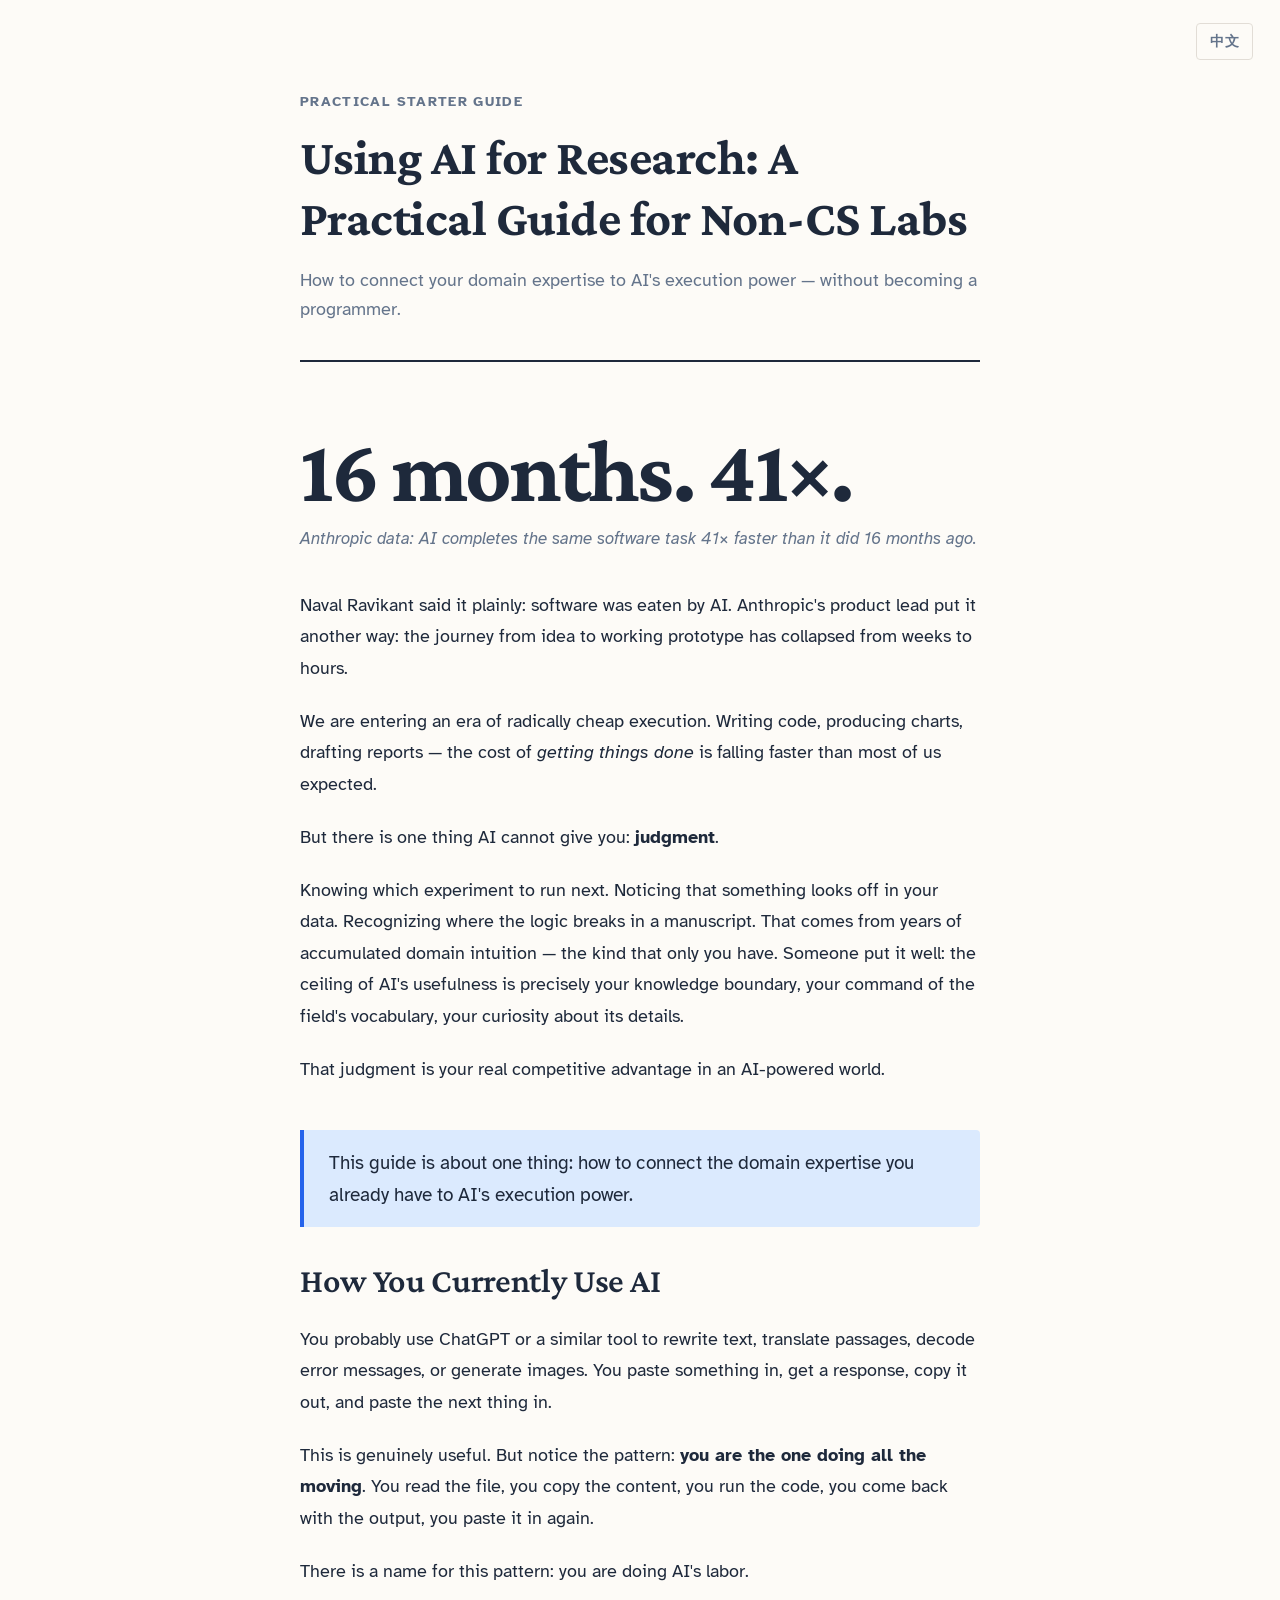
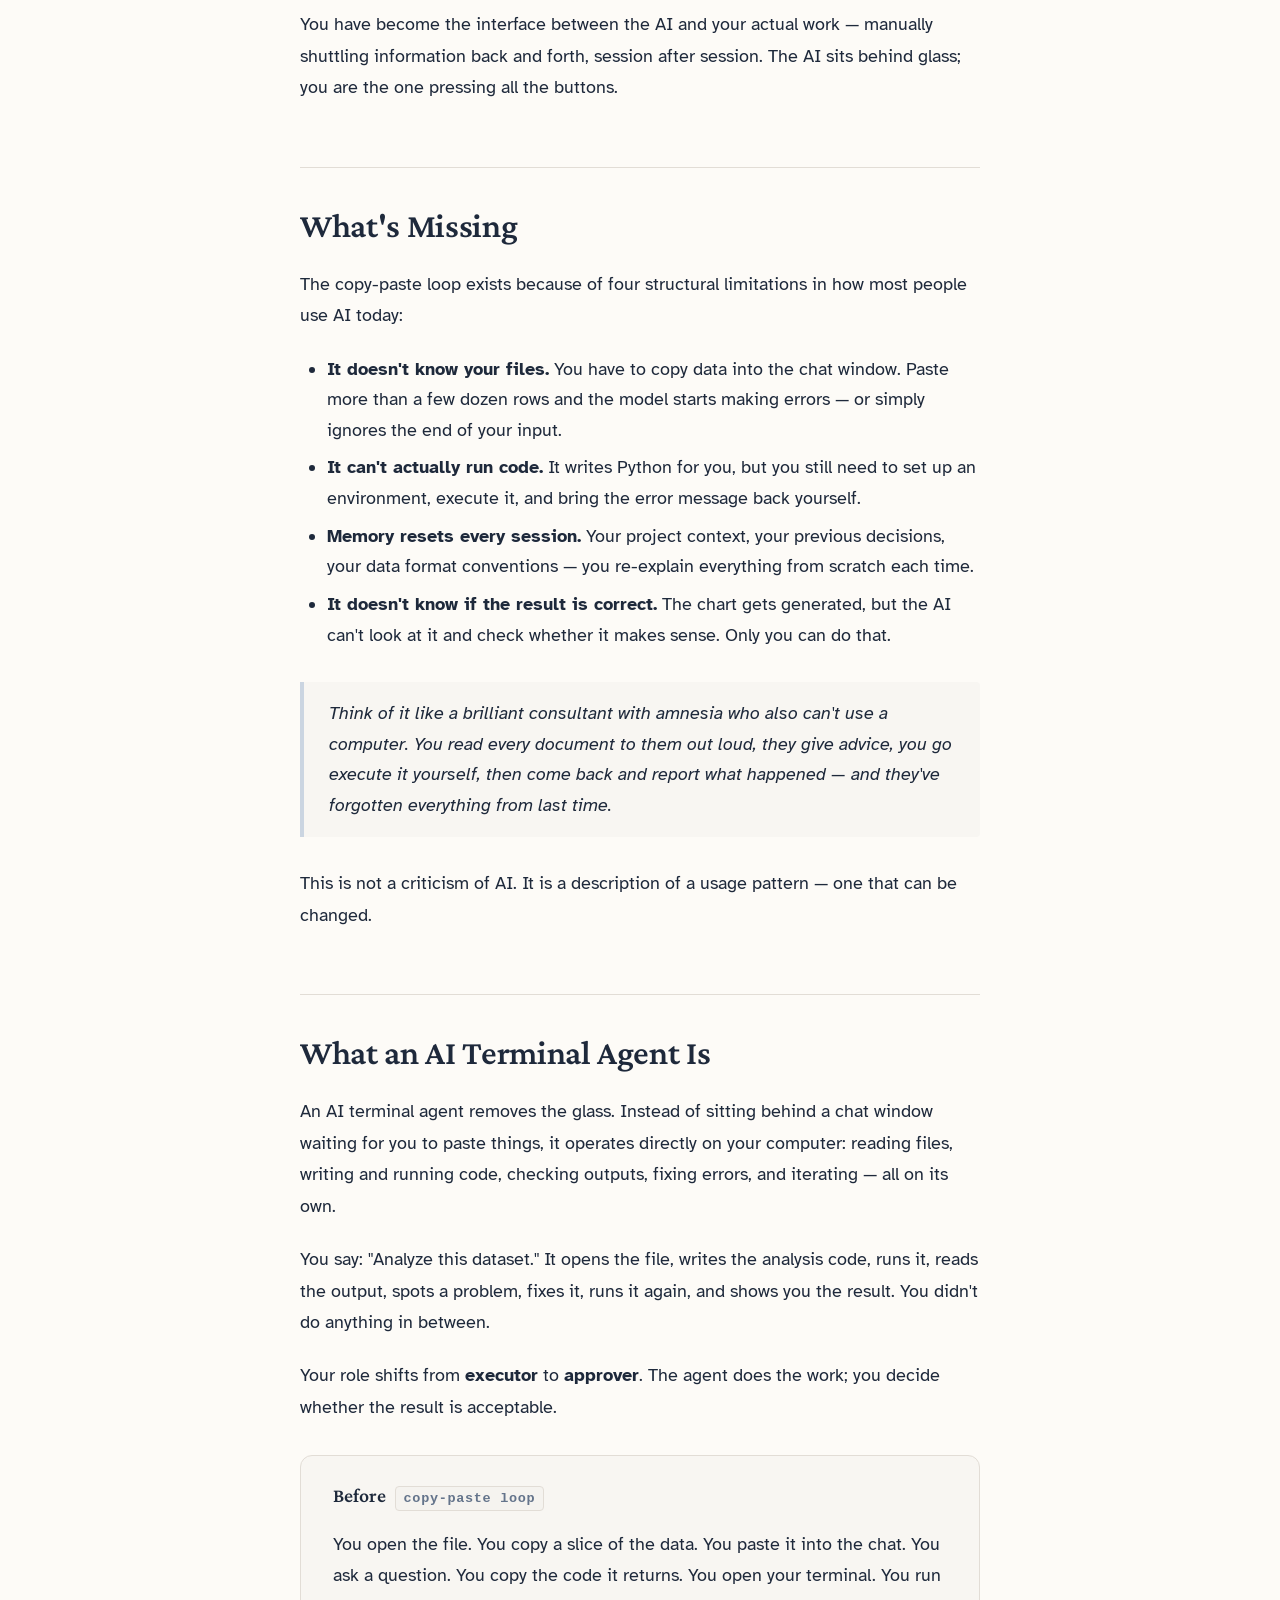
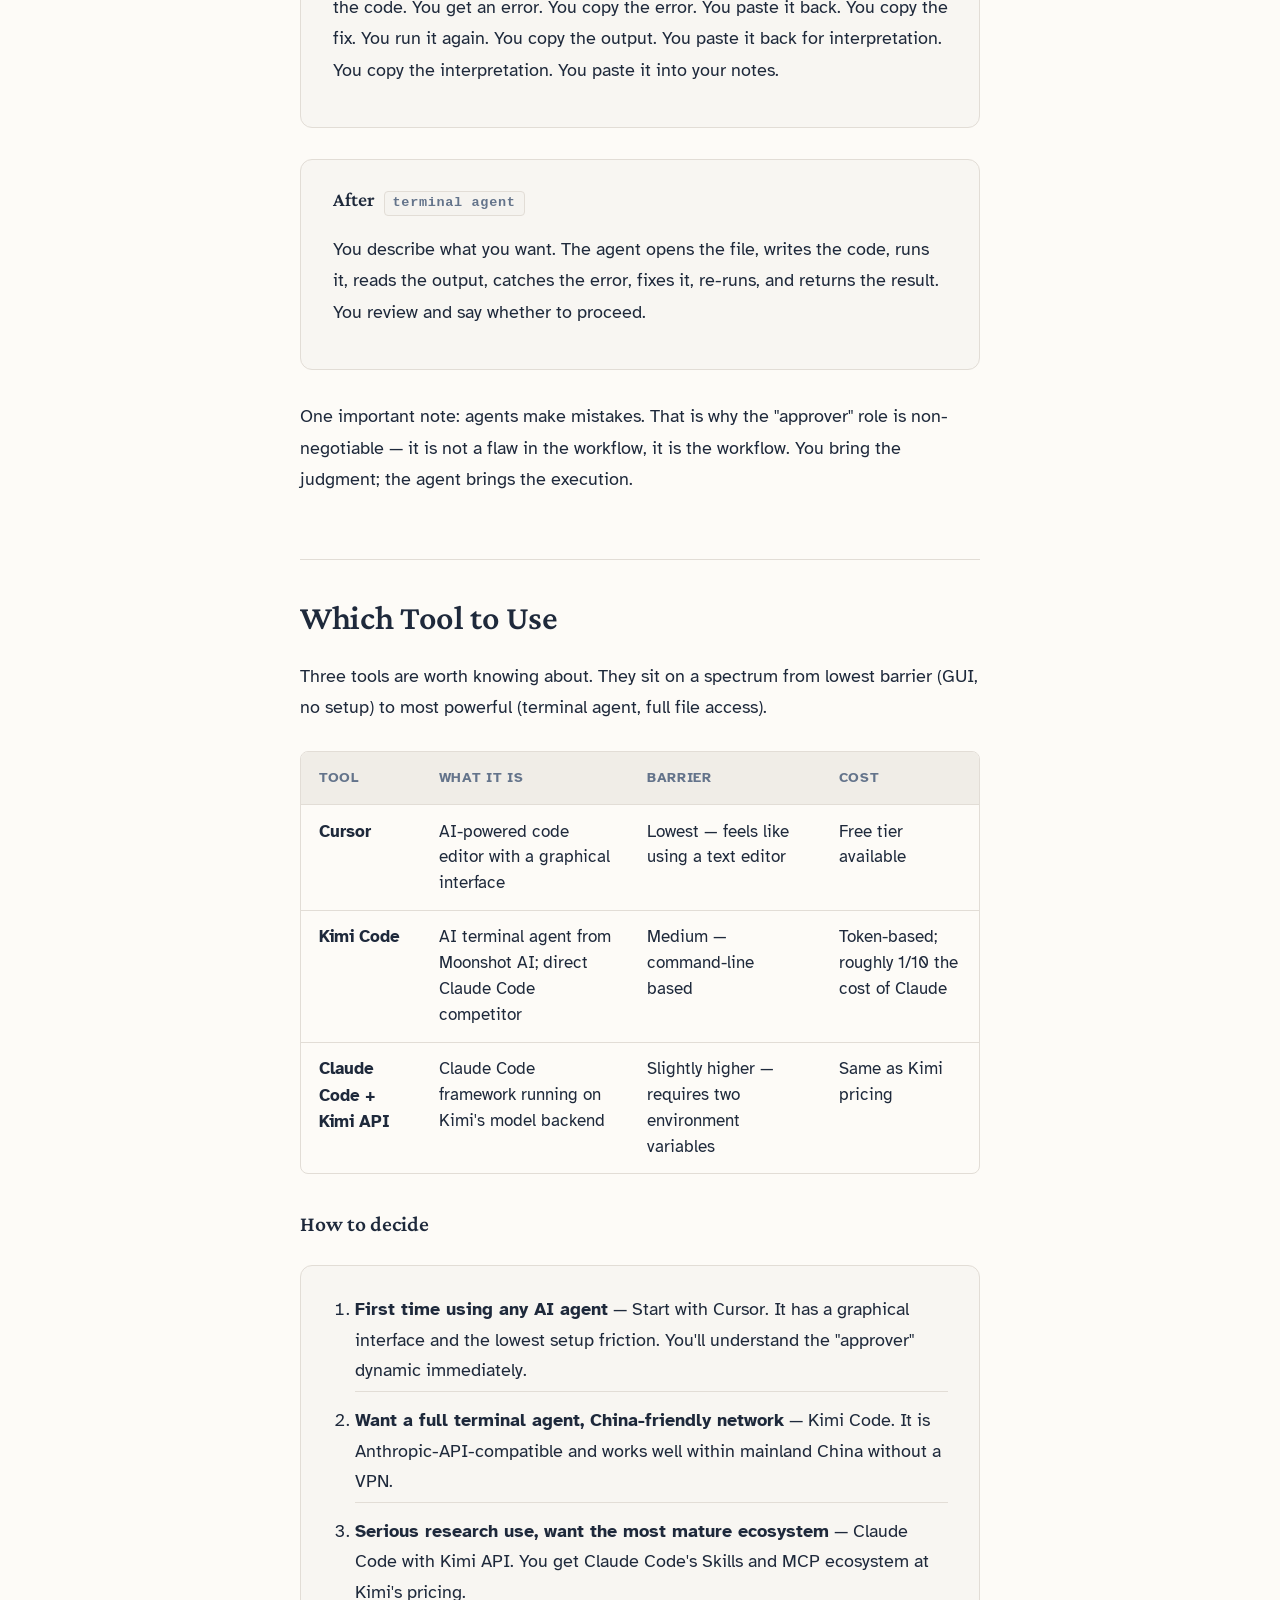
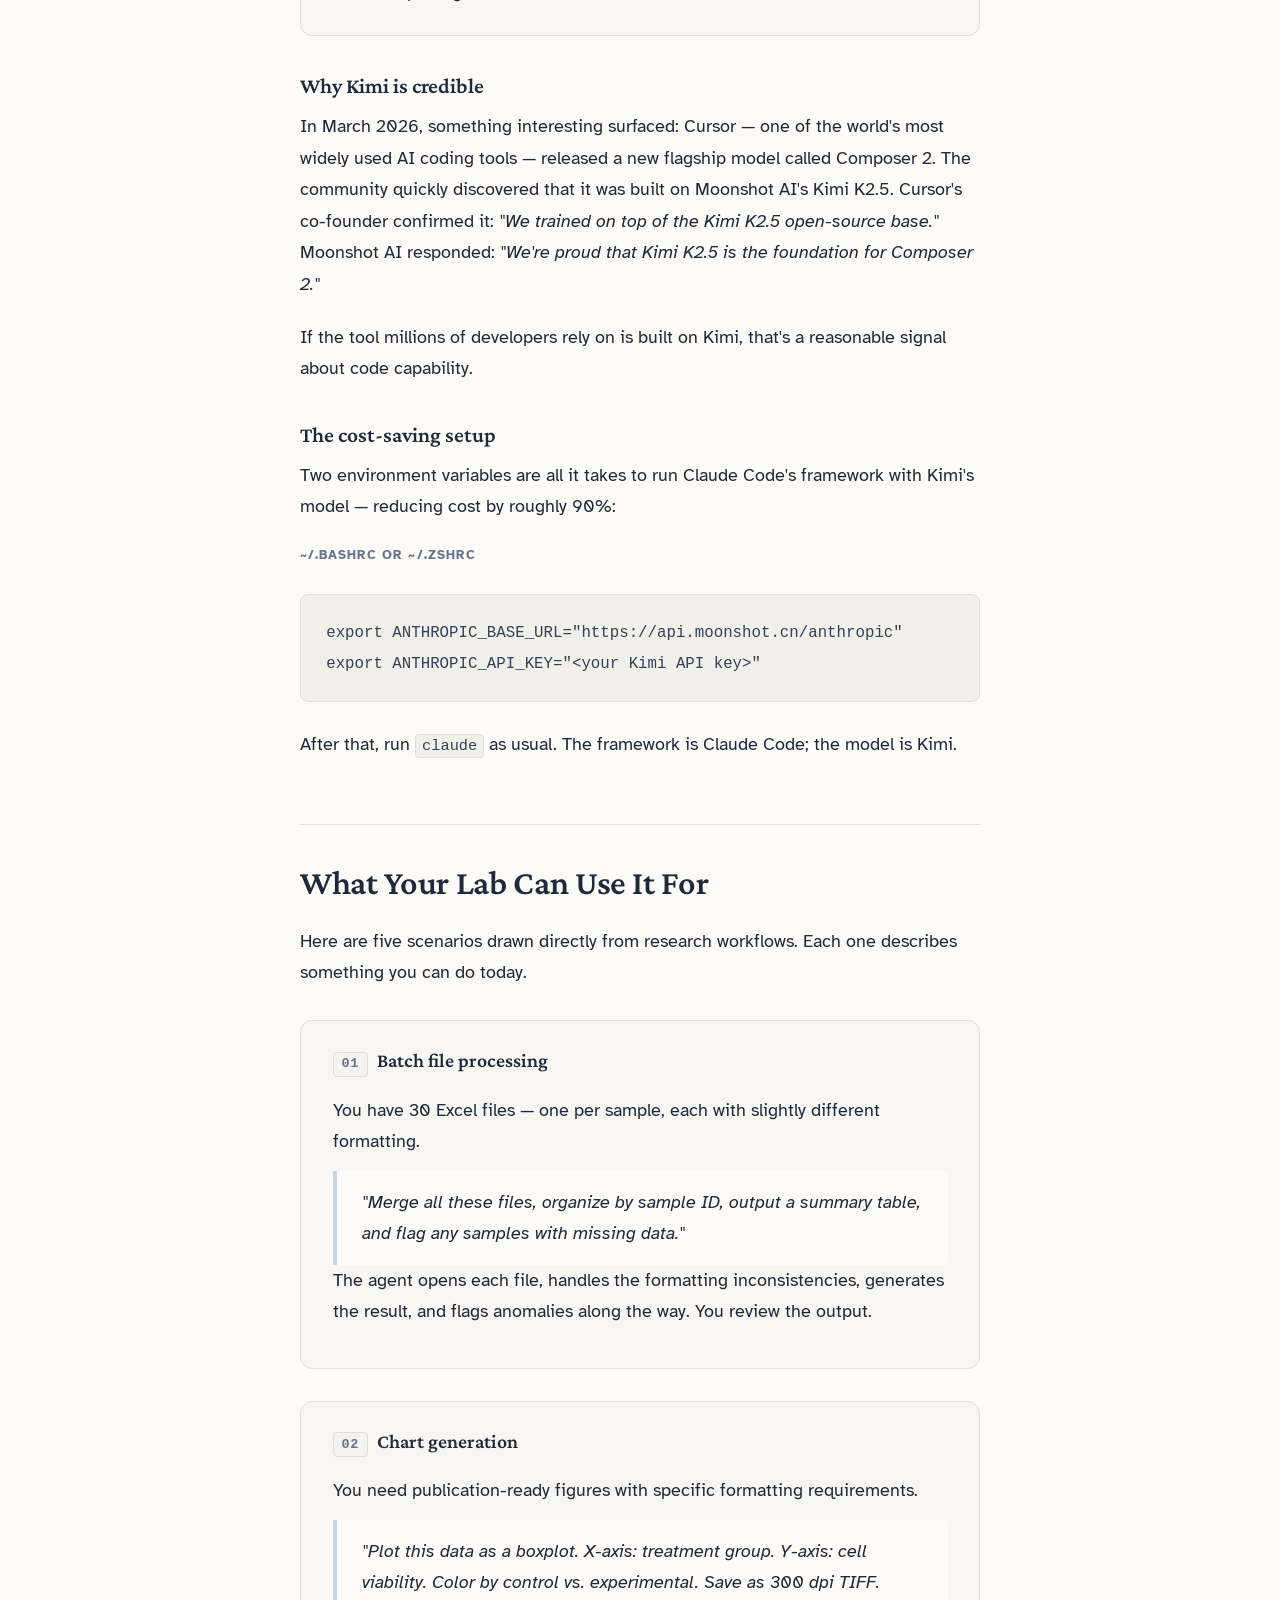
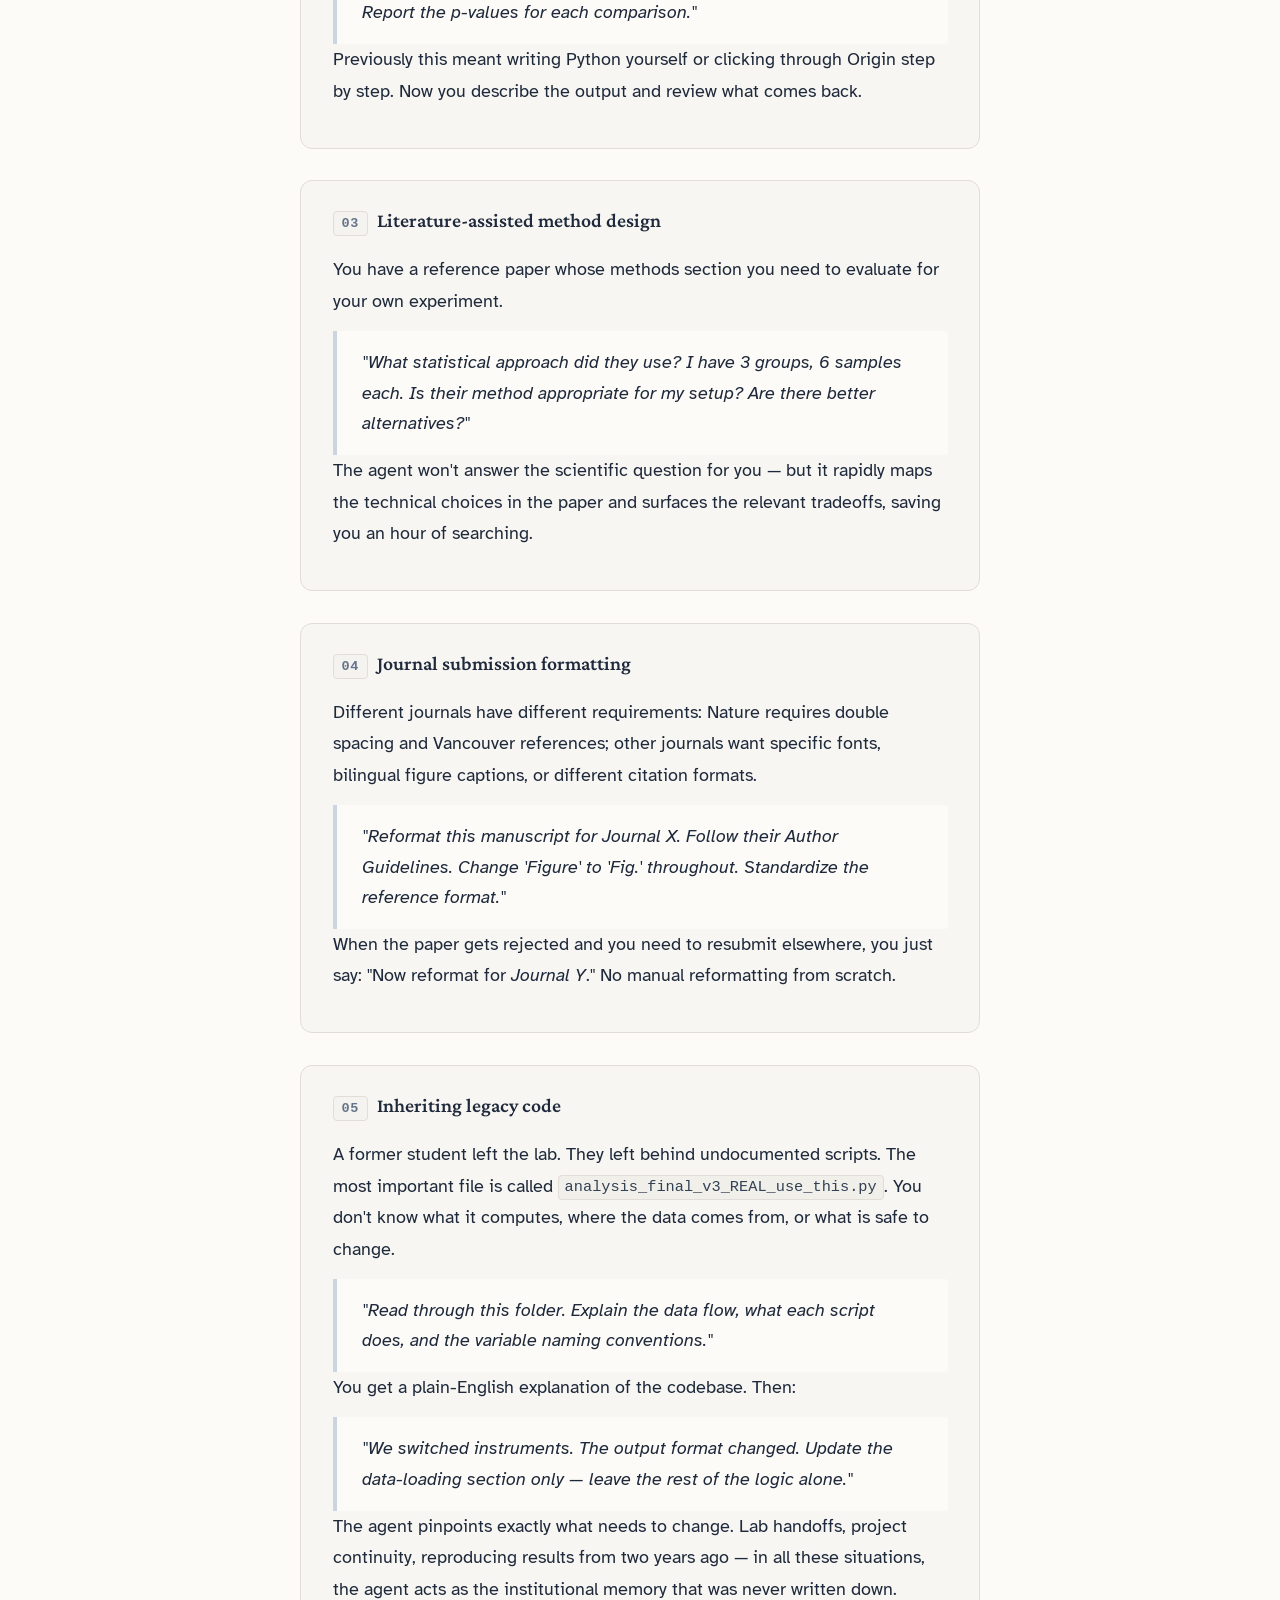
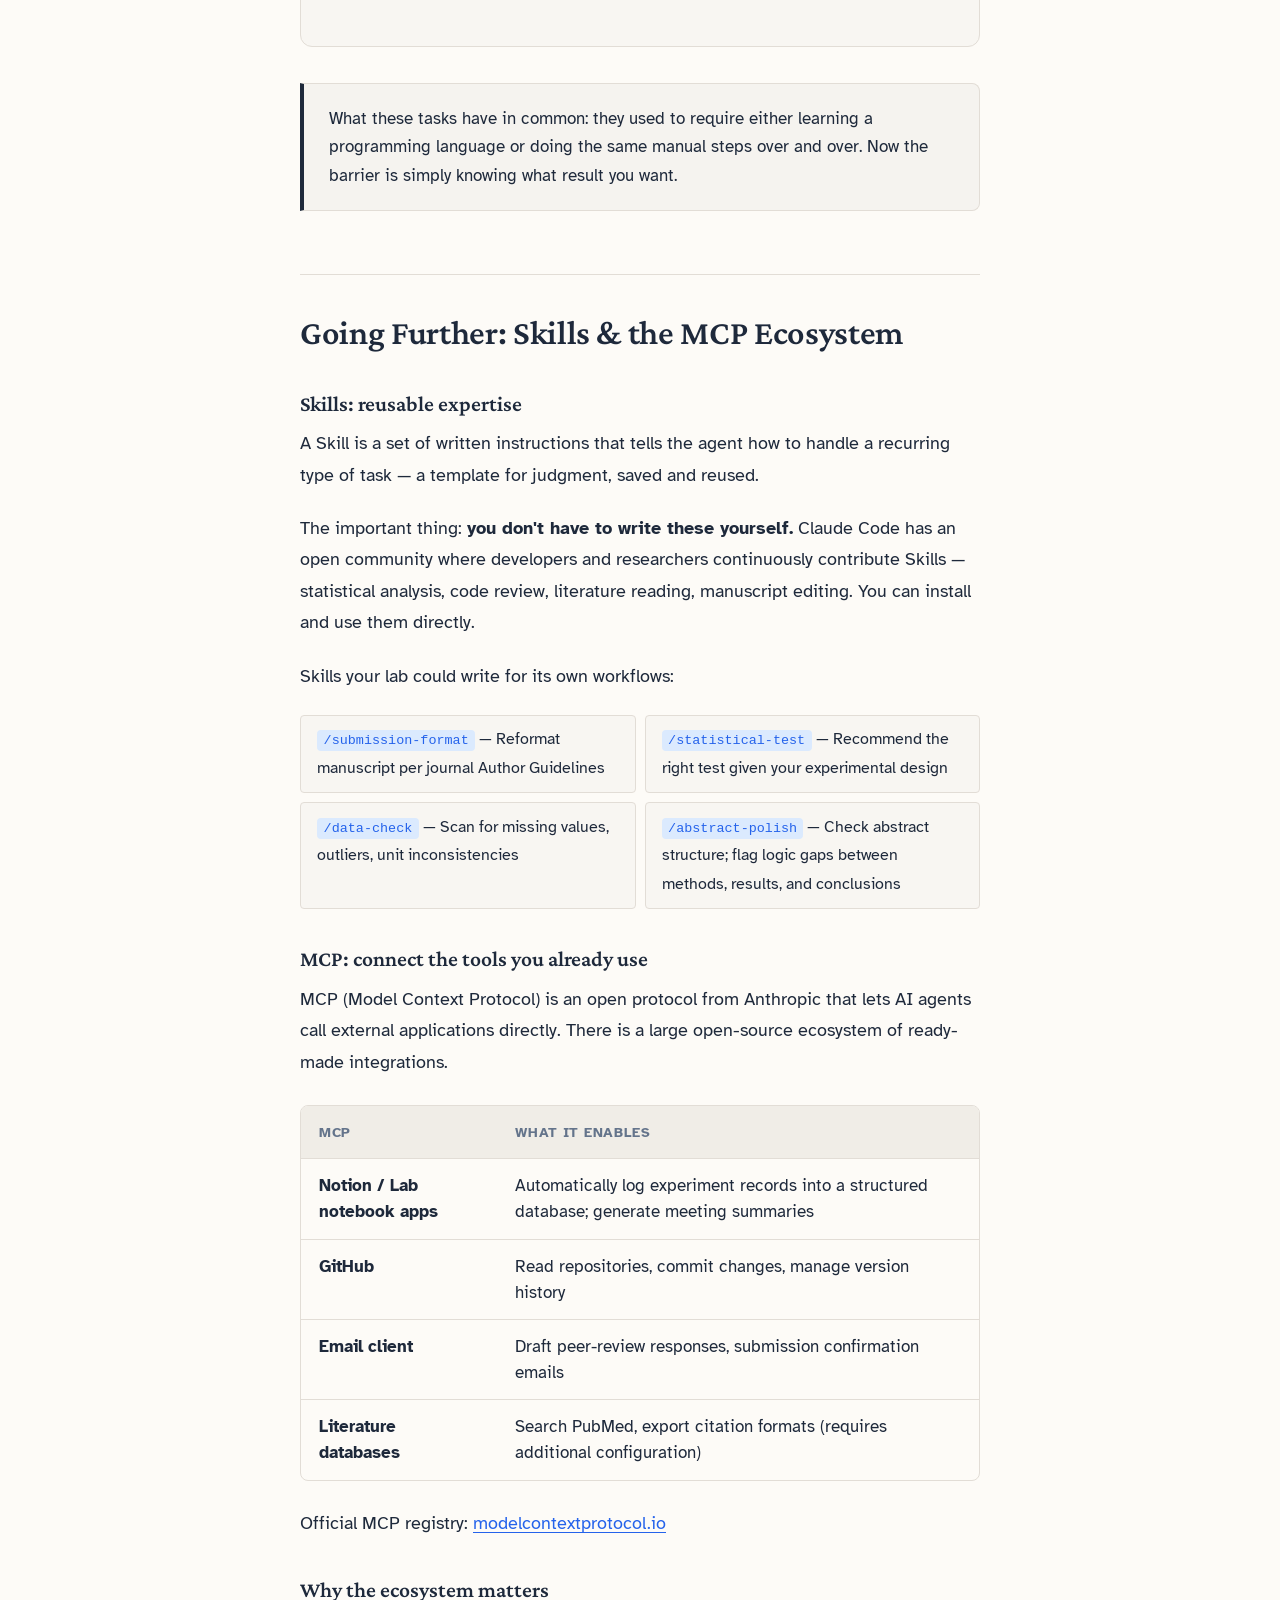
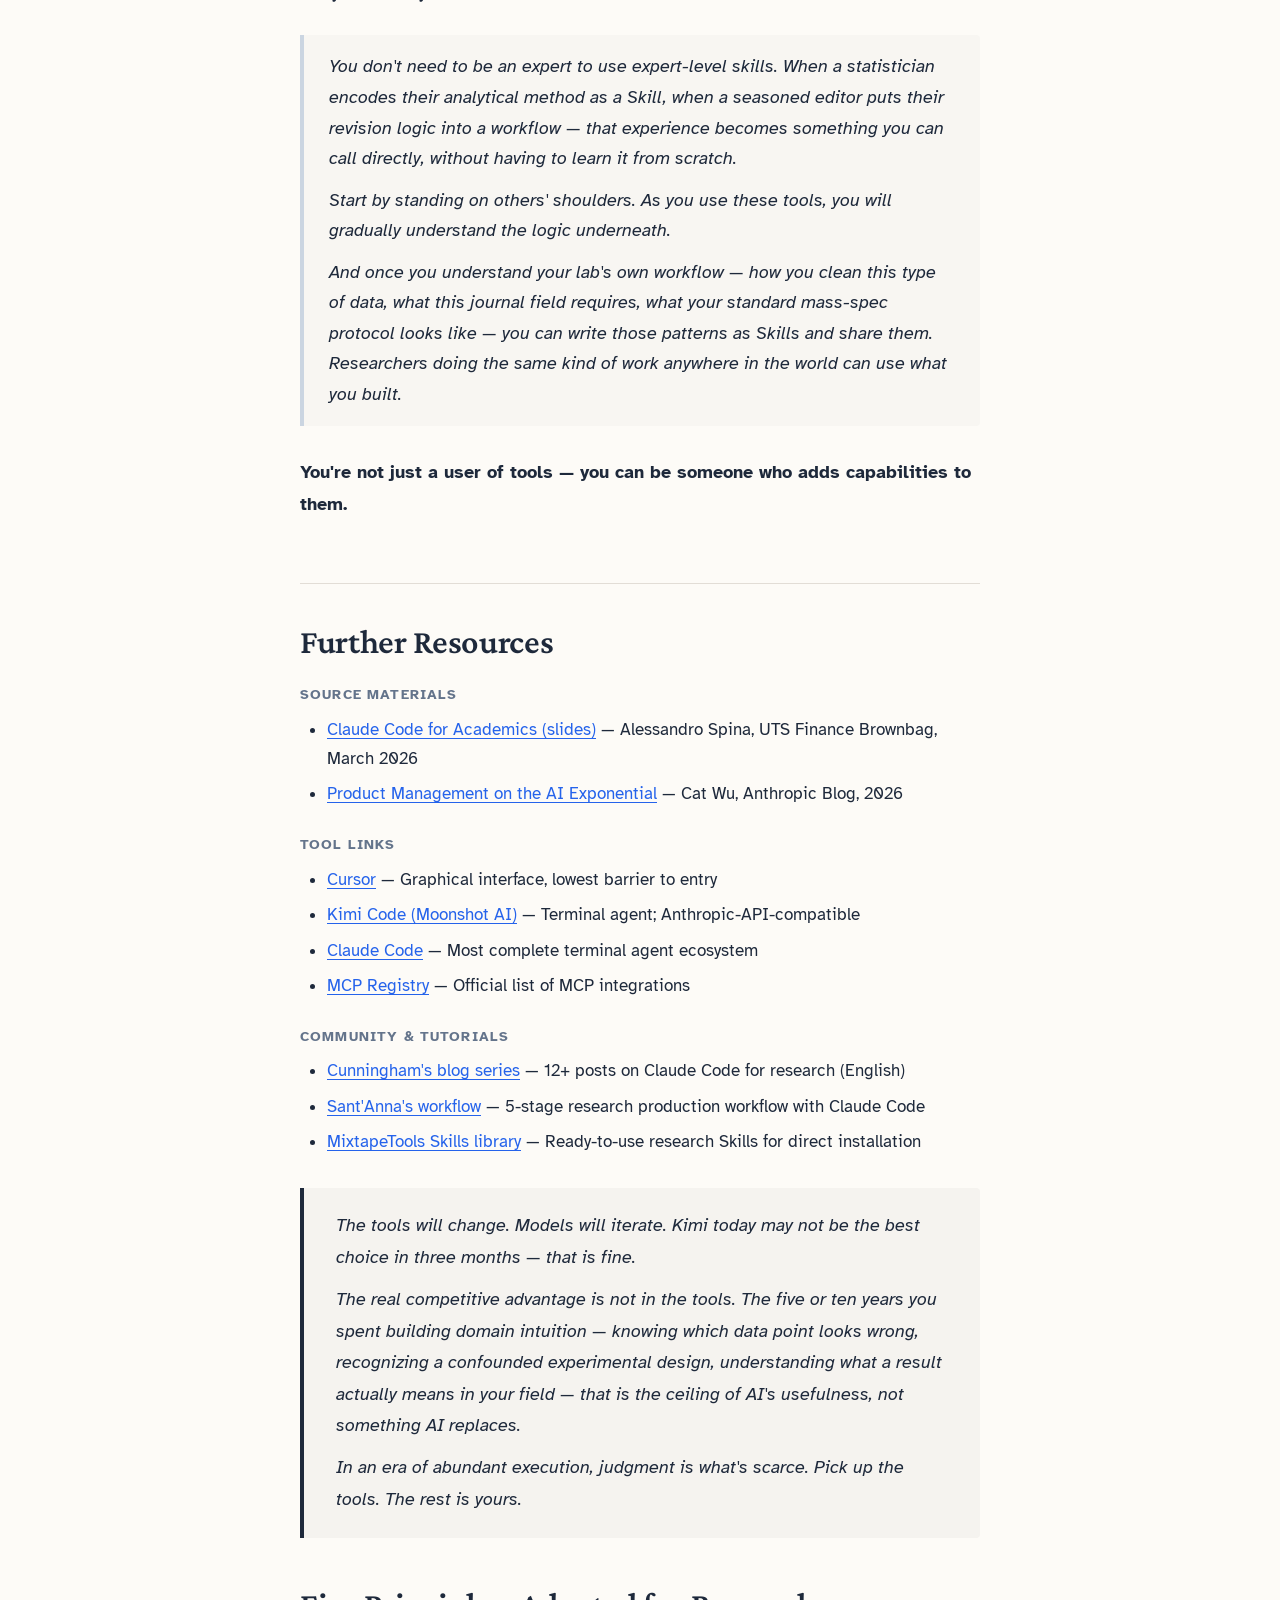
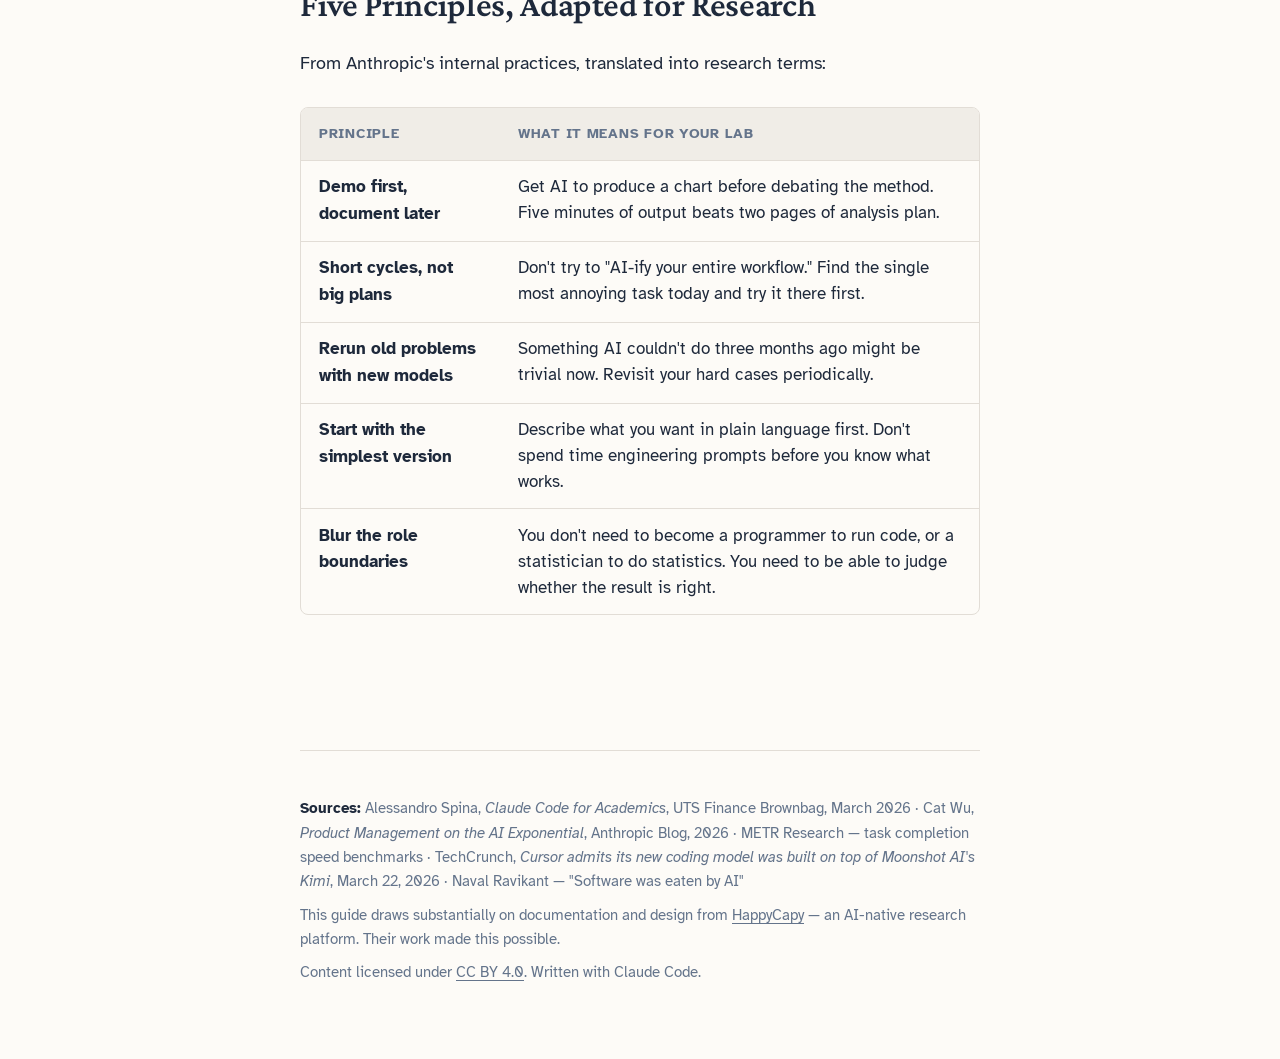
==== en/index.html @ 7f530419 "init: AI4S static site — Chinese + English versions - index.html: Chinese main version (7 sections, " ====
<!DOCTYPE html>
<html lang="en">
<head>
  <meta charset="UTF-8">
  <meta name="viewport" content="width=device-width, initial-scale=1.0">
  <title>Using AI for Research: A Practical Guide for Non-CS Labs</title>
  <meta name="description" content="A practical starter guide for science and engineering researchers who want to use AI terminal agents to accelerate their work — no CS background required.">
  <link rel="stylesheet" href="../assets/style.css">
</head>
<body>

  <div class="lang-switch">
    <a href="../">中文</a>
  </div>

  <main>

    <!-- ── Header ─────────────────────────────────────────── -->

    <header class="site-header">
      <p class="eyebrow">Practical Starter Guide</p>
      <h1>Using AI for Research: A Practical Guide for Non-CS Labs</h1>
      <p class="subtitle">How to connect your domain expertise to AI's execution power — without becoming a programmer.</p>
    </header>

    <!-- ── Opening Hook ───────────────────────────────────── -->

    <div class="hook">
      <span class="stat-line">16 months. 41&times;.</span>
      <span class="stat-sub">Anthropic data: AI completes the same software task 41&times; faster than it did 16 months ago.</span>

      <p>Naval Ravikant said it plainly: software was eaten by AI. Anthropic's product lead put it another way: the journey from idea to working prototype has collapsed from weeks to hours.</p>

      <p>We are entering an era of radically cheap execution. Writing code, producing charts, drafting reports — the cost of <em>getting things done</em> is falling faster than most of us expected.</p>

      <p>But there is one thing AI cannot give you: <strong>judgment</strong>.</p>

      <p>Knowing which experiment to run next. Noticing that something looks off in your data. Recognizing where the logic breaks in a manuscript. That comes from years of accumulated domain intuition — the kind that only you have. Someone put it well: the ceiling of AI's usefulness is precisely your knowledge boundary, your command of the field's vocabulary, your curiosity about its details.</p>

      <p>That judgment is your real competitive advantage in an AI-powered world.</p>
    </div>

    <blockquote class="key-quote">
      <p>This guide is about one thing: how to connect the domain expertise you already have to AI's execution power.</p>
    </blockquote>

    <!-- ── Section 1 ───────────────────────────────────────── -->

    <h2>How You Currently Use AI</h2>

    <p>You probably use ChatGPT or a similar tool to rewrite text, translate passages, decode error messages, or generate images. You paste something in, get a response, copy it out, and paste the next thing in.</p>

    <p>This is genuinely useful. But notice the pattern: <strong>you are the one doing all the moving</strong>. You read the file, you copy the content, you run the code, you come back with the output, you paste it in again.</p>

    <p>There is a name for this pattern: you are doing AI's labor.</p>

    <p>You have become the interface between the AI and your actual work — manually shuttling information back and forth, session after session. The AI sits behind glass; you are the one pressing all the buttons.</p>

    <!-- ── Section 2 ───────────────────────────────────────── -->

    <h2>What's Missing</h2>

    <p>The copy-paste loop exists because of four structural limitations in how most people use AI today:</p>

    <ul>
      <li><strong>It doesn't know your files.</strong> You have to copy data into the chat window. Paste more than a few dozen rows and the model starts making errors — or simply ignores the end of your input.</li>
      <li><strong>It can't actually run code.</strong> It writes Python for you, but you still need to set up an environment, execute it, and bring the error message back yourself.</li>
      <li><strong>Memory resets every session.</strong> Your project context, your previous decisions, your data format conventions — you re-explain everything from scratch each time.</li>
      <li><strong>It doesn't know if the result is correct.</strong> The chart gets generated, but the AI can't look at it and check whether it makes sense. Only you can do that.</li>
    </ul>

    <blockquote>
      <p>Think of it like a brilliant consultant with amnesia who also can't use a computer. You read every document to them out loud, they give advice, you go execute it yourself, then come back and report what happened — and they've forgotten everything from last time.</p>
    </blockquote>

    <p>This is not a criticism of AI. It is a description of a usage pattern — one that can be changed.</p>

    <!-- ── Section 3 ───────────────────────────────────────── -->

    <h2>What an AI Terminal Agent Is</h2>

    <p>An AI terminal agent removes the glass. Instead of sitting behind a chat window waiting for you to paste things, it operates directly on your computer: reading files, writing and running code, checking outputs, fixing errors, and iterating — all on its own.</p>

    <p>You say: "Analyze this dataset." It opens the file, writes the analysis code, runs it, reads the output, spots a problem, fixes it, runs it again, and shows you the result. You didn't do anything in between.</p>

    <p>Your role shifts from <strong>executor</strong> to <strong>approver</strong>. The agent does the work; you decide whether the result is acceptable.</p>

    <div class="scenario">
      <h3>Before <span class="num">copy-paste loop</span></h3>
      <p>You open the file. You copy a slice of the data. You paste it into the chat. You ask a question. You copy the code it returns. You open your terminal. You run the code. You get an error. You copy the error. You paste it back. You copy the fix. You run it again. You copy the output. You paste it back for interpretation. You copy the interpretation. You paste it into your notes.</p>
    </div>

    <div class="scenario">
      <h3>After <span class="num">terminal agent</span></h3>
      <p>You describe what you want. The agent opens the file, writes the code, runs it, reads the output, catches the error, fixes it, re-runs, and returns the result. You review and say whether to proceed.</p>
    </div>

    <p>One important note: agents make mistakes. That is why the "approver" role is non-negotiable — it is not a flaw in the workflow, it is the workflow. You bring the judgment; the agent brings the execution.</p>

    <!-- ── Section 4 ───────────────────────────────────────── -->

    <h2>Which Tool to Use</h2>

    <p>Three tools are worth knowing about. They sit on a spectrum from lowest barrier (GUI, no setup) to most powerful (terminal agent, full file access).</p>

    <div class="table-wrap">
      <table>
        <thead>
          <tr>
            <th>Tool</th>
            <th>What it is</th>
            <th>Barrier</th>
            <th>Cost</th>
          </tr>
        </thead>
        <tbody>
          <tr>
            <td><strong>Cursor</strong></td>
            <td>AI-powered code editor with a graphical interface</td>
            <td>Lowest — feels like using a text editor</td>
            <td>Free tier available</td>
          </tr>
          <tr>
            <td><strong>Kimi Code</strong></td>
            <td>AI terminal agent from Moonshot AI; direct Claude Code competitor</td>
            <td>Medium — command-line based</td>
            <td>Token-based; roughly 1/10 the cost of Claude</td>
          </tr>
          <tr>
            <td><strong>Claude Code + Kimi API</strong></td>
            <td>Claude Code framework running on Kimi's model backend</td>
            <td>Slightly higher — requires two environment variables</td>
            <td>Same as Kimi pricing</td>
          </tr>
        </tbody>
      </table>
    </div>

    <h3>How to decide</h3>

    <div class="decision-path">
      <ol>
        <li><strong>First time using any AI agent</strong> — Start with Cursor. It has a graphical interface and the lowest setup friction. You'll understand the "approver" dynamic immediately.</li>
        <li><strong>Want a full terminal agent, China-friendly network</strong> — Kimi Code. It is Anthropic-API-compatible and works well within mainland China without a VPN.</li>
        <li><strong>Serious research use, want the most mature ecosystem</strong> — Claude Code with Kimi API. You get Claude Code's Skills and MCP ecosystem at Kimi's pricing.</li>
      </ol>
    </div>

    <h3>Why Kimi is credible</h3>

    <p>In March 2026, something interesting surfaced: Cursor — one of the world's most widely used AI coding tools — released a new flagship model called Composer 2. The community quickly discovered that it was built on Moonshot AI's Kimi K2.5. Cursor's co-founder confirmed it: <em>"We trained on top of the Kimi K2.5 open-source base."</em> Moonshot AI responded: <em>"We're proud that Kimi K2.5 is the foundation for Composer 2."</em></p>

    <p>If the tool millions of developers rely on is built on Kimi, that's a reasonable signal about code capability.</p>

    <h3>The cost-saving setup</h3>

    <p>Two environment variables are all it takes to run Claude Code's framework with Kimi's model — reducing cost by roughly 90%:</p>

    <span class="code-label">~/.bashrc or ~/.zshrc</span>
    <pre><code>export ANTHROPIC_BASE_URL="https://api.moonshot.cn/anthropic"
export ANTHROPIC_API_KEY="&lt;your Kimi API key&gt;"</code></pre>

    <p>After that, run <code>claude</code> as usual. The framework is Claude Code; the model is Kimi.</p>

    <!-- ── Section 5 ───────────────────────────────────────── -->

    <h2>What Your Lab Can Use It For</h2>

    <p>Here are five scenarios drawn directly from research workflows. Each one describes something you can do today.</p>

    <div class="scenario">
      <h3><span class="num">01</span> Batch file processing</h3>
      <p>You have 30 Excel files — one per sample, each with slightly different formatting.</p>
      <blockquote>
        <p>"Merge all these files, organize by sample ID, output a summary table, and flag any samples with missing data."</p>
      </blockquote>
      <p>The agent opens each file, handles the formatting inconsistencies, generates the result, and flags anomalies along the way. You review the output.</p>
    </div>

    <div class="scenario">
      <h3><span class="num">02</span> Chart generation</h3>
      <p>You need publication-ready figures with specific formatting requirements.</p>
      <blockquote>
        <p>"Plot this data as a boxplot. X-axis: treatment group. Y-axis: cell viability. Color by control vs. experimental. Save as 300 dpi TIFF. Report the p-values for each comparison."</p>
      </blockquote>
      <p>Previously this meant writing Python yourself or clicking through Origin step by step. Now you describe the output and review what comes back.</p>
    </div>

    <div class="scenario">
      <h3><span class="num">03</span> Literature-assisted method design</h3>
      <p>You have a reference paper whose methods section you need to evaluate for your own experiment.</p>
      <blockquote>
        <p>"What statistical approach did they use? I have 3 groups, 6 samples each. Is their method appropriate for my setup? Are there better alternatives?"</p>
      </blockquote>
      <p>The agent won't answer the scientific question for you — but it rapidly maps the technical choices in the paper and surfaces the relevant tradeoffs, saving you an hour of searching.</p>
    </div>

    <div class="scenario">
      <h3><span class="num">04</span> Journal submission formatting</h3>
      <p>Different journals have different requirements: Nature requires double spacing and Vancouver references; other journals want specific fonts, bilingual figure captions, or different citation formats.</p>
      <blockquote>
        <p>"Reformat this manuscript for <em>Journal X</em>. Follow their Author Guidelines. Change 'Figure' to 'Fig.' throughout. Standardize the reference format."</p>
      </blockquote>
      <p>When the paper gets rejected and you need to resubmit elsewhere, you just say: "Now reformat for <em>Journal Y</em>." No manual reformatting from scratch.</p>
    </div>

    <div class="scenario">
      <h3><span class="num">05</span> Inheriting legacy code</h3>
      <p>A former student left the lab. They left behind undocumented scripts. The most important file is called <code>analysis_final_v3_REAL_use_this.py</code>. You don't know what it computes, where the data comes from, or what is safe to change.</p>
      <blockquote>
        <p>"Read through this folder. Explain the data flow, what each script does, and the variable naming conventions."</p>
      </blockquote>
      <p>You get a plain-English explanation of the codebase. Then:</p>
      <blockquote>
        <p>"We switched instruments. The output format changed. Update the data-loading section only — leave the rest of the logic alone."</p>
      </blockquote>
      <p>The agent pinpoints exactly what needs to change. Lab handoffs, project continuity, reproducing results from two years ago — in all these situations, the agent acts as the institutional memory that was never written down.</p>
    </div>

    <div class="summary-callout">
      <p>What these tasks have in common: they used to require either learning a programming language or doing the same manual steps over and over. Now the barrier is simply knowing what result you want.</p>
    </div>

    <!-- ── Section 6 ───────────────────────────────────────── -->

    <h2>Going Further: Skills &amp; the MCP Ecosystem</h2>

    <h3>Skills: reusable expertise</h3>

    <p>A Skill is a set of written instructions that tells the agent how to handle a recurring type of task — a template for judgment, saved and reused.</p>

    <p>The important thing: <strong>you don't have to write these yourself.</strong> Claude Code has an open community where developers and researchers continuously contribute Skills — statistical analysis, code review, literature reading, manuscript editing. You can install and use them directly.</p>

    <p>Skills your lab could write for its own workflows:</p>

    <div class="skills-list">
      <div class="skill-item"><code>/submission-format</code> — Reformat manuscript per journal Author Guidelines</div>
      <div class="skill-item"><code>/statistical-test</code> — Recommend the right test given your experimental design</div>
      <div class="skill-item"><code>/data-check</code> — Scan for missing values, outliers, unit inconsistencies</div>
      <div class="skill-item"><code>/abstract-polish</code> — Check abstract structure; flag logic gaps between methods, results, and conclusions</div>
    </div>

    <h3>MCP: connect the tools you already use</h3>

    <p>MCP (Model Context Protocol) is an open protocol from Anthropic that lets AI agents call external applications directly. There is a large open-source ecosystem of ready-made integrations.</p>

    <div class="table-wrap">
      <table>
        <thead>
          <tr>
            <th>MCP</th>
            <th>What it enables</th>
          </tr>
        </thead>
        <tbody>
          <tr>
            <td><strong>Notion / Lab notebook apps</strong></td>
            <td>Automatically log experiment records into a structured database; generate meeting summaries</td>
          </tr>
          <tr>
            <td><strong>GitHub</strong></td>
            <td>Read repositories, commit changes, manage version history</td>
          </tr>
          <tr>
            <td><strong>Email client</strong></td>
            <td>Draft peer-review responses, submission confirmation emails</td>
          </tr>
          <tr>
            <td><strong>Literature databases</strong></td>
            <td>Search PubMed, export citation formats (requires additional configuration)</td>
          </tr>
        </tbody>
      </table>
    </div>

    <p>Official MCP registry: <a href="https://modelcontextprotocol.io" target="_blank" rel="noopener">modelcontextprotocol.io</a></p>

    <h3>Why the ecosystem matters</h3>

    <blockquote>
      <p>You don't need to be an expert to use expert-level skills. When a statistician encodes their analytical method as a Skill, when a seasoned editor puts their revision logic into a workflow — that experience becomes something you can call directly, without having to learn it from scratch.</p>
      <p>Start by standing on others' shoulders. As you use these tools, you will gradually understand the logic underneath.</p>
      <p>And once you understand your lab's own workflow — how you clean this type of data, what this journal field requires, what your standard mass-spec protocol looks like — you can write those patterns as Skills and share them. Researchers doing the same kind of work anywhere in the world can use what you built.</p>
    </blockquote>

    <p><strong>You're not just a user of tools — you can be someone who adds capabilities to them.</strong></p>

    <!-- ── Section 7 ───────────────────────────────────────── -->

    <h2>Further Resources</h2>

    <div class="resource-group">
      <h3>Source Materials</h3>
      <ul>
        <li><a href="https://github.com/aspi6246/ClaudeCodeTools/blob/main/Presentations/main.pdf" target="_blank" rel="noopener">Claude Code for Academics (slides)</a> — Alessandro Spina, UTS Finance Brownbag, March 2026</li>
        <li><a href="https://claude.com/blog/product-management-on-the-ai-exponential" target="_blank" rel="noopener">Product Management on the AI Exponential</a> — Cat Wu, Anthropic Blog, 2026</li>
      </ul>
    </div>

    <div class="resource-group">
      <h3>Tool Links</h3>
      <ul>
        <li><a href="https://cursor.sh" target="_blank" rel="noopener">Cursor</a> — Graphical interface, lowest barrier to entry</li>
        <li><a href="https://platform.moonshot.cn" target="_blank" rel="noopener">Kimi Code (Moonshot AI)</a> — Terminal agent; Anthropic-API-compatible</li>
        <li><a href="https://code.claude.com" target="_blank" rel="noopener">Claude Code</a> — Most complete terminal agent ecosystem</li>
        <li><a href="https://modelcontextprotocol.io" target="_blank" rel="noopener">MCP Registry</a> — Official list of MCP integrations</li>
      </ul>
    </div>

    <div class="resource-group">
      <h3>Community &amp; Tutorials</h3>
      <ul>
        <li><a href="https://causalinf.substack.com" target="_blank" rel="noopener">Cunningham's blog series</a> — 12+ posts on Claude Code for research (English)</li>
        <li><a href="https://github.com/pedrohcgs/claude-code-my-workflow" target="_blank" rel="noopener">Sant'Anna's workflow</a> — 5-stage research production workflow with Claude Code</li>
        <li><a href="https://github.com/scunning1975/MixtapeTools" target="_blank" rel="noopener">MixtapeTools Skills library</a> — Ready-to-use research Skills for direct installation</li>
      </ul>
    </div>

    <!-- ── Closing ─────────────────────────────────────────── -->

    <blockquote class="closing">
      <p>The tools will change. Models will iterate. Kimi today may not be the best choice in three months — that is fine.</p>
      <p>The real competitive advantage is not in the tools. The five or ten years you spent building domain intuition — knowing which data point looks wrong, recognizing a confounded experimental design, understanding what a result actually means in your field — that is the ceiling of AI's usefulness, not something AI replaces.</p>
      <p>In an era of abundant execution, judgment is what's scarce. Pick up the tools. The rest is yours.</p>
    </blockquote>

    <!-- ── Anthropic Tips ───────────────────────────────────── -->

    <div class="tips-section">
      <h2>Five Principles, Adapted for Research</h2>
      <p>From Anthropic's internal practices, translated into research terms:</p>

      <div class="table-wrap">
        <table>
          <thead>
            <tr>
              <th>Principle</th>
              <th>What it means for your lab</th>
            </tr>
          </thead>
          <tbody>
            <tr>
              <td><strong>Demo first, document later</strong></td>
              <td>Get AI to produce a chart before debating the method. Five minutes of output beats two pages of analysis plan.</td>
            </tr>
            <tr>
              <td><strong>Short cycles, not big plans</strong></td>
              <td>Don't try to "AI-ify your entire workflow." Find the single most annoying task today and try it there first.</td>
            </tr>
            <tr>
              <td><strong>Rerun old problems with new models</strong></td>
              <td>Something AI couldn't do three months ago might be trivial now. Revisit your hard cases periodically.</td>
            </tr>
            <tr>
              <td><strong>Start with the simplest version</strong></td>
              <td>Describe what you want in plain language first. Don't spend time engineering prompts before you know what works.</td>
            </tr>
            <tr>
              <td><strong>Blur the role boundaries</strong></td>
              <td>You don't need to become a programmer to run code, or a statistician to do statistics. You need to be able to judge whether the result is right.</td>
            </tr>
          </tbody>
        </table>
      </div>
    </div>

  </main>

  <!-- ── Footer ─────────────────────────────────────────────── -->

  <footer>
    <p class="footer-note">
      <strong>Sources:</strong> Alessandro Spina, <em>Claude Code for Academics</em>, UTS Finance Brownbag, March 2026 &middot;
      Cat Wu, <em>Product Management on the AI Exponential</em>, Anthropic Blog, 2026 &middot;
      METR Research — task completion speed benchmarks &middot;
      TechCrunch, <em>Cursor admits its new coding model was built on top of Moonshot AI's Kimi</em>, March 22, 2026 &middot;
      Naval Ravikant — "Software was eaten by AI"
    </p>
    <p class="footer-note">
      This guide draws substantially on documentation and design from
      <a href="https://happycapy.com" target="_blank" rel="noopener">HappyCapy</a> —
      an AI-native research platform. Their work made this possible.
    </p>
    <p class="footer-note">
      Content licensed under <a href="https://creativecommons.org/licenses/by/4.0/" target="_blank" rel="noopener">CC BY 4.0</a>.
      Written with Claude Code.
    </p>
  </footer>

</body>
</html>
---- assets/style.css ----
/* ============================================================
   AI4S — Using AI for Research
   Design: Editorial + E-Ink Paper
   Fonts: Crimson Pro (headings) + Atkinson Hyperlegible (body)
   ============================================================ */

@import url('https://fonts.googleapis.com/css2?family=Atkinson+Hyperlegible:ital,wght@0,400;0,700;1,400&family=Crimson+Pro:ital,wght@0,400;0,600;0,700;1,400;1,600&display=swap');

/* ── Reset & Base ─────────────────────────────────────────── */

*, *::before, *::after {
  box-sizing: border-box;
  margin: 0;
  padding: 0;
}

:root {
  --bg:           #FDFBF7;
  --bg-subtle:    #F5F3EF;
  --bg-card:      #F8F6F2;
  --text:         #1E293B;
  --text-muted:   #64748B;
  --accent:       #2563EB;
  --accent-light: #DBEAFE;
  --border:       #E2DDD6;
  --border-quote: #CBD5E1;
  --code-bg:      #F1EFE9;
  --code-text:    #334155;
  --table-head:   #F0EDE7;

  --font-heading: 'Crimson Pro', Georgia, 'Times New Roman', serif;
  --font-body:    'Atkinson Hyperlegible', system-ui, -apple-system, sans-serif;
  --font-mono:    'JetBrains Mono', 'Fira Code', 'Cascadia Code', monospace;

  --width-text:   680px;
  --width-wide:   860px;

  --radius-sm:    4px;
  --radius-md:    8px;
  --radius-lg:    12px;
}

html {
  font-size: 18px;
  -webkit-text-size-adjust: 100%;
  scroll-behavior: smooth;
}

body {
  background-color: var(--bg);
  color: var(--text);
  font-family: var(--font-body);
  font-size: 1rem;
  line-height: 1.75;
  min-height: 100vh;
  padding: 0 1.5rem;
}

/* ── Language Switch ──────────────────────────────────────── */

.lang-switch {
  position: fixed;
  top: 1.25rem;
  right: 1.5rem;
  z-index: 100;
}

.lang-switch a {
  display: inline-block;
  font-family: var(--font-body);
  font-size: 0.8rem;
  font-weight: 700;
  letter-spacing: 0.06em;
  text-transform: uppercase;
  color: var(--text-muted);
  text-decoration: none;
  border: 1.5px solid var(--border);
  border-radius: var(--radius-sm);
  padding: 0.3rem 0.7rem;
  background: var(--bg);
  transition: color 0.15s, border-color 0.15s, background 0.15s;
}

.lang-switch a:hover {
  color: var(--accent);
  border-color: var(--accent);
  background: var(--accent-light);
}

/* ── Layout ───────────────────────────────────────────────── */

main {
  max-width: var(--width-text);
  margin: 0 auto;
  padding: 5rem 0 6rem;
}

/* ── Header ───────────────────────────────────────────────── */

.site-header {
  margin-bottom: 3.5rem;
  padding-bottom: 2rem;
  border-bottom: 2px solid var(--text);
}

.site-header .eyebrow {
  font-family: var(--font-body);
  font-size: 0.75rem;
  font-weight: 700;
  letter-spacing: 0.1em;
  text-transform: uppercase;
  color: var(--text-muted);
  margin-bottom: 0.75rem;
}

.site-header h1 {
  font-family: var(--font-heading);
  font-size: clamp(1.9rem, 5vw, 2.8rem);
  font-weight: 700;
  line-height: 1.2;
  letter-spacing: -0.01em;
  color: var(--text);
  margin-bottom: 1rem;
}

.site-header .subtitle {
  font-size: 1rem;
  color: var(--text-muted);
  line-height: 1.6;
}

/* ── Section Headings ─────────────────────────────────────── */

h2 {
  font-family: var(--font-heading);
  font-size: clamp(1.4rem, 3.5vw, 1.9rem);
  font-weight: 600;
  line-height: 1.25;
  letter-spacing: -0.01em;
  color: var(--text);
  margin-top: 3.5rem;
  margin-bottom: 1.25rem;
  padding-top: 2rem;
  border-top: 1px solid var(--border);
}

h2:first-of-type {
  margin-top: 0;
  padding-top: 0;
  border-top: none;
}

h3 {
  font-family: var(--font-heading);
  font-size: 1.2rem;
  font-weight: 600;
  line-height: 1.3;
  color: var(--text);
  margin-top: 2rem;
  margin-bottom: 0.6rem;
}

/* ── Body Text ────────────────────────────────────────────── */

p {
  margin-bottom: 1.2rem;
  color: var(--text);
}

p:last-child {
  margin-bottom: 0;
}

strong {
  font-weight: 700;
  color: var(--text);
}

a {
  color: var(--accent);
  text-decoration: underline;
  text-decoration-thickness: 1px;
  text-underline-offset: 3px;
  transition: opacity 0.15s;
}

a:hover {
  opacity: 0.75;
}

/* ── Opening Hook ─────────────────────────────────────────── */

.hook {
  margin-bottom: 2.5rem;
}

.hook .stat-line {
  font-family: var(--font-heading);
  font-size: clamp(2.8rem, 8vw, 5rem);
  font-weight: 700;
  line-height: 1;
  letter-spacing: -0.03em;
  color: var(--text);
  display: block;
  margin-bottom: 0.5rem;
}

.hook .stat-sub {
  font-size: 0.95rem;
  color: var(--text-muted);
  font-style: italic;
  margin-bottom: 2rem;
  display: block;
}

/* ── Block Quotes ─────────────────────────────────────────── */

blockquote {
  border-left: 4px solid var(--border-quote);
  margin: 1.75rem 0;
  padding: 0.9rem 1.4rem;
  background: var(--bg-card);
  border-radius: 0 var(--radius-sm) var(--radius-sm) 0;
}

blockquote p {
  font-size: 1rem;
  font-style: italic;
  color: var(--text);
  line-height: 1.7;
  margin-bottom: 0.6rem;
}

blockquote p:last-child {
  margin-bottom: 0;
}

blockquote.key-quote {
  border-left-color: var(--accent);
  background: var(--accent-light);
}

blockquote.key-quote p {
  font-style: normal;
  font-size: 1.05rem;
  font-weight: 400;
}

blockquote.closing {
  border-left-color: var(--text);
  background: var(--bg-subtle);
  padding: 1.25rem 1.75rem;
}

blockquote.closing p {
  font-size: 1rem;
  font-style: italic;
  line-height: 1.75;
}

/* ── Lists ────────────────────────────────────────────────── */

ul, ol {
  padding-left: 1.5rem;
  margin-bottom: 1.2rem;
}

li {
  margin-bottom: 0.4rem;
  line-height: 1.7;
}

li:last-child {
  margin-bottom: 0;
}

/* ── Scenario Cards ───────────────────────────────────────── */

.scenario {
  background: var(--bg-card);
  border: 1px solid var(--border);
  border-radius: var(--radius-lg);
  padding: 1.5rem 1.75rem;
  margin: 1.75rem 0;
}

.scenario h3 {
  margin-top: 0;
  margin-bottom: 1rem;
  font-size: 1.1rem;
  display: flex;
  align-items: baseline;
  gap: 0.5rem;
}

.scenario h3 .num {
  font-family: var(--font-mono);
  font-size: 0.75rem;
  font-weight: 700;
  color: var(--text-muted);
  background: var(--bg-subtle);
  border: 1px solid var(--border);
  border-radius: var(--radius-sm);
  padding: 0.15rem 0.45rem;
  letter-spacing: 0.05em;
}

.scenario blockquote {
  margin: 0.75rem 0 0;
  background: var(--bg);
}

.scenario p {
  margin-bottom: 0.75rem;
}

/* ── Tool Comparison ─────────────────────────────────────── */

.decision-path {
  background: var(--bg-card);
  border: 1px solid var(--border);
  border-radius: var(--radius-lg);
  padding: 1.25rem 1.75rem;
  margin: 1.5rem 0;
}

.decision-path ol {
  margin: 0;
  padding-left: 1.25rem;
}

.decision-path li {
  padding: 0.3rem 0;
  border-bottom: 1px solid var(--border);
}

.decision-path li:last-child {
  border-bottom: none;
  margin-bottom: 0;
}

/* ── Code ─────────────────────────────────────────────────── */

code {
  font-family: var(--font-mono);
  font-size: 0.85em;
  background: var(--code-bg);
  color: var(--code-text);
  padding: 0.15em 0.4em;
  border-radius: var(--radius-sm);
  border: 1px solid var(--border);
}

pre {
  background: var(--code-bg);
  border: 1px solid var(--border);
  border-radius: var(--radius-md);
  padding: 1.2rem 1.4rem;
  overflow-x: auto;
  margin: 1.5rem 0;
  position: relative;
}

pre code {
  font-size: 0.875rem;
  background: none;
  border: none;
  padding: 0;
  color: var(--code-text);
  line-height: 1.6;
}

.code-label {
  font-family: var(--font-body);
  font-size: 0.72rem;
  font-weight: 700;
  letter-spacing: 0.08em;
  text-transform: uppercase;
  color: var(--text-muted);
  margin-bottom: 0.4rem;
  display: block;
}

/* ── Tables ───────────────────────────────────────────────── */

.table-wrap {
  overflow-x: auto;
  margin: 1.5rem 0;
  border: 1px solid var(--border);
  border-radius: var(--radius-md);
}

table {
  width: 100%;
  border-collapse: collapse;
  font-size: 0.93rem;
}

thead th {
  background: var(--table-head);
  font-family: var(--font-body);
  font-size: 0.8rem;
  font-weight: 700;
  letter-spacing: 0.05em;
  text-transform: uppercase;
  color: var(--text-muted);
  text-align: left;
  padding: 0.75rem 1rem;
  border-bottom: 1px solid var(--border);
}

tbody td {
  padding: 0.75rem 1rem;
  border-bottom: 1px solid var(--border);
  vertical-align: top;
  line-height: 1.55;
}

tbody tr:last-child td {
  border-bottom: none;
}

tbody tr:hover {
  background: var(--bg-subtle);
}

td strong {
  font-size: 0.95rem;
}

/* ── Skills List ──────────────────────────────────────────── */

.skills-list {
  display: grid;
  grid-template-columns: 1fr 1fr;
  gap: 0.5rem;
  margin: 1.25rem 0;
}

.skill-item {
  background: var(--bg-card);
  border: 1px solid var(--border);
  border-radius: var(--radius-sm);
  padding: 0.55rem 0.9rem;
  font-size: 0.9rem;
}

.skill-item code {
  font-size: 0.83em;
  color: var(--accent);
  background: var(--accent-light);
  border-color: transparent;
}

/* ── Resources Section ────────────────────────────────────── */

.resource-group {
  margin-bottom: 1.5rem;
}

.resource-group h3 {
  font-family: var(--font-body);
  font-size: 0.8rem;
  font-weight: 700;
  letter-spacing: 0.08em;
  text-transform: uppercase;
  color: var(--text-muted);
  margin-top: 0;
  margin-bottom: 0.6rem;
}

.resource-group ul {
  margin-bottom: 0;
}

.resource-group li {
  font-size: 0.95rem;
  margin-bottom: 0.35rem;
}

/* ── Summary Callout ──────────────────────────────────────── */

.summary-callout {
  background: var(--bg-subtle);
  border: 1.5px solid var(--border);
  border-left: 4px solid var(--text);
  border-radius: 0 var(--radius-md) var(--radius-md) 0;
  padding: 1.1rem 1.4rem;
  margin: 2rem 0;
}

.summary-callout p {
  font-size: 0.97rem;
  font-weight: 400;
  margin: 0;
  line-height: 1.65;
}

/* ── Anthropic Tips Table ─────────────────────────────────── */

.tips-section {
  margin-top: 2.5rem;
}

/* ── Footer ───────────────────────────────────────────────── */

footer {
  max-width: var(--width-text);
  margin: 0 auto;
  padding: 2.5rem 0 4rem;
  border-top: 1px solid var(--border);
}

footer .footer-note {
  font-size: 0.82rem;
  color: var(--text-muted);
  line-height: 1.65;
  margin-bottom: 0.5rem;
}

footer .footer-note a {
  color: var(--text-muted);
}

/* ── Responsive ───────────────────────────────────────────── */

@media (max-width: 768px) {
  html {
    font-size: 17px;
  }

  body {
    padding: 0 1.1rem;
  }

  main {
    padding: 3.5rem 0 4rem;
  }

  .lang-switch {
    top: 0.9rem;
    right: 1rem;
  }

  .skills-list {
    grid-template-columns: 1fr;
  }

  .scenario {
    padding: 1.25rem 1.25rem;
  }
}

@media (max-width: 480px) {
  html {
    font-size: 16px;
  }

  body {
    padding: 0 1rem;
  }

  .hook .stat-line {
    font-size: clamp(2.2rem, 15vw, 3.5rem);
  }

  .table-wrap {
    font-size: 0.85rem;
  }

  thead th, tbody td {
    padding: 0.6rem 0.75rem;
  }
}

/* ── Print ────────────────────────────────────────────────── */

@media print {
  .lang-switch { display: none; }
  body { background: white; color: black; }
  a { color: black; text-decoration: underline; }
}

/* ── Focus / Accessibility ────────────────────────────────── */

:focus-visible {
  outline: 2px solid var(--accent);
  outline-offset: 3px;
  border-radius: var(--radius-sm);
}

@media (prefers-reduced-motion: reduce) {
  *, *::before, *::after {
    transition-duration: 0.01ms !important;
    animation-duration: 0.01ms !important;
  }
  html { scroll-behavior: auto; }
}
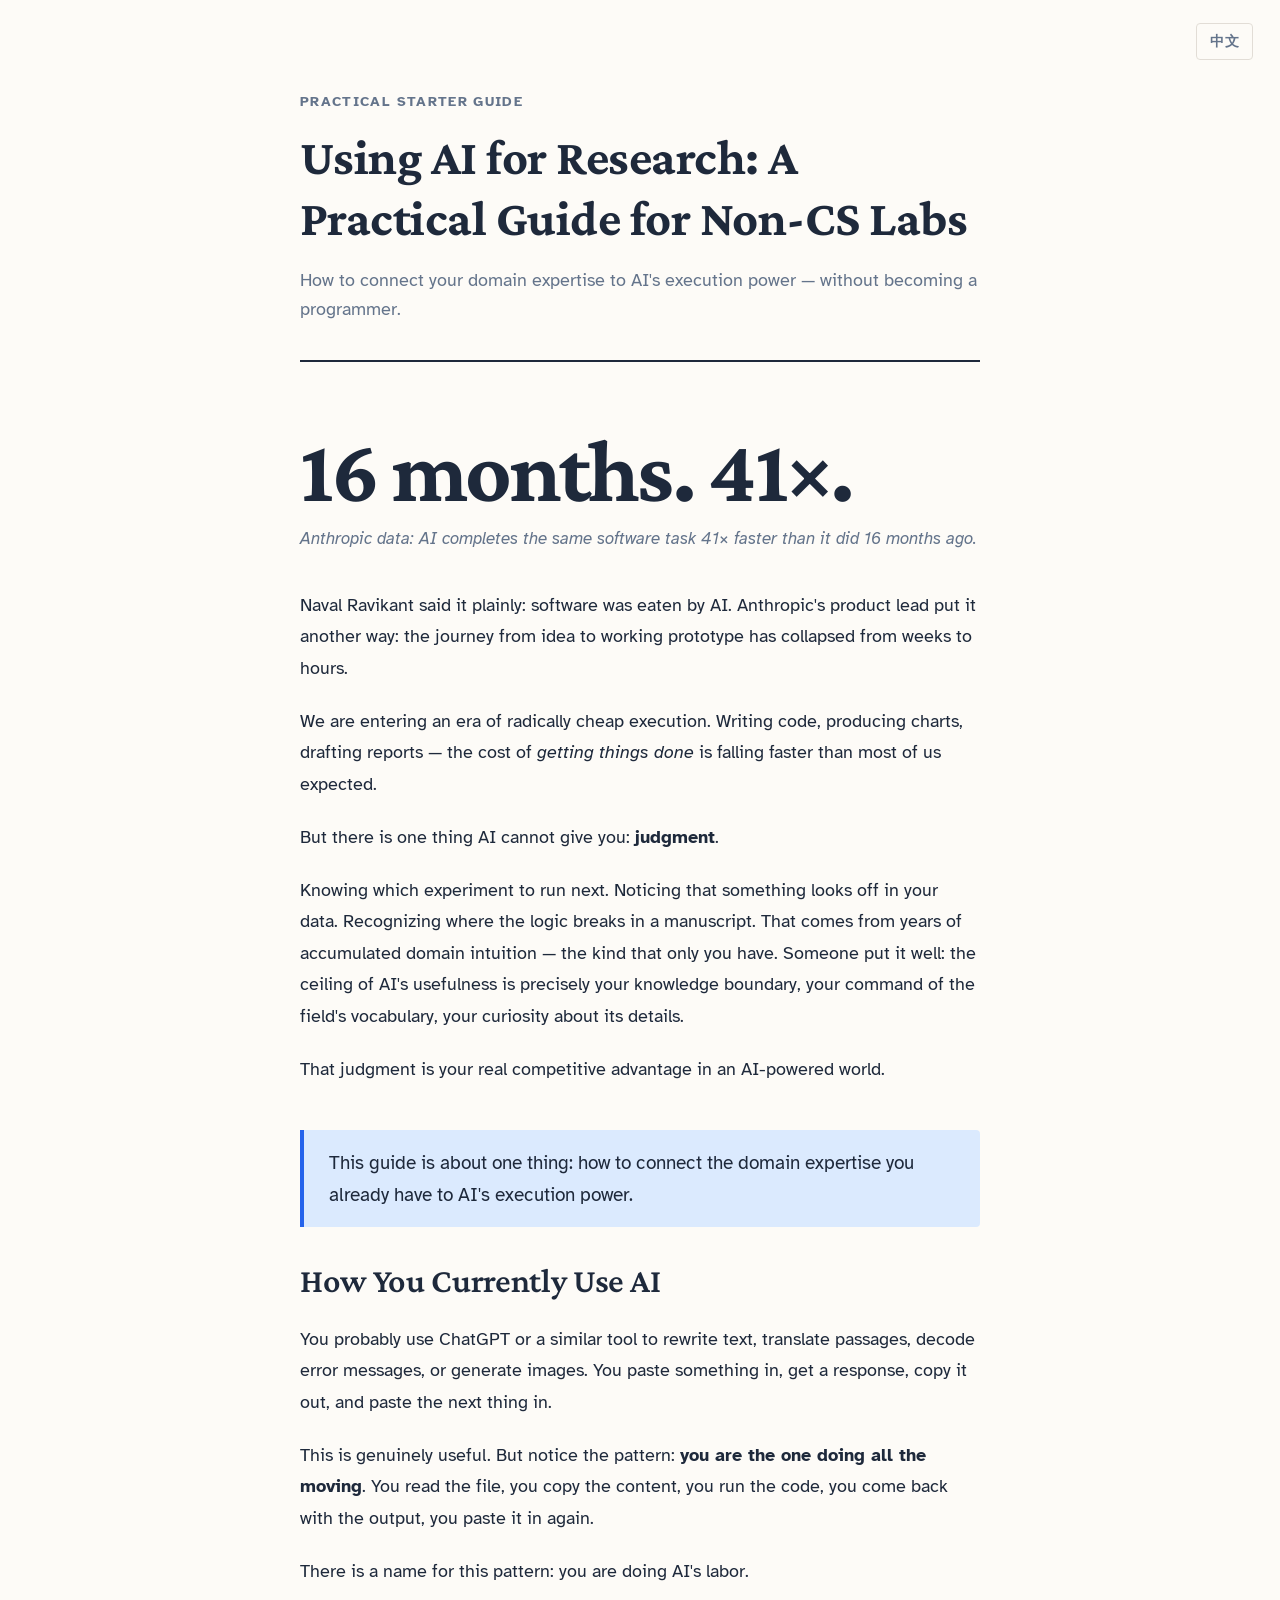
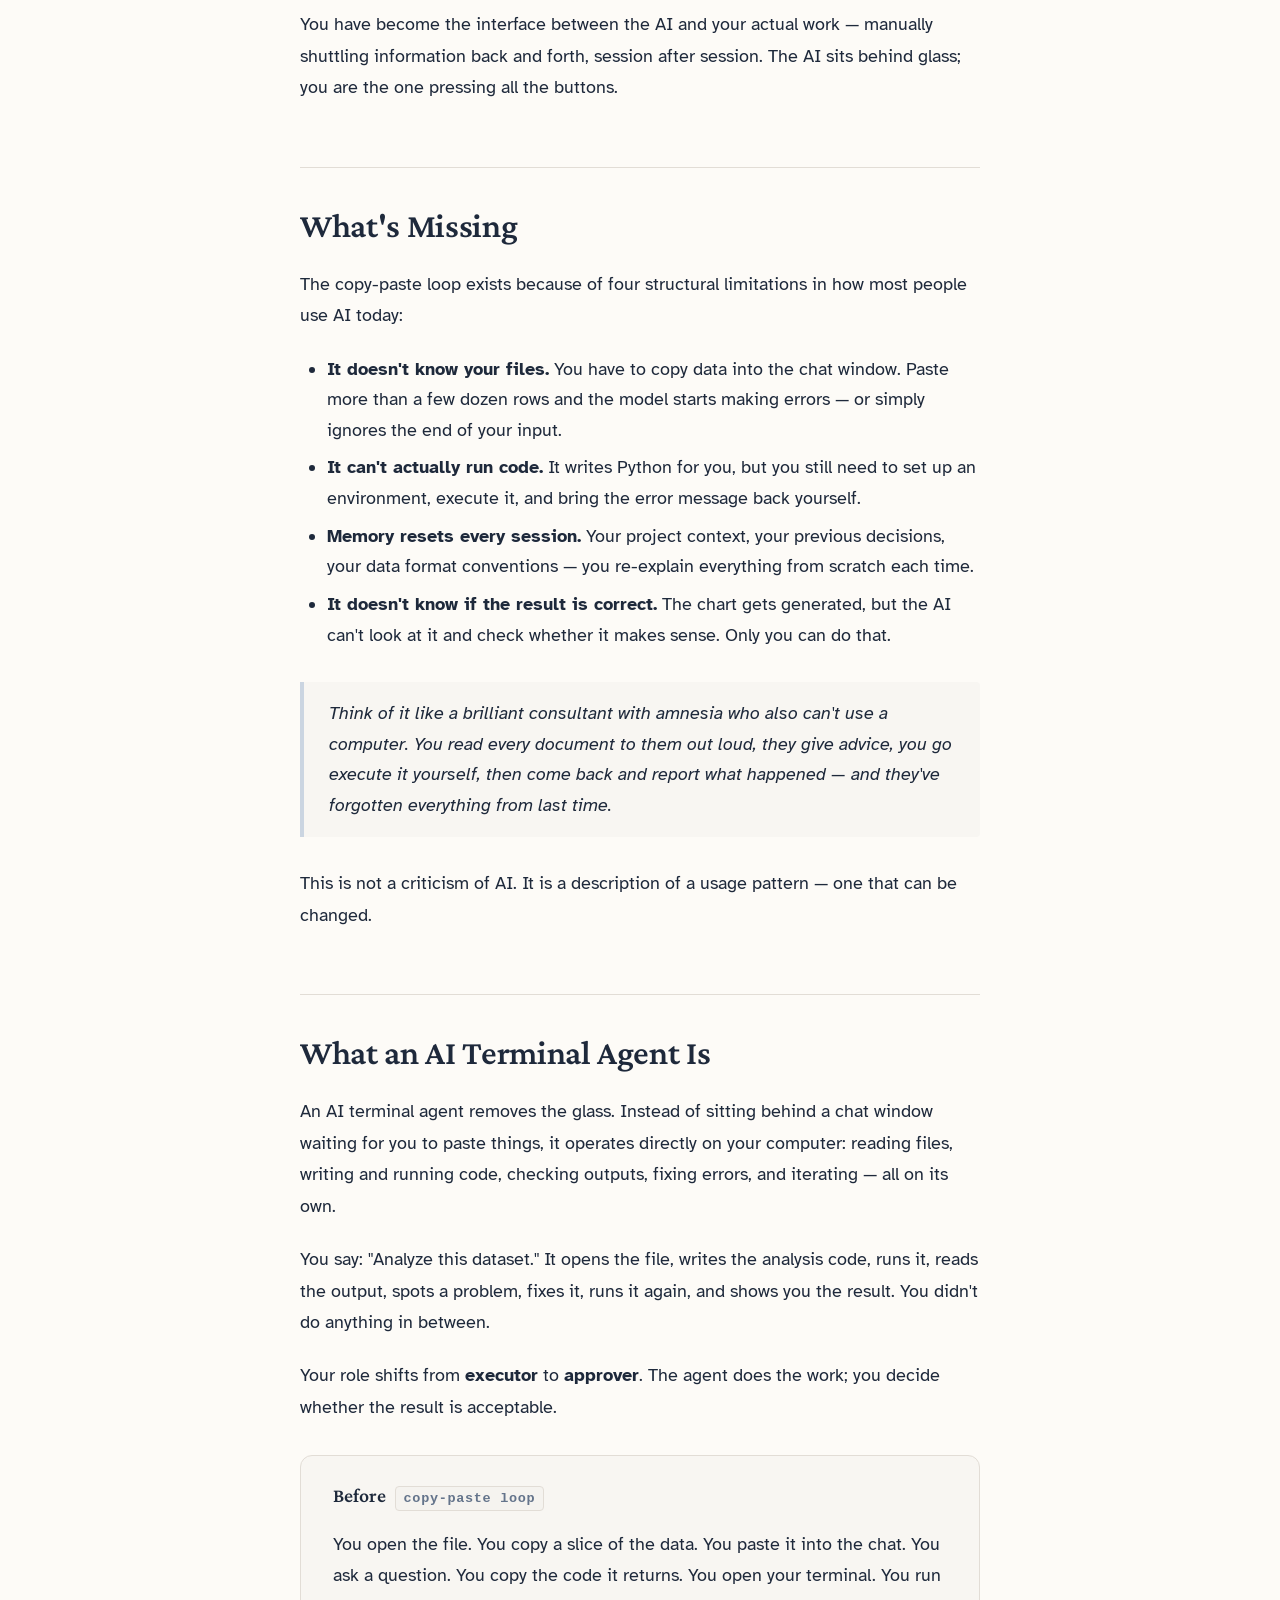
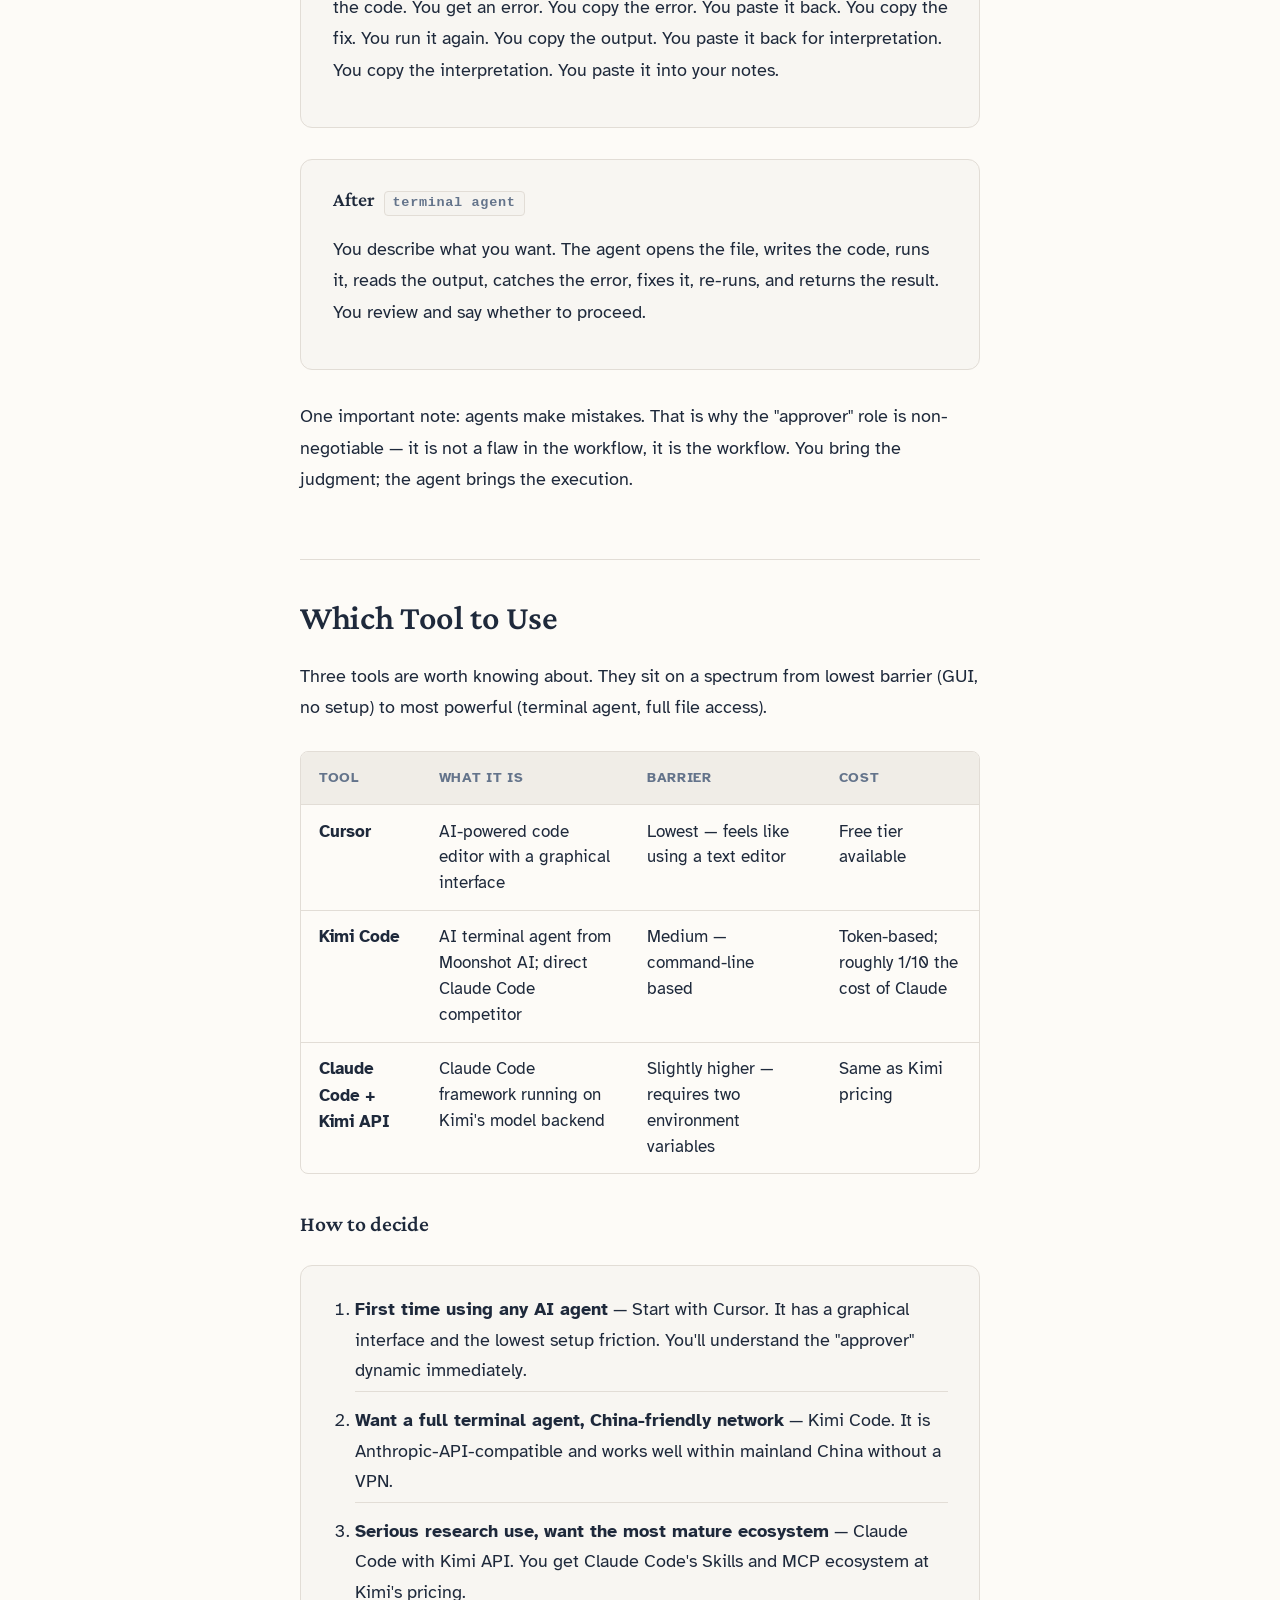
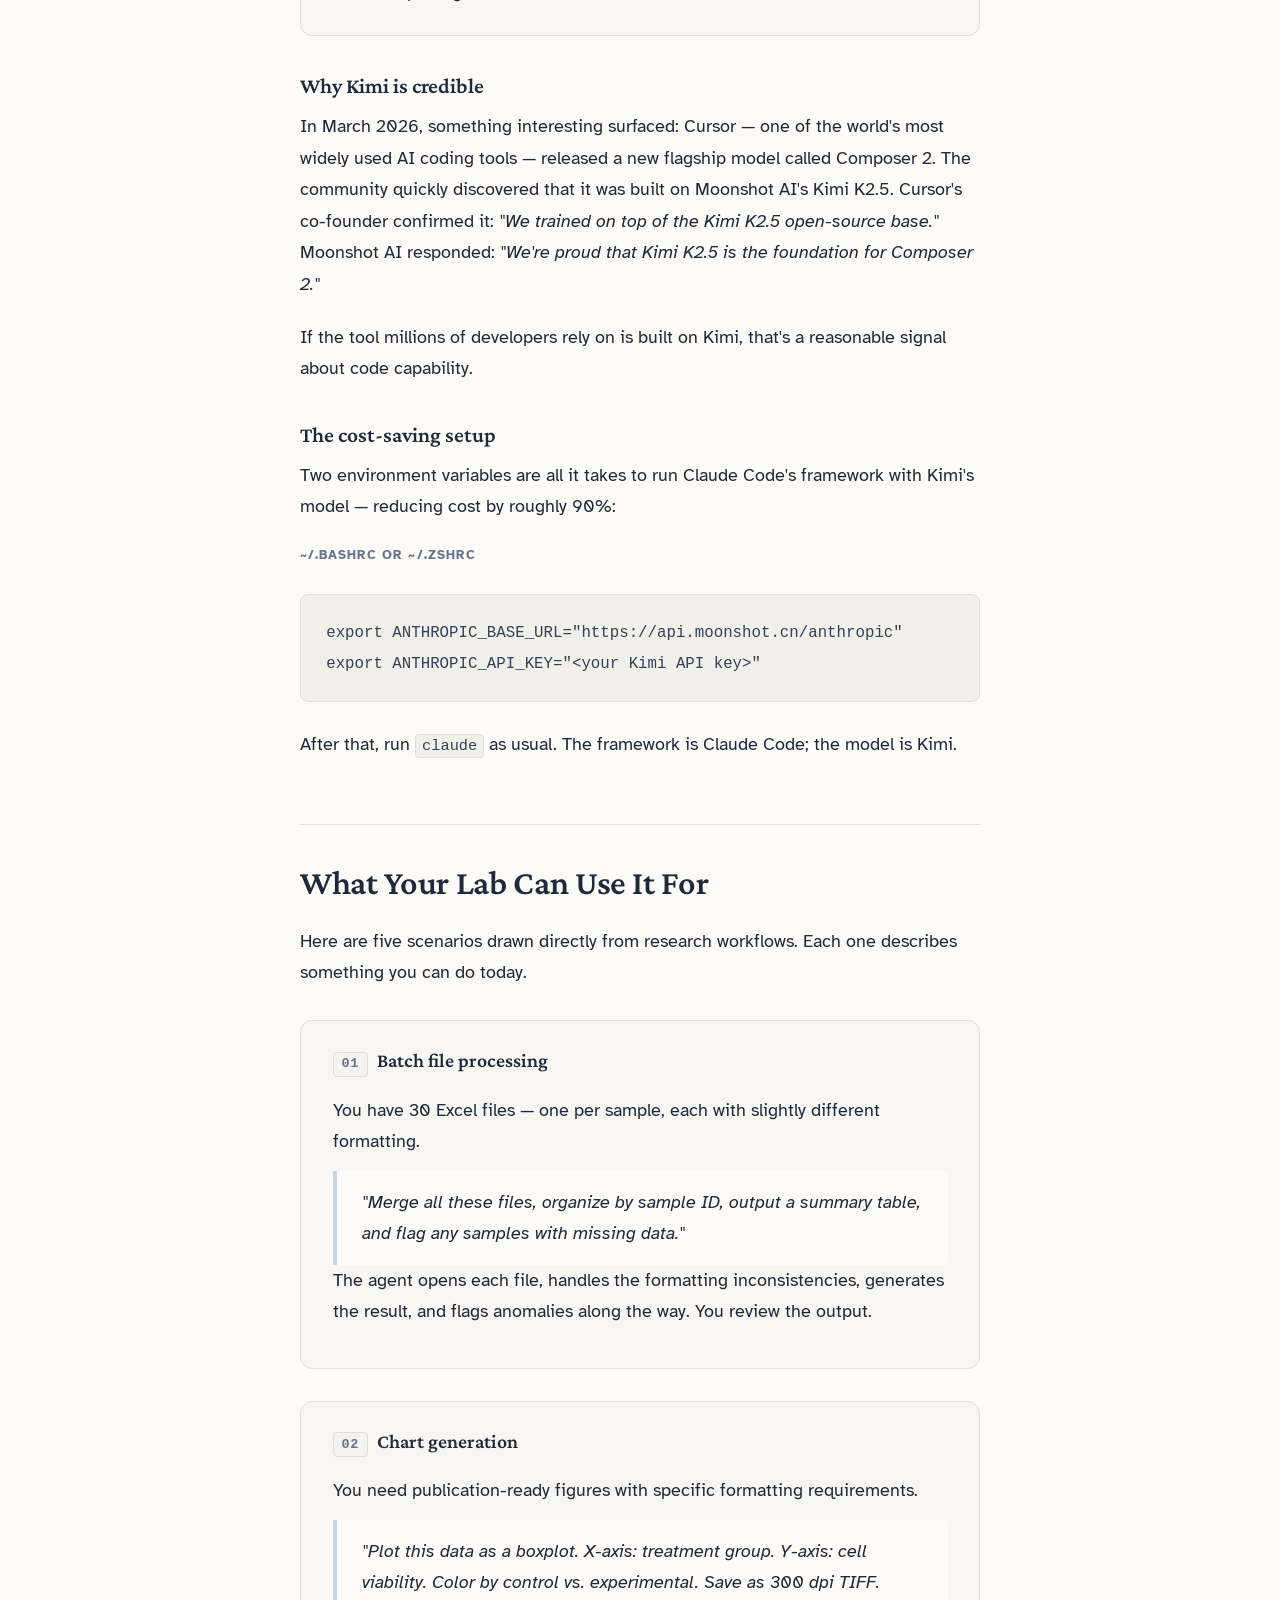
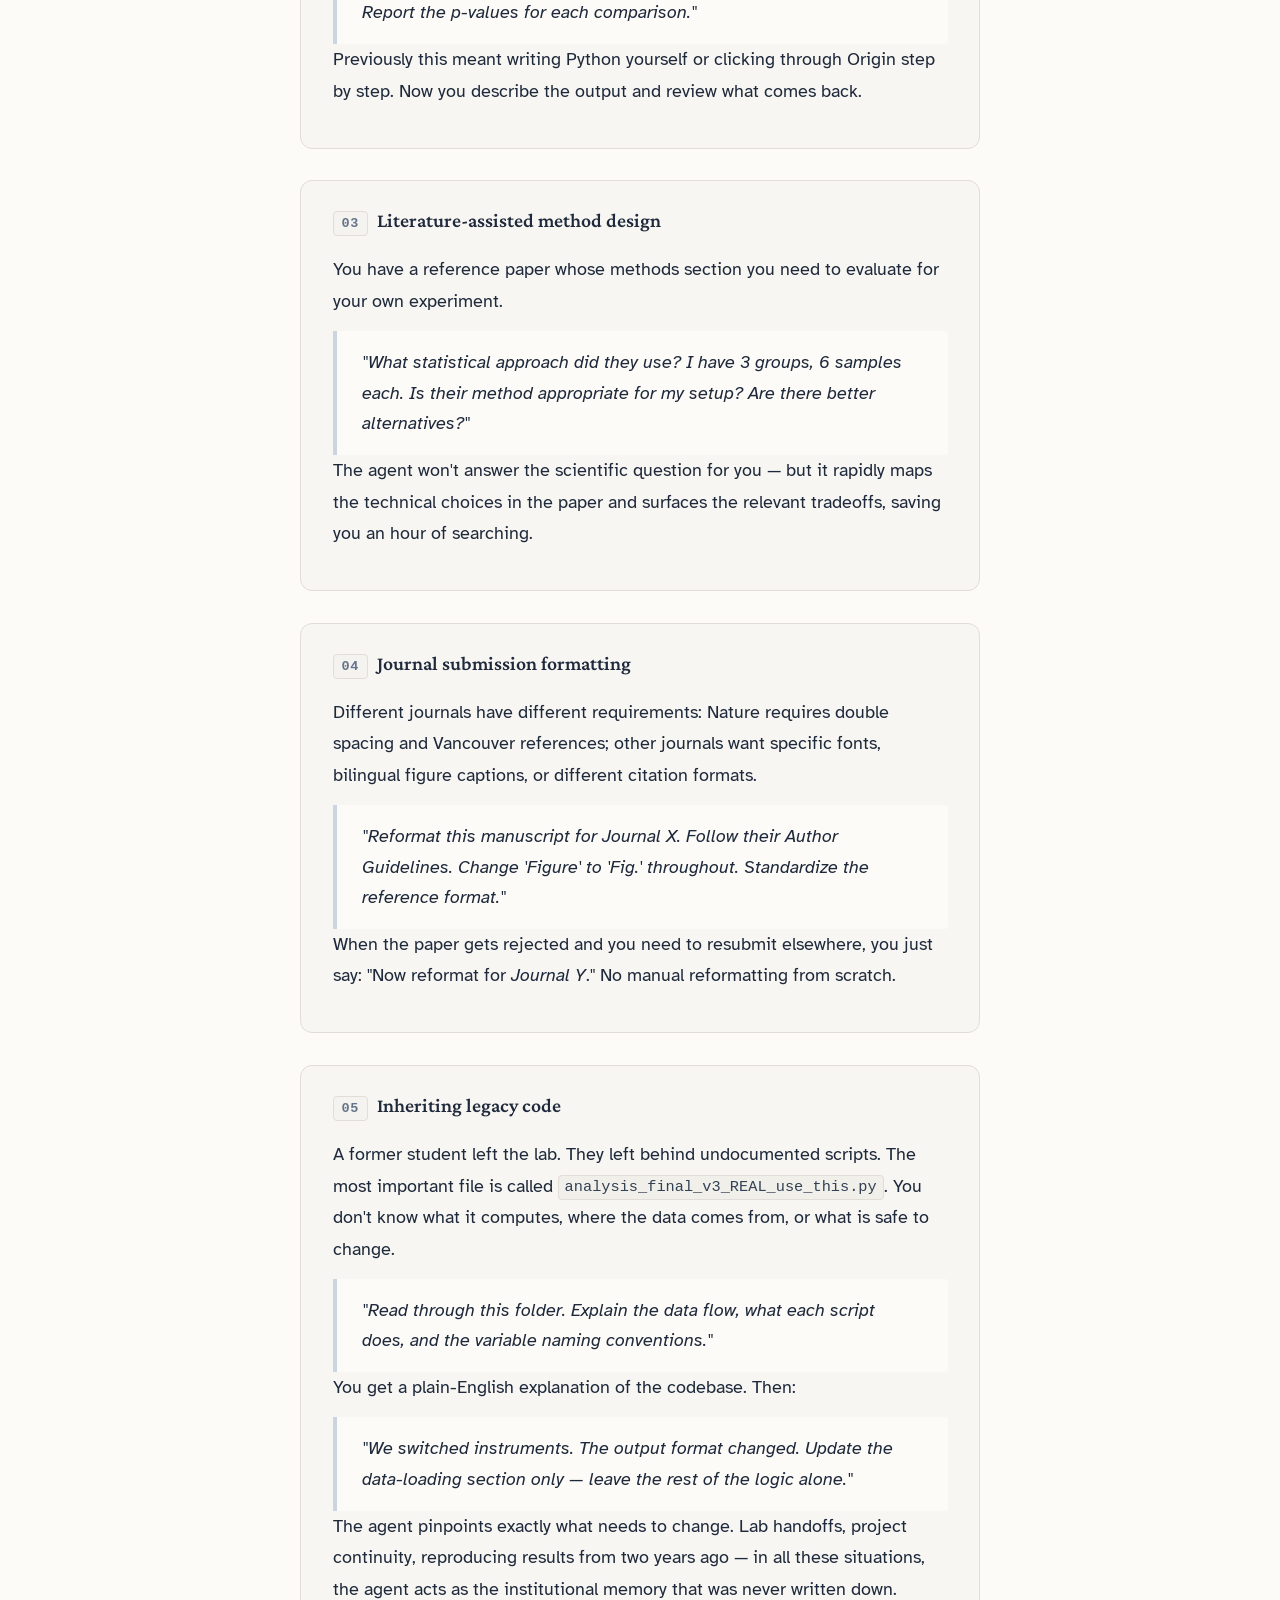
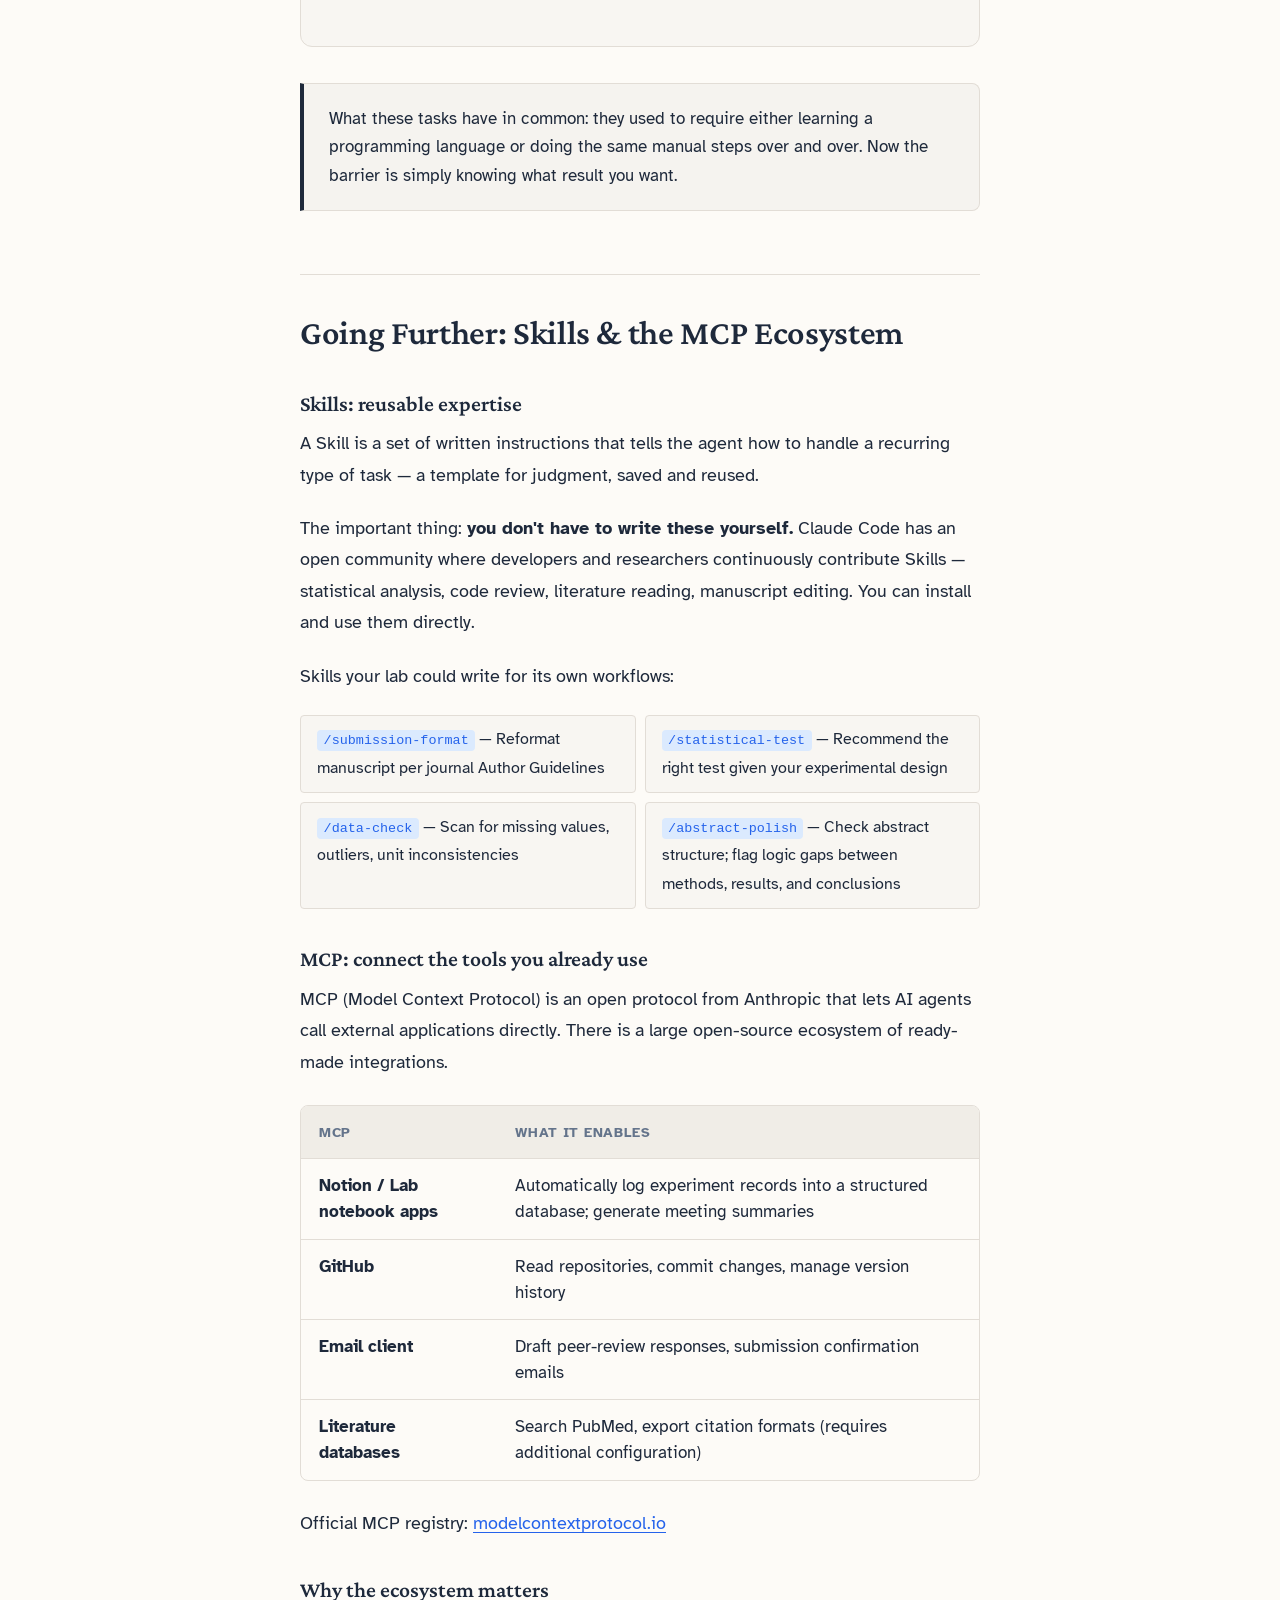
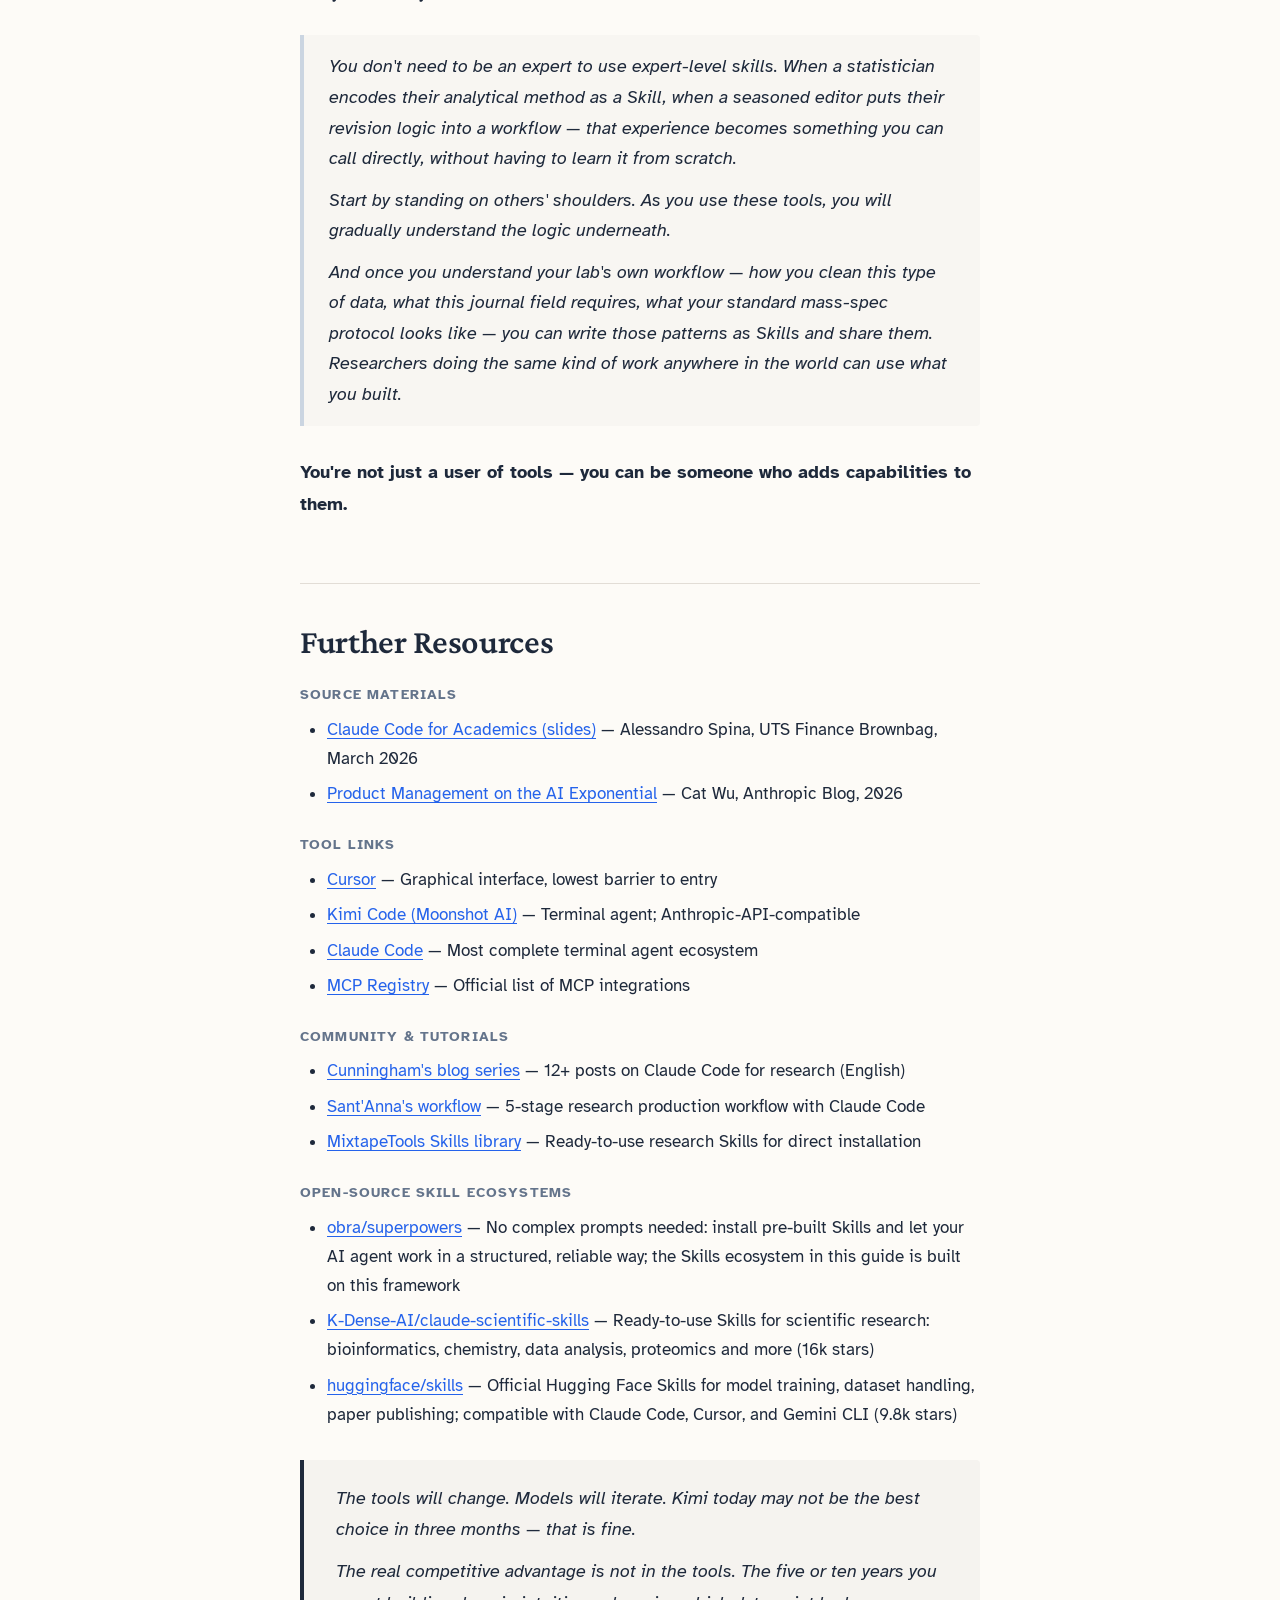
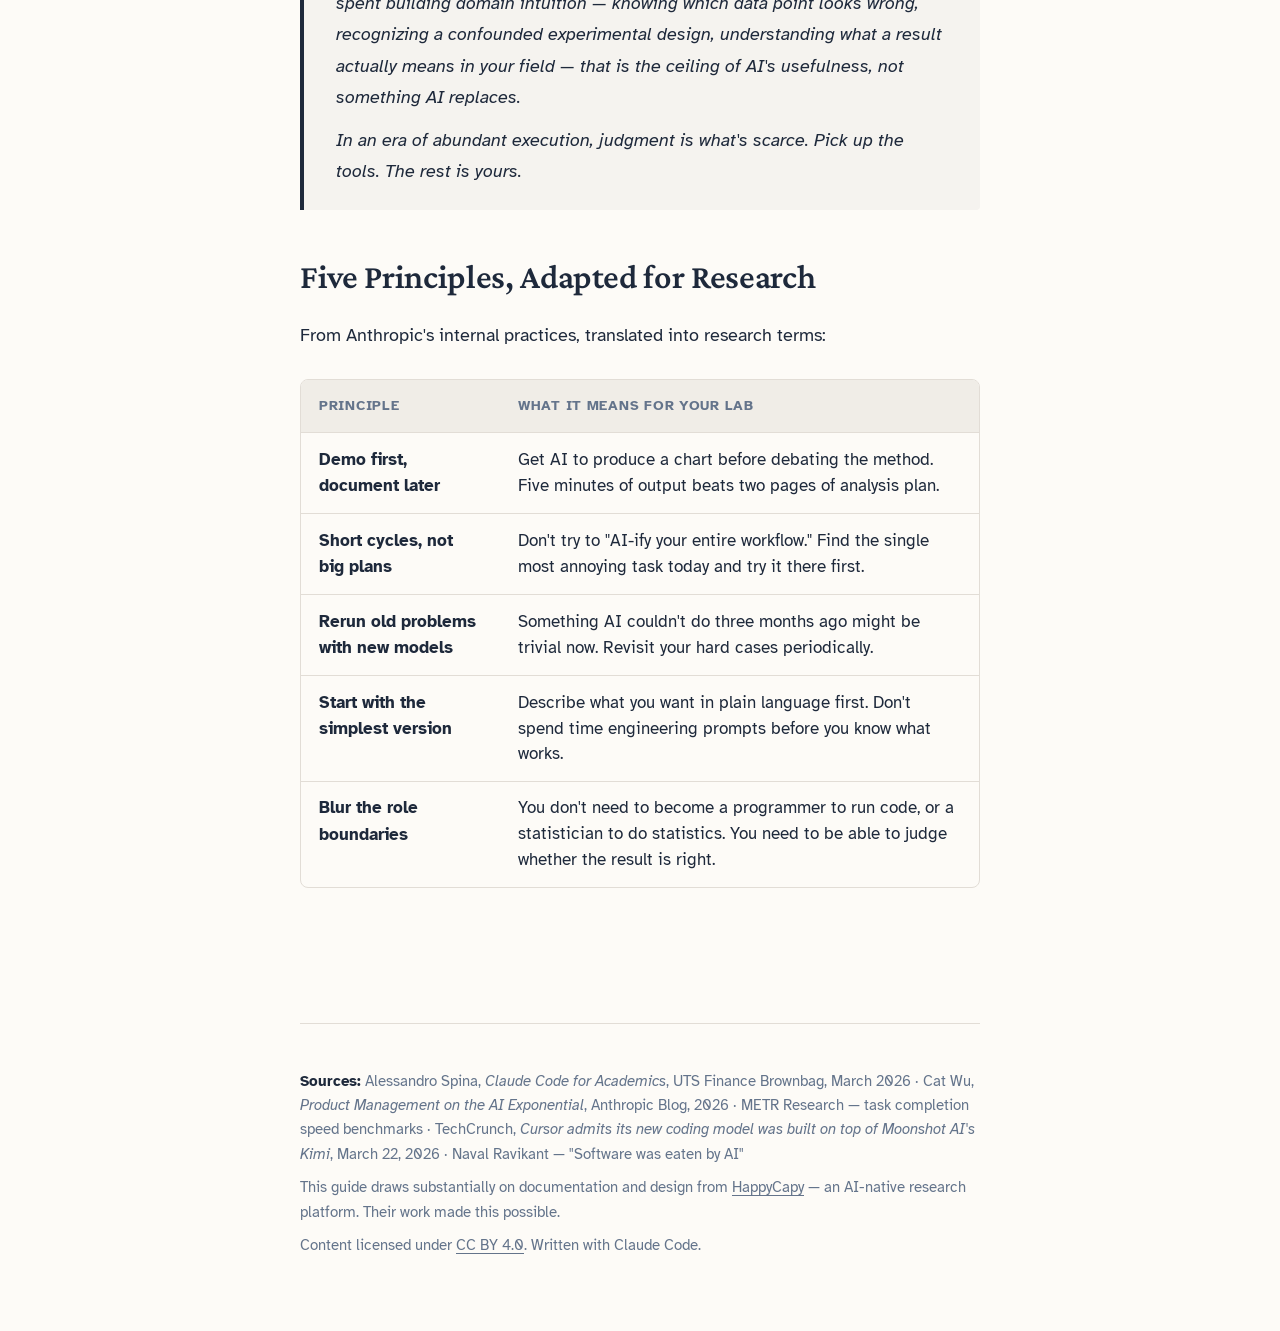
==== commit 046bdd74: "feat: add acknowledgments section, open-source skill repos, happycapy logo - Add standalone acknowle" ====
--- a/en/index.html
+++ b/en/index.html
@@ -313,6 +313,15 @@
         <li><a href="https://causalinf.substack.com" target="_blank" rel="noopener">Cunningham's blog series</a> — 12+ posts on Claude Code for research (English)</li>
         <li><a href="https://github.com/pedrohcgs/claude-code-my-workflow" target="_blank" rel="noopener">Sant'Anna's workflow</a> — 5-stage research production workflow with Claude Code</li>
         <li><a href="https://github.com/scunning1975/MixtapeTools" target="_blank" rel="noopener">MixtapeTools Skills library</a> — Ready-to-use research Skills for direct installation</li>
+      </ul>
+    </div>
+
+    <div class="resource-group">
+      <h3>Open-Source Skill Ecosystems</h3>
+      <ul>
+        <li><a href="https://github.com/obra/superpowers" target="_blank" rel="noopener">obra/superpowers</a> — No complex prompts needed: install pre-built Skills and let your AI agent work in a structured, reliable way; the Skills ecosystem in this guide is built on this framework</li>
+        <li><a href="https://github.com/K-Dense-AI/claude-scientific-skills" target="_blank" rel="noopener">K-Dense-AI/claude-scientific-skills</a> — Ready-to-use Skills for scientific research: bioinformatics, chemistry, data analysis, proteomics and more (16k stars)</li>
+        <li><a href="https://github.com/huggingface/skills" target="_blank" rel="noopener">huggingface/skills</a> — Official Hugging Face Skills for model training, dataset handling, paper publishing; compatible with Claude Code, Cursor, and Gemini CLI (9.8k stars)</li>
       </ul>
     </div>
 
--- a/assets/style.css
+++ b/assets/style.css
@@ -502,6 +502,59 @@
   margin-top: 2.5rem;
 }
 
+/* ── Acknowledgments ──────────────────────────────────────── */
+
+.acknowledgments {
+  margin-top: 3.5rem;
+  padding-top: 2rem;
+  border-top: 1px solid var(--border);
+}
+
+.acknowledgments h2 {
+  margin-top: 0;
+  padding-top: 0;
+  border-top: none;
+}
+
+.ack-item {
+  display: flex;
+  gap: 1.25rem;
+  align-items: flex-start;
+  padding: 1.25rem 0;
+  border-bottom: 1px solid var(--border);
+}
+
+.ack-item:last-child {
+  border-bottom: none;
+}
+
+.ack-happycapy {
+  align-items: center;
+}
+
+.ack-logo {
+  width: 120px;
+  flex-shrink: 0;
+  display: block;
+}
+
+.ack-body p {
+  margin: 0;
+  font-size: 0.95rem;
+  line-height: 1.75;
+  color: var(--text);
+}
+
+@media (max-width: 480px) {
+  .ack-item {
+    flex-direction: column;
+    gap: 0.75rem;
+  }
+  .ack-logo {
+    width: 100px;
+  }
+}
+
 /* ── Footer ───────────────────────────────────────────────── */
 
 footer {
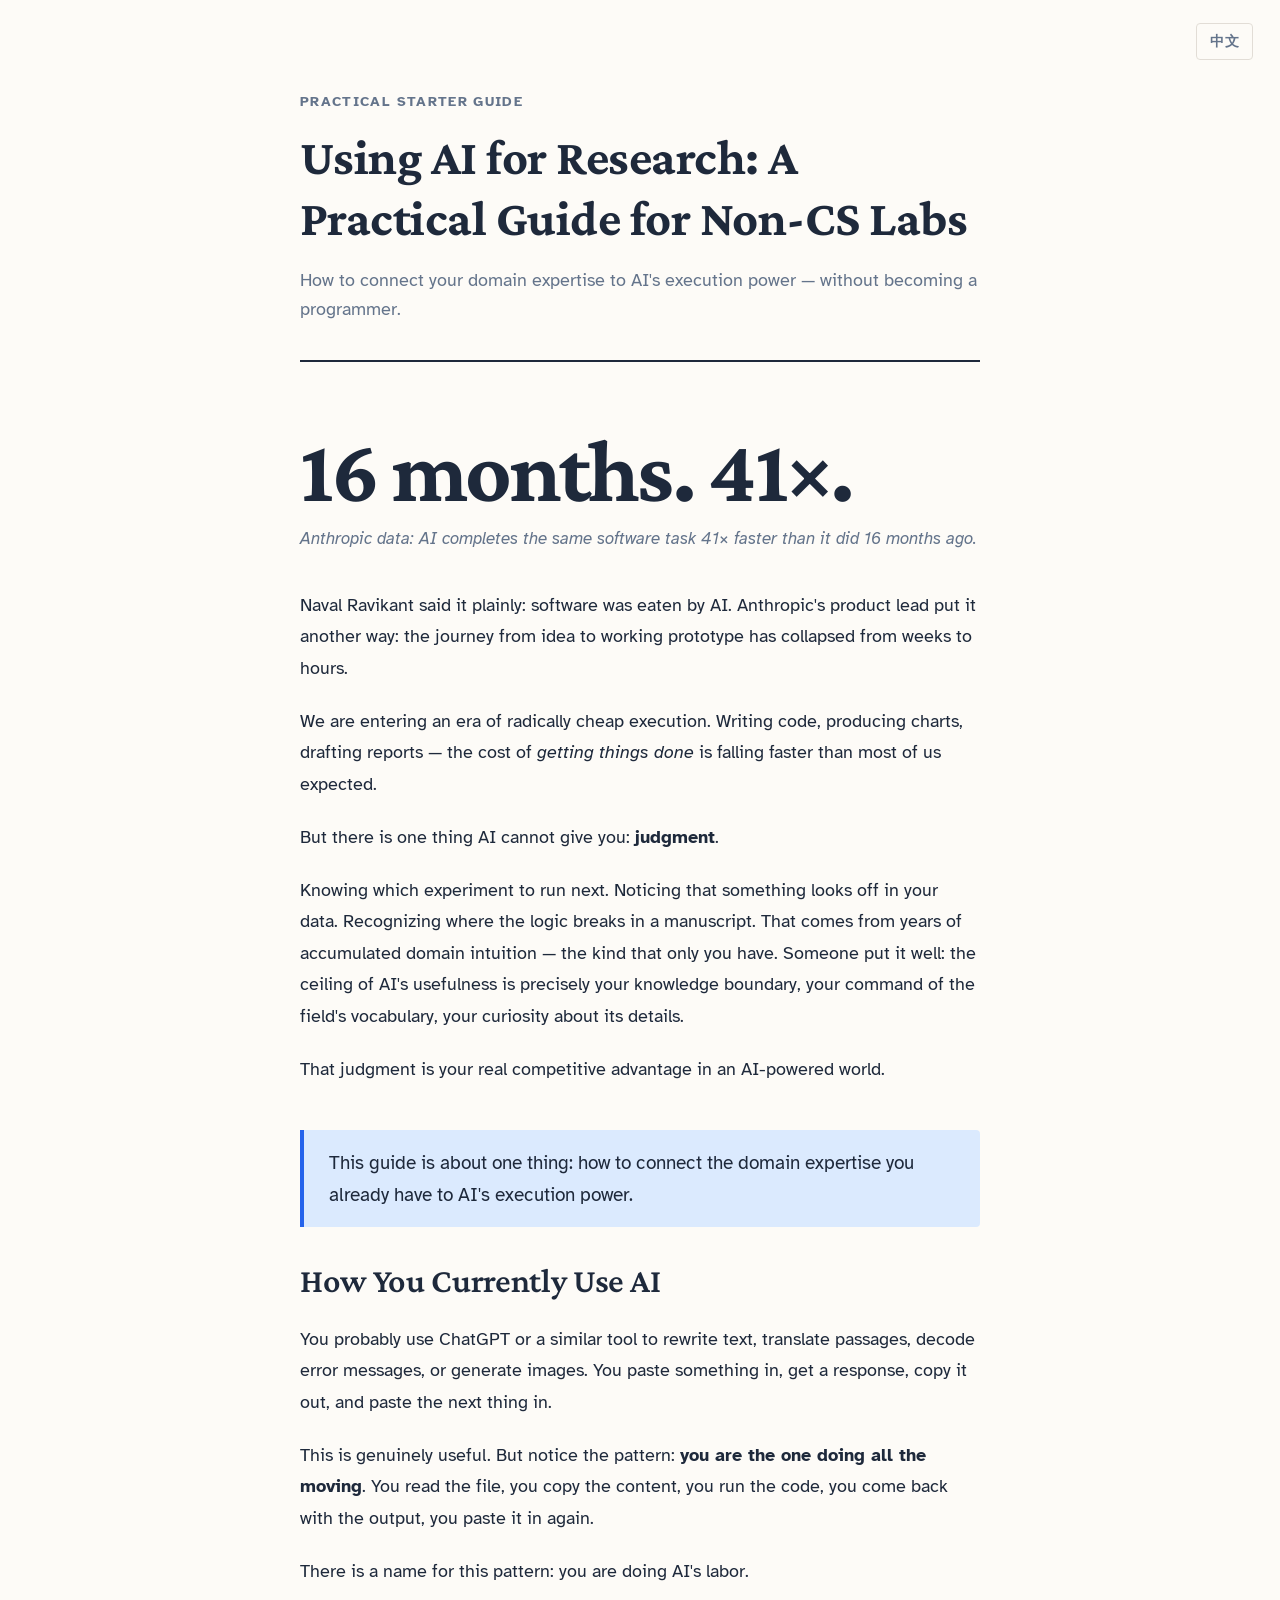
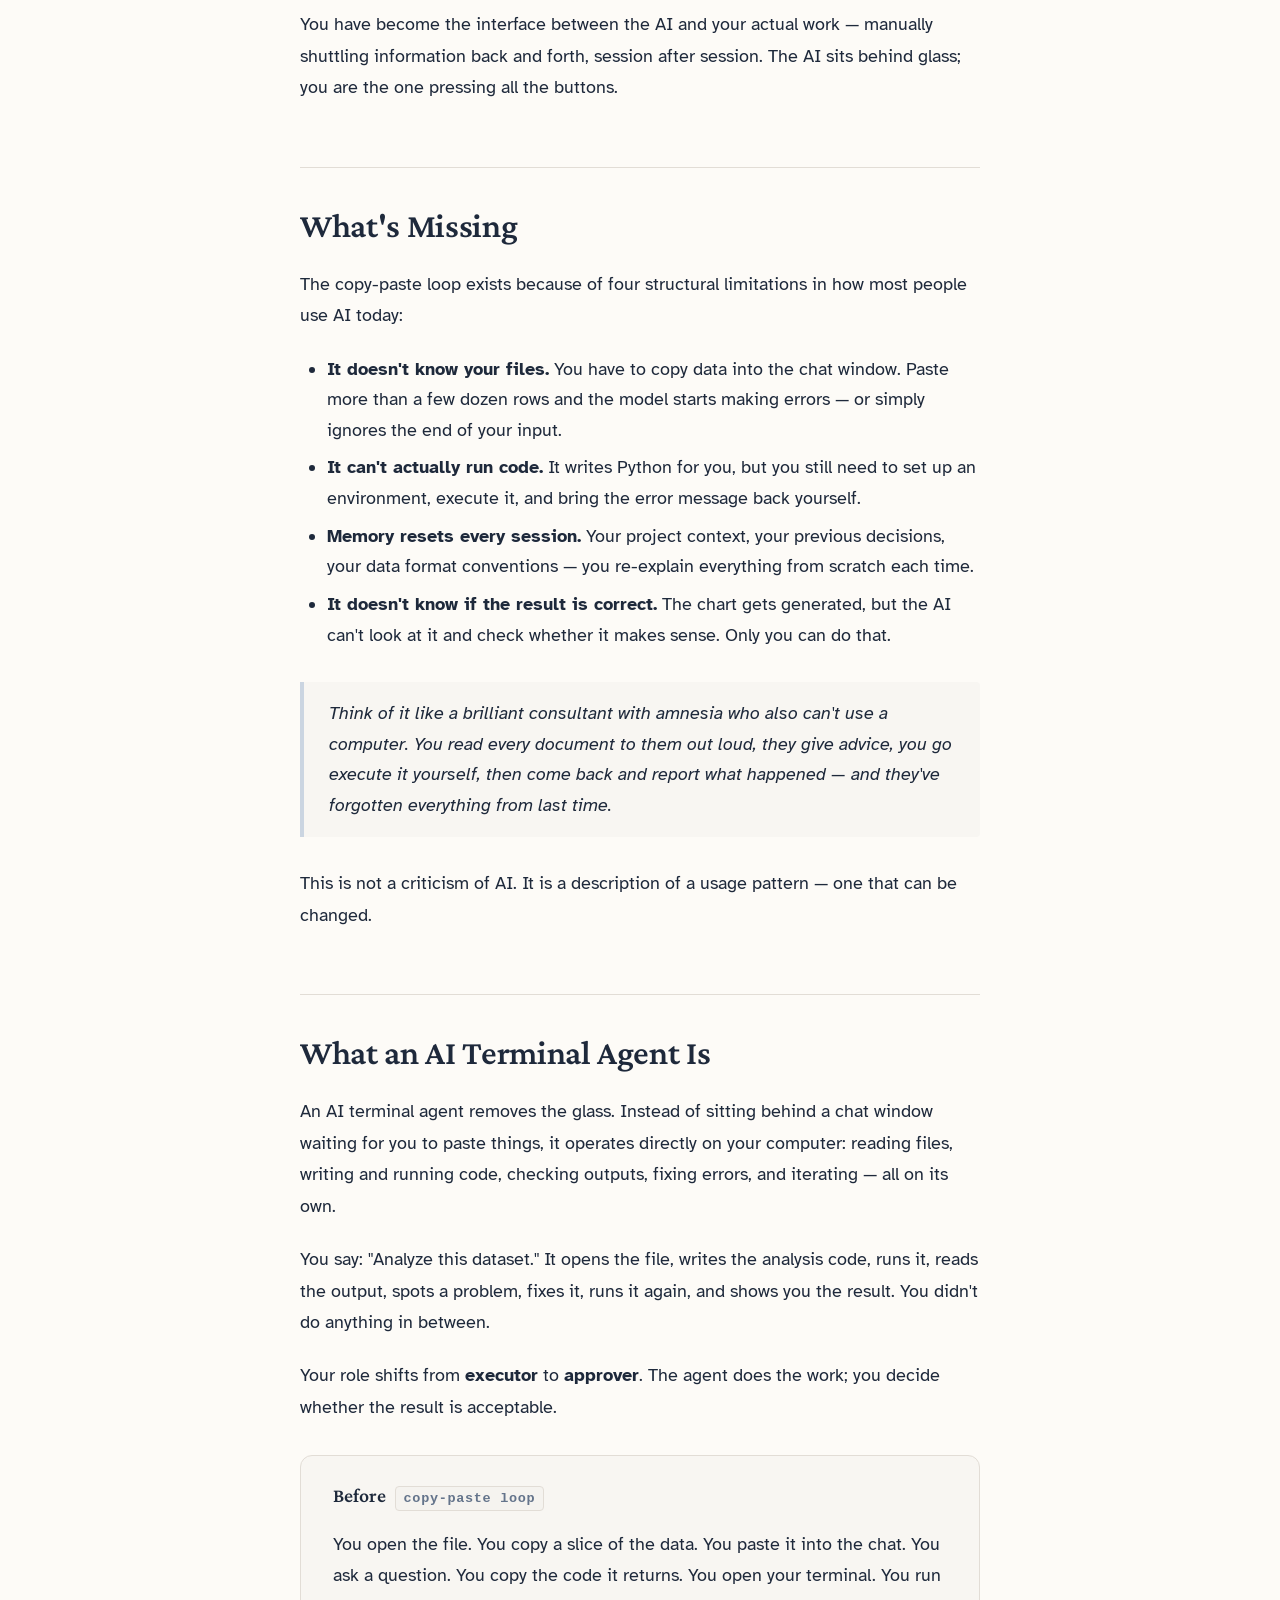
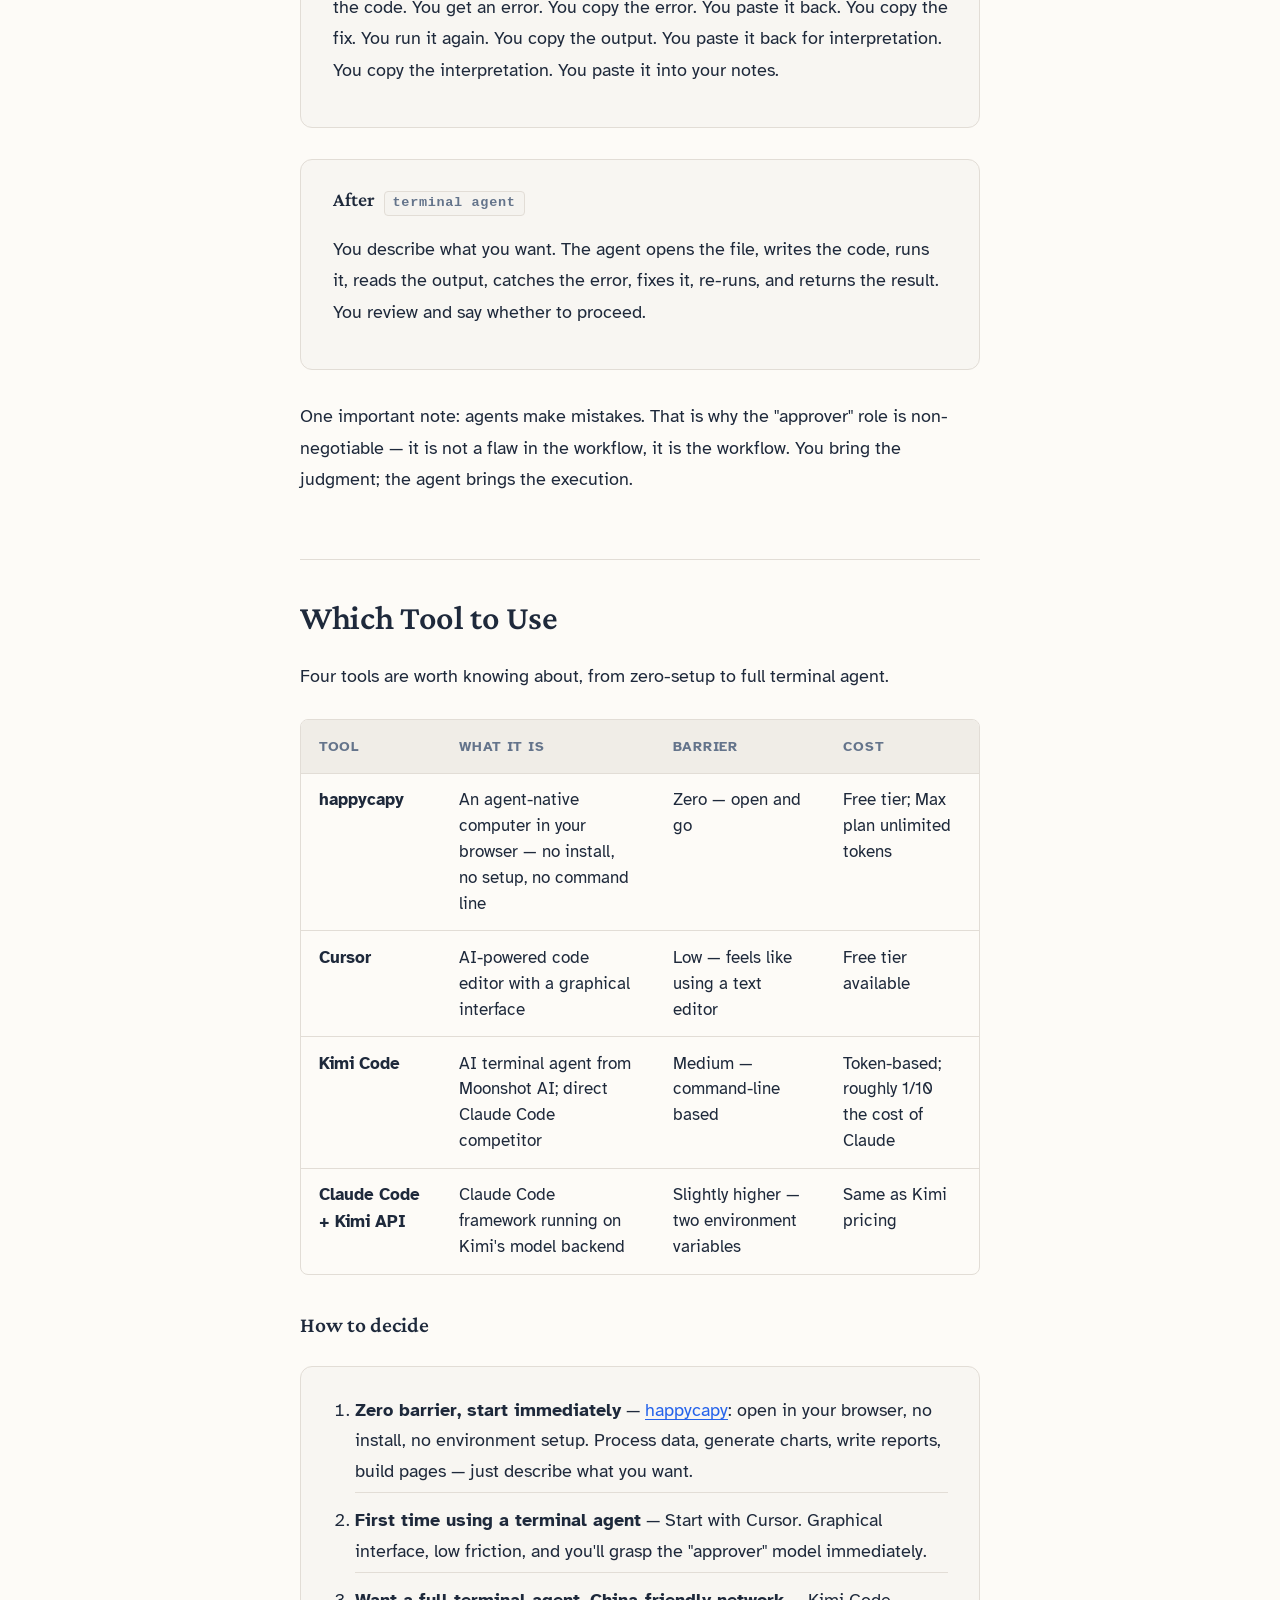
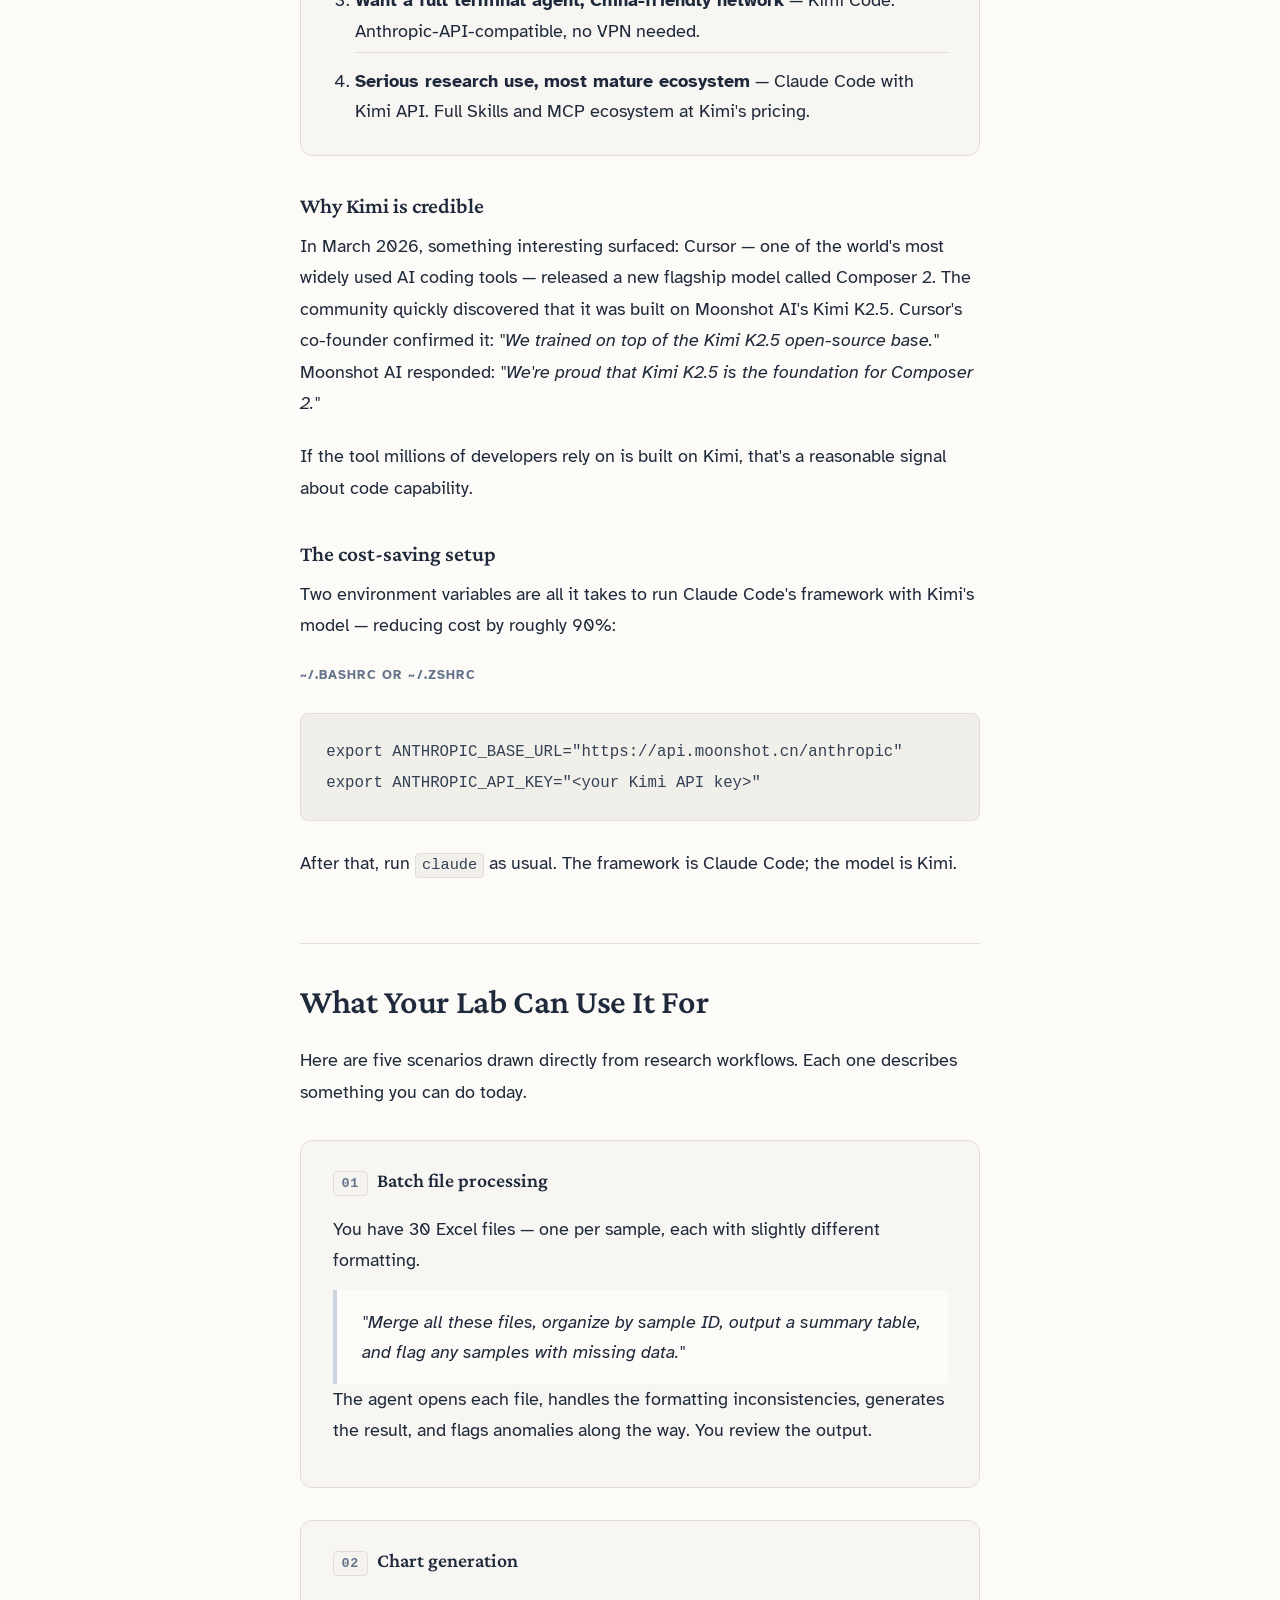
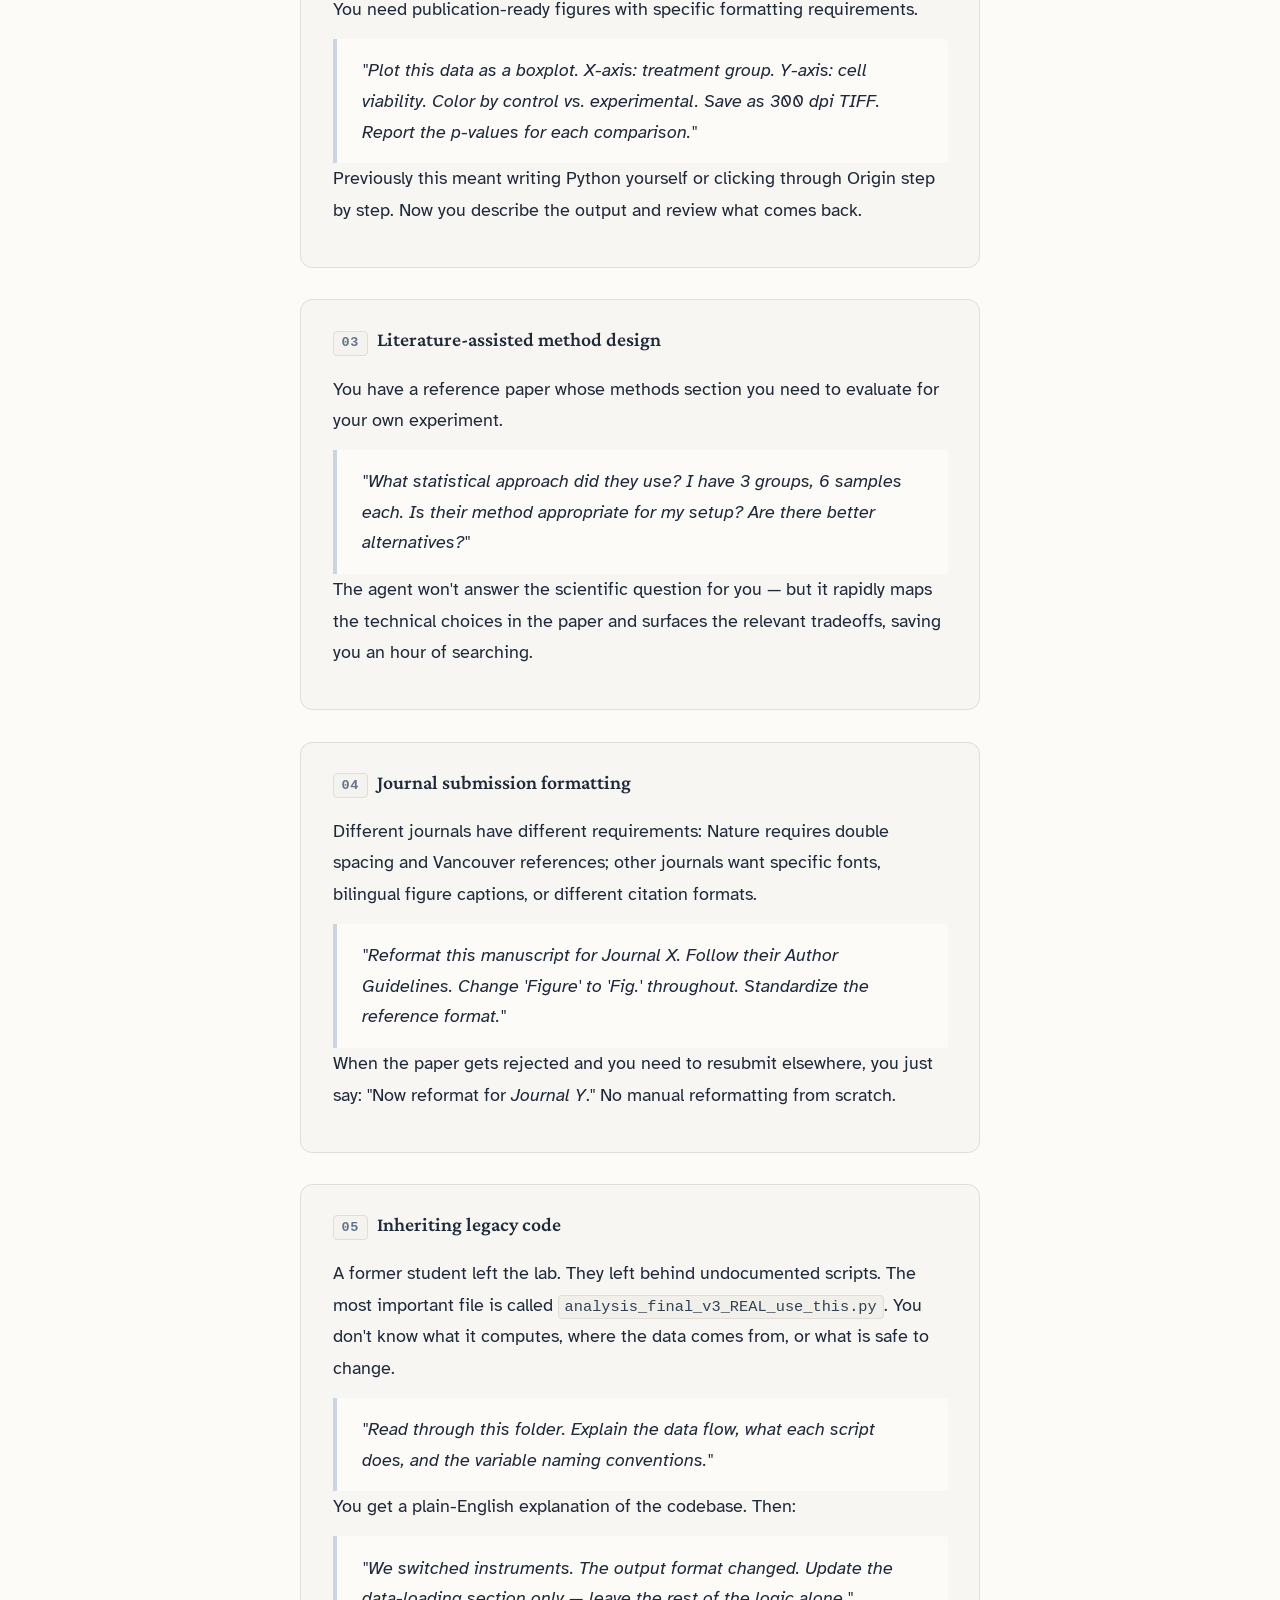
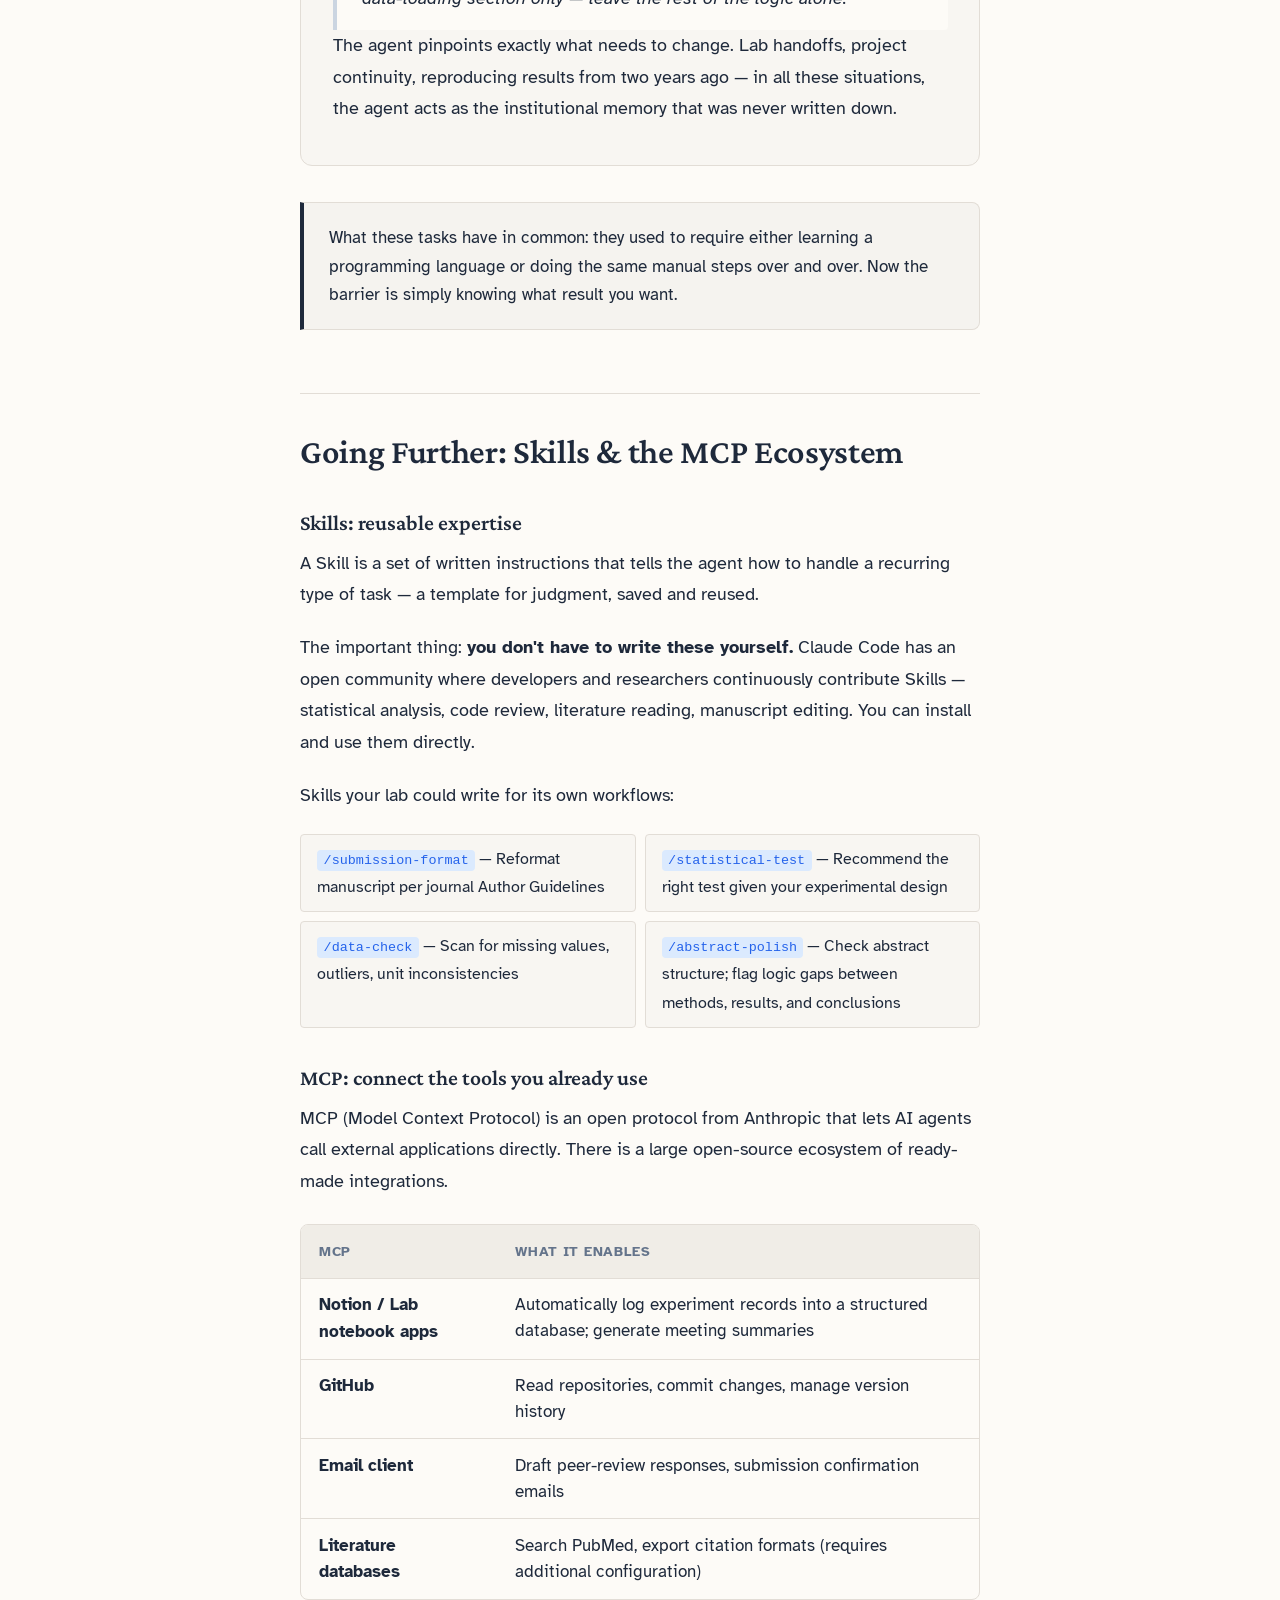
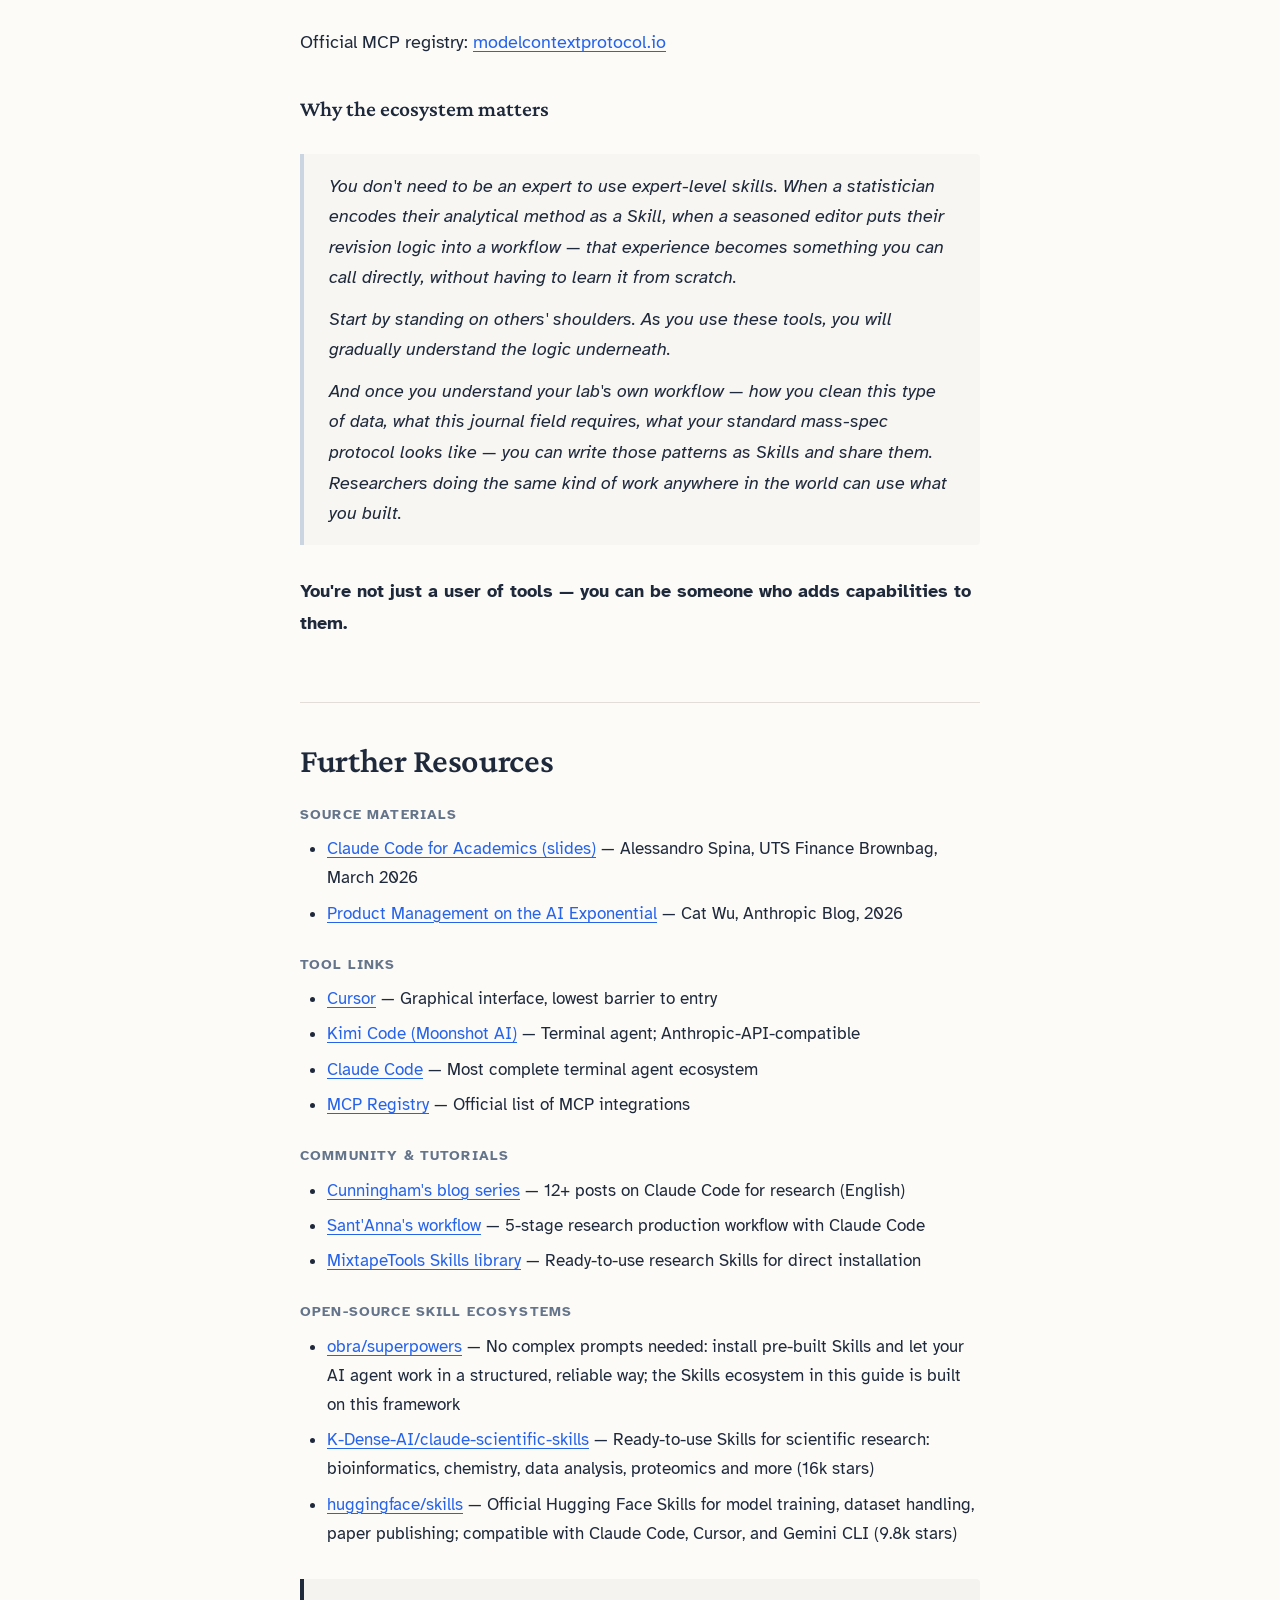
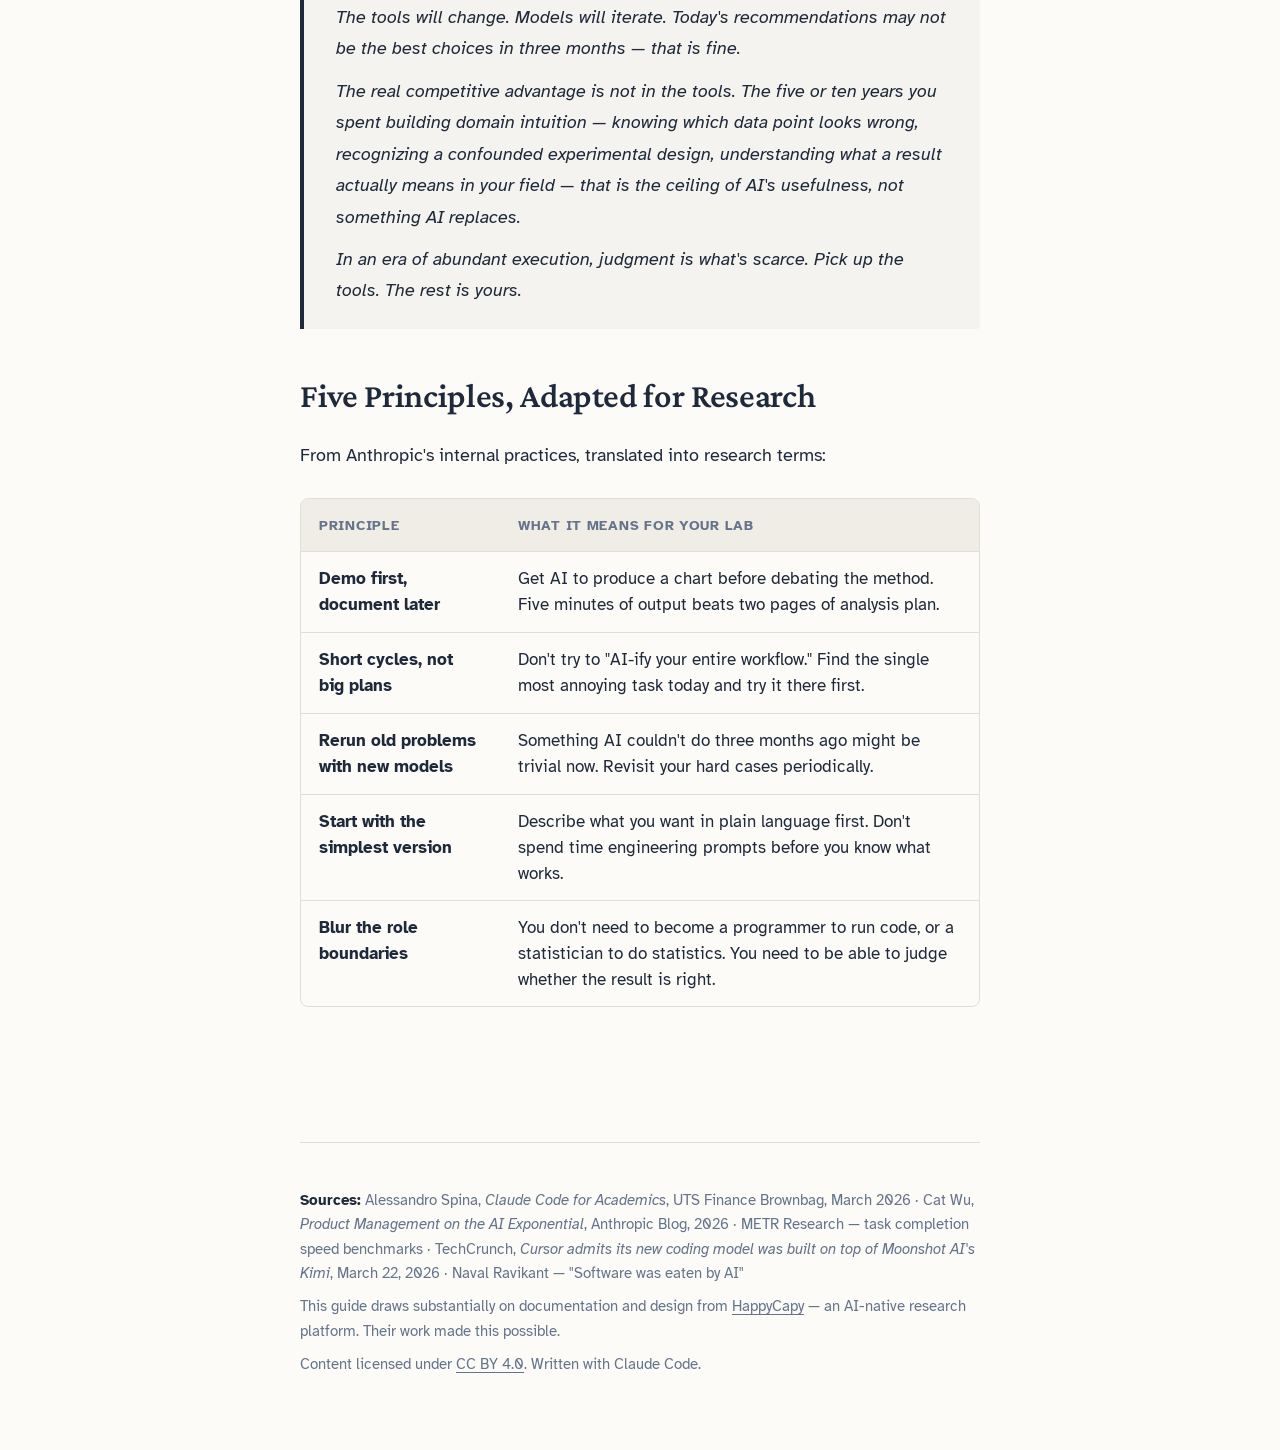
==== commit 1c44cc90: "feat: add happycapy as top tool recommendation, generalize closing - Add happycapy as first priority" ====
--- a/en/index.html
+++ b/en/index.html
@@ -101,7 +101,7 @@
 
     <h2>Which Tool to Use</h2>
 
-    <p>Three tools are worth knowing about. They sit on a spectrum from lowest barrier (GUI, no setup) to most powerful (terminal agent, full file access).</p>
+    <p>Four tools are worth knowing about, from zero-setup to full terminal agent.</p>
 
     <div class="table-wrap">
       <table>
@@ -115,9 +115,15 @@
         </thead>
         <tbody>
           <tr>
+            <td><strong>happycapy</strong></td>
+            <td>An agent-native computer in your browser — no install, no setup, no command line</td>
+            <td>Zero — open and go</td>
+            <td>Free tier; Max plan unlimited tokens</td>
+          </tr>
+          <tr>
             <td><strong>Cursor</strong></td>
             <td>AI-powered code editor with a graphical interface</td>
-            <td>Lowest — feels like using a text editor</td>
+            <td>Low — feels like using a text editor</td>
             <td>Free tier available</td>
           </tr>
           <tr>
@@ -129,7 +135,7 @@
           <tr>
             <td><strong>Claude Code + Kimi API</strong></td>
             <td>Claude Code framework running on Kimi's model backend</td>
-            <td>Slightly higher — requires two environment variables</td>
+            <td>Slightly higher — two environment variables</td>
             <td>Same as Kimi pricing</td>
           </tr>
         </tbody>
@@ -140,9 +146,10 @@
 
     <div class="decision-path">
       <ol>
-        <li><strong>First time using any AI agent</strong> — Start with Cursor. It has a graphical interface and the lowest setup friction. You'll understand the "approver" dynamic immediately.</li>
-        <li><strong>Want a full terminal agent, China-friendly network</strong> — Kimi Code. It is Anthropic-API-compatible and works well within mainland China without a VPN.</li>
-        <li><strong>Serious research use, want the most mature ecosystem</strong> — Claude Code with Kimi API. You get Claude Code's Skills and MCP ecosystem at Kimi's pricing.</li>
+        <li><strong>Zero barrier, start immediately</strong> — <a href="https://happycapy.ai/?via=yves" target="_blank" rel="noopener">happycapy</a>: open in your browser, no install, no environment setup. Process data, generate charts, write reports, build pages — just describe what you want.</li>
+        <li><strong>First time using a terminal agent</strong> — Start with Cursor. Graphical interface, low friction, and you'll grasp the "approver" model immediately.</li>
+        <li><strong>Want a full terminal agent, China-friendly network</strong> — Kimi Code. Anthropic-API-compatible, no VPN needed.</li>
+        <li><strong>Serious research use, most mature ecosystem</strong> — Claude Code with Kimi API. Full Skills and MCP ecosystem at Kimi's pricing.</li>
       </ol>
     </div>
 
@@ -328,7 +335,7 @@
     <!-- ── Closing ─────────────────────────────────────────── -->
 
     <blockquote class="closing">
-      <p>The tools will change. Models will iterate. Kimi today may not be the best choice in three months — that is fine.</p>
+      <p>The tools will change. Models will iterate. Today's recommendations may not be the best choices in three months — that is fine.</p>
       <p>The real competitive advantage is not in the tools. The five or ten years you spent building domain intuition — knowing which data point looks wrong, recognizing a confounded experimental design, understanding what a result actually means in your field — that is the ceiling of AI's usefulness, not something AI replaces.</p>
       <p>In an era of abundant execution, judgment is what's scarce. Pick up the tools. The rest is yours.</p>
     </blockquote>
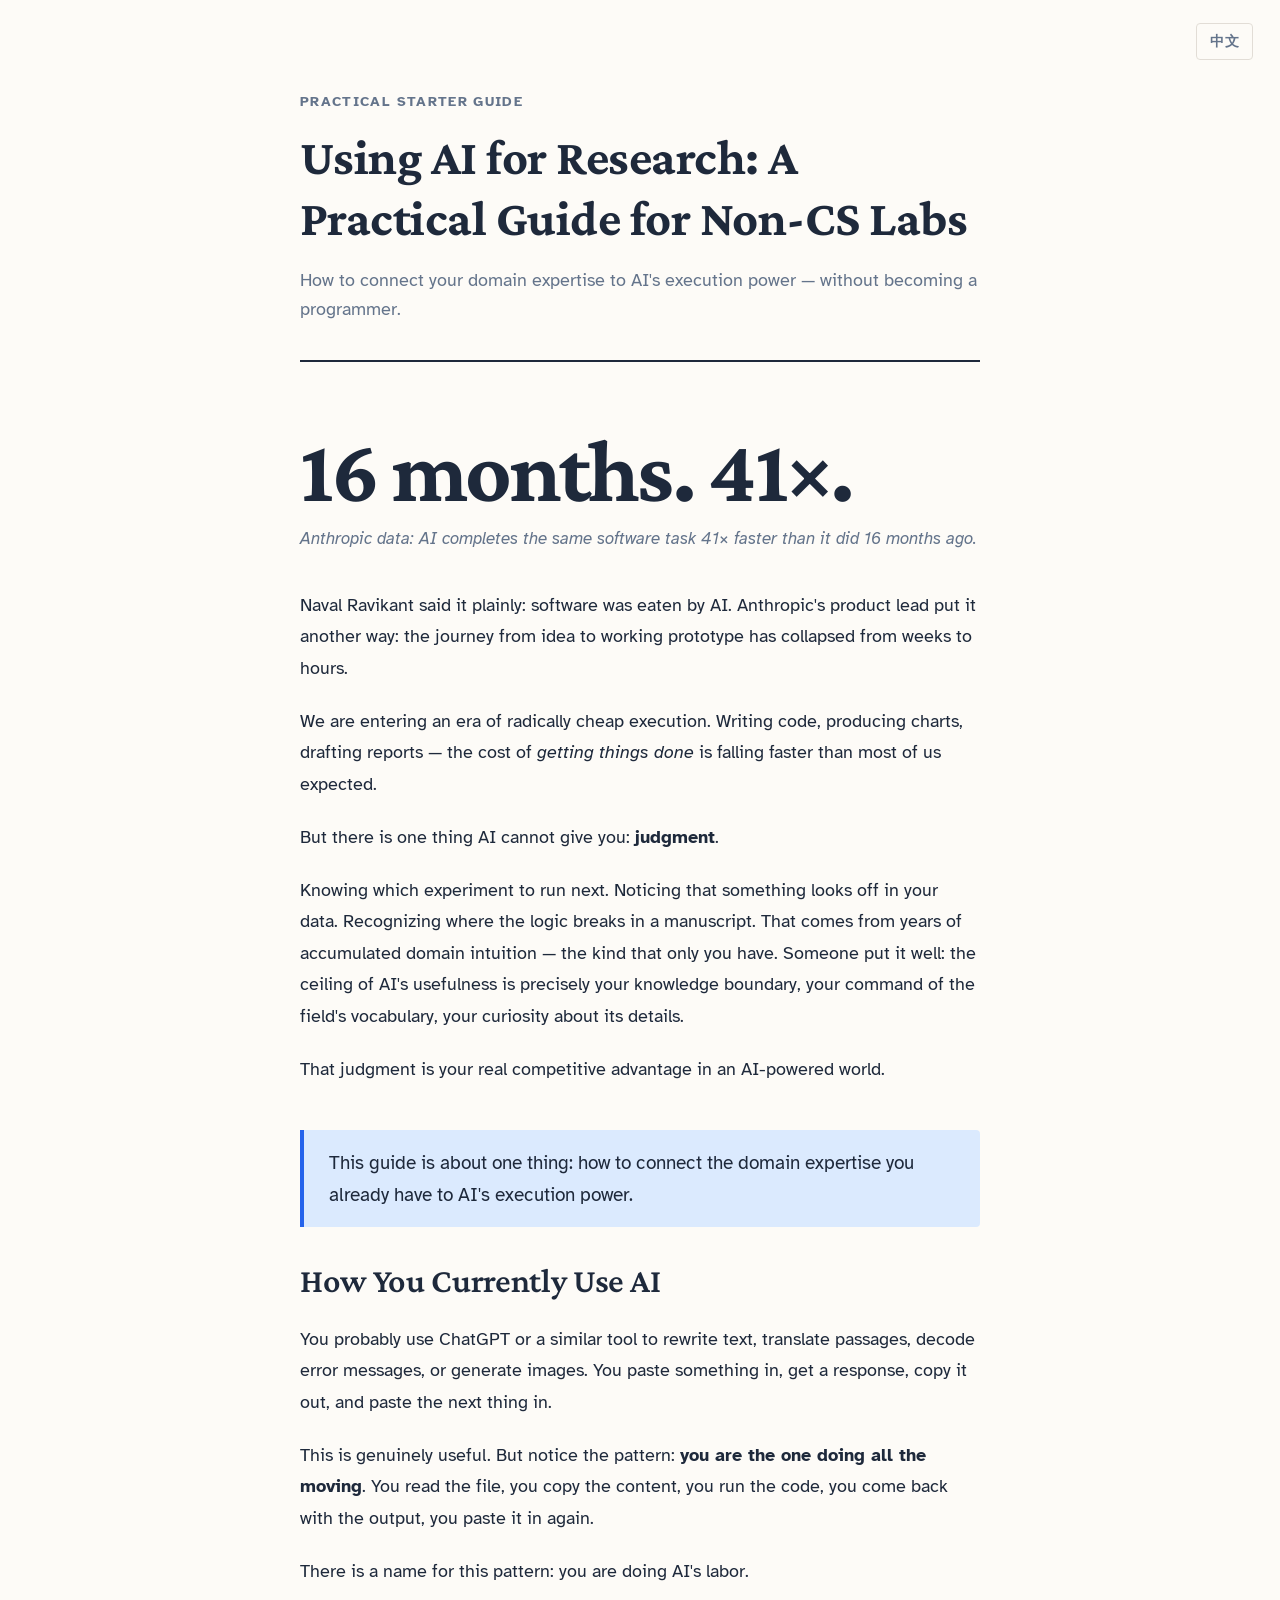
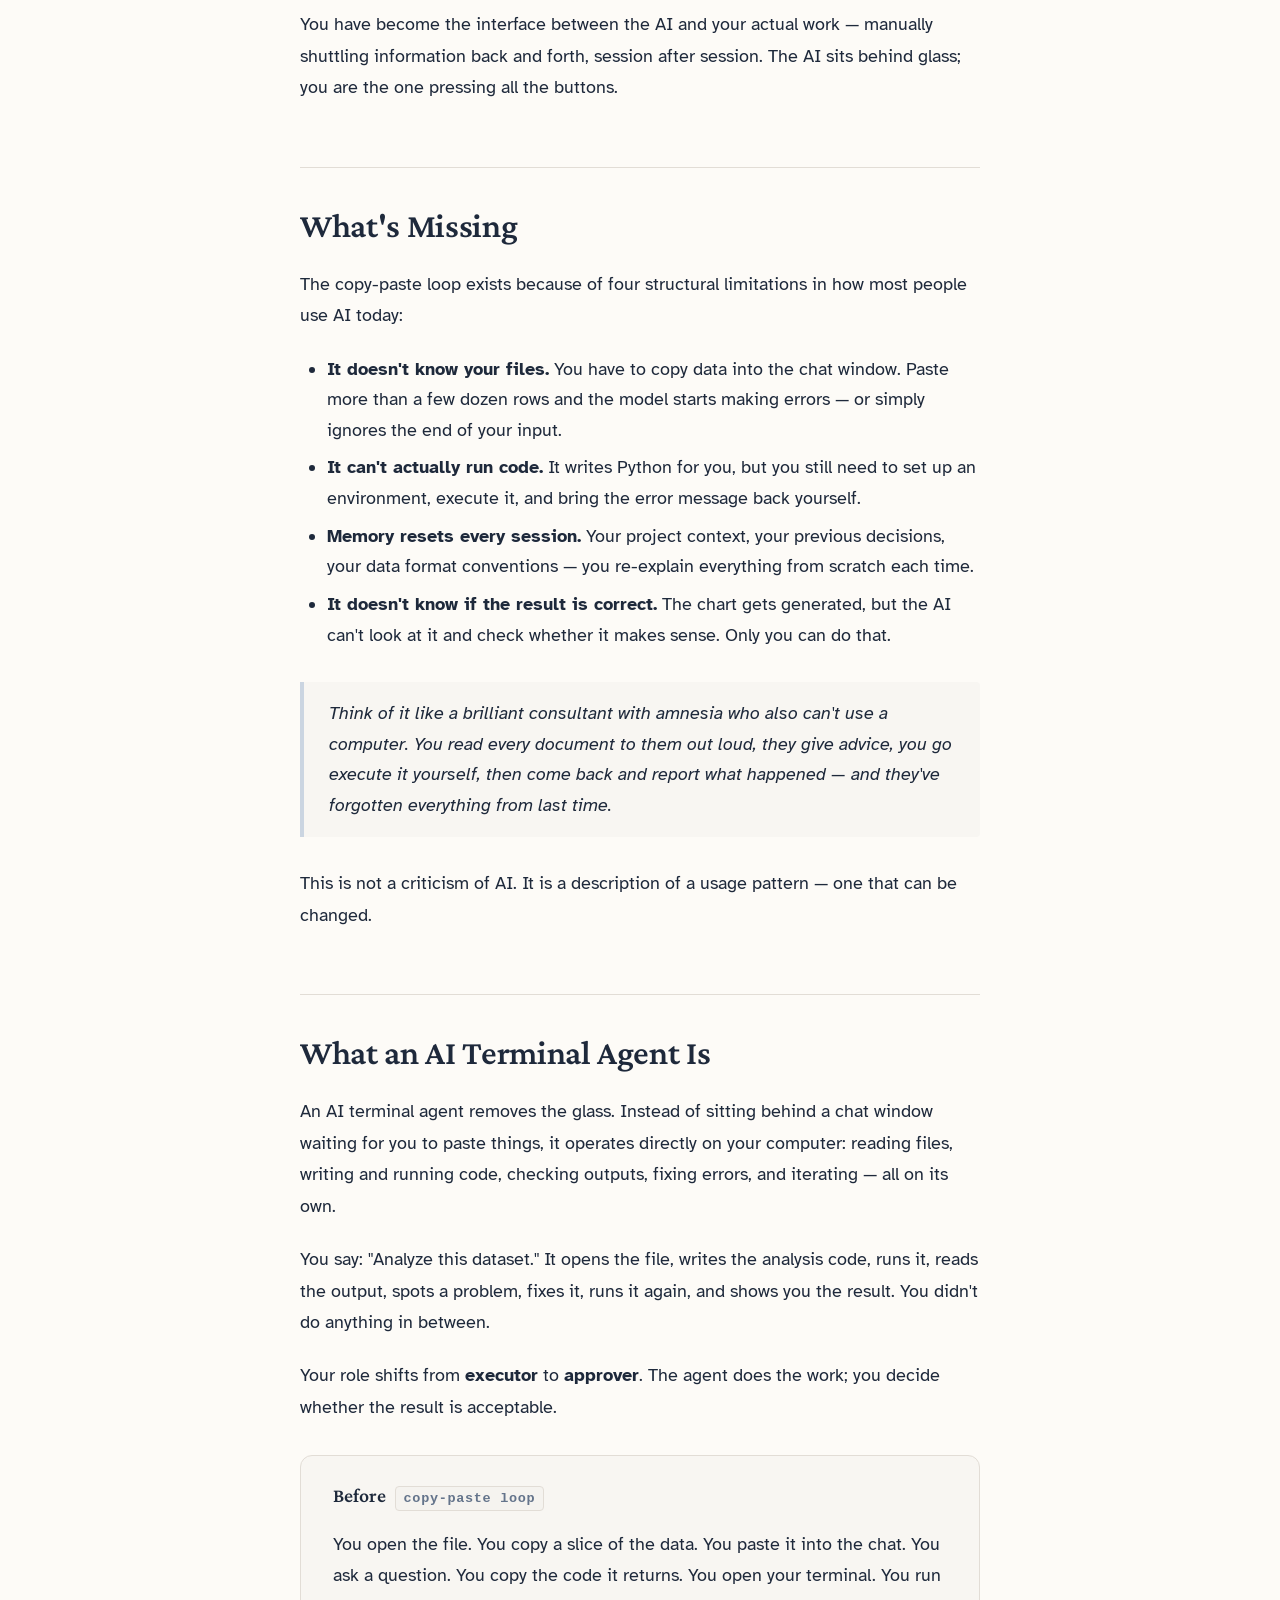
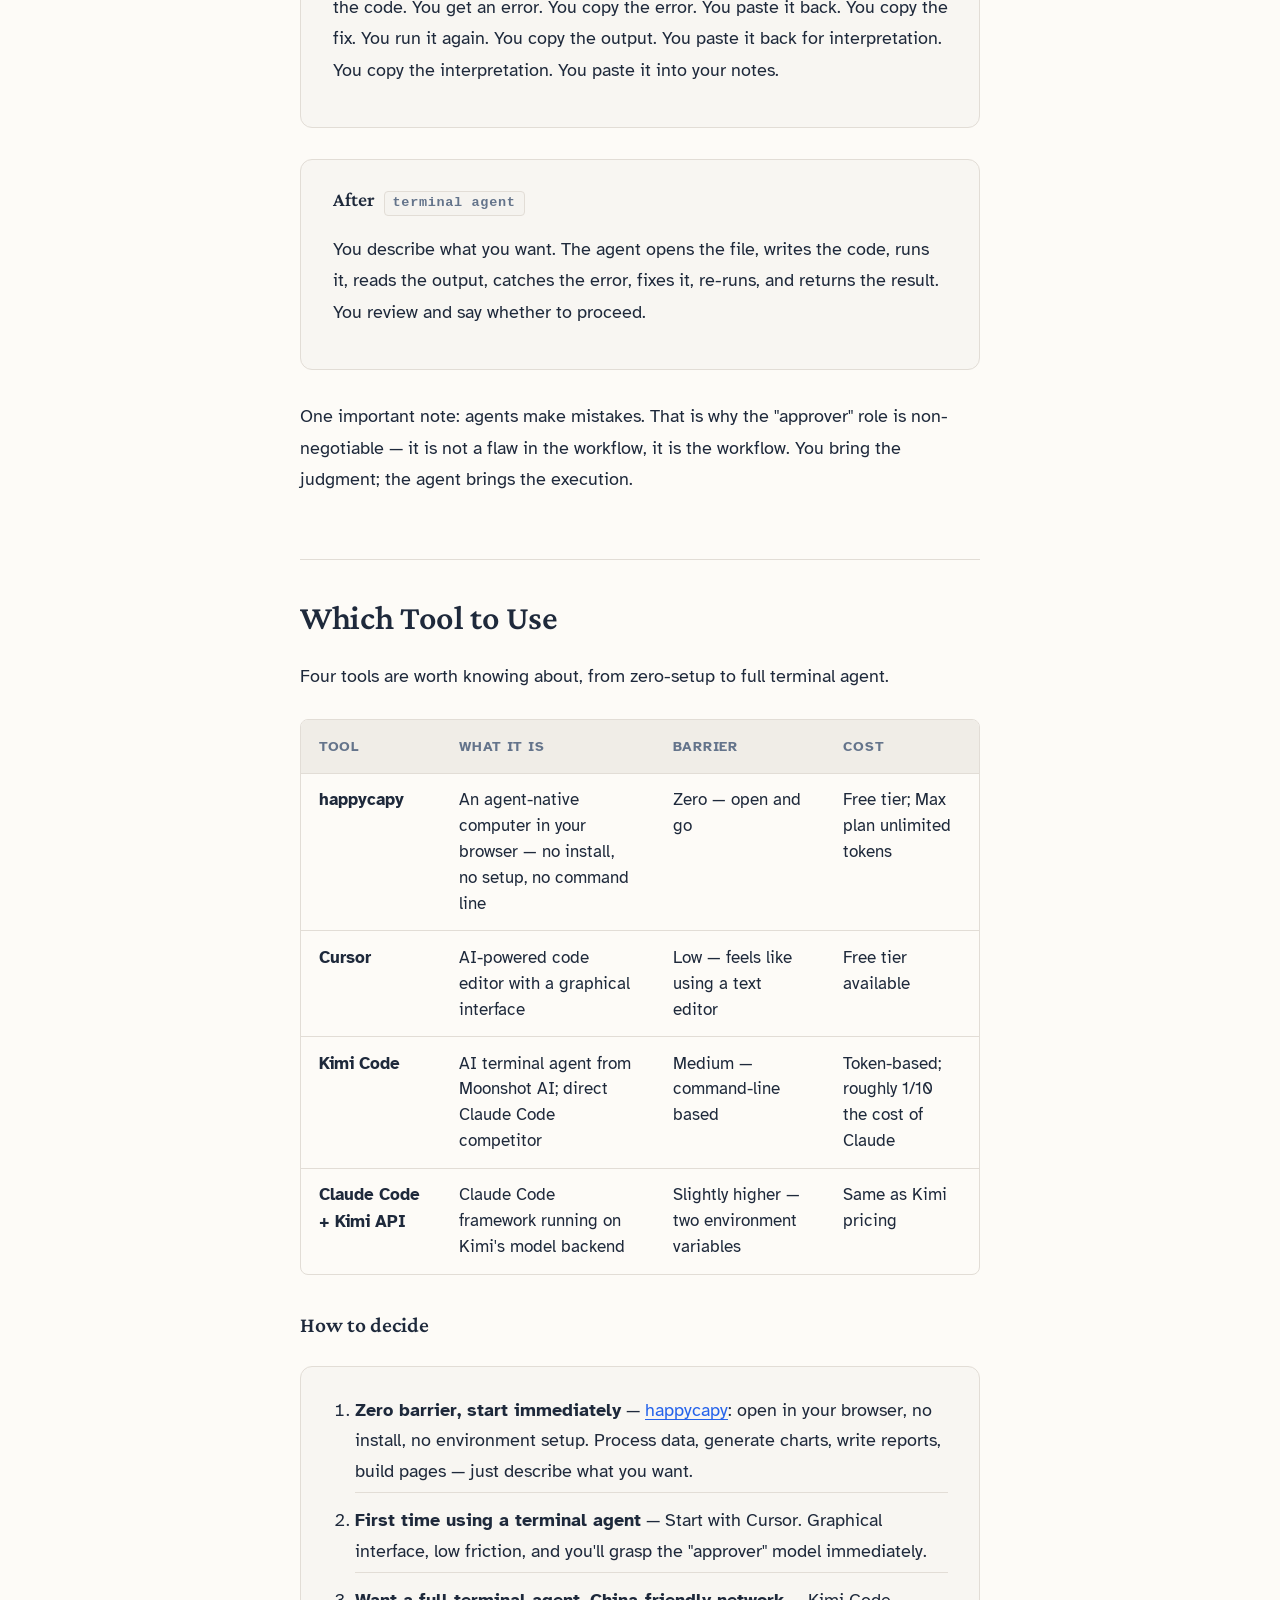
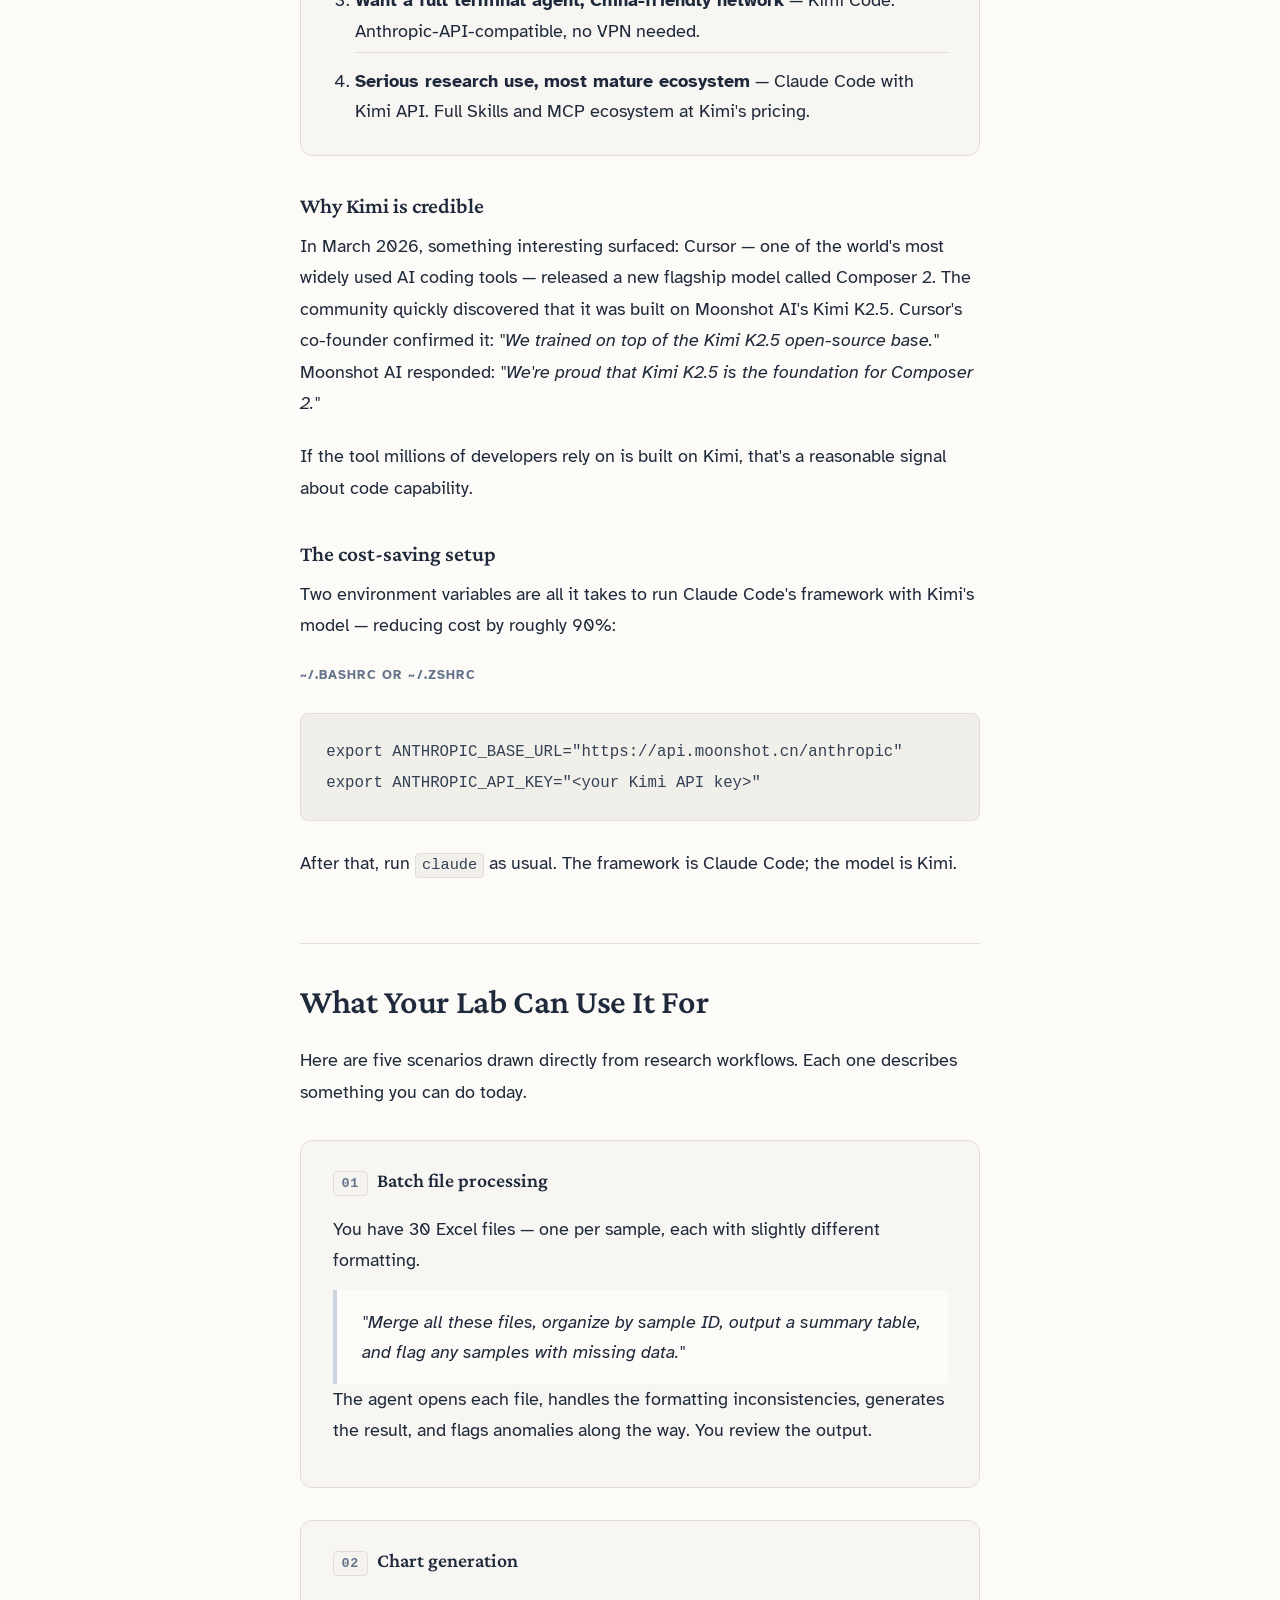
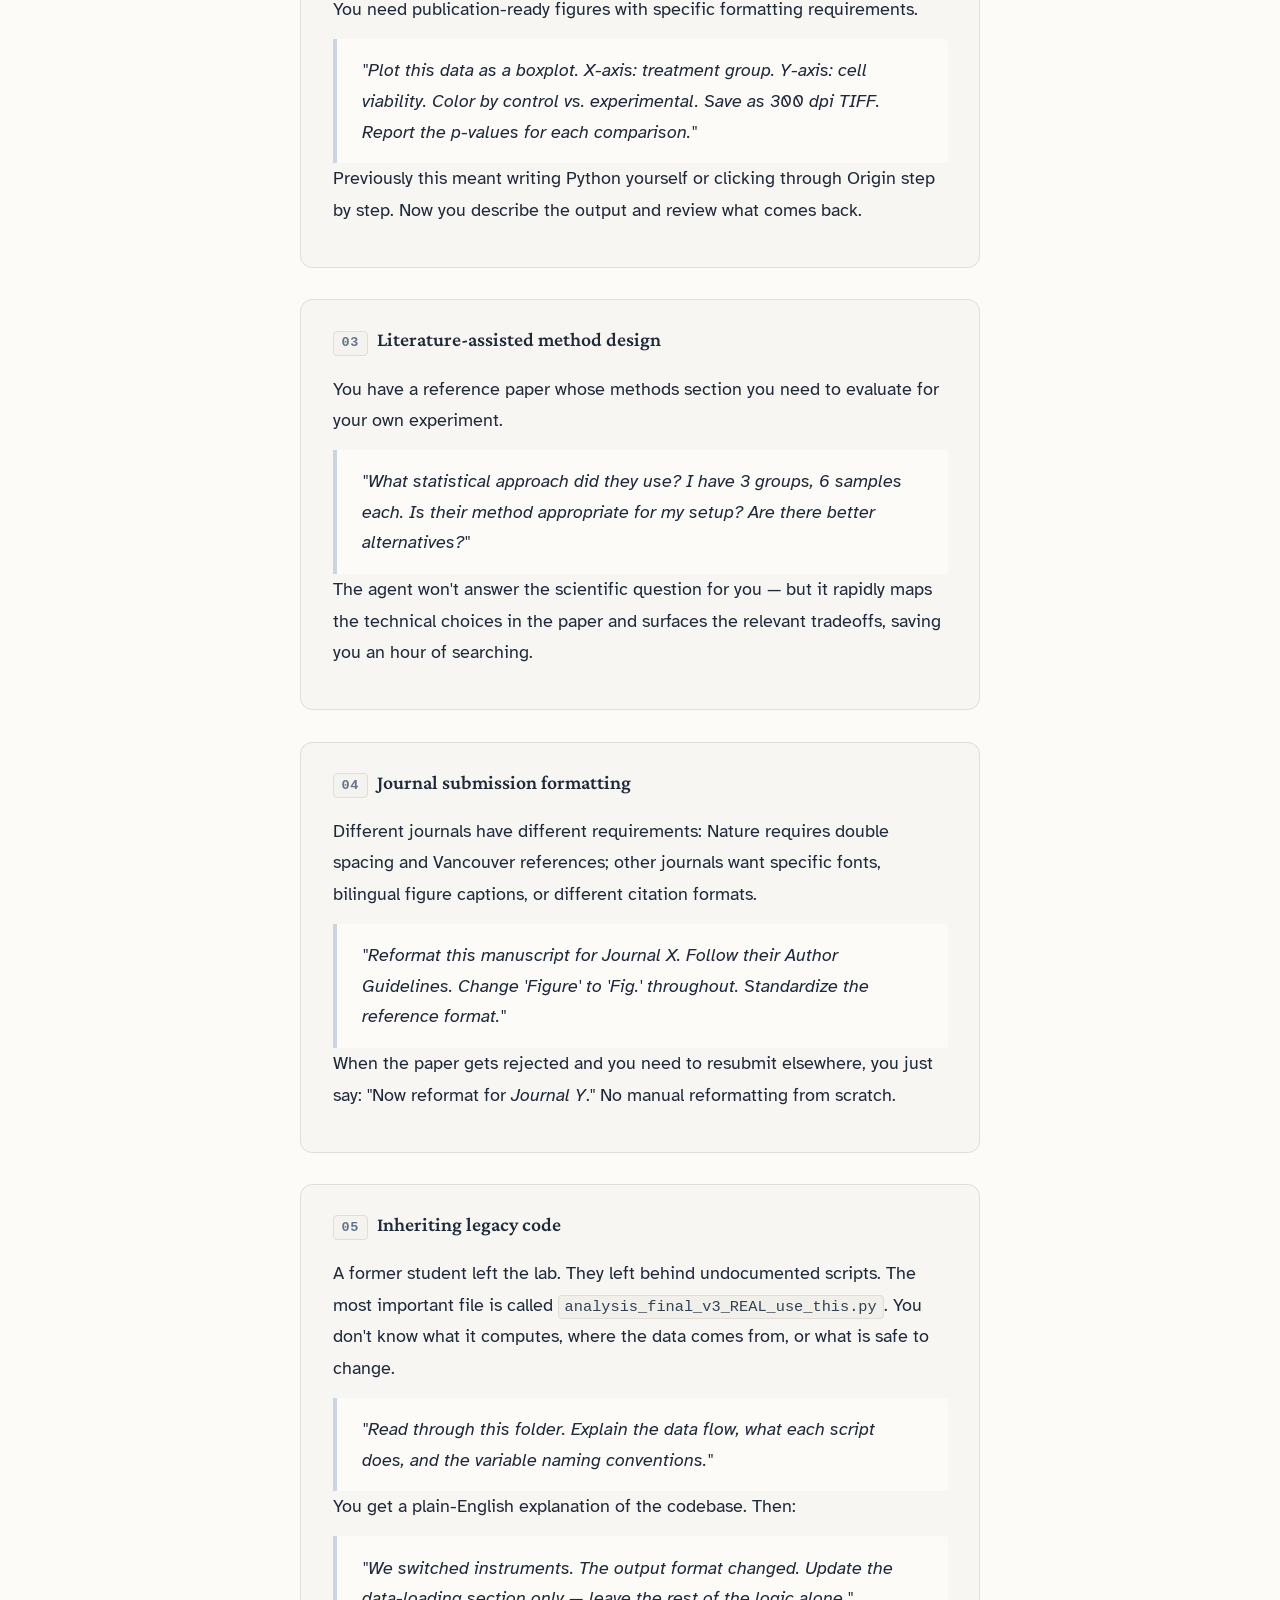
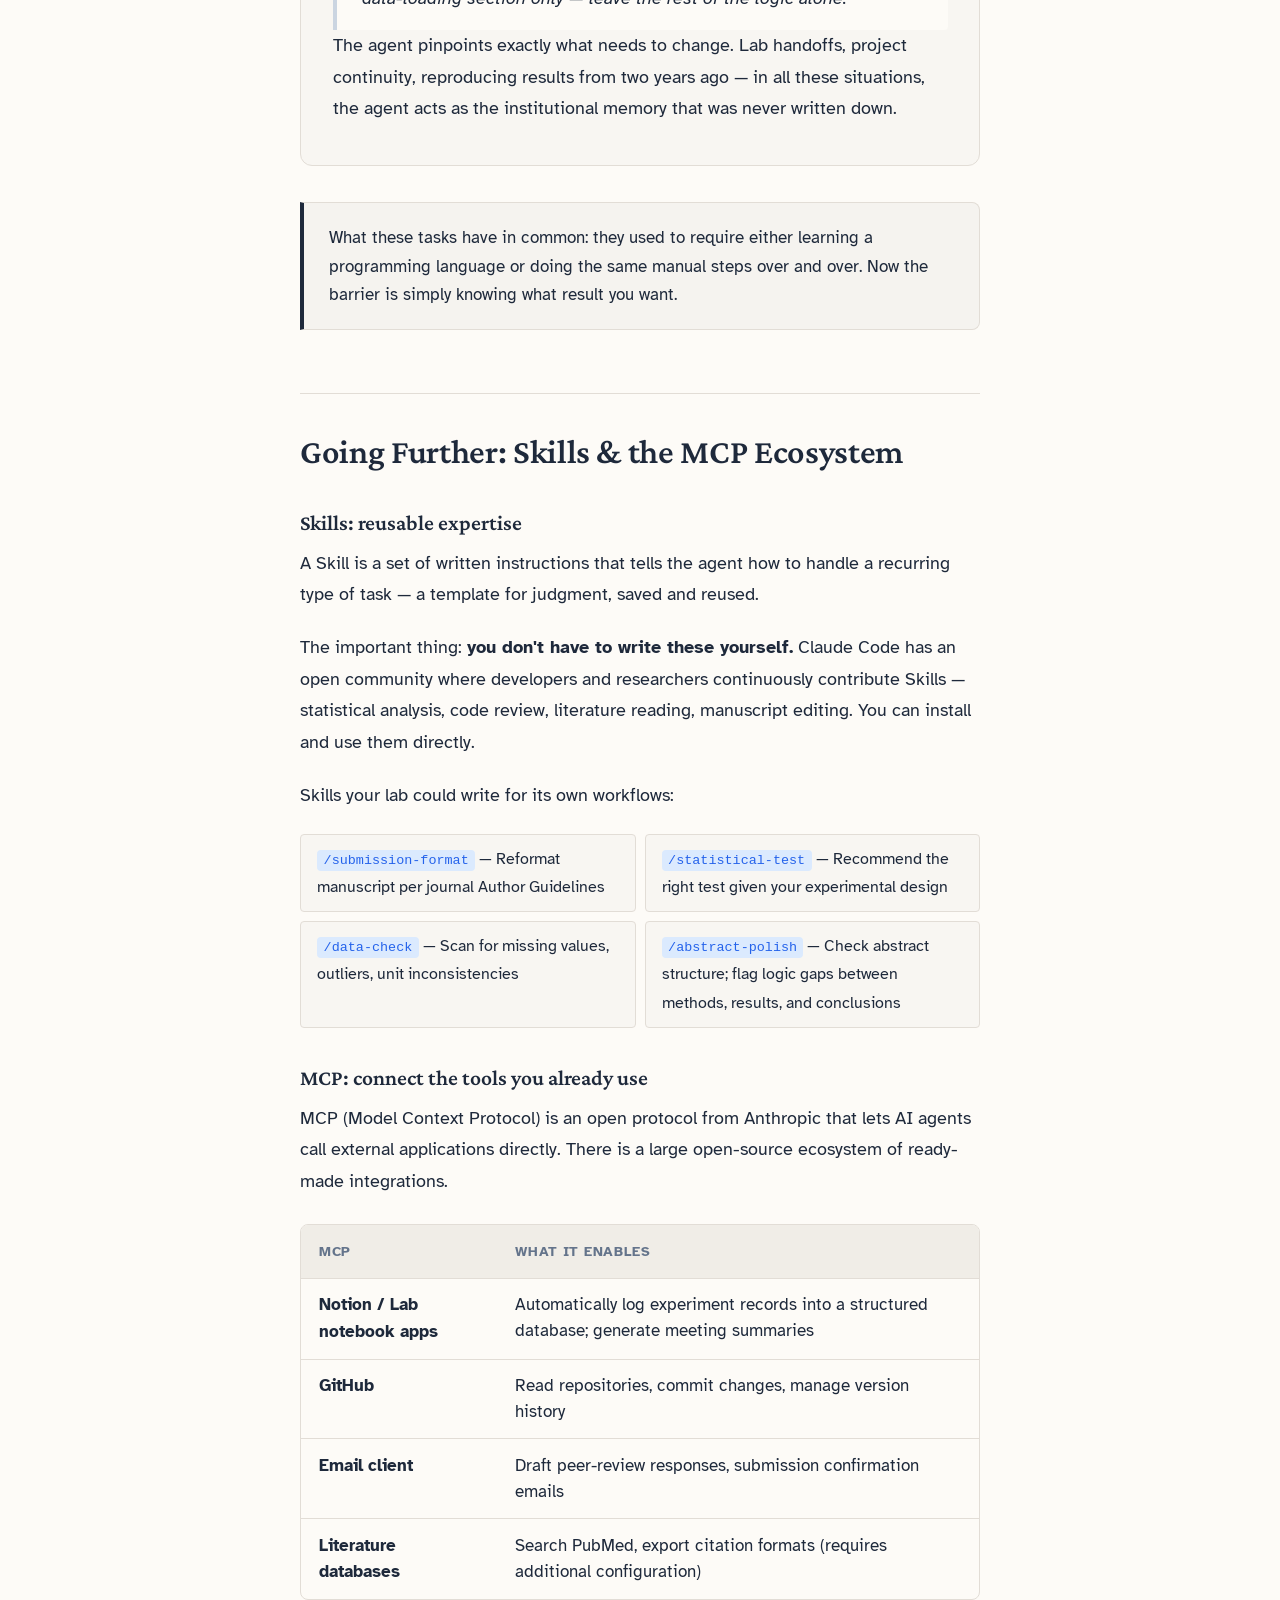
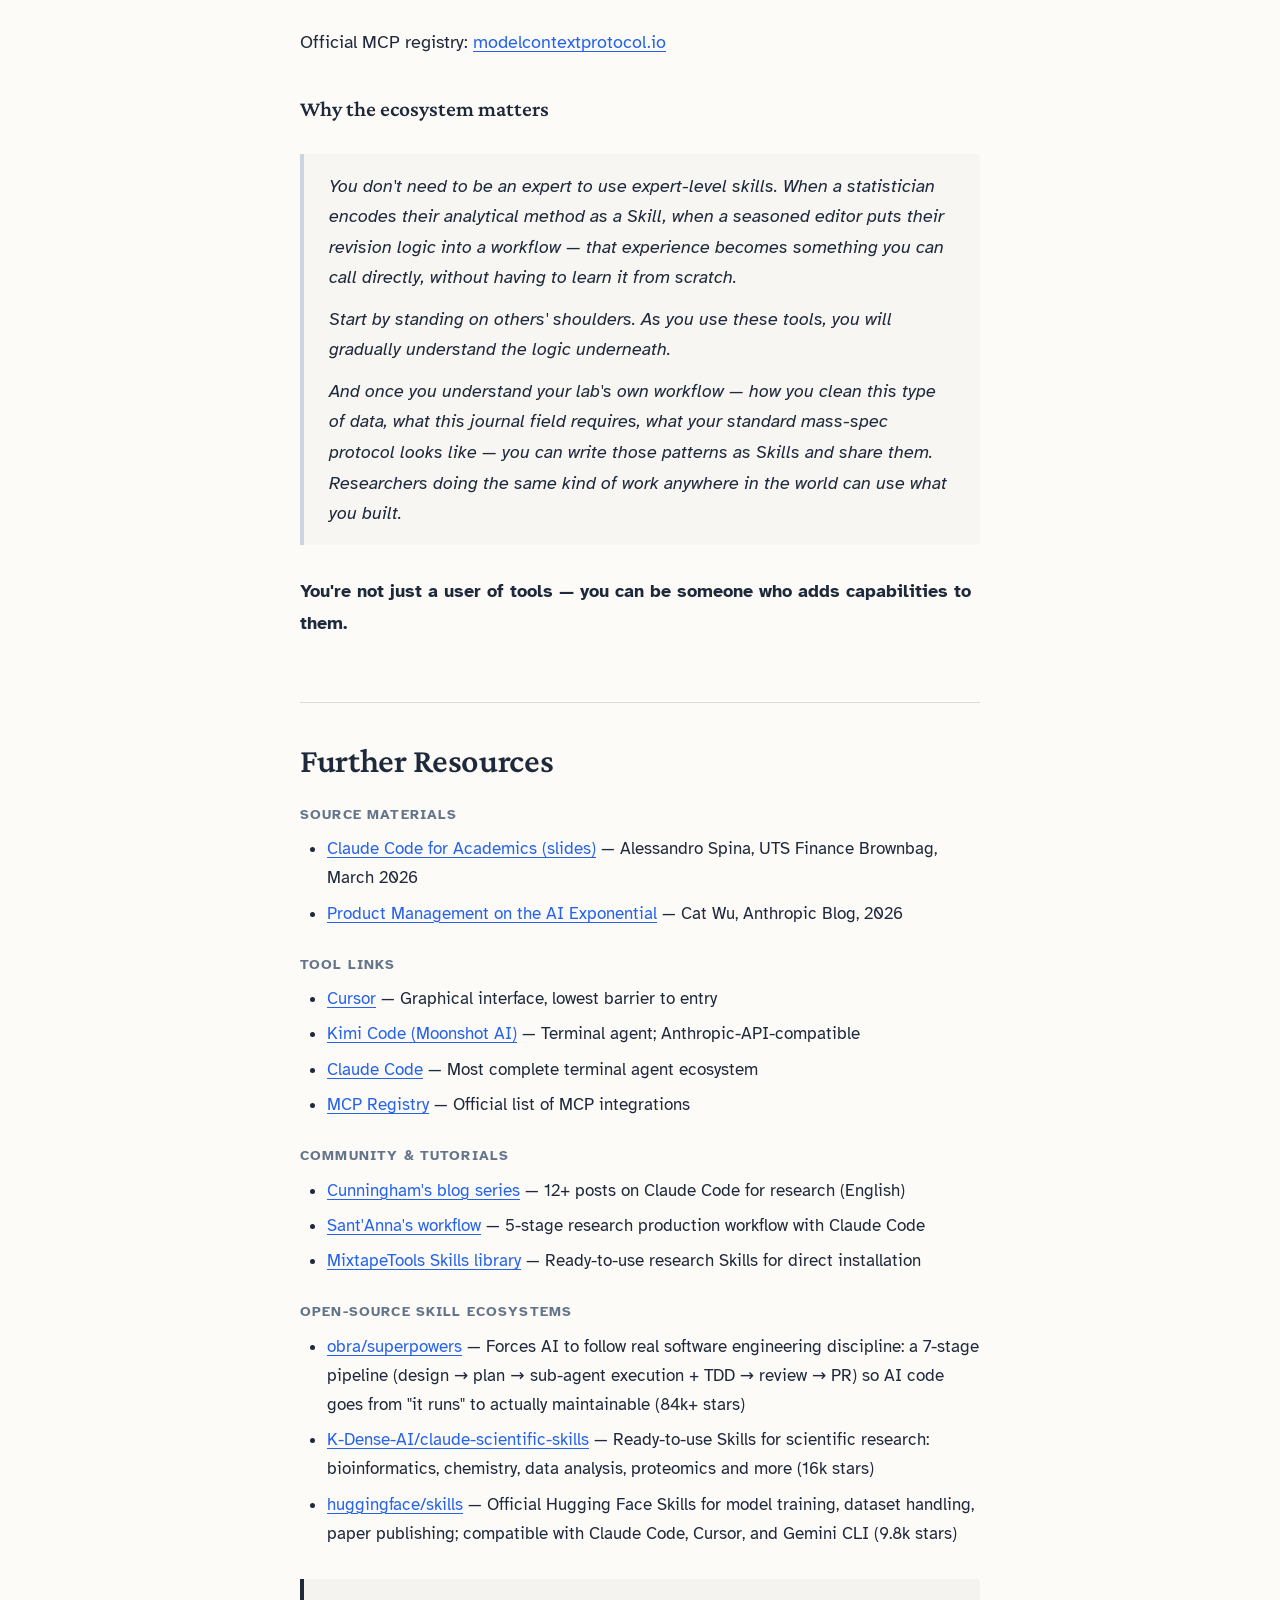
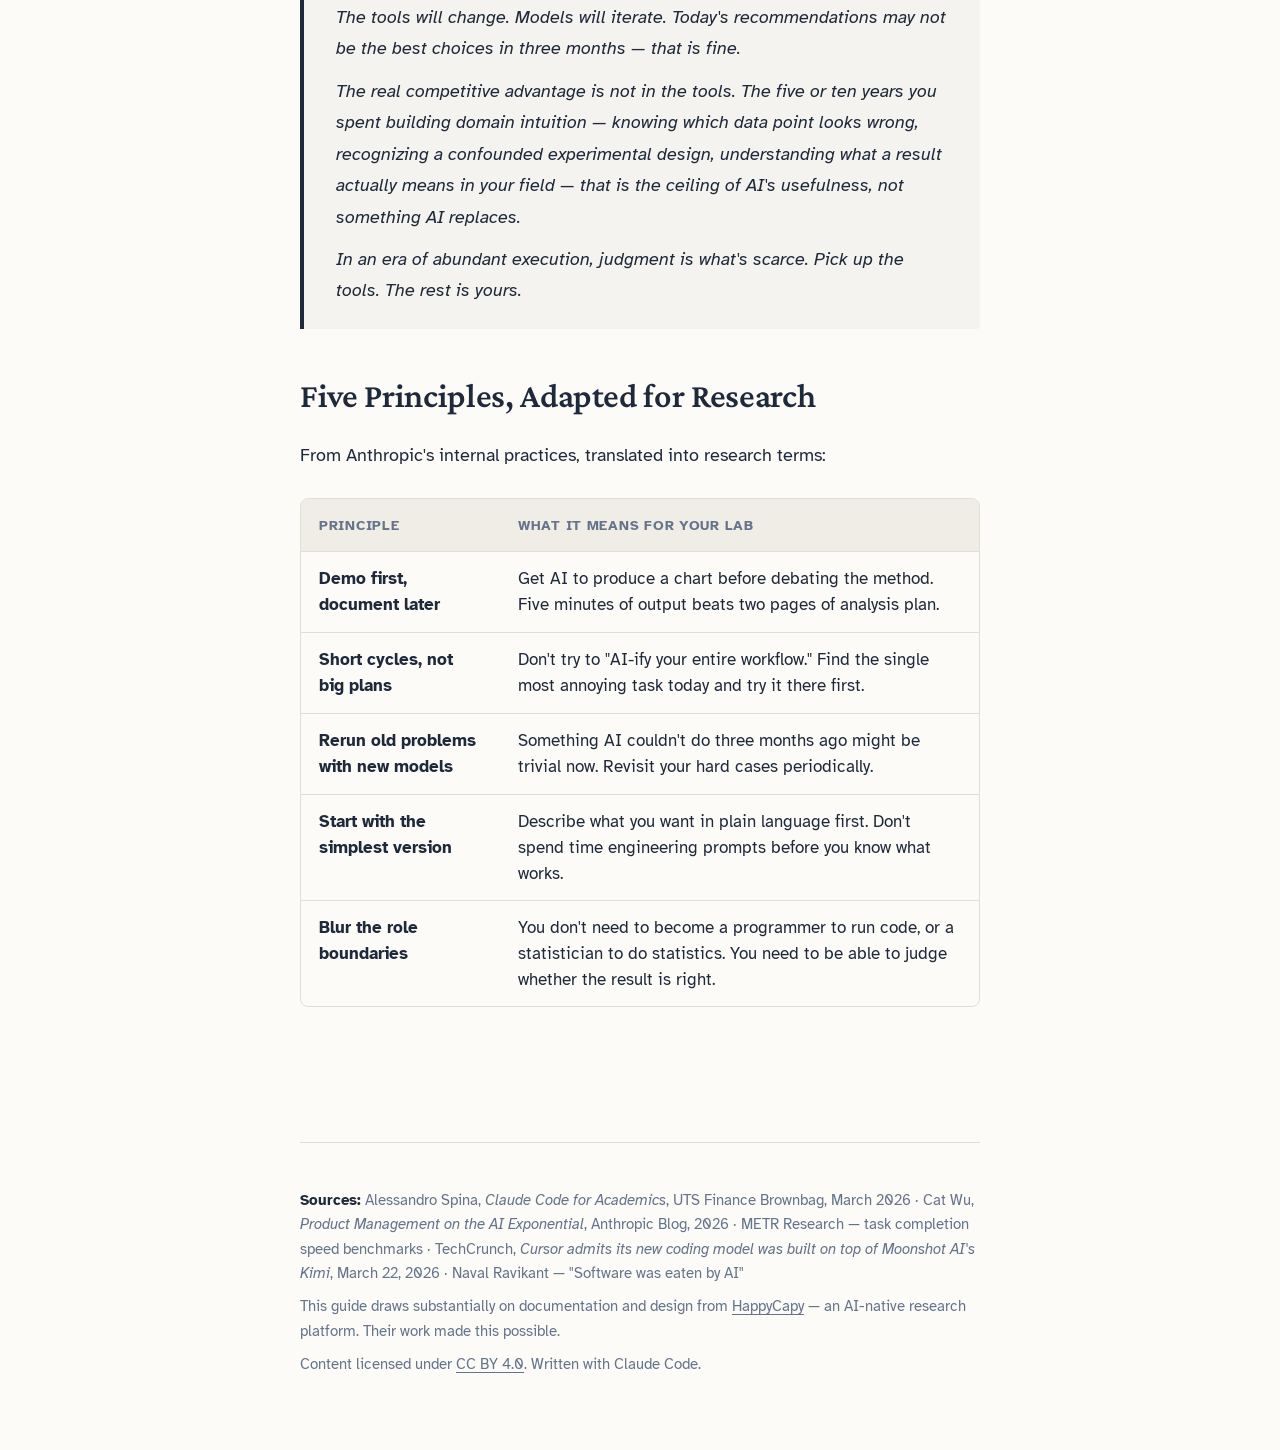
==== commit fa5bcf35: "fix: correct superpowers description — 7-stage engineering pipeline Co-Authored-By: Claude Sonnet 4." ====
--- a/en/index.html
+++ b/en/index.html
@@ -326,7 +326,7 @@
     <div class="resource-group">
       <h3>Open-Source Skill Ecosystems</h3>
       <ul>
-        <li><a href="https://github.com/obra/superpowers" target="_blank" rel="noopener">obra/superpowers</a> — No complex prompts needed: install pre-built Skills and let your AI agent work in a structured, reliable way; the Skills ecosystem in this guide is built on this framework</li>
+        <li><a href="https://github.com/obra/superpowers" target="_blank" rel="noopener">obra/superpowers</a> — Forces AI to follow real software engineering discipline: a 7-stage pipeline (design → plan → sub-agent execution + TDD → review → PR) so AI code goes from "it runs" to actually maintainable (84k+ stars)</li>
         <li><a href="https://github.com/K-Dense-AI/claude-scientific-skills" target="_blank" rel="noopener">K-Dense-AI/claude-scientific-skills</a> — Ready-to-use Skills for scientific research: bioinformatics, chemistry, data analysis, proteomics and more (16k stars)</li>
         <li><a href="https://github.com/huggingface/skills" target="_blank" rel="noopener">huggingface/skills</a> — Official Hugging Face Skills for model training, dataset handling, paper publishing; compatible with Claude Code, Cursor, and Gemini CLI (9.8k stars)</li>
       </ul>
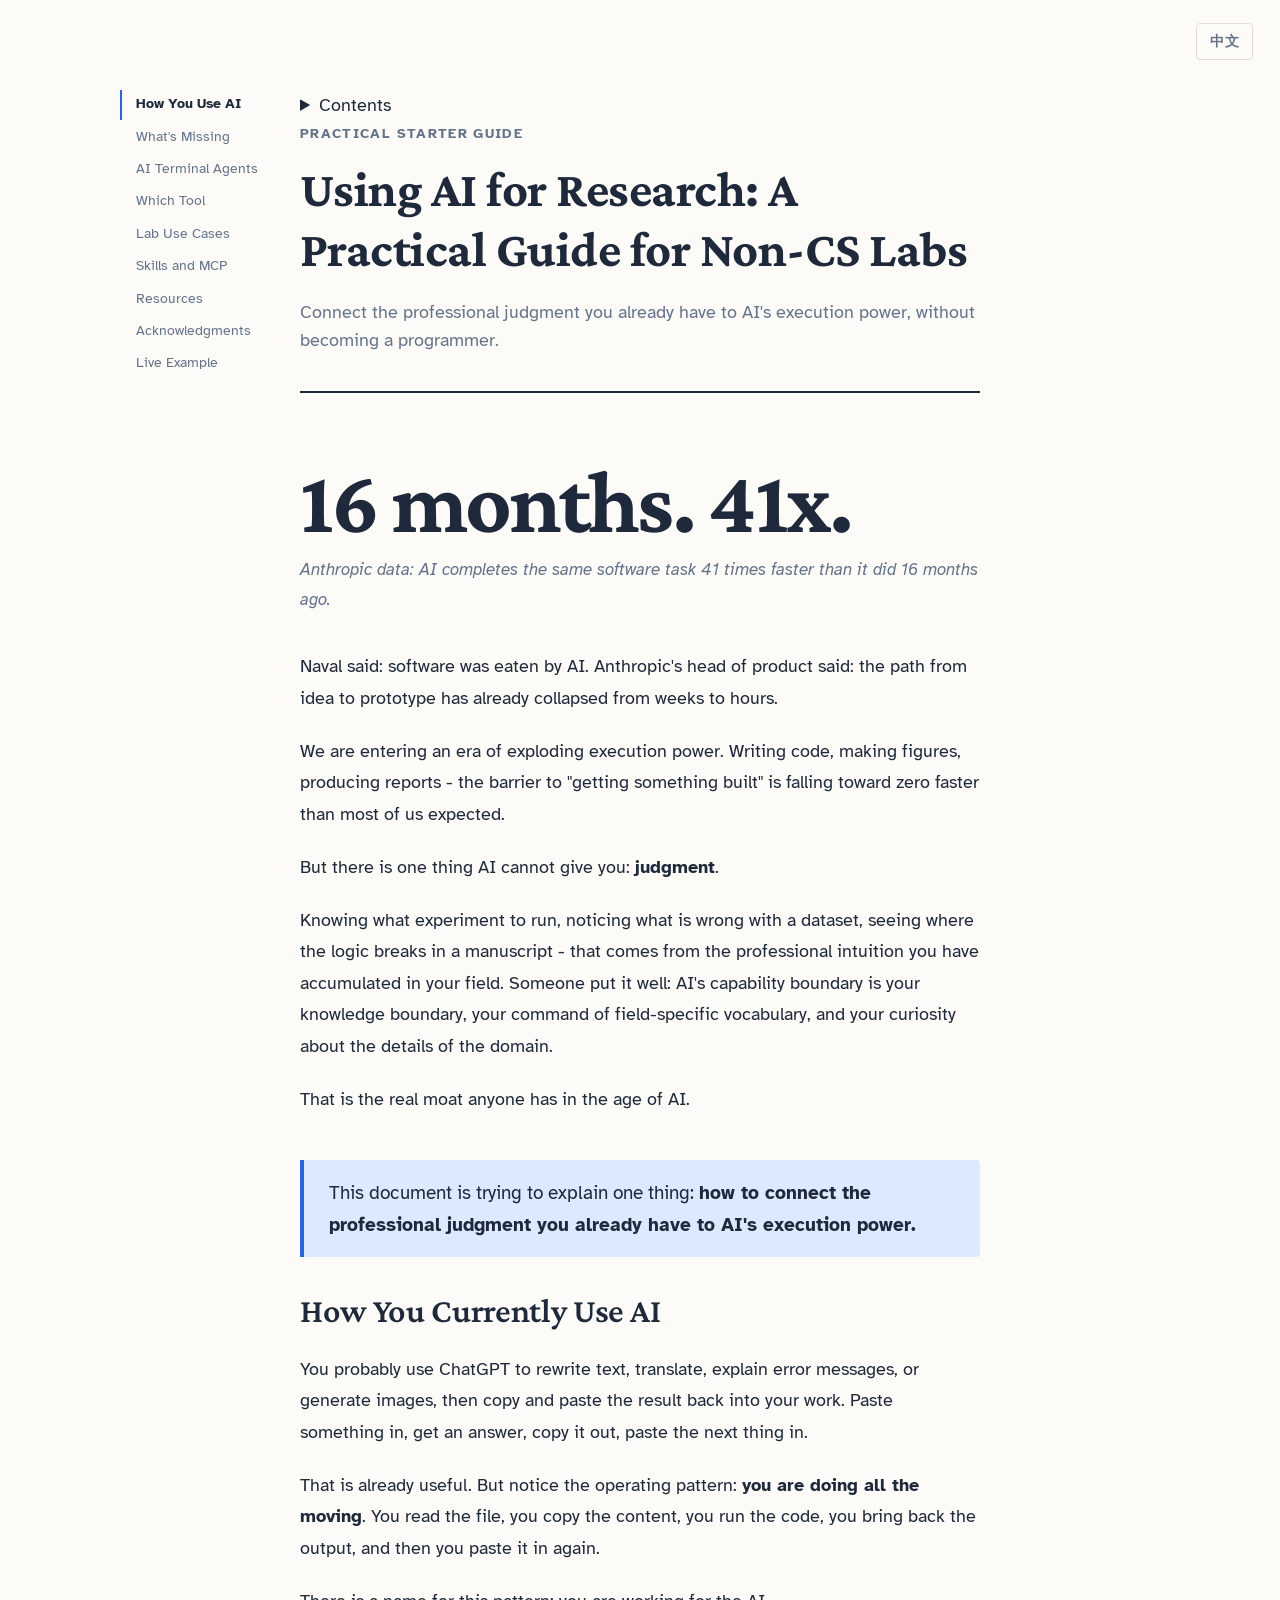
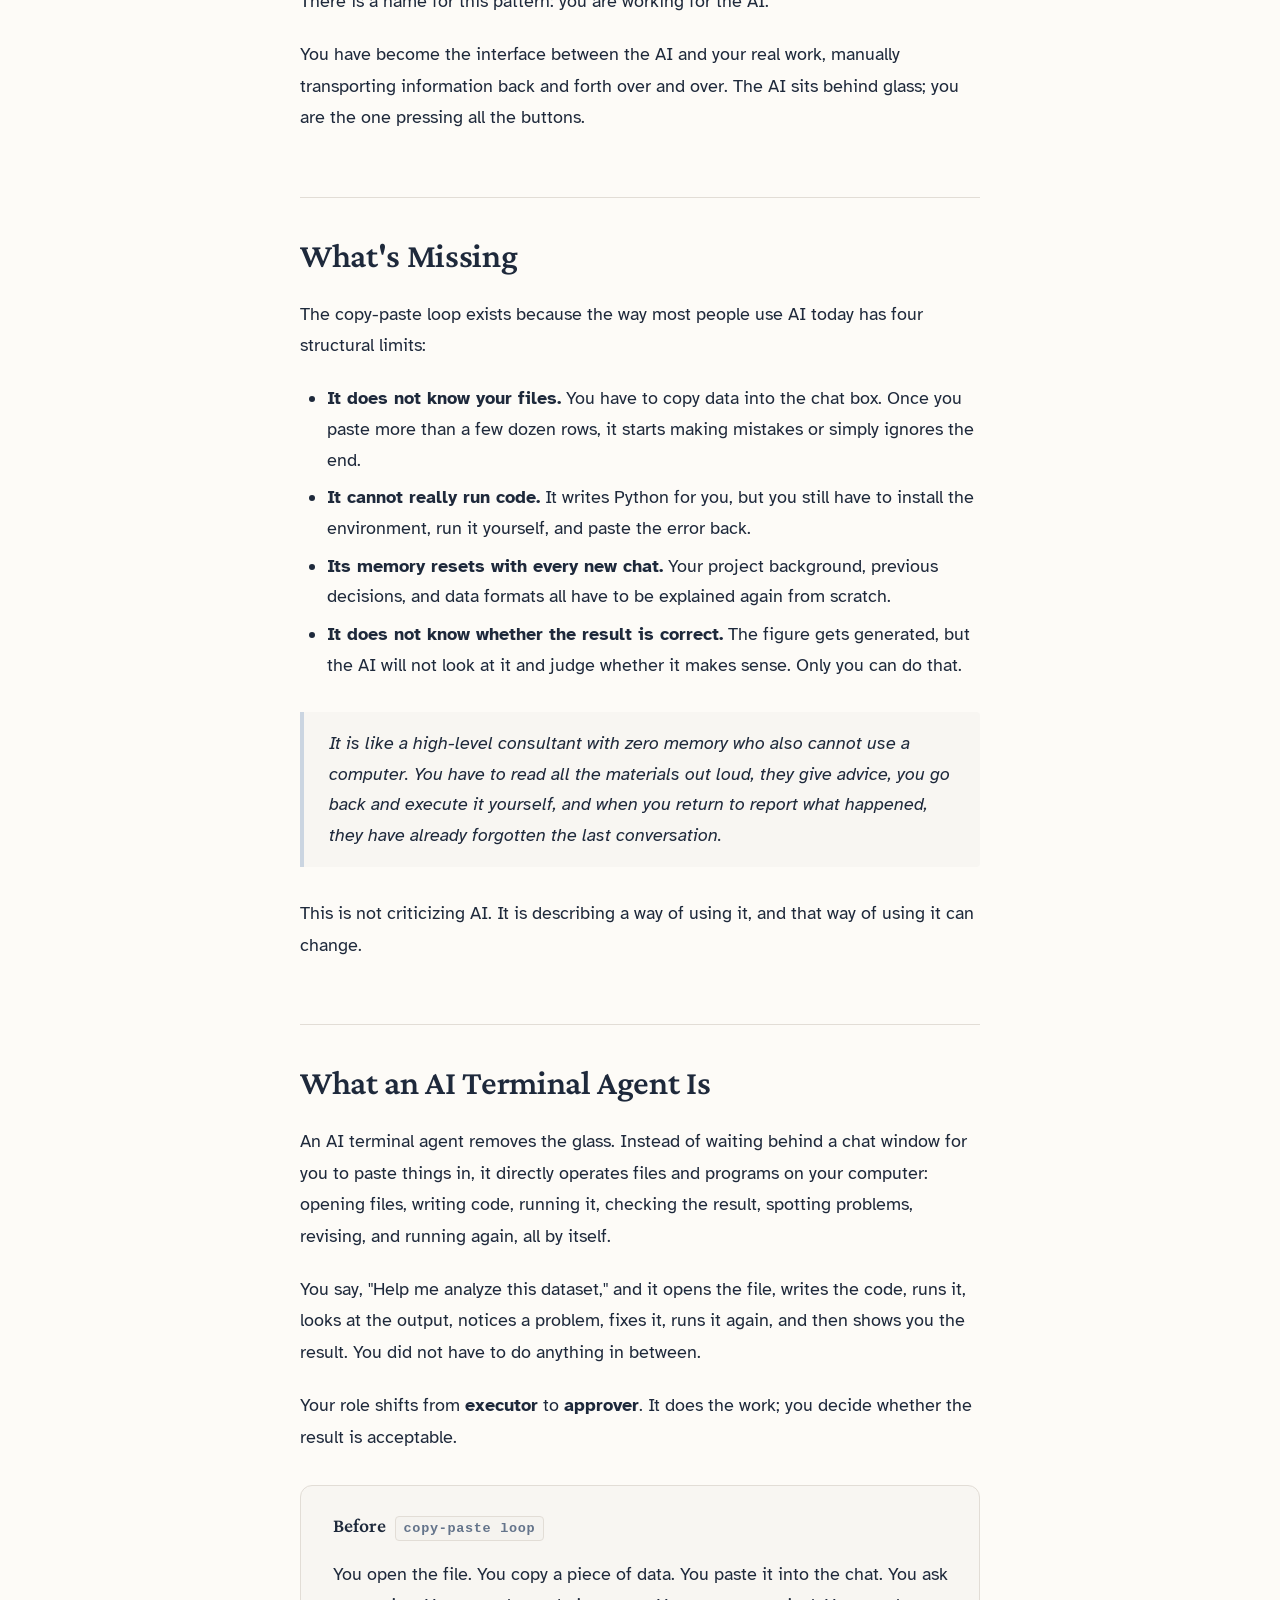
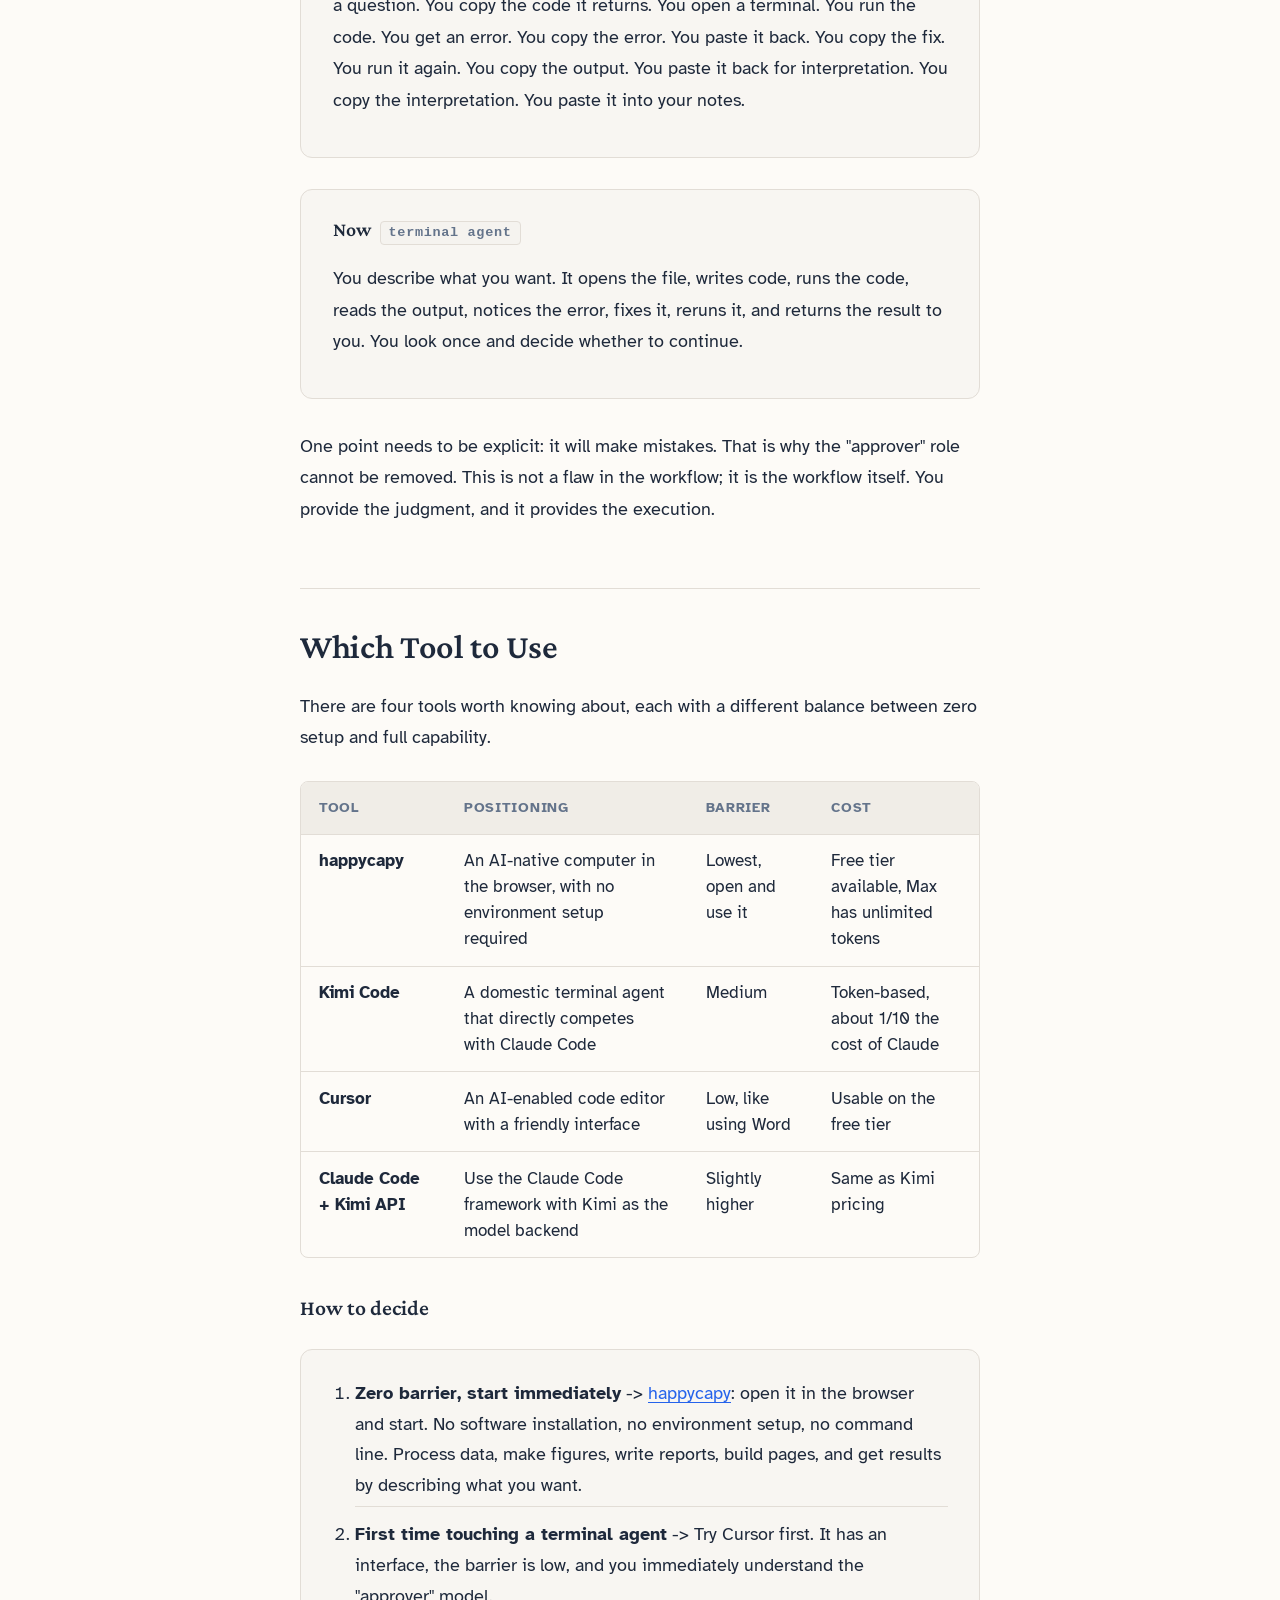
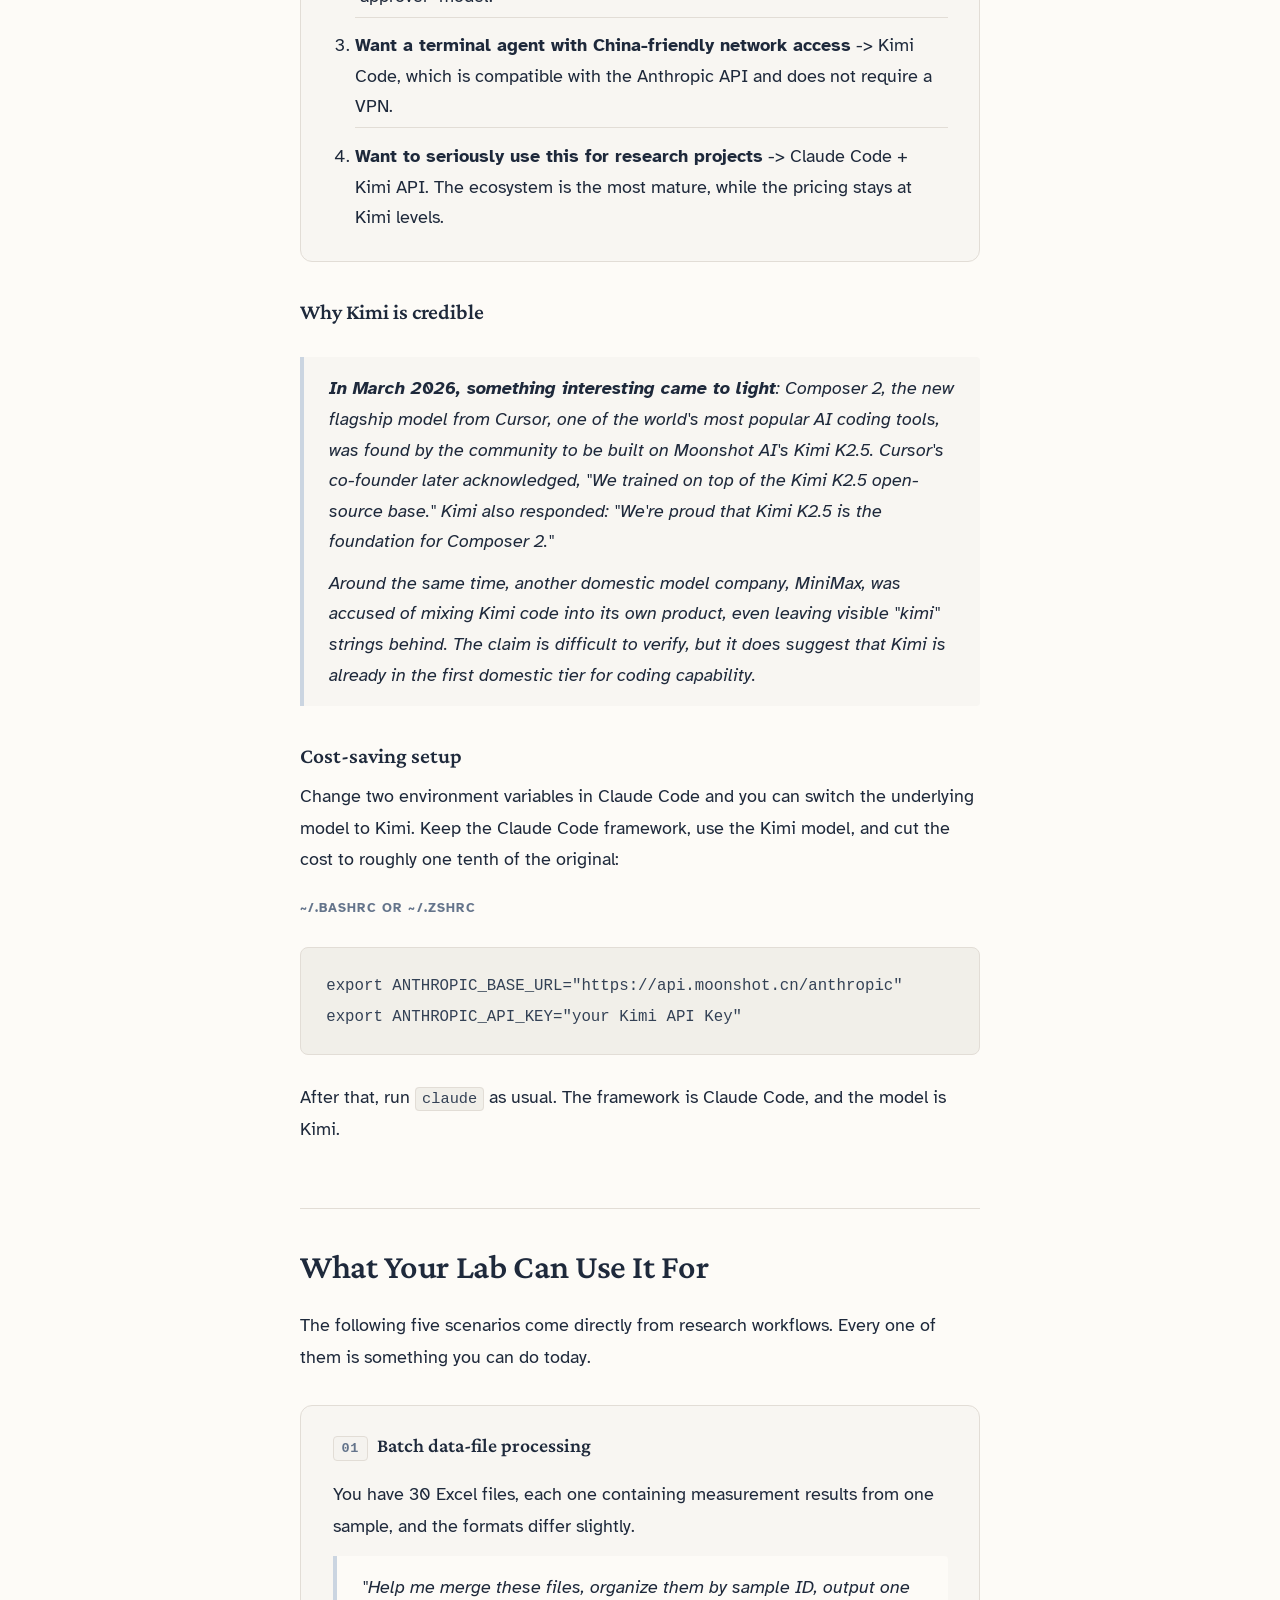
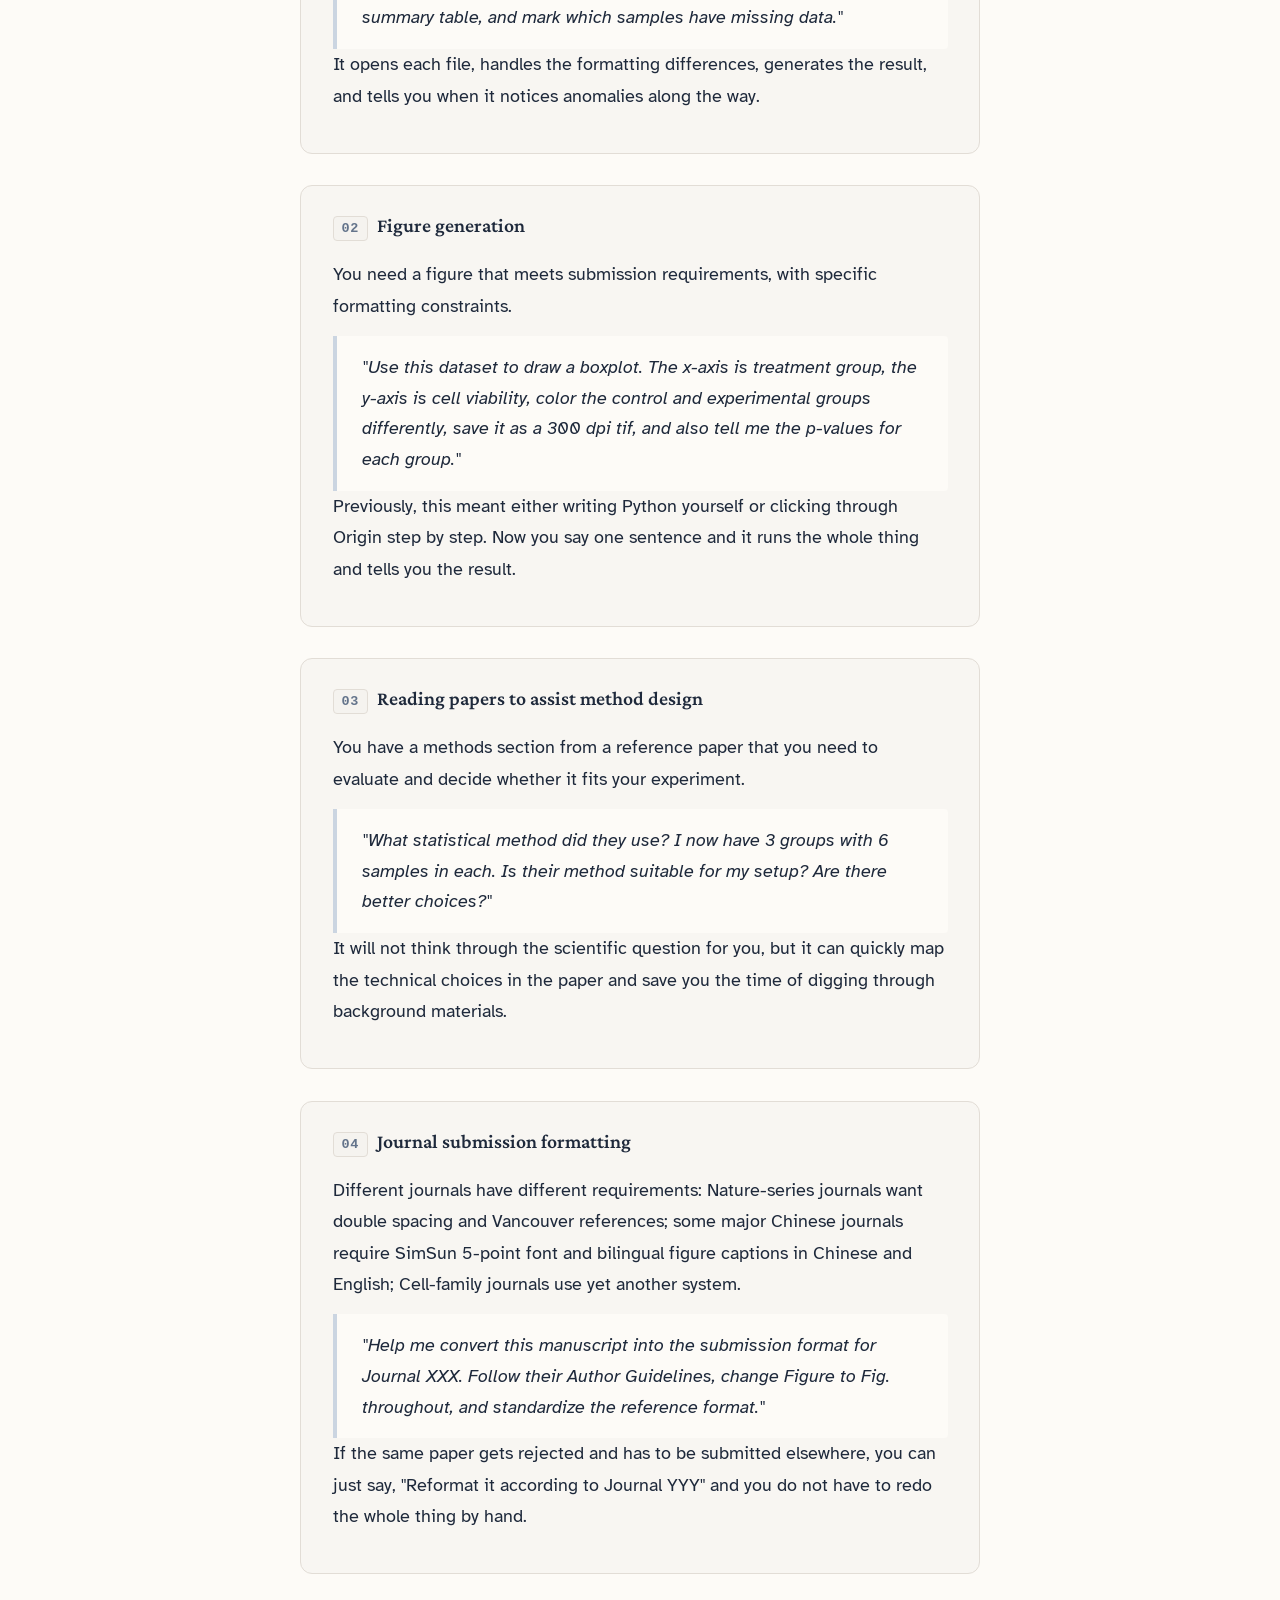
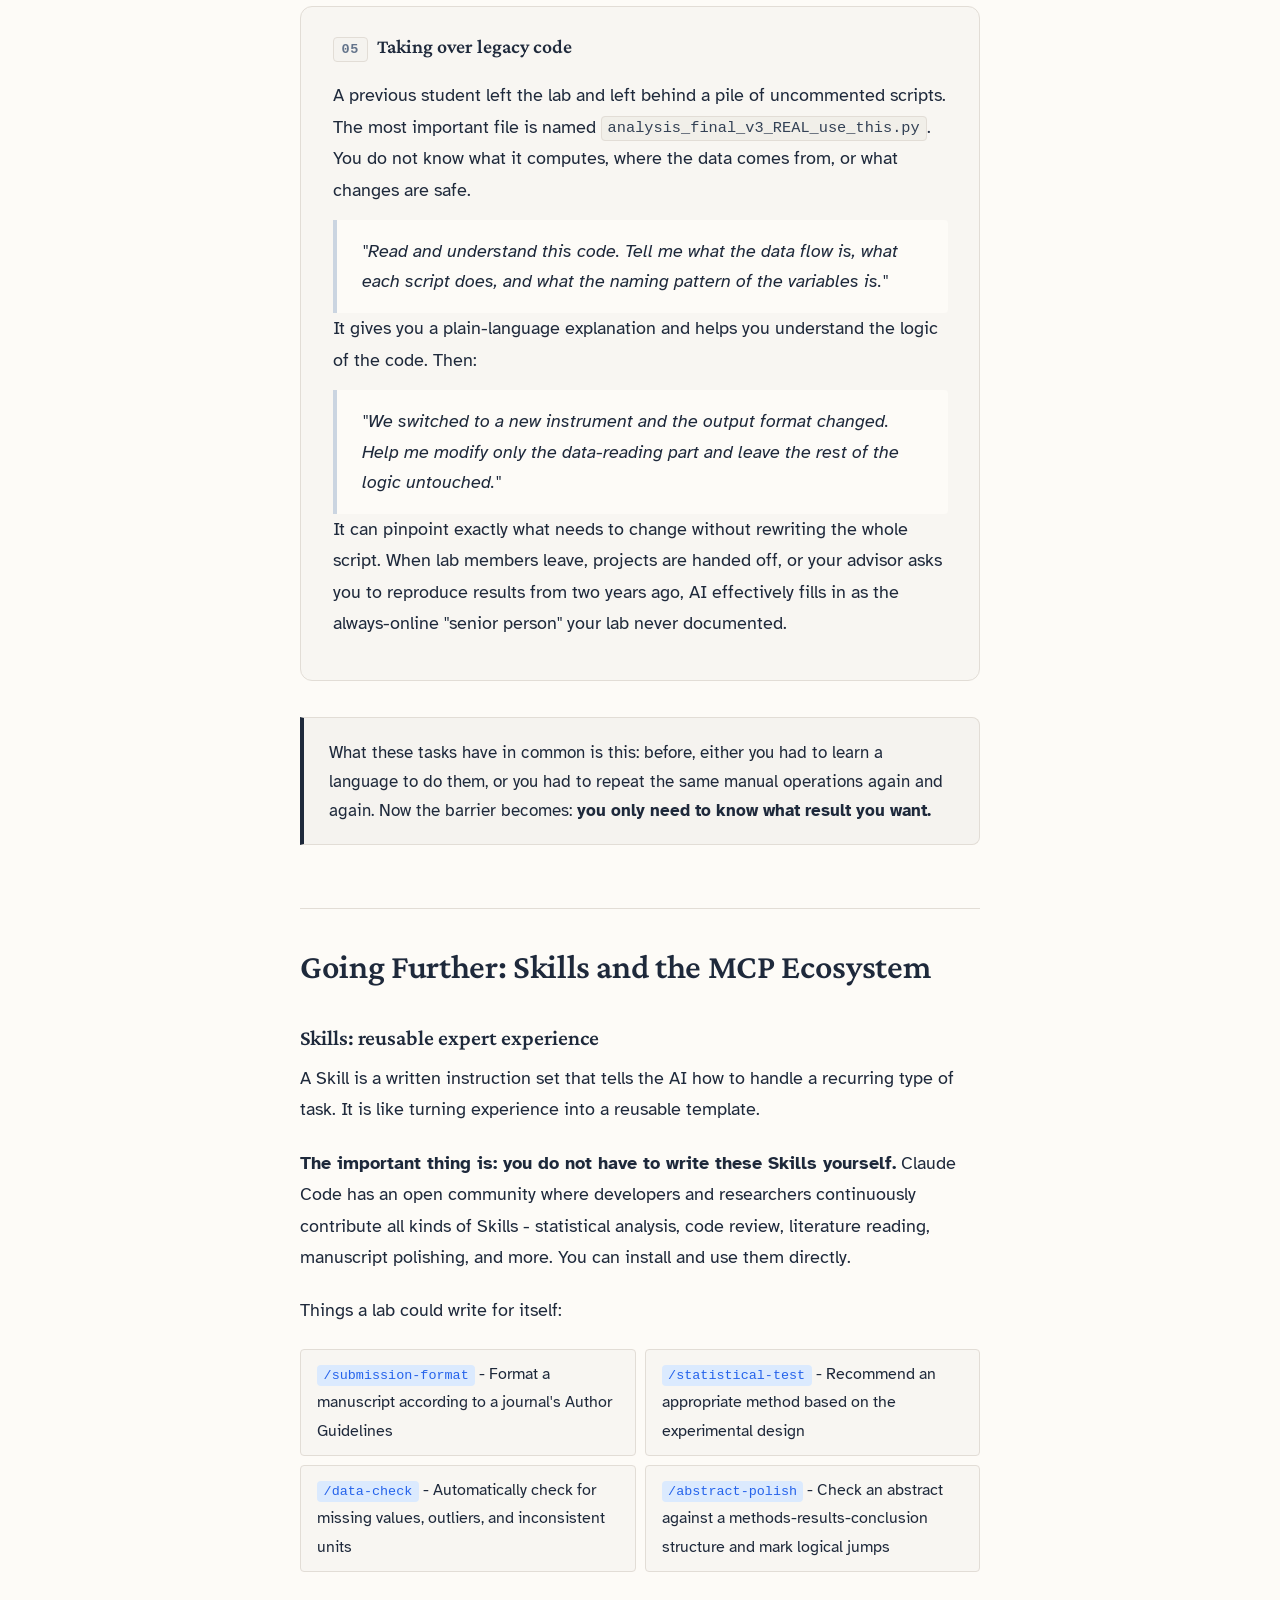
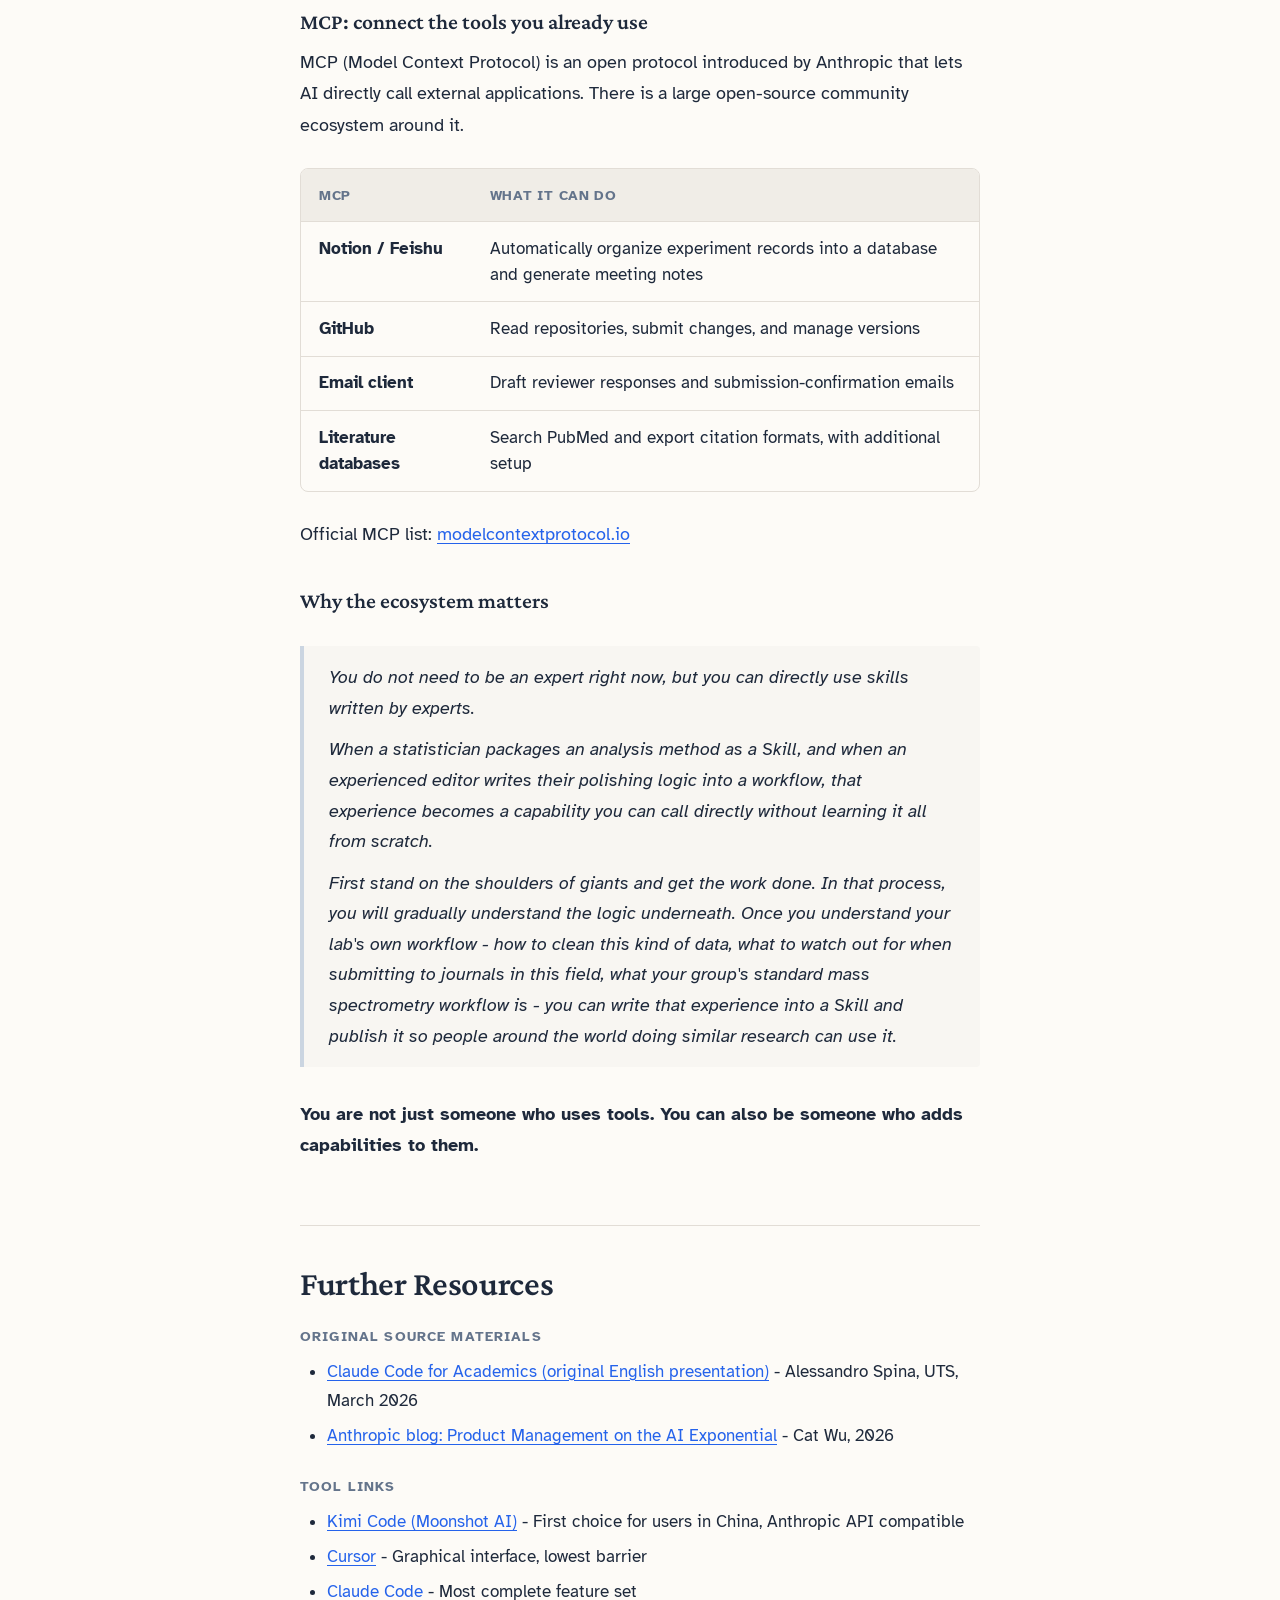
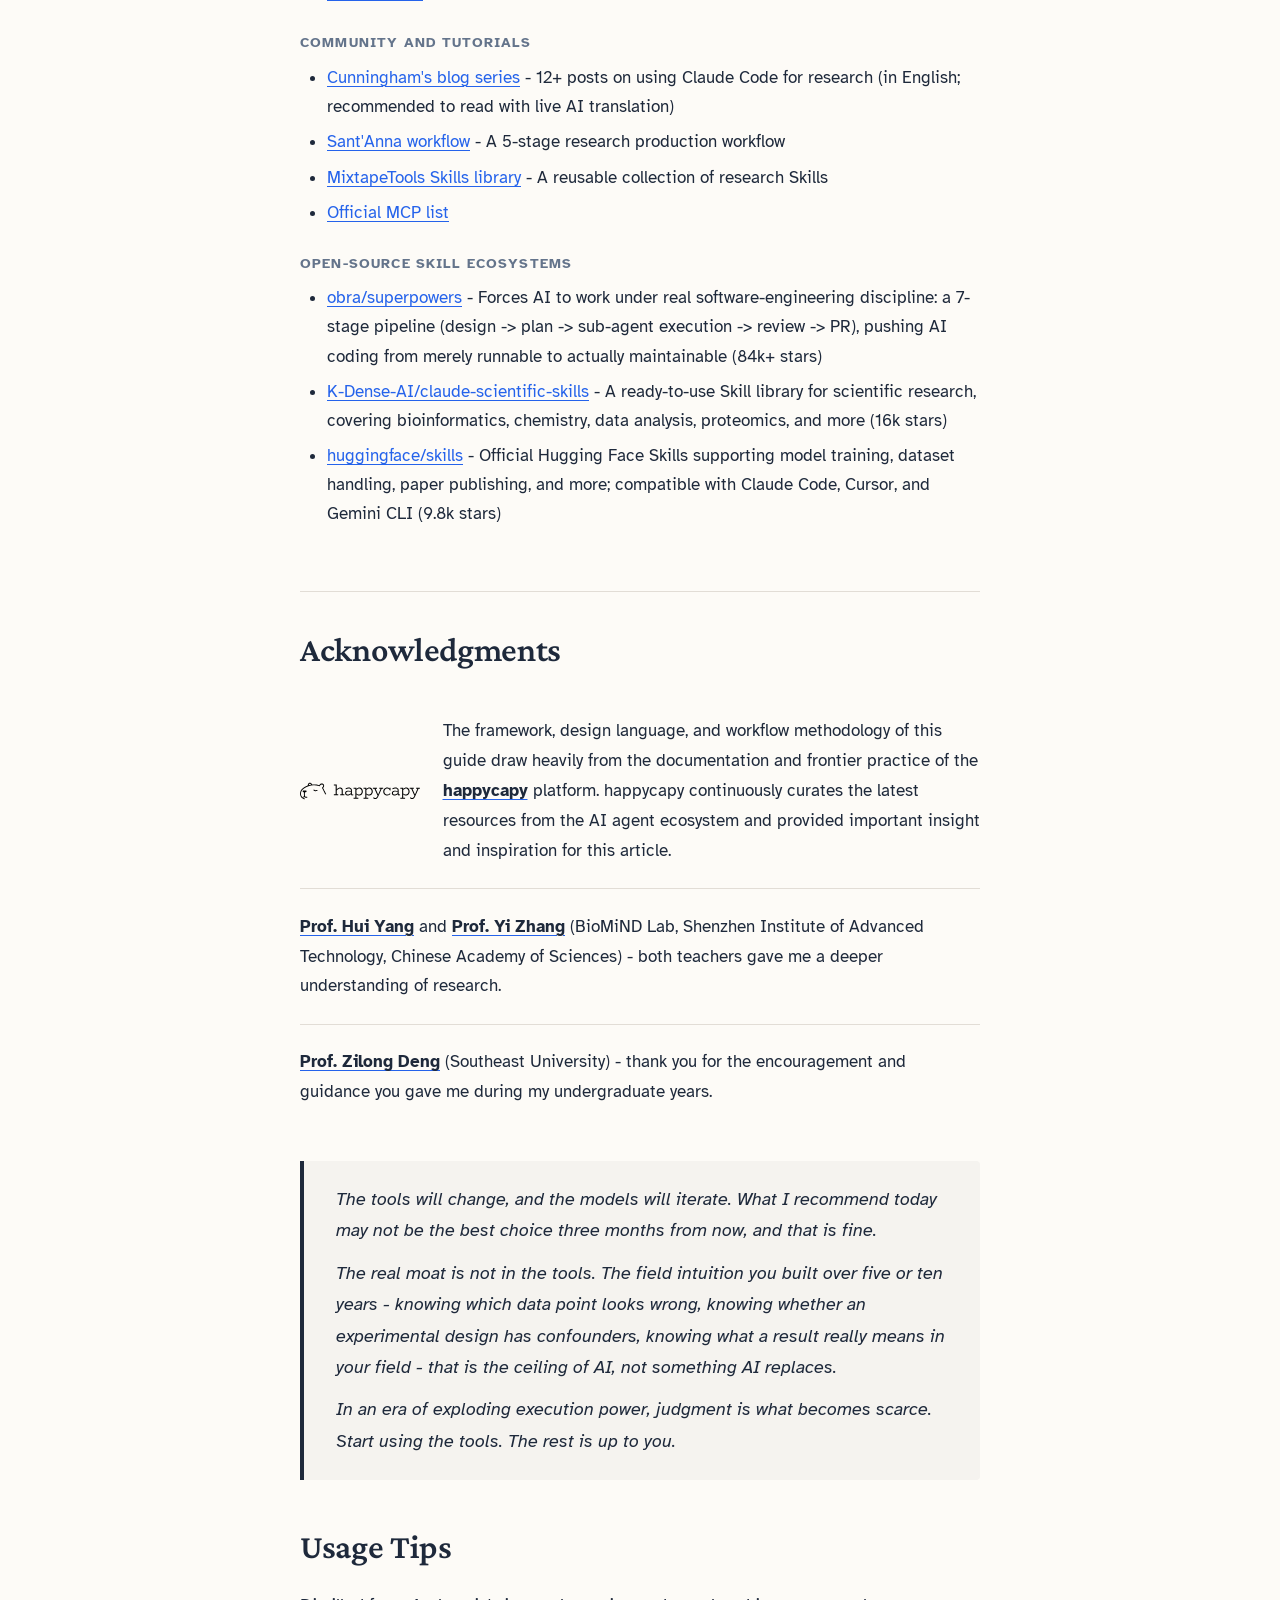
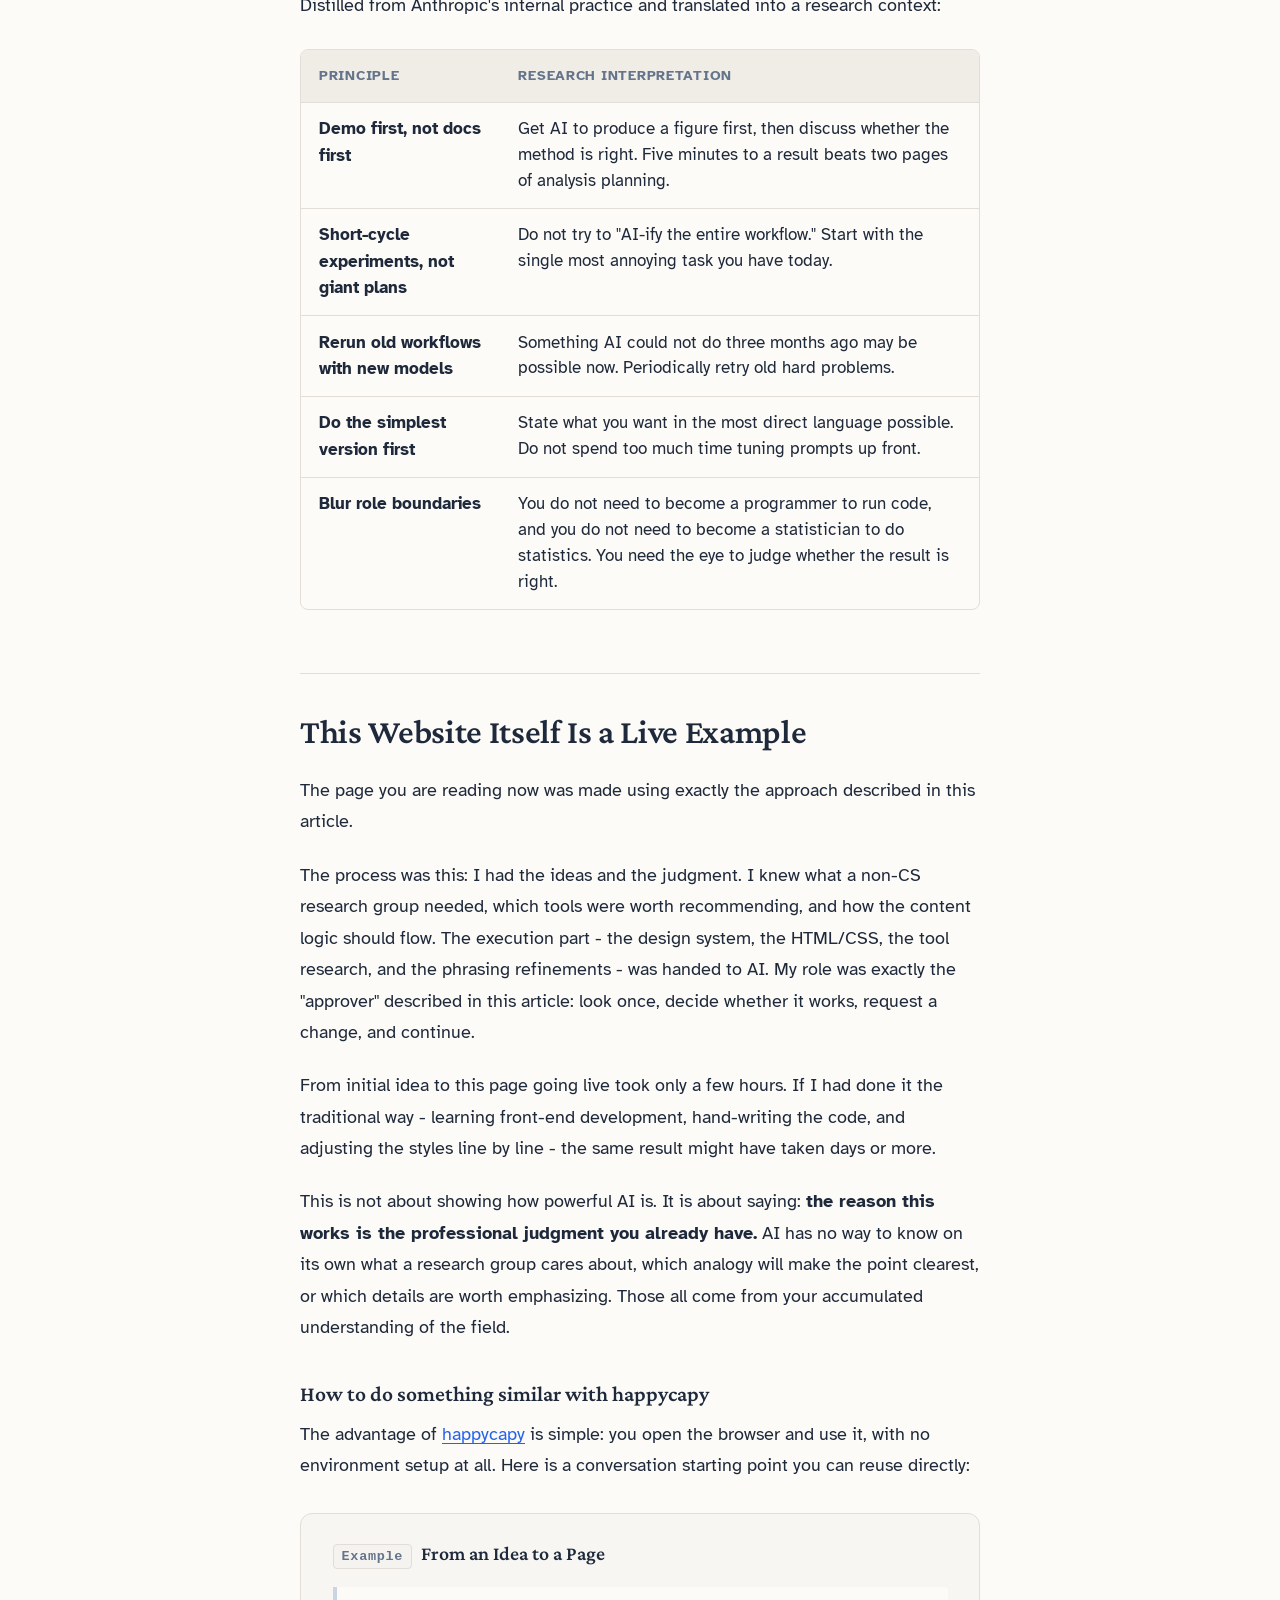
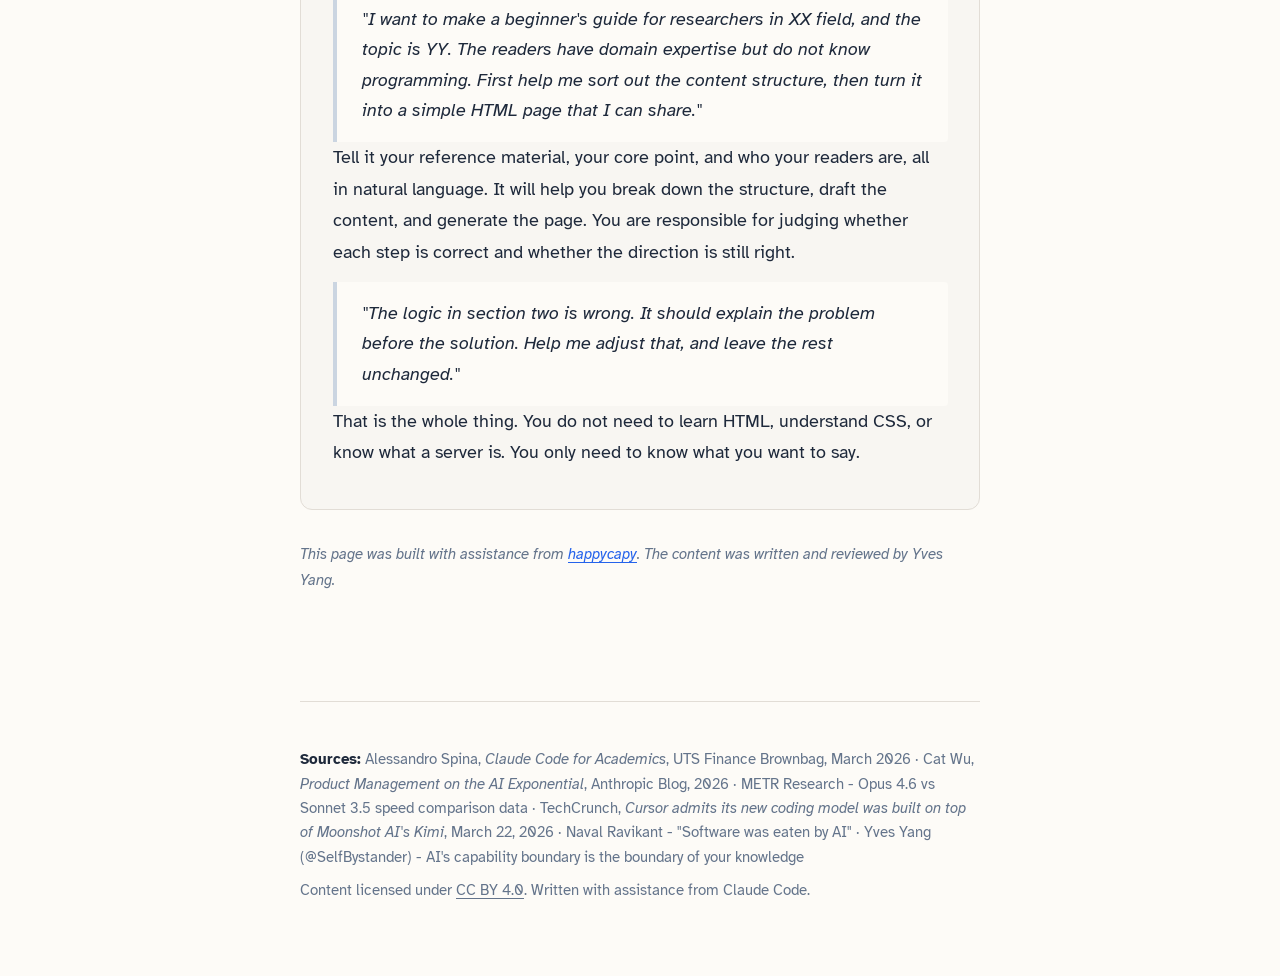
==== commit 9bb7172d: "Sync English page with Chinese template" ====
--- a/en/index.html
+++ b/en/index.html
@@ -4,111 +4,143 @@
   <meta charset="UTF-8">
   <meta name="viewport" content="width=device-width, initial-scale=1.0">
   <title>Using AI for Research: A Practical Guide for Non-CS Labs</title>
-  <meta name="description" content="A practical starter guide for science and engineering researchers who want to use AI terminal agents to accelerate their work — no CS background required.">
+  <meta name="description" content="A practical starter guide for science and engineering researchers who want to use AI terminal agents to accelerate their work - no CS background required.">
+  <meta property="og:title" content="Using AI for Research: A Practical Guide for Non-CS Labs">
   <link rel="stylesheet" href="../assets/style.css">
 </head>
 <body>
 
+  <nav class="toc" aria-label="Table of contents">
+    <ul>
+      <li><a href="#s1">How You Use AI</a></li>
+      <li><a href="#s2">What's Missing</a></li>
+      <li><a href="#s3">AI Terminal Agents</a></li>
+      <li><a href="#s4">Which Tool</a></li>
+      <li><a href="#s5">Lab Use Cases</a></li>
+      <li><a href="#s6">Skills and MCP</a></li>
+      <li><a href="#s7">Resources</a></li>
+      <li><a href="#s8">Acknowledgments</a></li>
+      <li><a href="#s9">Live Example</a></li>
+    </ul>
+  </nav>
+
   <div class="lang-switch">
     <a href="../">中文</a>
   </div>
 
   <main>
 
+    <!-- ── Mobile TOC ─────────────────────────────────────── -->
+
+    <details class="toc-mobile">
+      <summary>Contents</summary>
+      <ul>
+        <li><a href="#s1">How You Use AI</a></li>
+        <li><a href="#s2">What's Missing</a></li>
+        <li><a href="#s3">AI Terminal Agents</a></li>
+        <li><a href="#s4">Which Tool</a></li>
+        <li><a href="#s5">Lab Use Cases</a></li>
+        <li><a href="#s6">Skills and MCP</a></li>
+        <li><a href="#s7">Resources</a></li>
+        <li><a href="#s8">Acknowledgments</a></li>
+        <li><a href="#s9">Live Example</a></li>
+      </ul>
+    </details>
+
     <!-- ── Header ─────────────────────────────────────────── -->
 
     <header class="site-header">
       <p class="eyebrow">Practical Starter Guide</p>
       <h1>Using AI for Research: A Practical Guide for Non-CS Labs</h1>
-      <p class="subtitle">How to connect your domain expertise to AI's execution power — without becoming a programmer.</p>
+      <p class="subtitle">Connect the professional judgment you already have to AI's execution power, without becoming a programmer.</p>
     </header>
 
     <!-- ── Opening Hook ───────────────────────────────────── -->
 
     <div class="hook">
-      <span class="stat-line">16 months. 41&times;.</span>
-      <span class="stat-sub">Anthropic data: AI completes the same software task 41&times; faster than it did 16 months ago.</span>
-
-      <p>Naval Ravikant said it plainly: software was eaten by AI. Anthropic's product lead put it another way: the journey from idea to working prototype has collapsed from weeks to hours.</p>
-
-      <p>We are entering an era of radically cheap execution. Writing code, producing charts, drafting reports — the cost of <em>getting things done</em> is falling faster than most of us expected.</p>
+      <span class="stat-line">16 months. 41x.</span>
+      <span class="stat-sub">Anthropic data: AI completes the same software task 41 times faster than it did 16 months ago.</span>
+
+      <p>Naval said: software was eaten by AI. Anthropic's head of product said: the path from idea to prototype has already collapsed from weeks to hours.</p>
+
+      <p>We are entering an era of exploding execution power. Writing code, making figures, producing reports - the barrier to "getting something built" is falling toward zero faster than most of us expected.</p>
 
       <p>But there is one thing AI cannot give you: <strong>judgment</strong>.</p>
 
-      <p>Knowing which experiment to run next. Noticing that something looks off in your data. Recognizing where the logic breaks in a manuscript. That comes from years of accumulated domain intuition — the kind that only you have. Someone put it well: the ceiling of AI's usefulness is precisely your knowledge boundary, your command of the field's vocabulary, your curiosity about its details.</p>
-
-      <p>That judgment is your real competitive advantage in an AI-powered world.</p>
+      <p>Knowing what experiment to run, noticing what is wrong with a dataset, seeing where the logic breaks in a manuscript - that comes from the professional intuition you have accumulated in your field. Someone put it well: AI's capability boundary is your knowledge boundary, your command of field-specific vocabulary, and your curiosity about the details of the domain.</p>
+
+      <p>That is the real moat anyone has in the age of AI.</p>
     </div>
 
     <blockquote class="key-quote">
-      <p>This guide is about one thing: how to connect the domain expertise you already have to AI's execution power.</p>
+      <p>This document is trying to explain one thing: <strong>how to connect the professional judgment you already have to AI's execution power.</strong></p>
     </blockquote>
 
     <!-- ── Section 1 ───────────────────────────────────────── -->
 
-    <h2>How You Currently Use AI</h2>
-
-    <p>You probably use ChatGPT or a similar tool to rewrite text, translate passages, decode error messages, or generate images. You paste something in, get a response, copy it out, and paste the next thing in.</p>
-
-    <p>This is genuinely useful. But notice the pattern: <strong>you are the one doing all the moving</strong>. You read the file, you copy the content, you run the code, you come back with the output, you paste it in again.</p>
-
-    <p>There is a name for this pattern: you are doing AI's labor.</p>
-
-    <p>You have become the interface between the AI and your actual work — manually shuttling information back and forth, session after session. The AI sits behind glass; you are the one pressing all the buttons.</p>
+    <h2 id="s1">How You Currently Use AI</h2>
+
+    <p>You probably use ChatGPT to rewrite text, translate, explain error messages, or generate images, then copy and paste the result back into your work. Paste something in, get an answer, copy it out, paste the next thing in.</p>
+
+    <p>That is already useful. But notice the operating pattern: <strong>you are doing all the moving</strong>. You read the file, you copy the content, you run the code, you bring back the output, and then you paste it in again.</p>
+
+    <p>There is a name for this pattern: you are working for the AI.</p>
+
+    <p>You have become the interface between the AI and your real work, manually transporting information back and forth over and over. The AI sits behind glass; you are the one pressing all the buttons.</p>
 
     <!-- ── Section 2 ───────────────────────────────────────── -->
 
-    <h2>What's Missing</h2>
-
-    <p>The copy-paste loop exists because of four structural limitations in how most people use AI today:</p>
+    <h2 id="s2">What's Missing</h2>
+
+    <p>The copy-paste loop exists because the way most people use AI today has four structural limits:</p>
 
     <ul>
-      <li><strong>It doesn't know your files.</strong> You have to copy data into the chat window. Paste more than a few dozen rows and the model starts making errors — or simply ignores the end of your input.</li>
-      <li><strong>It can't actually run code.</strong> It writes Python for you, but you still need to set up an environment, execute it, and bring the error message back yourself.</li>
-      <li><strong>Memory resets every session.</strong> Your project context, your previous decisions, your data format conventions — you re-explain everything from scratch each time.</li>
-      <li><strong>It doesn't know if the result is correct.</strong> The chart gets generated, but the AI can't look at it and check whether it makes sense. Only you can do that.</li>
+      <li><strong>It does not know your files.</strong> You have to copy data into the chat box. Once you paste more than a few dozen rows, it starts making mistakes or simply ignores the end.</li>
+      <li><strong>It cannot really run code.</strong> It writes Python for you, but you still have to install the environment, run it yourself, and paste the error back.</li>
+      <li><strong>Its memory resets with every new chat.</strong> Your project background, previous decisions, and data formats all have to be explained again from scratch.</li>
+      <li><strong>It does not know whether the result is correct.</strong> The figure gets generated, but the AI will not look at it and judge whether it makes sense. Only you can do that.</li>
     </ul>
 
     <blockquote>
-      <p>Think of it like a brilliant consultant with amnesia who also can't use a computer. You read every document to them out loud, they give advice, you go execute it yourself, then come back and report what happened — and they've forgotten everything from last time.</p>
+      <p>It is like a high-level consultant with zero memory who also cannot use a computer. You have to read all the materials out loud, they give advice, you go back and execute it yourself, and when you return to report what happened, they have already forgotten the last conversation.</p>
     </blockquote>
 
-    <p>This is not a criticism of AI. It is a description of a usage pattern — one that can be changed.</p>
+    <p>This is not criticizing AI. It is describing a way of using it, and that way of using it can change.</p>
 
     <!-- ── Section 3 ───────────────────────────────────────── -->
 
-    <h2>What an AI Terminal Agent Is</h2>
-
-    <p>An AI terminal agent removes the glass. Instead of sitting behind a chat window waiting for you to paste things, it operates directly on your computer: reading files, writing and running code, checking outputs, fixing errors, and iterating — all on its own.</p>
-
-    <p>You say: "Analyze this dataset." It opens the file, writes the analysis code, runs it, reads the output, spots a problem, fixes it, runs it again, and shows you the result. You didn't do anything in between.</p>
-
-    <p>Your role shifts from <strong>executor</strong> to <strong>approver</strong>. The agent does the work; you decide whether the result is acceptable.</p>
+    <h2 id="s3">What an AI Terminal Agent Is</h2>
+
+    <p>An AI terminal agent removes the glass. Instead of waiting behind a chat window for you to paste things in, it directly operates files and programs on your computer: opening files, writing code, running it, checking the result, spotting problems, revising, and running again, all by itself.</p>
+
+    <p>You say, "Help me analyze this dataset," and it opens the file, writes the code, runs it, looks at the output, notices a problem, fixes it, runs it again, and then shows you the result. You did not have to do anything in between.</p>
+
+    <p>Your role shifts from <strong>executor</strong> to <strong>approver</strong>. It does the work; you decide whether the result is acceptable.</p>
 
     <div class="scenario">
       <h3>Before <span class="num">copy-paste loop</span></h3>
-      <p>You open the file. You copy a slice of the data. You paste it into the chat. You ask a question. You copy the code it returns. You open your terminal. You run the code. You get an error. You copy the error. You paste it back. You copy the fix. You run it again. You copy the output. You paste it back for interpretation. You copy the interpretation. You paste it into your notes.</p>
-    </div>
-
-    <div class="scenario">
-      <h3>After <span class="num">terminal agent</span></h3>
-      <p>You describe what you want. The agent opens the file, writes the code, runs it, reads the output, catches the error, fixes it, re-runs, and returns the result. You review and say whether to proceed.</p>
-    </div>
-
-    <p>One important note: agents make mistakes. That is why the "approver" role is non-negotiable — it is not a flaw in the workflow, it is the workflow. You bring the judgment; the agent brings the execution.</p>
+      <p>You open the file. You copy a piece of data. You paste it into the chat. You ask a question. You copy the code it returns. You open a terminal. You run the code. You get an error. You copy the error. You paste it back. You copy the fix. You run it again. You copy the output. You paste it back for interpretation. You copy the interpretation. You paste it into your notes.</p>
+    </div>
+
+    <div class="scenario">
+      <h3>Now <span class="num">terminal agent</span></h3>
+      <p>You describe what you want. It opens the file, writes code, runs the code, reads the output, notices the error, fixes it, reruns it, and returns the result to you. You look once and decide whether to continue.</p>
+    </div>
+
+    <p>One point needs to be explicit: it will make mistakes. That is why the "approver" role cannot be removed. This is not a flaw in the workflow; it is the workflow itself. You provide the judgment, and it provides the execution.</p>
 
     <!-- ── Section 4 ───────────────────────────────────────── -->
 
-    <h2>Which Tool to Use</h2>
-
-    <p>Four tools are worth knowing about, from zero-setup to full terminal agent.</p>
+    <h2 id="s4">Which Tool to Use</h2>
+
+    <p>There are four tools worth knowing about, each with a different balance between zero setup and full capability.</p>
 
     <div class="table-wrap">
       <table>
         <thead>
           <tr>
             <th>Tool</th>
-            <th>What it is</th>
+            <th>Positioning</th>
             <th>Barrier</th>
             <th>Cost</th>
           </tr>
@@ -116,26 +148,26 @@
         <tbody>
           <tr>
             <td><strong>happycapy</strong></td>
-            <td>An agent-native computer in your browser — no install, no setup, no command line</td>
-            <td>Zero — open and go</td>
-            <td>Free tier; Max plan unlimited tokens</td>
+            <td>An AI-native computer in the browser, with no environment setup required</td>
+            <td>Lowest, open and use it</td>
+            <td>Free tier available, Max has unlimited tokens</td>
+          </tr>
+          <tr>
+            <td><strong>Kimi Code</strong></td>
+            <td>A domestic terminal agent that directly competes with Claude Code</td>
+            <td>Medium</td>
+            <td>Token-based, about 1/10 the cost of Claude</td>
           </tr>
           <tr>
             <td><strong>Cursor</strong></td>
-            <td>AI-powered code editor with a graphical interface</td>
-            <td>Low — feels like using a text editor</td>
-            <td>Free tier available</td>
-          </tr>
-          <tr>
-            <td><strong>Kimi Code</strong></td>
-            <td>AI terminal agent from Moonshot AI; direct Claude Code competitor</td>
-            <td>Medium — command-line based</td>
-            <td>Token-based; roughly 1/10 the cost of Claude</td>
+            <td>An AI-enabled code editor with a friendly interface</td>
+            <td>Low, like using Word</td>
+            <td>Usable on the free tier</td>
           </tr>
           <tr>
             <td><strong>Claude Code + Kimi API</strong></td>
-            <td>Claude Code framework running on Kimi's model backend</td>
-            <td>Slightly higher — two environment variables</td>
+            <td>Use the Claude Code framework with Kimi as the model backend</td>
+            <td>Slightly higher</td>
             <td>Same as Kimi pricing</td>
           </tr>
         </tbody>
@@ -146,240 +178,300 @@
 
     <div class="decision-path">
       <ol>
-        <li><strong>Zero barrier, start immediately</strong> — <a href="https://happycapy.ai/?via=yves" target="_blank" rel="noopener">happycapy</a>: open in your browser, no install, no environment setup. Process data, generate charts, write reports, build pages — just describe what you want.</li>
-        <li><strong>First time using a terminal agent</strong> — Start with Cursor. Graphical interface, low friction, and you'll grasp the "approver" model immediately.</li>
-        <li><strong>Want a full terminal agent, China-friendly network</strong> — Kimi Code. Anthropic-API-compatible, no VPN needed.</li>
-        <li><strong>Serious research use, most mature ecosystem</strong> — Claude Code with Kimi API. Full Skills and MCP ecosystem at Kimi's pricing.</li>
+        <li><strong>Zero barrier, start immediately</strong> -> <a href="https://happycapy.ai/?via=yves" target="_blank" rel="noopener">happycapy</a>: open it in the browser and start. No software installation, no environment setup, no command line. Process data, make figures, write reports, build pages, and get results by describing what you want.</li>
+        <li><strong>First time touching a terminal agent</strong> -> Try Cursor first. It has an interface, the barrier is low, and you immediately understand the "approver" model.</li>
+        <li><strong>Want a terminal agent with China-friendly network access</strong> -> Kimi Code, which is compatible with the Anthropic API and does not require a VPN.</li>
+        <li><strong>Want to seriously use this for research projects</strong> -> Claude Code + Kimi API. The ecosystem is the most mature, while the pricing stays at Kimi levels.</li>
       </ol>
     </div>
 
     <h3>Why Kimi is credible</h3>
 
-    <p>In March 2026, something interesting surfaced: Cursor — one of the world's most widely used AI coding tools — released a new flagship model called Composer 2. The community quickly discovered that it was built on Moonshot AI's Kimi K2.5. Cursor's co-founder confirmed it: <em>"We trained on top of the Kimi K2.5 open-source base."</em> Moonshot AI responded: <em>"We're proud that Kimi K2.5 is the foundation for Composer 2."</em></p>
-
-    <p>If the tool millions of developers rely on is built on Kimi, that's a reasonable signal about code capability.</p>
-
-    <h3>The cost-saving setup</h3>
-
-    <p>Two environment variables are all it takes to run Claude Code's framework with Kimi's model — reducing cost by roughly 90%:</p>
+    <blockquote>
+      <p><strong>In March 2026, something interesting came to light</strong>: Composer 2, the new flagship model from Cursor, one of the world's most popular AI coding tools, was found by the community to be built on Moonshot AI's Kimi K2.5. Cursor's co-founder later acknowledged, "We trained on top of the Kimi K2.5 open-source base." Kimi also responded: "We're proud that Kimi K2.5 is the foundation for Composer 2."</p>
+      <p>Around the same time, another domestic model company, MiniMax, was accused of mixing Kimi code into its own product, even leaving visible "kimi" strings behind. The claim is difficult to verify, but it does suggest that Kimi is already in the first domestic tier for coding capability.</p>
+    </blockquote>
+
+    <h3>Cost-saving setup</h3>
+
+    <p>Change two environment variables in Claude Code and you can switch the underlying model to Kimi. Keep the Claude Code framework, use the Kimi model, and cut the cost to roughly one tenth of the original:</p>
 
     <span class="code-label">~/.bashrc or ~/.zshrc</span>
     <pre><code>export ANTHROPIC_BASE_URL="https://api.moonshot.cn/anthropic"
-export ANTHROPIC_API_KEY="&lt;your Kimi API key&gt;"</code></pre>
-
-    <p>After that, run <code>claude</code> as usual. The framework is Claude Code; the model is Kimi.</p>
+export ANTHROPIC_API_KEY="your Kimi API Key"</code></pre>
+
+    <p>After that, run <code>claude</code> as usual. The framework is Claude Code, and the model is Kimi.</p>
 
     <!-- ── Section 5 ───────────────────────────────────────── -->
 
-    <h2>What Your Lab Can Use It For</h2>
-
-    <p>Here are five scenarios drawn directly from research workflows. Each one describes something you can do today.</p>
-
-    <div class="scenario">
-      <h3><span class="num">01</span> Batch file processing</h3>
-      <p>You have 30 Excel files — one per sample, each with slightly different formatting.</p>
+    <h2 id="s5">What Your Lab Can Use It For</h2>
+
+    <p>The following five scenarios come directly from research workflows. Every one of them is something you can do today.</p>
+
+    <div class="scenario">
+      <h3><span class="num">01</span> Batch data-file processing</h3>
+      <p>You have 30 Excel files, each one containing measurement results from one sample, and the formats differ slightly.</p>
       <blockquote>
-        <p>"Merge all these files, organize by sample ID, output a summary table, and flag any samples with missing data."</p>
+        <p>"Help me merge these files, organize them by sample ID, output one summary table, and mark which samples have missing data."</p>
       </blockquote>
-      <p>The agent opens each file, handles the formatting inconsistencies, generates the result, and flags anomalies along the way. You review the output.</p>
-    </div>
-
-    <div class="scenario">
-      <h3><span class="num">02</span> Chart generation</h3>
-      <p>You need publication-ready figures with specific formatting requirements.</p>
+      <p>It opens each file, handles the formatting differences, generates the result, and tells you when it notices anomalies along the way.</p>
+    </div>
+
+    <div class="scenario">
+      <h3><span class="num">02</span> Figure generation</h3>
+      <p>You need a figure that meets submission requirements, with specific formatting constraints.</p>
       <blockquote>
-        <p>"Plot this data as a boxplot. X-axis: treatment group. Y-axis: cell viability. Color by control vs. experimental. Save as 300 dpi TIFF. Report the p-values for each comparison."</p>
+        <p>"Use this dataset to draw a boxplot. The x-axis is treatment group, the y-axis is cell viability, color the control and experimental groups differently, save it as a 300 dpi tif, and also tell me the p-values for each group."</p>
       </blockquote>
-      <p>Previously this meant writing Python yourself or clicking through Origin step by step. Now you describe the output and review what comes back.</p>
-    </div>
-
-    <div class="scenario">
-      <h3><span class="num">03</span> Literature-assisted method design</h3>
-      <p>You have a reference paper whose methods section you need to evaluate for your own experiment.</p>
+      <p>Previously, this meant either writing Python yourself or clicking through Origin step by step. Now you say one sentence and it runs the whole thing and tells you the result.</p>
+    </div>
+
+    <div class="scenario">
+      <h3><span class="num">03</span> Reading papers to assist method design</h3>
+      <p>You have a methods section from a reference paper that you need to evaluate and decide whether it fits your experiment.</p>
       <blockquote>
-        <p>"What statistical approach did they use? I have 3 groups, 6 samples each. Is their method appropriate for my setup? Are there better alternatives?"</p>
+        <p>"What statistical method did they use? I now have 3 groups with 6 samples in each. Is their method suitable for my setup? Are there better choices?"</p>
       </blockquote>
-      <p>The agent won't answer the scientific question for you — but it rapidly maps the technical choices in the paper and surfaces the relevant tradeoffs, saving you an hour of searching.</p>
+      <p>It will not think through the scientific question for you, but it can quickly map the technical choices in the paper and save you the time of digging through background materials.</p>
     </div>
 
     <div class="scenario">
       <h3><span class="num">04</span> Journal submission formatting</h3>
-      <p>Different journals have different requirements: Nature requires double spacing and Vancouver references; other journals want specific fonts, bilingual figure captions, or different citation formats.</p>
+      <p>Different journals have different requirements: Nature-series journals want double spacing and Vancouver references; some major Chinese journals require SimSun 5-point font and bilingual figure captions in Chinese and English; Cell-family journals use yet another system.</p>
       <blockquote>
-        <p>"Reformat this manuscript for <em>Journal X</em>. Follow their Author Guidelines. Change 'Figure' to 'Fig.' throughout. Standardize the reference format."</p>
+        <p>"Help me convert this manuscript into the submission format for Journal XXX. Follow their Author Guidelines, change Figure to Fig. throughout, and standardize the reference format."</p>
       </blockquote>
-      <p>When the paper gets rejected and you need to resubmit elsewhere, you just say: "Now reformat for <em>Journal Y</em>." No manual reformatting from scratch.</p>
-    </div>
-
-    <div class="scenario">
-      <h3><span class="num">05</span> Inheriting legacy code</h3>
-      <p>A former student left the lab. They left behind undocumented scripts. The most important file is called <code>analysis_final_v3_REAL_use_this.py</code>. You don't know what it computes, where the data comes from, or what is safe to change.</p>
+      <p>If the same paper gets rejected and has to be submitted elsewhere, you can just say, "Reformat it according to Journal YYY" and you do not have to redo the whole thing by hand.</p>
+    </div>
+
+    <div class="scenario">
+      <h3><span class="num">05</span> Taking over legacy code</h3>
+      <p>A previous student left the lab and left behind a pile of uncommented scripts. The most important file is named <code>analysis_final_v3_REAL_use_this.py</code>. You do not know what it computes, where the data comes from, or what changes are safe.</p>
       <blockquote>
-        <p>"Read through this folder. Explain the data flow, what each script does, and the variable naming conventions."</p>
+        <p>"Read and understand this code. Tell me what the data flow is, what each script does, and what the naming pattern of the variables is."</p>
       </blockquote>
-      <p>You get a plain-English explanation of the codebase. Then:</p>
+      <p>It gives you a plain-language explanation and helps you understand the logic of the code. Then:</p>
       <blockquote>
-        <p>"We switched instruments. The output format changed. Update the data-loading section only — leave the rest of the logic alone."</p>
+        <p>"We switched to a new instrument and the output format changed. Help me modify only the data-reading part and leave the rest of the logic untouched."</p>
       </blockquote>
-      <p>The agent pinpoints exactly what needs to change. Lab handoffs, project continuity, reproducing results from two years ago — in all these situations, the agent acts as the institutional memory that was never written down.</p>
+      <p>It can pinpoint exactly what needs to change without rewriting the whole script. When lab members leave, projects are handed off, or your advisor asks you to reproduce results from two years ago, AI effectively fills in as the always-online "senior person" your lab never documented.</p>
     </div>
 
     <div class="summary-callout">
-      <p>What these tasks have in common: they used to require either learning a programming language or doing the same manual steps over and over. Now the barrier is simply knowing what result you want.</p>
+      <p>What these tasks have in common is this: before, either you had to learn a language to do them, or you had to repeat the same manual operations again and again. Now the barrier becomes: <strong>you only need to know what result you want.</strong></p>
     </div>
 
     <!-- ── Section 6 ───────────────────────────────────────── -->
 
-    <h2>Going Further: Skills &amp; the MCP Ecosystem</h2>
-
-    <h3>Skills: reusable expertise</h3>
-
-    <p>A Skill is a set of written instructions that tells the agent how to handle a recurring type of task — a template for judgment, saved and reused.</p>
-
-    <p>The important thing: <strong>you don't have to write these yourself.</strong> Claude Code has an open community where developers and researchers continuously contribute Skills — statistical analysis, code review, literature reading, manuscript editing. You can install and use them directly.</p>
-
-    <p>Skills your lab could write for its own workflows:</p>
+    <h2 id="s6">Going Further: Skills and the MCP Ecosystem</h2>
+
+    <h3>Skills: reusable expert experience</h3>
+
+    <p>A Skill is a written instruction set that tells the AI how to handle a recurring type of task. It is like turning experience into a reusable template.</p>
+
+    <p><strong>The important thing is: you do not have to write these Skills yourself.</strong> Claude Code has an open community where developers and researchers continuously contribute all kinds of Skills - statistical analysis, code review, literature reading, manuscript polishing, and more. You can install and use them directly.</p>
+
+    <p>Things a lab could write for itself:</p>
 
     <div class="skills-list">
-      <div class="skill-item"><code>/submission-format</code> — Reformat manuscript per journal Author Guidelines</div>
-      <div class="skill-item"><code>/statistical-test</code> — Recommend the right test given your experimental design</div>
-      <div class="skill-item"><code>/data-check</code> — Scan for missing values, outliers, unit inconsistencies</div>
-      <div class="skill-item"><code>/abstract-polish</code> — Check abstract structure; flag logic gaps between methods, results, and conclusions</div>
+      <div class="skill-item"><code>/submission-format</code> - Format a manuscript according to a journal's Author Guidelines</div>
+      <div class="skill-item"><code>/statistical-test</code> - Recommend an appropriate method based on the experimental design</div>
+      <div class="skill-item"><code>/data-check</code> - Automatically check for missing values, outliers, and inconsistent units</div>
+      <div class="skill-item"><code>/abstract-polish</code> - Check an abstract against a methods-results-conclusion structure and mark logical jumps</div>
     </div>
 
     <h3>MCP: connect the tools you already use</h3>
 
-    <p>MCP (Model Context Protocol) is an open protocol from Anthropic that lets AI agents call external applications directly. There is a large open-source ecosystem of ready-made integrations.</p>
+    <p>MCP (Model Context Protocol) is an open protocol introduced by Anthropic that lets AI directly call external applications. There is a large open-source community ecosystem around it.</p>
 
     <div class="table-wrap">
       <table>
         <thead>
           <tr>
             <th>MCP</th>
-            <th>What it enables</th>
+            <th>What it can do</th>
           </tr>
         </thead>
         <tbody>
           <tr>
-            <td><strong>Notion / Lab notebook apps</strong></td>
-            <td>Automatically log experiment records into a structured database; generate meeting summaries</td>
+            <td><strong>Notion / Feishu</strong></td>
+            <td>Automatically organize experiment records into a database and generate meeting notes</td>
           </tr>
           <tr>
             <td><strong>GitHub</strong></td>
-            <td>Read repositories, commit changes, manage version history</td>
+            <td>Read repositories, submit changes, and manage versions</td>
           </tr>
           <tr>
             <td><strong>Email client</strong></td>
-            <td>Draft peer-review responses, submission confirmation emails</td>
+            <td>Draft reviewer responses and submission-confirmation emails</td>
           </tr>
           <tr>
             <td><strong>Literature databases</strong></td>
-            <td>Search PubMed, export citation formats (requires additional configuration)</td>
+            <td>Search PubMed and export citation formats, with additional setup</td>
           </tr>
         </tbody>
       </table>
     </div>
 
-    <p>Official MCP registry: <a href="https://modelcontextprotocol.io" target="_blank" rel="noopener">modelcontextprotocol.io</a></p>
+    <p>Official MCP list: <a href="https://modelcontextprotocol.io" target="_blank" rel="noopener">modelcontextprotocol.io</a></p>
 
     <h3>Why the ecosystem matters</h3>
 
     <blockquote>
-      <p>You don't need to be an expert to use expert-level skills. When a statistician encodes their analytical method as a Skill, when a seasoned editor puts their revision logic into a workflow — that experience becomes something you can call directly, without having to learn it from scratch.</p>
-      <p>Start by standing on others' shoulders. As you use these tools, you will gradually understand the logic underneath.</p>
-      <p>And once you understand your lab's own workflow — how you clean this type of data, what this journal field requires, what your standard mass-spec protocol looks like — you can write those patterns as Skills and share them. Researchers doing the same kind of work anywhere in the world can use what you built.</p>
+      <p>You do not need to be an expert right now, but you can directly use skills written by experts.</p>
+      <p>When a statistician packages an analysis method as a Skill, and when an experienced editor writes their polishing logic into a workflow, that experience becomes a capability you can call directly without learning it all from scratch.</p>
+      <p>First stand on the shoulders of giants and get the work done. In that process, you will gradually understand the logic underneath. Once you understand your lab's own workflow - how to clean this kind of data, what to watch out for when submitting to journals in this field, what your group's standard mass spectrometry workflow is - you can write that experience into a Skill and publish it so people around the world doing similar research can use it.</p>
     </blockquote>
 
-    <p><strong>You're not just a user of tools — you can be someone who adds capabilities to them.</strong></p>
+    <p><strong>You are not just someone who uses tools. You can also be someone who adds capabilities to them.</strong></p>
 
     <!-- ── Section 7 ───────────────────────────────────────── -->
 
-    <h2>Further Resources</h2>
+    <h2 id="s7">Further Resources</h2>
 
     <div class="resource-group">
-      <h3>Source Materials</h3>
+      <h3>Original source materials</h3>
       <ul>
-        <li><a href="https://github.com/aspi6246/ClaudeCodeTools/blob/main/Presentations/main.pdf" target="_blank" rel="noopener">Claude Code for Academics (slides)</a> — Alessandro Spina, UTS Finance Brownbag, March 2026</li>
-        <li><a href="https://claude.com/blog/product-management-on-the-ai-exponential" target="_blank" rel="noopener">Product Management on the AI Exponential</a> — Cat Wu, Anthropic Blog, 2026</li>
+        <li><a href="https://github.com/aspi6246/ClaudeCodeTools/blob/main/Presentations/main.pdf" target="_blank" rel="noopener">Claude Code for Academics (original English presentation)</a> - Alessandro Spina, UTS, March 2026</li>
+        <li><a href="https://claude.com/blog/product-management-on-the-ai-exponential" target="_blank" rel="noopener">Anthropic blog: Product Management on the AI Exponential</a> - Cat Wu, 2026</li>
       </ul>
     </div>
 
     <div class="resource-group">
-      <h3>Tool Links</h3>
+      <h3>Tool links</h3>
       <ul>
-        <li><a href="https://cursor.sh" target="_blank" rel="noopener">Cursor</a> — Graphical interface, lowest barrier to entry</li>
-        <li><a href="https://platform.moonshot.cn" target="_blank" rel="noopener">Kimi Code (Moonshot AI)</a> — Terminal agent; Anthropic-API-compatible</li>
-        <li><a href="https://code.claude.com" target="_blank" rel="noopener">Claude Code</a> — Most complete terminal agent ecosystem</li>
-        <li><a href="https://modelcontextprotocol.io" target="_blank" rel="noopener">MCP Registry</a> — Official list of MCP integrations</li>
+        <li><a href="https://platform.moonshot.cn" target="_blank" rel="noopener">Kimi Code (Moonshot AI)</a> - First choice for users in China, Anthropic API compatible</li>
+        <li><a href="https://cursor.sh" target="_blank" rel="noopener">Cursor</a> - Graphical interface, lowest barrier</li>
+        <li><a href="https://code.claude.com" target="_blank" rel="noopener">Claude Code</a> - Most complete feature set</li>
       </ul>
     </div>
 
     <div class="resource-group">
-      <h3>Community &amp; Tutorials</h3>
+      <h3>Community and tutorials</h3>
       <ul>
-        <li><a href="https://causalinf.substack.com" target="_blank" rel="noopener">Cunningham's blog series</a> — 12+ posts on Claude Code for research (English)</li>
-        <li><a href="https://github.com/pedrohcgs/claude-code-my-workflow" target="_blank" rel="noopener">Sant'Anna's workflow</a> — 5-stage research production workflow with Claude Code</li>
-        <li><a href="https://github.com/scunning1975/MixtapeTools" target="_blank" rel="noopener">MixtapeTools Skills library</a> — Ready-to-use research Skills for direct installation</li>
+        <li><a href="https://causalinf.substack.com" target="_blank" rel="noopener">Cunningham's blog series</a> - 12+ posts on using Claude Code for research (in English; recommended to read with live AI translation)</li>
+        <li><a href="https://github.com/pedrohcgs/claude-code-my-workflow" target="_blank" rel="noopener">Sant'Anna workflow</a> - A 5-stage research production workflow</li>
+        <li><a href="https://github.com/scunning1975/MixtapeTools" target="_blank" rel="noopener">MixtapeTools Skills library</a> - A reusable collection of research Skills</li>
+        <li><a href="https://modelcontextprotocol.io" target="_blank" rel="noopener">Official MCP list</a></li>
       </ul>
     </div>
 
     <div class="resource-group">
-      <h3>Open-Source Skill Ecosystems</h3>
+      <h3>Open-source Skill ecosystems</h3>
       <ul>
-        <li><a href="https://github.com/obra/superpowers" target="_blank" rel="noopener">obra/superpowers</a> — Forces AI to follow real software engineering discipline: a 7-stage pipeline (design → plan → sub-agent execution + TDD → review → PR) so AI code goes from "it runs" to actually maintainable (84k+ stars)</li>
-        <li><a href="https://github.com/K-Dense-AI/claude-scientific-skills" target="_blank" rel="noopener">K-Dense-AI/claude-scientific-skills</a> — Ready-to-use Skills for scientific research: bioinformatics, chemistry, data analysis, proteomics and more (16k stars)</li>
-        <li><a href="https://github.com/huggingface/skills" target="_blank" rel="noopener">huggingface/skills</a> — Official Hugging Face Skills for model training, dataset handling, paper publishing; compatible with Claude Code, Cursor, and Gemini CLI (9.8k stars)</li>
+        <li><a href="https://github.com/obra/superpowers" target="_blank" rel="noopener">obra/superpowers</a> - Forces AI to work under real software-engineering discipline: a 7-stage pipeline (design -> plan -> sub-agent execution -> review -> PR), pushing AI coding from merely runnable to actually maintainable (84k+ stars)</li>
+        <li><a href="https://github.com/K-Dense-AI/claude-scientific-skills" target="_blank" rel="noopener">K-Dense-AI/claude-scientific-skills</a> - A ready-to-use Skill library for scientific research, covering bioinformatics, chemistry, data analysis, proteomics, and more (16k stars)</li>
+        <li><a href="https://github.com/huggingface/skills" target="_blank" rel="noopener">huggingface/skills</a> - Official Hugging Face Skills supporting model training, dataset handling, paper publishing, and more; compatible with Claude Code, Cursor, and Gemini CLI (9.8k stars)</li>
       </ul>
     </div>
 
+    <!-- ── Acknowledgments ────────────────────────────────── -->
+
+    <section class="acknowledgments">
+      <h2 id="s8">Acknowledgments</h2>
+
+      <div class="ack-item ack-happycapy">
+        <a href="https://happycapy.ai/?via=yves" target="_blank" rel="noopener">
+          <img src="../assets/happycapy-light.svg" alt="happycapy" class="ack-logo">
+        </a>
+        <div class="ack-body">
+          <p>The framework, design language, and workflow methodology of this guide draw heavily from the documentation and frontier practice of the <a href="https://happycapy.ai/?via=yves" target="_blank" rel="noopener"><strong>happycapy</strong></a> platform. happycapy continuously curates the latest resources from the AI agent ecosystem and provided important insight and inspiration for this article.</p>
+        </div>
+      </div>
+
+      <div class="ack-item">
+        <div class="ack-body">
+          <p><a href="https://people.ucas.ac.cn/~yanghui" target="_blank" rel="noopener"><strong>Prof. Hui Yang</strong></a> and <a href="https://people.ucas.ac.cn/~yi.zhang" target="_blank" rel="noopener"><strong>Prof. Yi Zhang</strong></a> (BioMiND Lab, Shenzhen Institute of Advanced Technology, Chinese Academy of Sciences) - both teachers gave me a deeper understanding of research.</p>
+        </div>
+      </div>
+
+      <div class="ack-item">
+        <div class="ack-body">
+          <p><a href="https://power.seu.edu.cn/dzl/list.htm" target="_blank" rel="noopener"><strong>Prof. Zilong Deng</strong></a> (Southeast University) - thank you for the encouragement and guidance you gave me during my undergraduate years.</p>
+        </div>
+      </div>
+    </section>
+
     <!-- ── Closing ─────────────────────────────────────────── -->
 
     <blockquote class="closing">
-      <p>The tools will change. Models will iterate. Today's recommendations may not be the best choices in three months — that is fine.</p>
-      <p>The real competitive advantage is not in the tools. The five or ten years you spent building domain intuition — knowing which data point looks wrong, recognizing a confounded experimental design, understanding what a result actually means in your field — that is the ceiling of AI's usefulness, not something AI replaces.</p>
-      <p>In an era of abundant execution, judgment is what's scarce. Pick up the tools. The rest is yours.</p>
+      <p>The tools will change, and the models will iterate. What I recommend today may not be the best choice three months from now, and that is fine.</p>
+      <p>The real moat is not in the tools. The field intuition you built over five or ten years - knowing which data point looks wrong, knowing whether an experimental design has confounders, knowing what a result really means in your field - that is the ceiling of AI, not something AI replaces.</p>
+      <p>In an era of exploding execution power, judgment is what becomes scarce. Start using the tools. The rest is up to you.</p>
     </blockquote>
 
     <!-- ── Anthropic Tips ───────────────────────────────────── -->
 
     <div class="tips-section">
-      <h2>Five Principles, Adapted for Research</h2>
-      <p>From Anthropic's internal practices, translated into research terms:</p>
+      <h2>Usage Tips</h2>
+      <p>Distilled from Anthropic's internal practice and translated into a research context:</p>
 
       <div class="table-wrap">
         <table>
           <thead>
             <tr>
               <th>Principle</th>
-              <th>What it means for your lab</th>
+              <th>Research interpretation</th>
             </tr>
           </thead>
           <tbody>
             <tr>
-              <td><strong>Demo first, document later</strong></td>
-              <td>Get AI to produce a chart before debating the method. Five minutes of output beats two pages of analysis plan.</td>
+              <td><strong>Demo first, not docs first</strong></td>
+              <td>Get AI to produce a figure first, then discuss whether the method is right. Five minutes to a result beats two pages of analysis planning.</td>
             </tr>
             <tr>
-              <td><strong>Short cycles, not big plans</strong></td>
-              <td>Don't try to "AI-ify your entire workflow." Find the single most annoying task today and try it there first.</td>
+              <td><strong>Short-cycle experiments, not giant plans</strong></td>
+              <td>Do not try to "AI-ify the entire workflow." Start with the single most annoying task you have today.</td>
             </tr>
             <tr>
-              <td><strong>Rerun old problems with new models</strong></td>
-              <td>Something AI couldn't do three months ago might be trivial now. Revisit your hard cases periodically.</td>
+              <td><strong>Rerun old workflows with new models</strong></td>
+              <td>Something AI could not do three months ago may be possible now. Periodically retry old hard problems.</td>
             </tr>
             <tr>
-              <td><strong>Start with the simplest version</strong></td>
-              <td>Describe what you want in plain language first. Don't spend time engineering prompts before you know what works.</td>
+              <td><strong>Do the simplest version first</strong></td>
+              <td>State what you want in the most direct language possible. Do not spend too much time tuning prompts up front.</td>
             </tr>
             <tr>
-              <td><strong>Blur the role boundaries</strong></td>
-              <td>You don't need to become a programmer to run code, or a statistician to do statistics. You need to be able to judge whether the result is right.</td>
+              <td><strong>Blur role boundaries</strong></td>
+              <td>You do not need to become a programmer to run code, and you do not need to become a statistician to do statistics. You need the eye to judge whether the result is right.</td>
             </tr>
           </tbody>
         </table>
       </div>
     </div>
 
+    <!-- ── Meta ────────────────────────────────────────────── -->
+
+    <section class="meta-section">
+      <h2 id="s9">This Website Itself Is a Live Example</h2>
+
+      <p>The page you are reading now was made using exactly the approach described in this article.</p>
+
+      <p>The process was this: I had the ideas and the judgment. I knew what a non-CS research group needed, which tools were worth recommending, and how the content logic should flow. The execution part - the design system, the HTML/CSS, the tool research, and the phrasing refinements - was handed to AI. My role was exactly the "approver" described in this article: look once, decide whether it works, request a change, and continue.</p>
+
+      <p>From initial idea to this page going live took only a few hours. If I had done it the traditional way - learning front-end development, hand-writing the code, and adjusting the styles line by line - the same result might have taken days or more.</p>
+
+      <p>This is not about showing how powerful AI is. It is about saying: <strong>the reason this works is the professional judgment you already have.</strong> AI has no way to know on its own what a research group cares about, which analogy will make the point clearest, or which details are worth emphasizing. Those all come from your accumulated understanding of the field.</p>
+
+      <h3>How to do something similar with happycapy</h3>
+
+      <p>The advantage of <a href="https://happycapy.ai/?via=yves" target="_blank" rel="noopener">happycapy</a> is simple: you open the browser and use it, with no environment setup at all. Here is a conversation starting point you can reuse directly:</p>
+
+      <div class="scenario">
+        <h3><span class="num">Example</span> From an Idea to a Page</h3>
+        <blockquote>
+          <p>"I want to make a beginner's guide for researchers in XX field, and the topic is YY. The readers have domain expertise but do not know programming. First help me sort out the content structure, then turn it into a simple HTML page that I can share."</p>
+        </blockquote>
+        <p>Tell it your reference material, your core point, and who your readers are, all in natural language. It will help you break down the structure, draft the content, and generate the page. You are responsible for judging whether each step is correct and whether the direction is still right.</p>
+        <blockquote>
+          <p>"The logic in section two is wrong. It should explain the problem before the solution. Help me adjust that, and leave the rest unchanged."</p>
+        </blockquote>
+        <p>That is the whole thing. You do not need to learn HTML, understand CSS, or know what a server is. You only need to know what you want to say.</p>
+      </div>
+
+      <p class="meta-note">This page was built with assistance from <a href="https://happycapy.ai/?via=yves" target="_blank" rel="noopener">happycapy</a>. The content was written and reviewed by Yves Yang.</p>
+    </section>
+
   </main>
 
   <!-- ── Footer ─────────────────────────────────────────────── -->
@@ -388,20 +480,36 @@
     <p class="footer-note">
       <strong>Sources:</strong> Alessandro Spina, <em>Claude Code for Academics</em>, UTS Finance Brownbag, March 2026 &middot;
       Cat Wu, <em>Product Management on the AI Exponential</em>, Anthropic Blog, 2026 &middot;
-      METR Research — task completion speed benchmarks &middot;
+      METR Research - Opus 4.6 vs Sonnet 3.5 speed comparison data &middot;
       TechCrunch, <em>Cursor admits its new coding model was built on top of Moonshot AI's Kimi</em>, March 22, 2026 &middot;
-      Naval Ravikant — "Software was eaten by AI"
+      Naval Ravikant - "Software was eaten by AI" &middot;
+      Yves Yang (@SelfBystander) - AI's capability boundary is the boundary of your knowledge
     </p>
     <p class="footer-note">
-      This guide draws substantially on documentation and design from
-      <a href="https://happycapy.com" target="_blank" rel="noopener">HappyCapy</a> —
-      an AI-native research platform. Their work made this possible.
-    </p>
-    <p class="footer-note">
-      Content licensed under <a href="https://creativecommons.org/licenses/by/4.0/" target="_blank" rel="noopener">CC BY 4.0</a>.
-      Written with Claude Code.
+      Content licensed under <a href="https://creativecommons.org/licenses/by/4.0/" target="_blank" rel="noopener">CC BY 4.0</a>. Written with assistance from Claude Code.
     </p>
   </footer>
 
+<script>
+  (function() {
+    const ids = ['s1','s2','s3','s4','s5','s6','s7','s8','s9'];
+    const links = {};
+    ids.forEach(id => {
+      const a = document.querySelector('.toc a[href="#' + id + '"]');
+      if (a) links[id] = a;
+    });
+    function update() {
+      let current = ids[0];
+      ids.forEach(id => {
+        const el = document.getElementById(id);
+        if (el && el.getBoundingClientRect().top <= 120) current = id;
+      });
+      Object.values(links).forEach(a => a.classList.remove('active'));
+      if (links[current]) links[current].classList.add('active');
+    }
+    window.addEventListener('scroll', update, { passive: true });
+    update();
+  })();
+</script>
 </body>
 </html>
--- a/assets/style.css
+++ b/assets/style.css
@@ -56,6 +56,56 @@
   padding: 0 1.5rem;
 }
 
+/* ── TOC Sidebar ──────────────────────────────────────────── */
+
+.toc {
+  display: none;
+}
+
+@media (min-width: 1100px) {
+  .toc {
+    display: block;
+    position: fixed;
+    top: 5rem;
+    left: calc(50% - var(--width-text) / 2 - 180px);
+    width: 160px;
+  }
+
+  .toc ul {
+    list-style: none;
+    padding: 0;
+    margin: 0;
+  }
+
+  .toc li {
+    margin-bottom: 0;
+  }
+
+  .toc a {
+    display: block;
+    font-family: var(--font-body);
+    font-size: 0.75rem;
+    line-height: 1.4;
+    color: var(--text-muted);
+    text-decoration: none;
+    padding: 0.3rem 0.5rem 0.3rem 0.75rem;
+    border-left: 2px solid transparent;
+    transition: color 0.15s, border-color 0.15s;
+    margin-bottom: 0.15rem;
+  }
+
+  .toc a:hover {
+    color: var(--text);
+    opacity: 1;
+  }
+
+  .toc a.active {
+    color: var(--text);
+    border-left-color: var(--accent);
+    font-weight: 700;
+  }
+}
+
 /* ── Language Switch ──────────────────────────────────────── */
 
 .lang-switch {
@@ -502,6 +552,27 @@
   margin-top: 2.5rem;
 }
 
+/* ── Meta Section ─────────────────────────────────────────── */
+
+.meta-section {
+  margin-top: 3.5rem;
+  padding-top: 2rem;
+  border-top: 1px solid var(--border);
+}
+
+.meta-section h2 {
+  margin-top: 0;
+  padding-top: 0;
+  border-top: none;
+}
+
+.meta-note {
+  font-size: 0.82rem;
+  color: var(--text-muted);
+  margin-top: 1.5rem;
+  font-style: italic;
+}
+
 /* ── Acknowledgments ──────────────────────────────────────── */
 
 .acknowledgments {
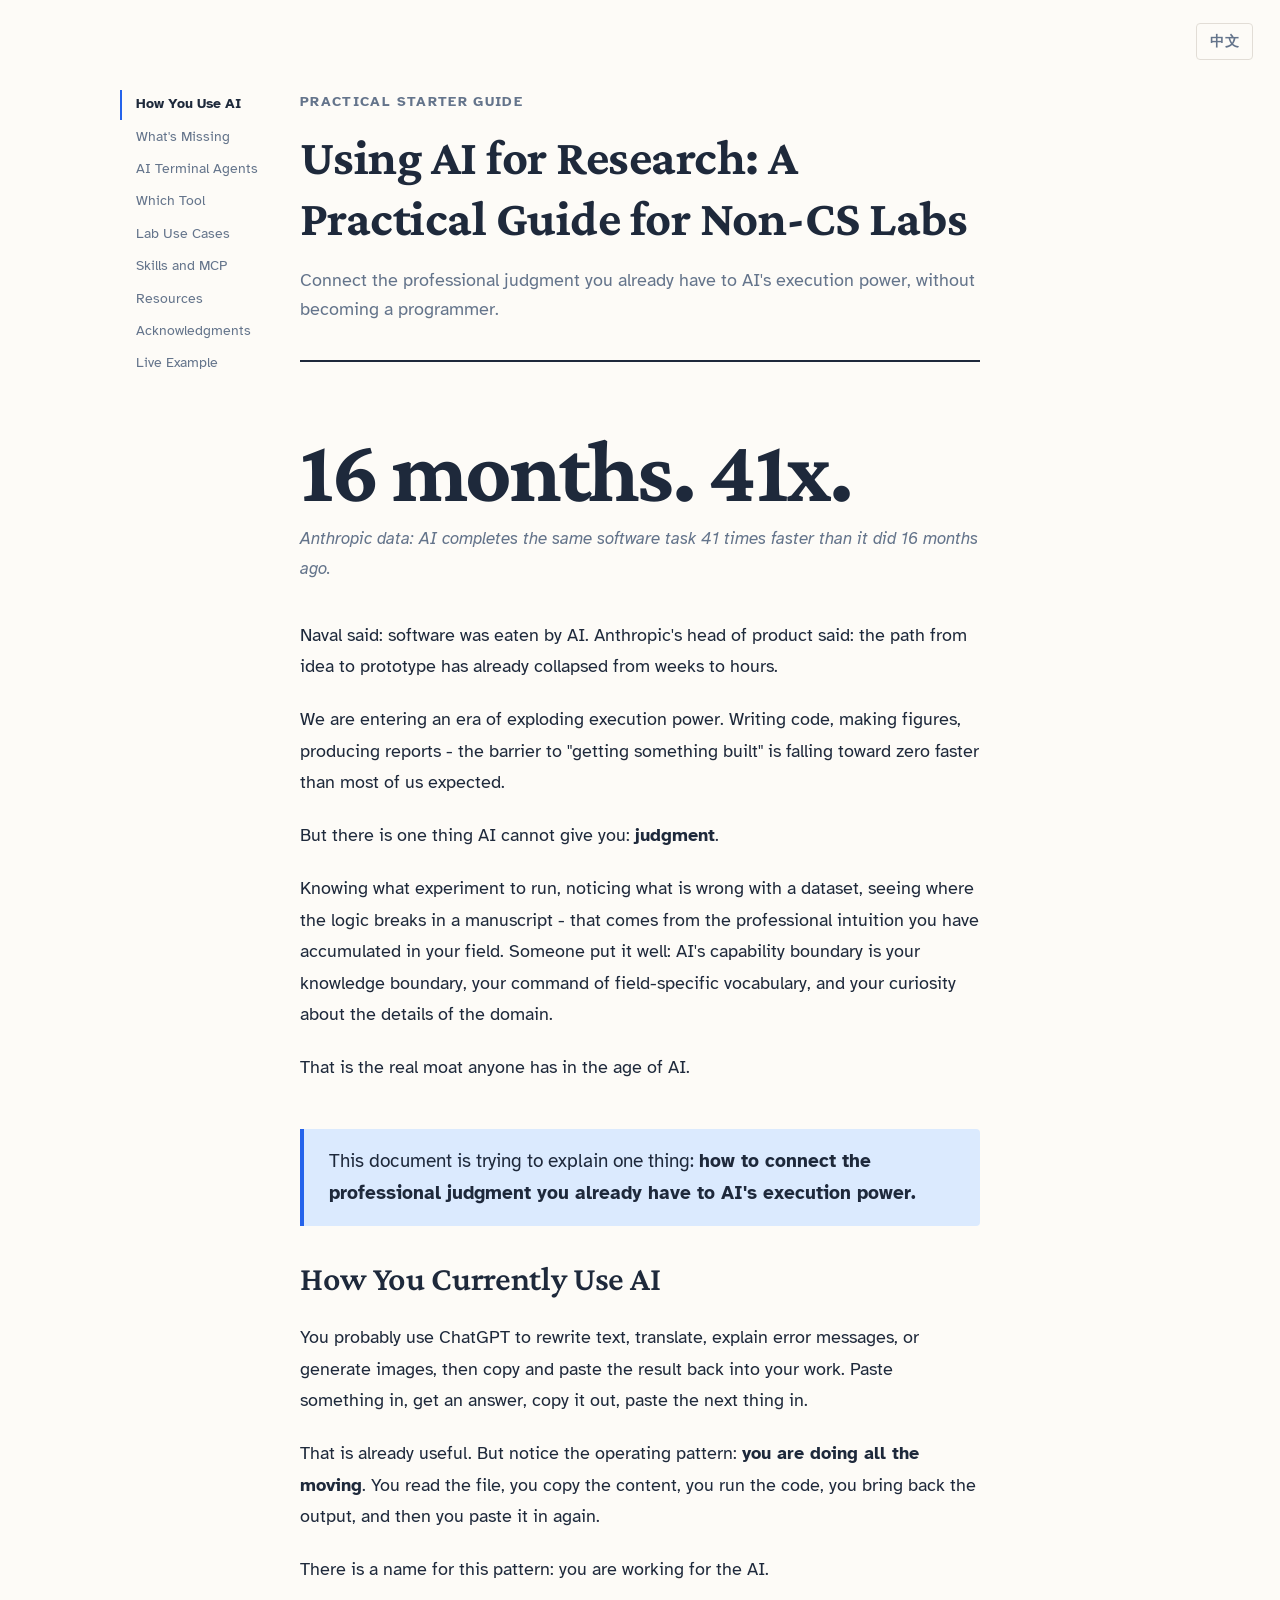
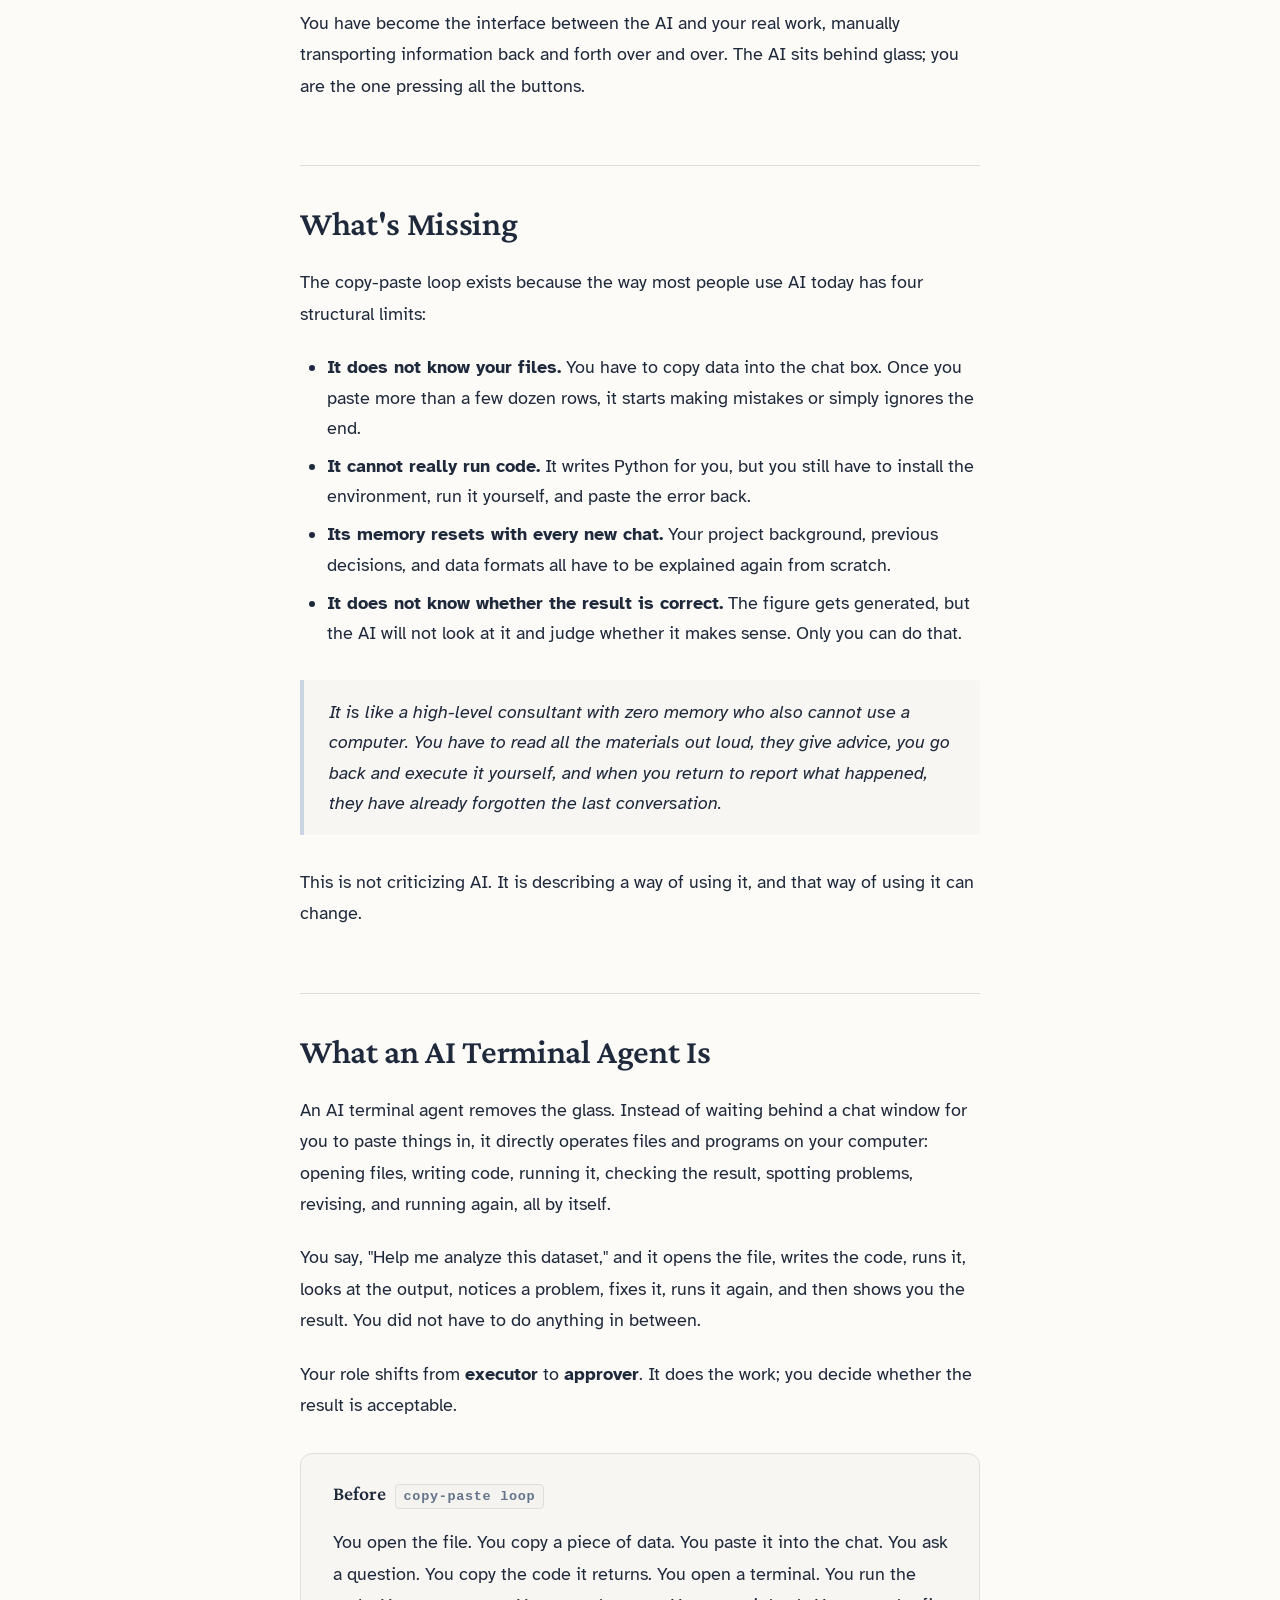
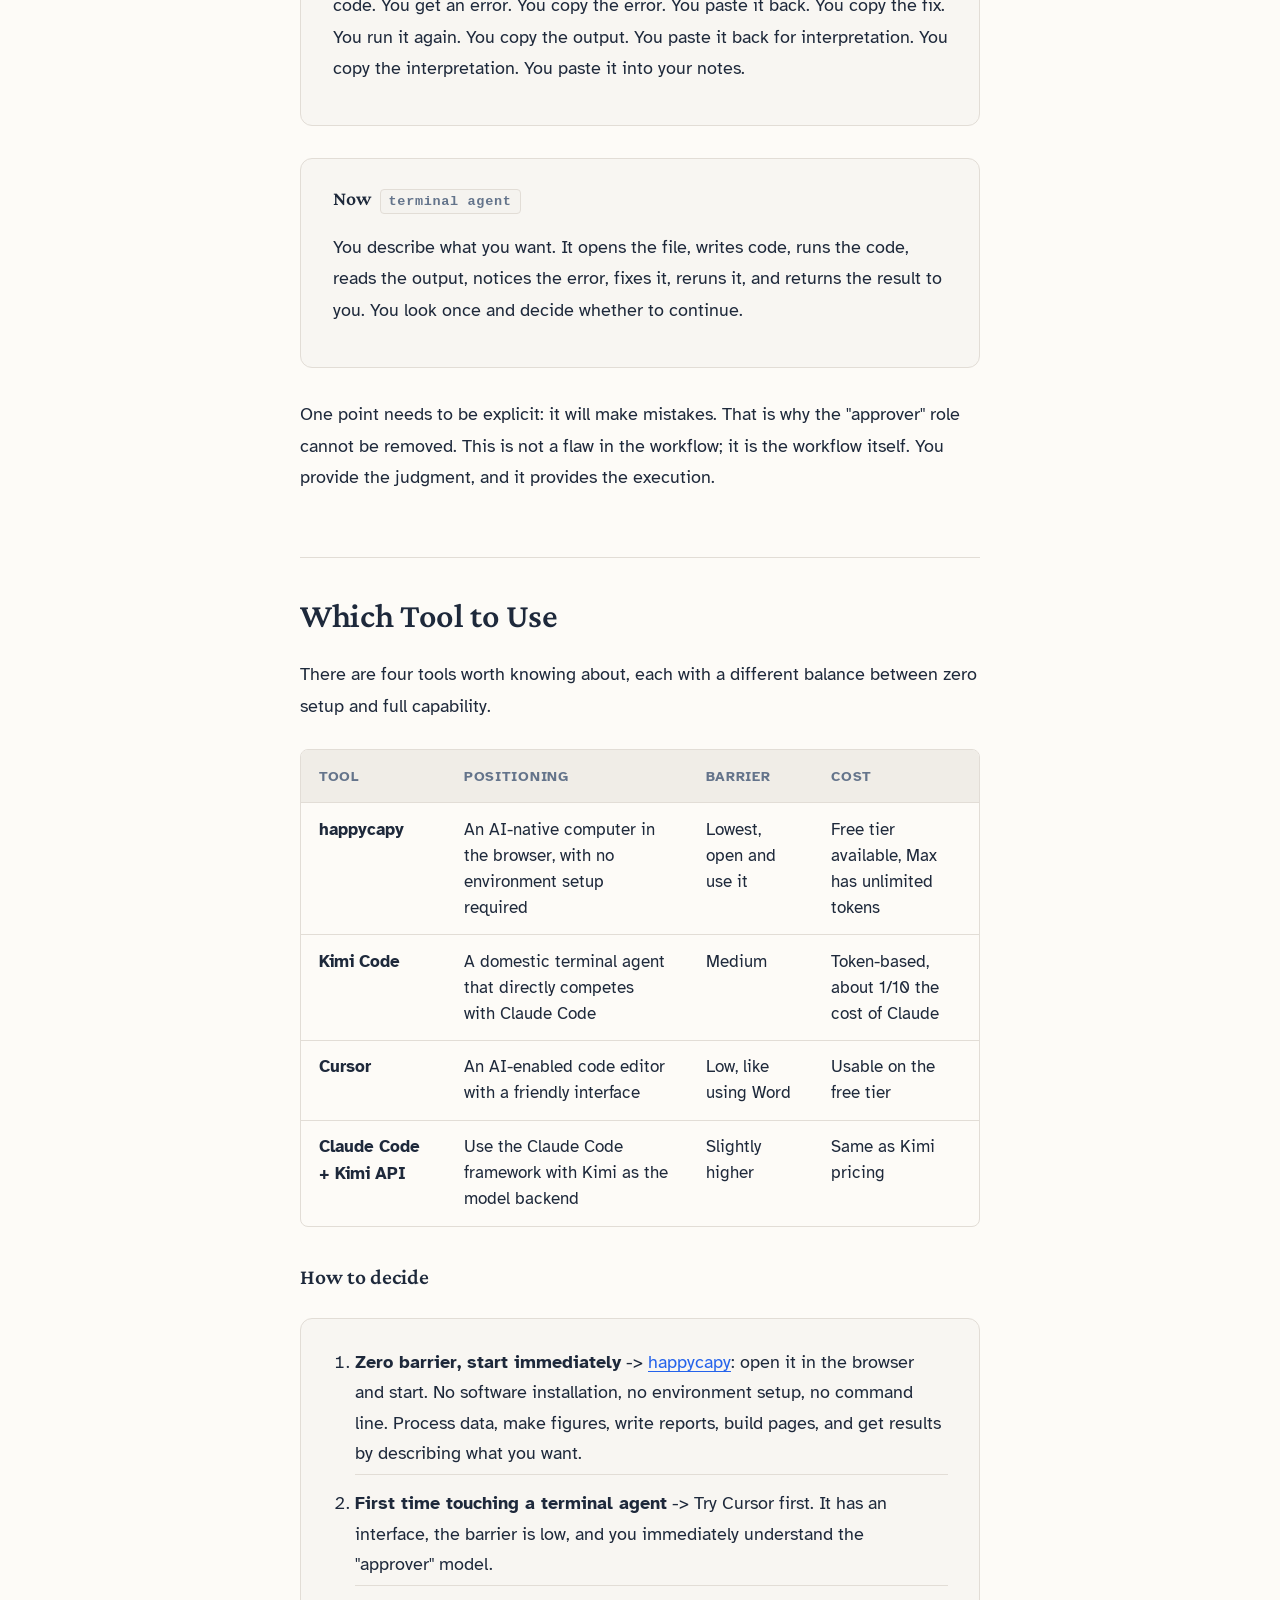
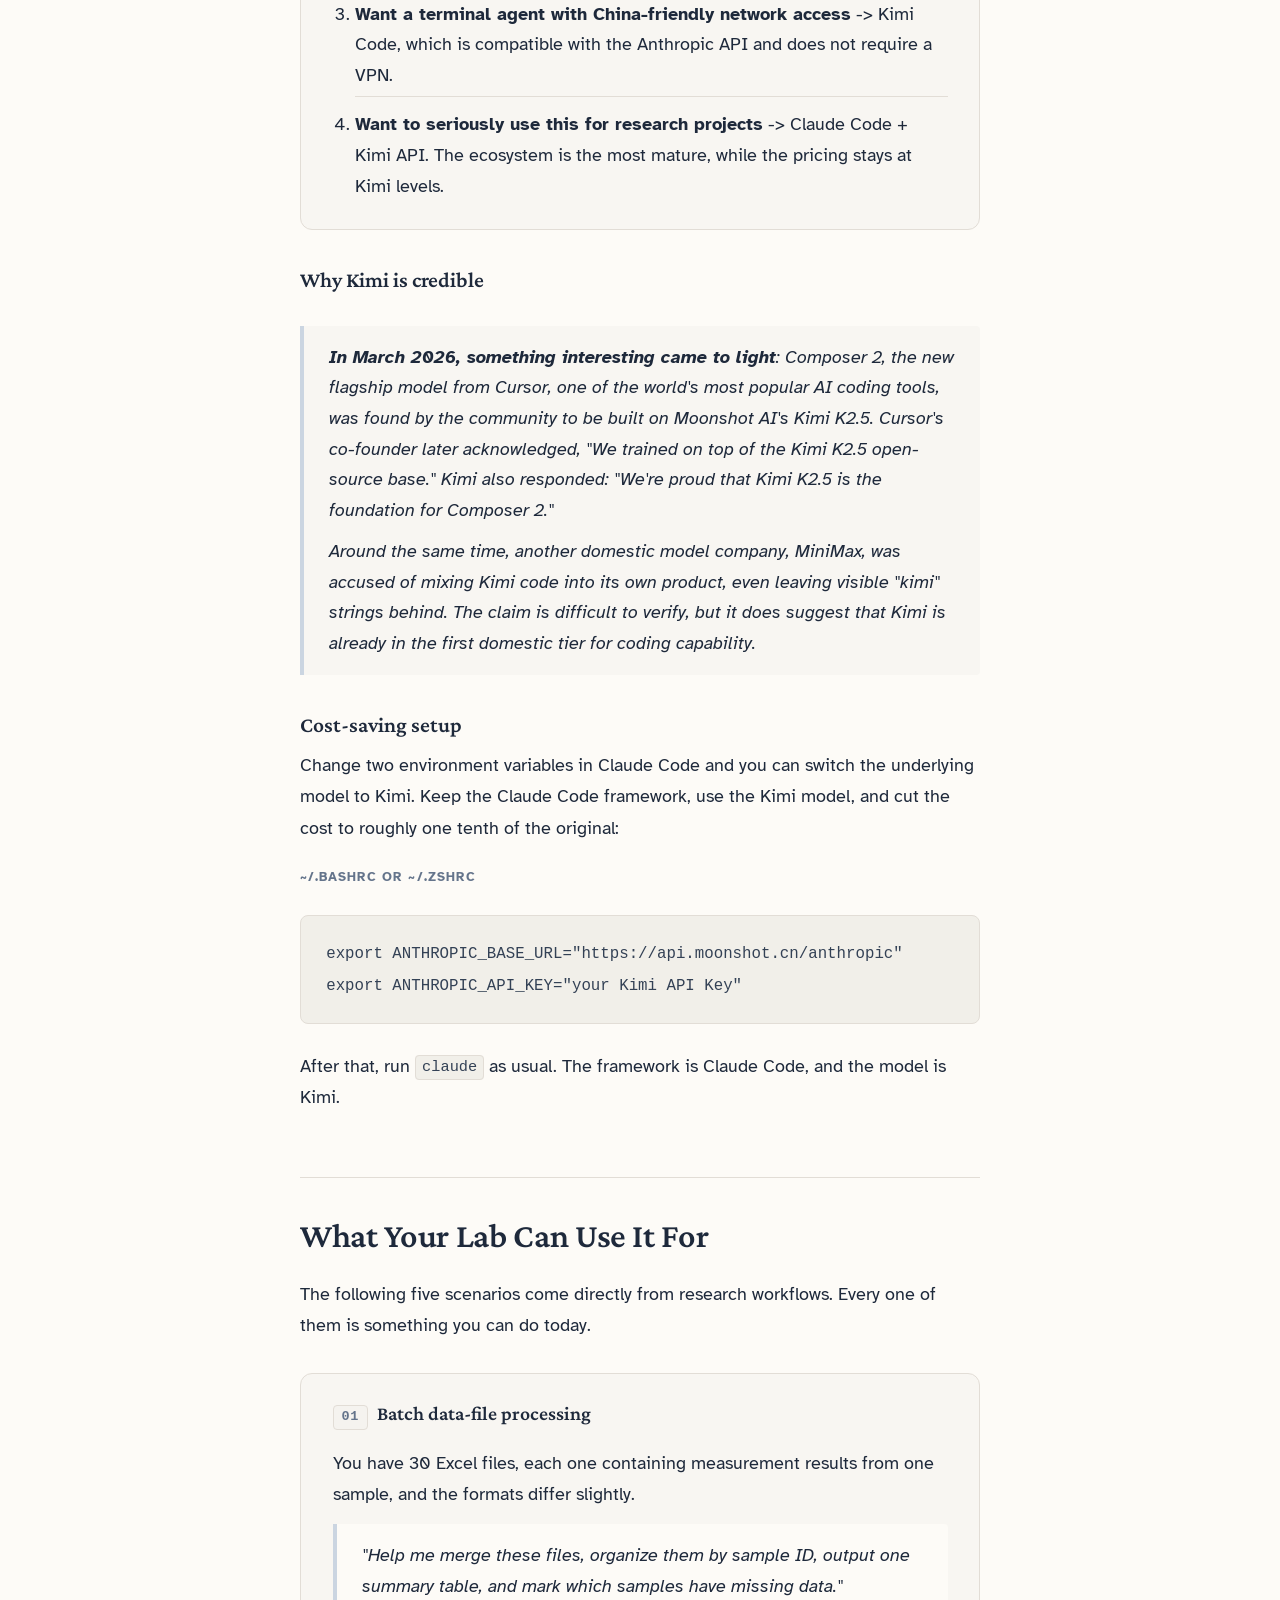
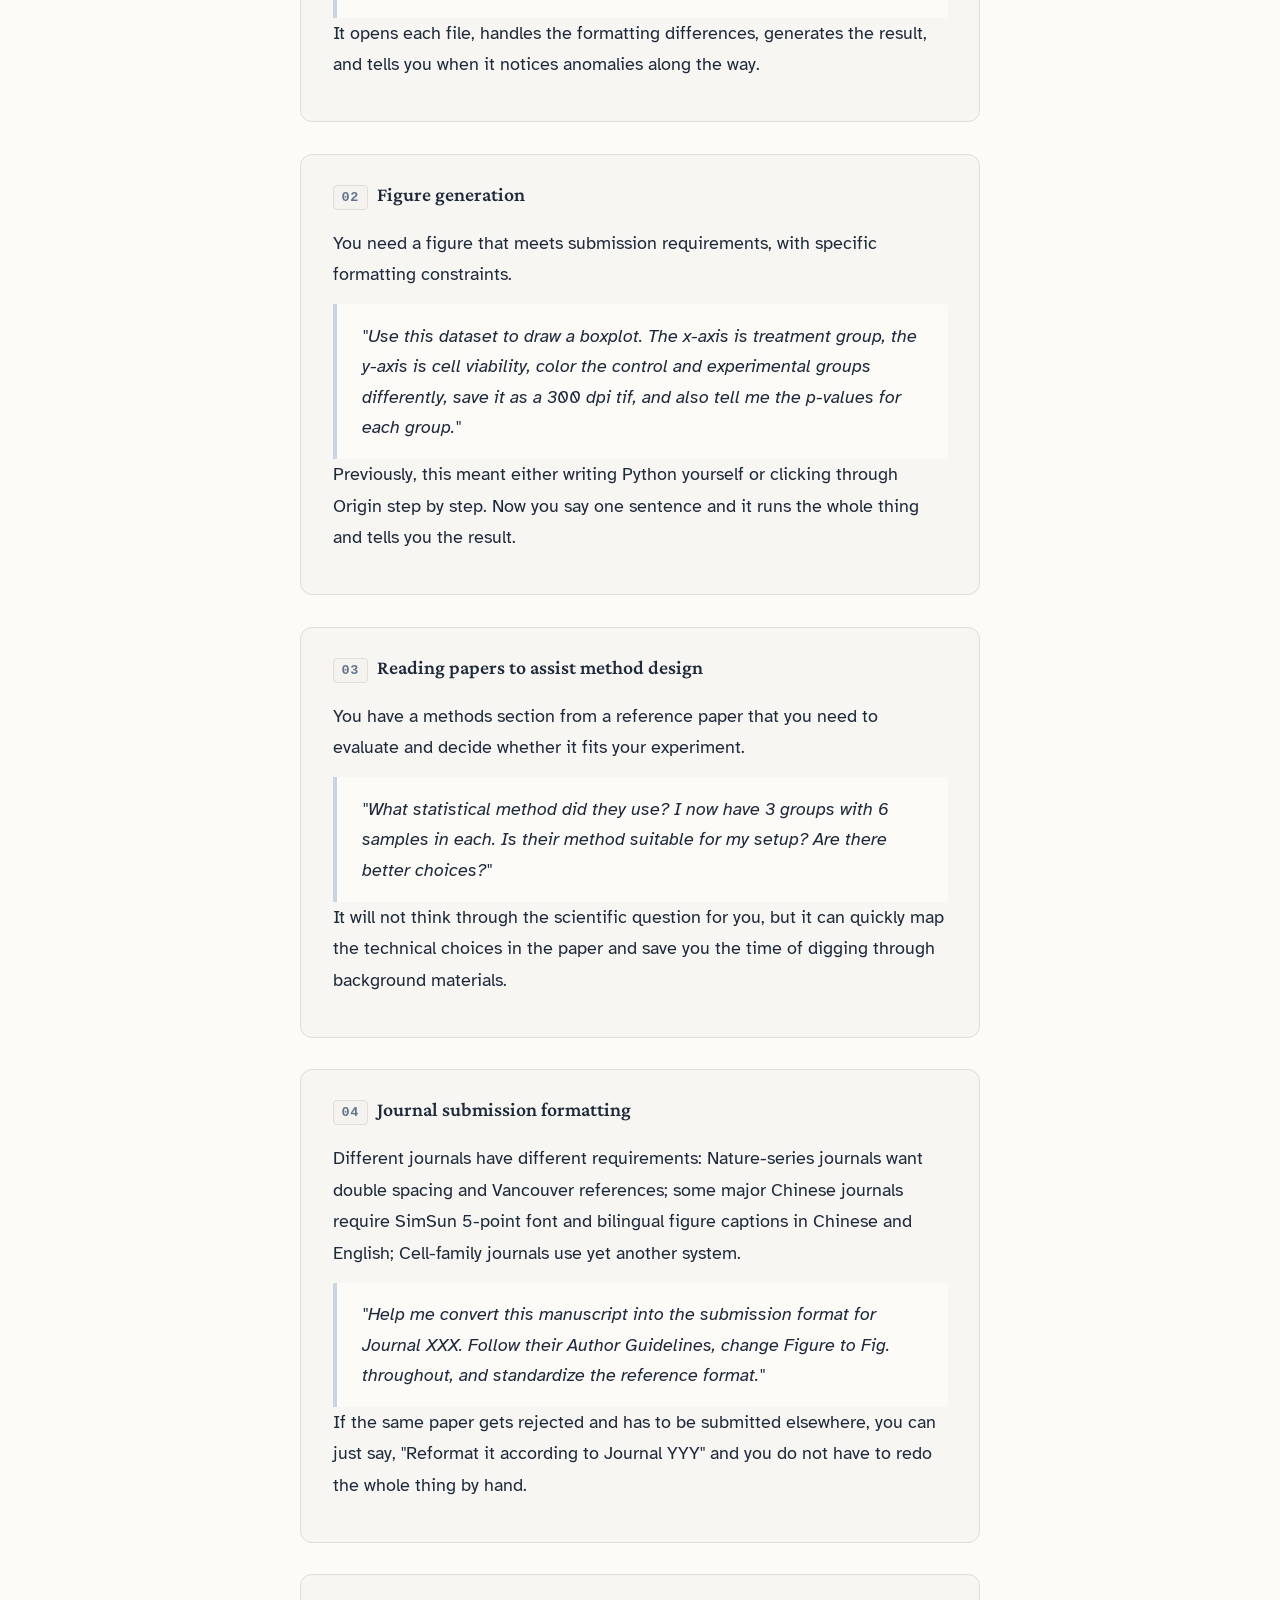
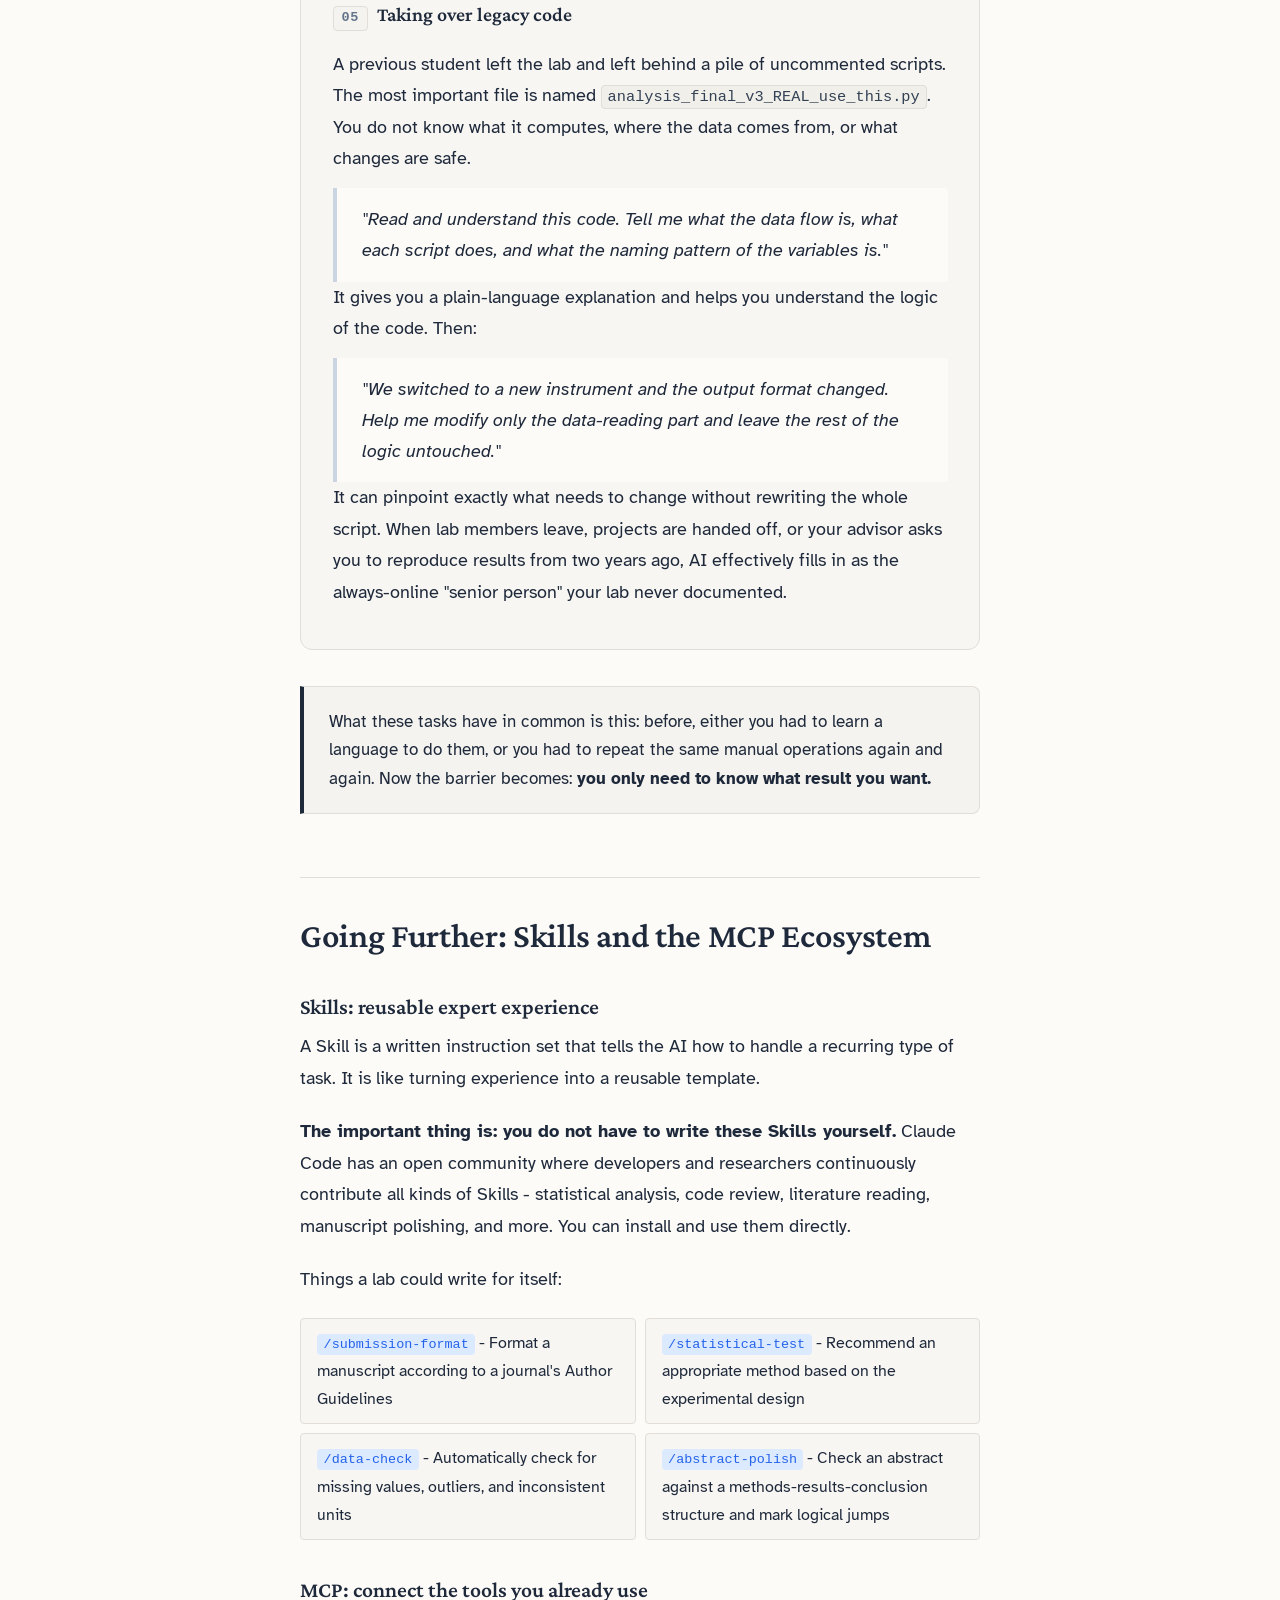
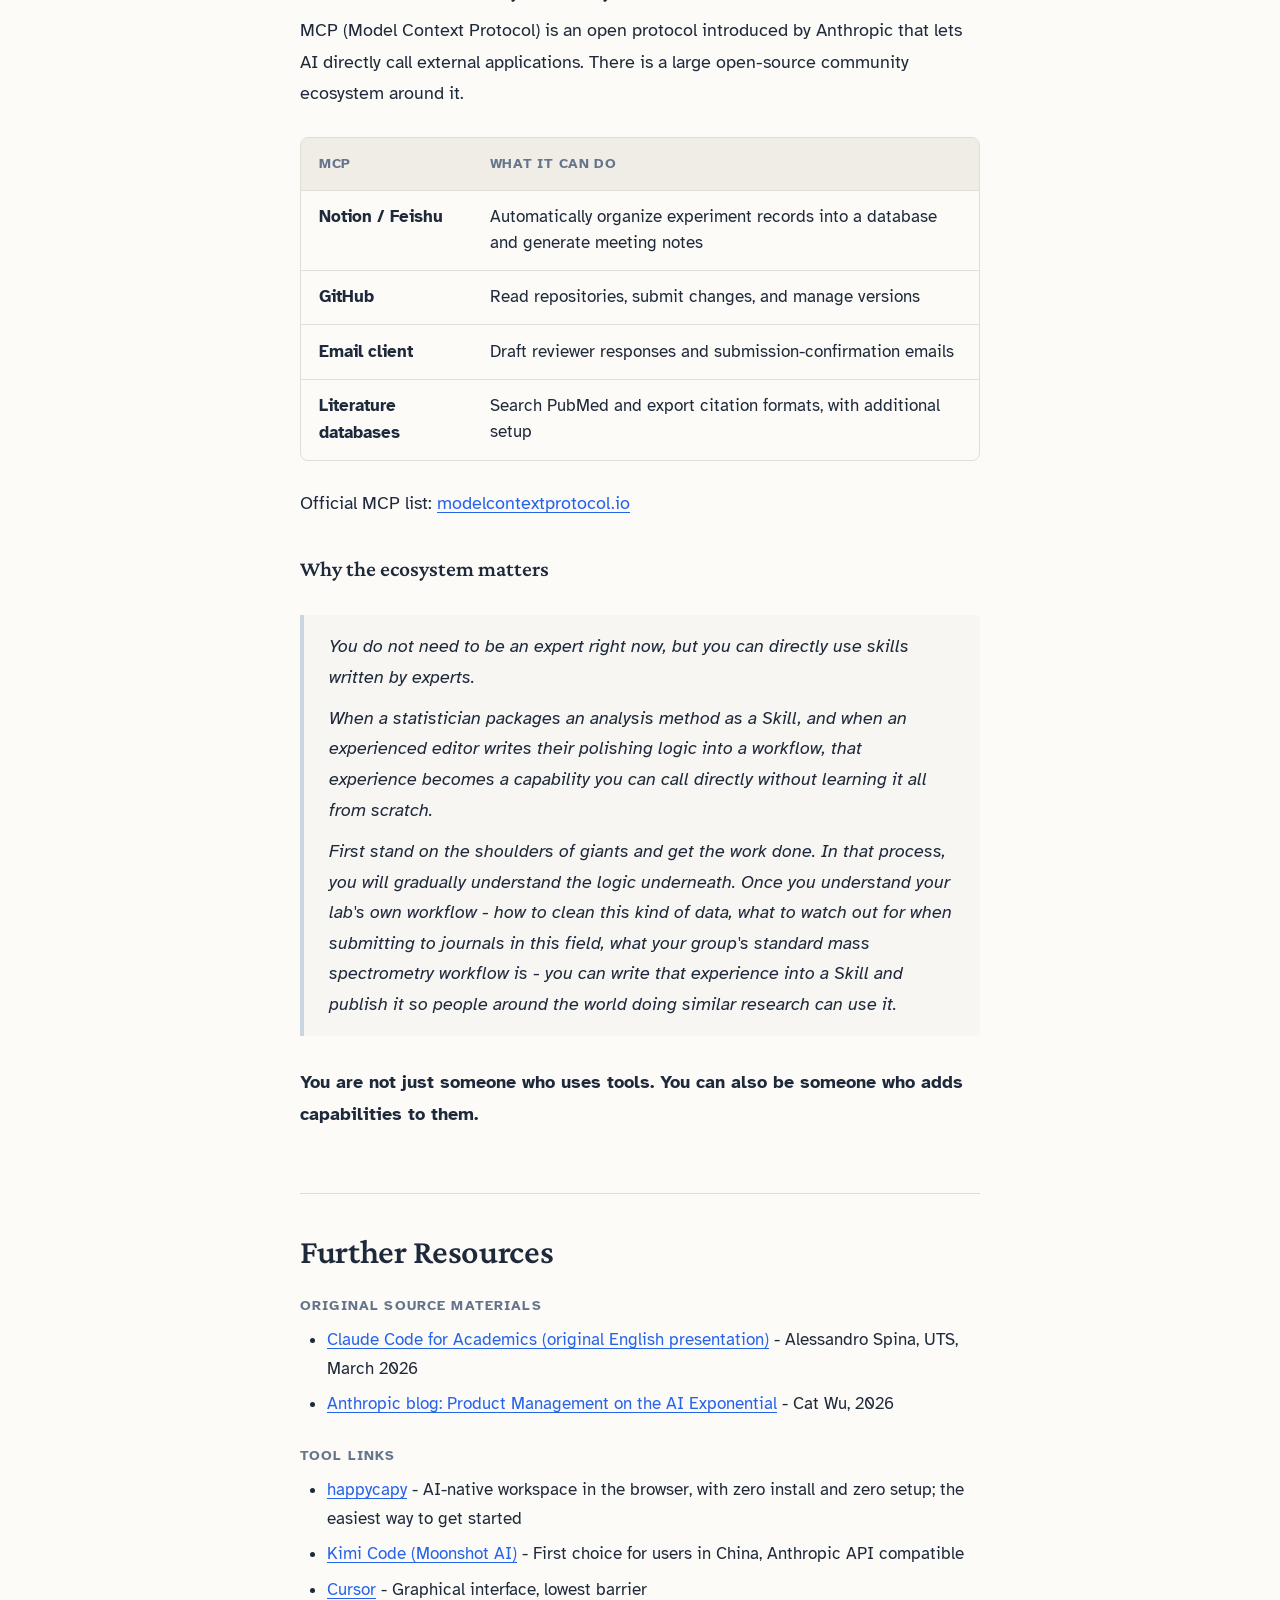
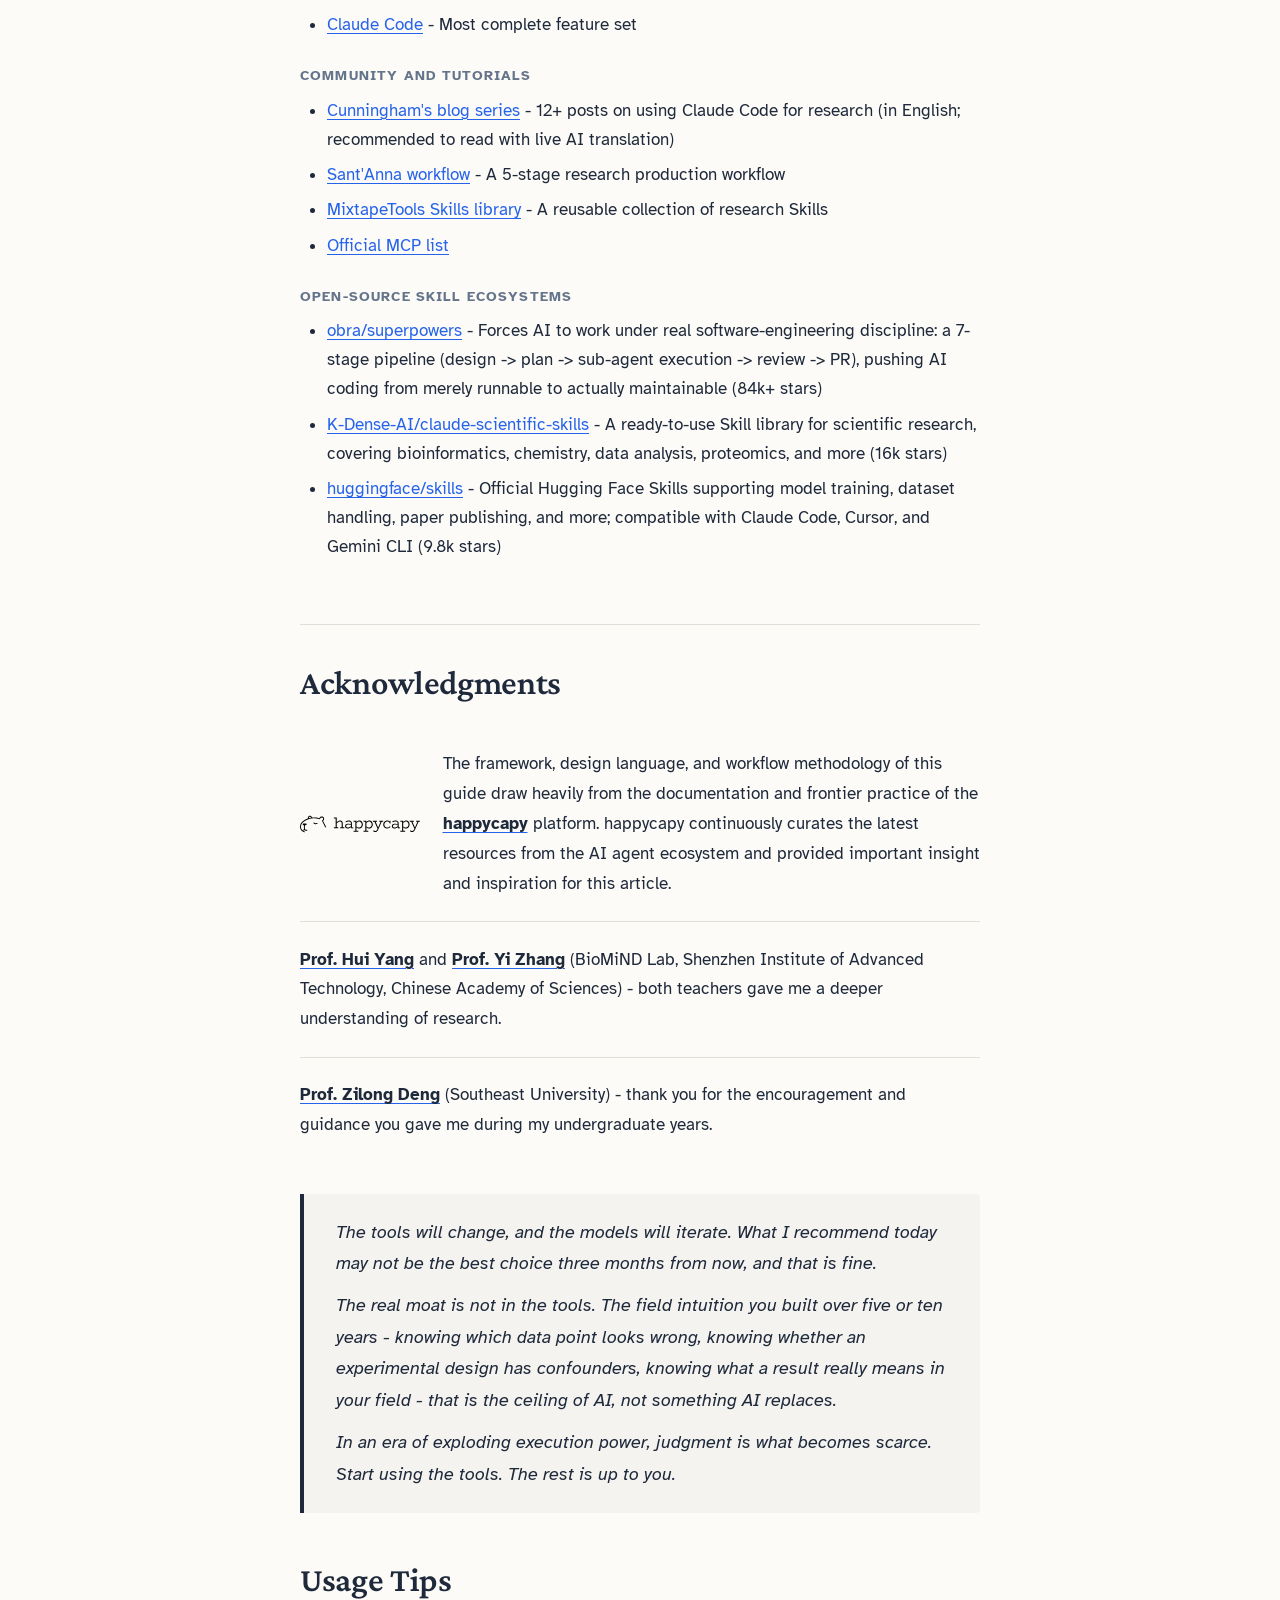
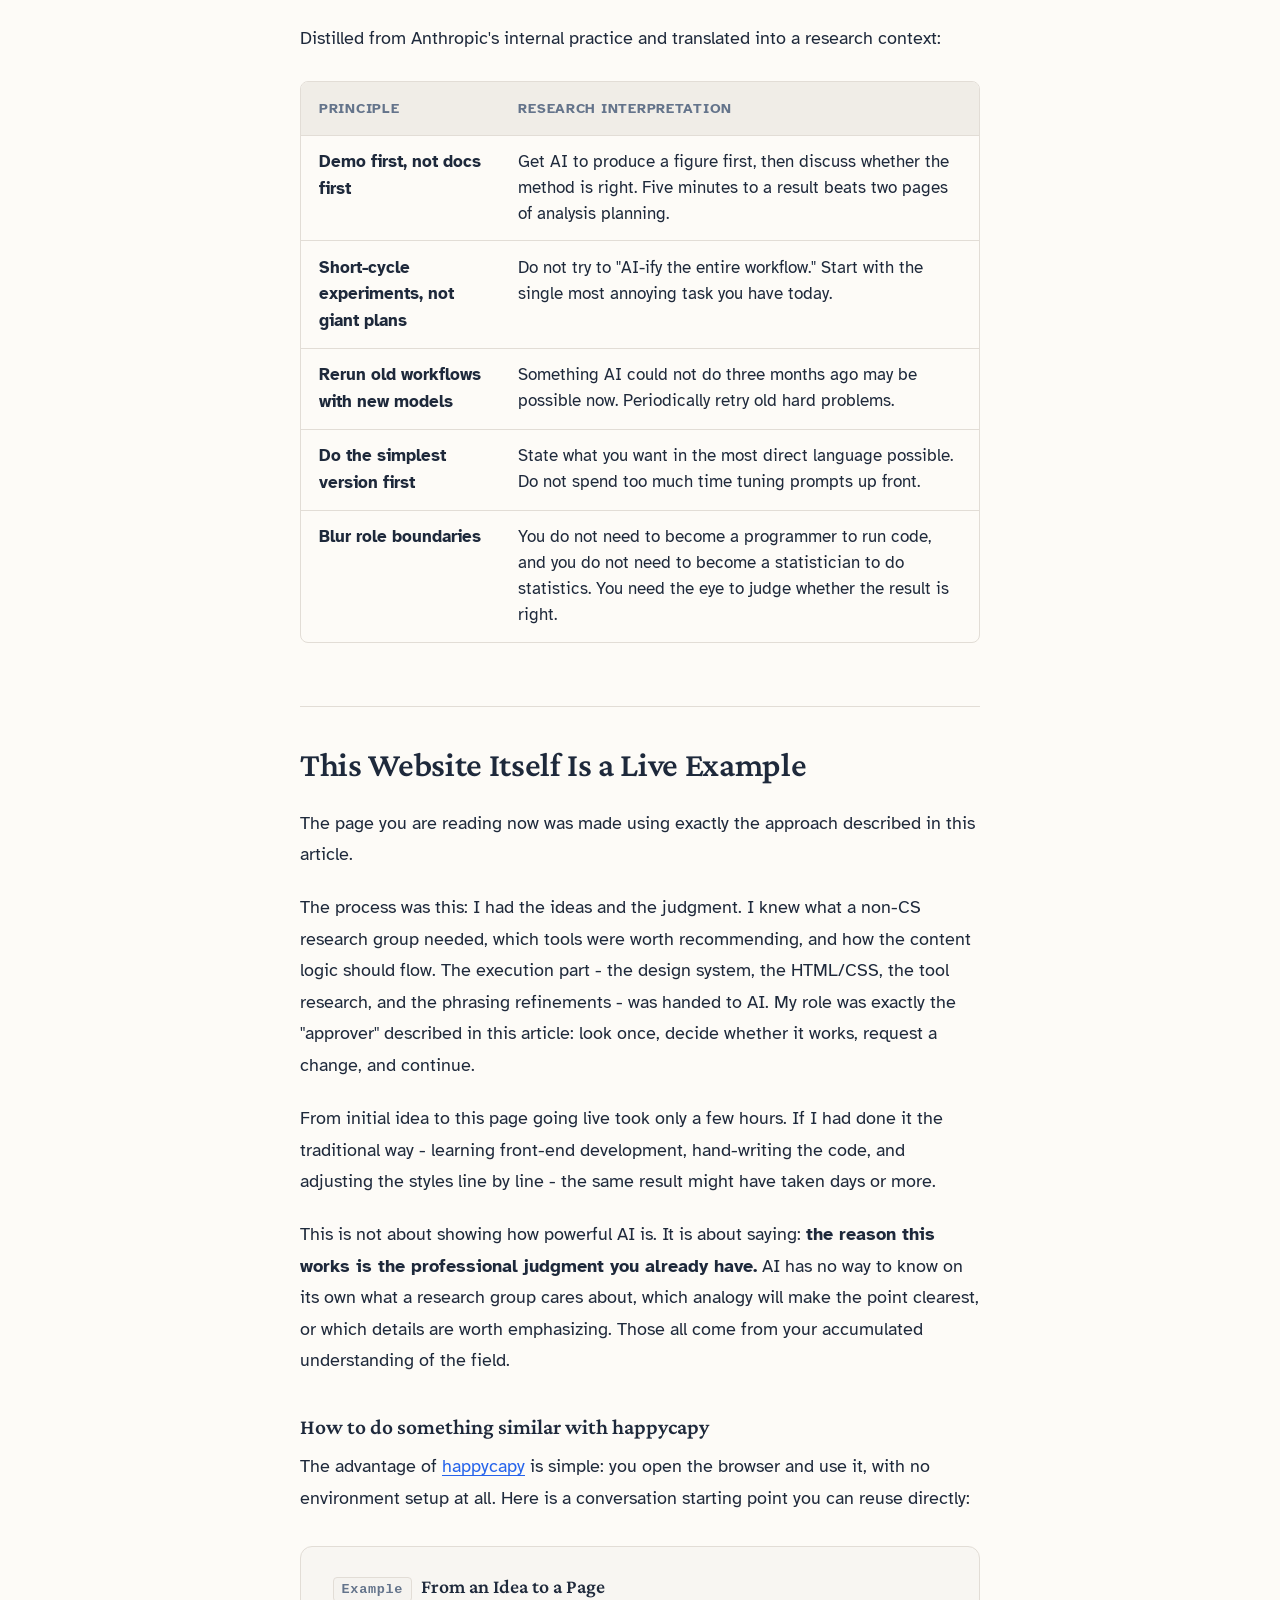
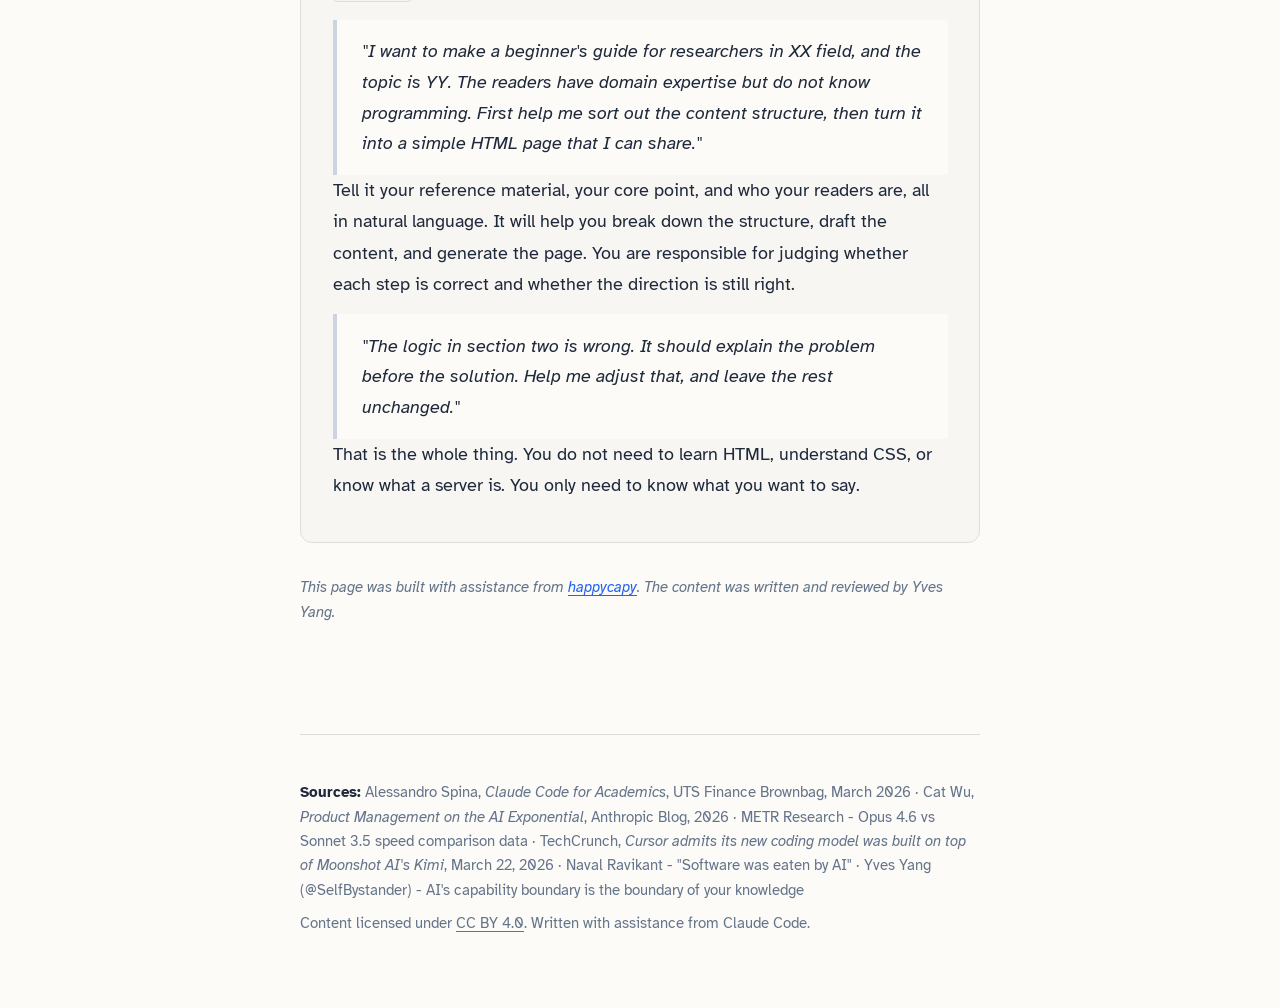
==== commit e7a04268: "Add happycapy to tool links" ====
--- a/en/index.html
+++ b/en/index.html
@@ -340,6 +340,7 @@
     <div class="resource-group">
       <h3>Tool links</h3>
       <ul>
+        <li><a href="https://happycapy.ai/?via=yves" target="_blank" rel="noopener">happycapy</a> - AI-native workspace in the browser, with zero install and zero setup; the easiest way to get started</li>
         <li><a href="https://platform.moonshot.cn" target="_blank" rel="noopener">Kimi Code (Moonshot AI)</a> - First choice for users in China, Anthropic API compatible</li>
         <li><a href="https://cursor.sh" target="_blank" rel="noopener">Cursor</a> - Graphical interface, lowest barrier</li>
         <li><a href="https://code.claude.com" target="_blank" rel="noopener">Claude Code</a> - Most complete feature set</li>
--- a/assets/style.css
+++ b/assets/style.css
@@ -56,10 +56,83 @@
   padding: 0 1.5rem;
 }
 
-/* ── TOC Sidebar ──────────────────────────────────────────── */
+/* ── TOC Sidebar (desktop) ────────────────────────────────── */
 
 .toc {
   display: none;
+}
+
+/* ── TOC Mobile (collapsed, inline) ──────────────────────── */
+
+.toc-mobile {
+  margin-bottom: 2rem;
+  border: 1px solid var(--border);
+  border-radius: var(--radius-md);
+  background: var(--bg-card);
+}
+
+.toc-mobile summary {
+  font-family: var(--font-body);
+  font-size: 0.8rem;
+  font-weight: 700;
+  letter-spacing: 0.08em;
+  text-transform: uppercase;
+  color: var(--text-muted);
+  padding: 0.65rem 1rem;
+  cursor: pointer;
+  user-select: none;
+  list-style: none;
+}
+
+.toc-mobile summary::-webkit-details-marker {
+  display: none;
+}
+
+.toc-mobile summary::after {
+  content: ' ▾';
+  font-size: 0.7rem;
+}
+
+details.toc-mobile[open] summary::after {
+  content: ' ▴';
+}
+
+.toc-mobile ul {
+  list-style: none;
+  padding: 0;
+  margin: 0;
+  border-top: 1px solid var(--border);
+}
+
+.toc-mobile li {
+  margin: 0;
+}
+
+.toc-mobile a {
+  display: block;
+  font-family: var(--font-body);
+  font-size: 0.88rem;
+  color: var(--text-muted);
+  text-decoration: none;
+  padding: 0.5rem 1rem;
+  border-bottom: 1px solid var(--border);
+  transition: color 0.15s, background 0.15s;
+}
+
+.toc-mobile li:last-child a {
+  border-bottom: none;
+}
+
+.toc-mobile a:hover {
+  color: var(--text);
+  background: var(--bg-subtle);
+  opacity: 1;
+}
+
+@media (min-width: 1100px) {
+  .toc-mobile {
+    display: none;
+  }
 }
 
 @media (min-width: 1100px) {
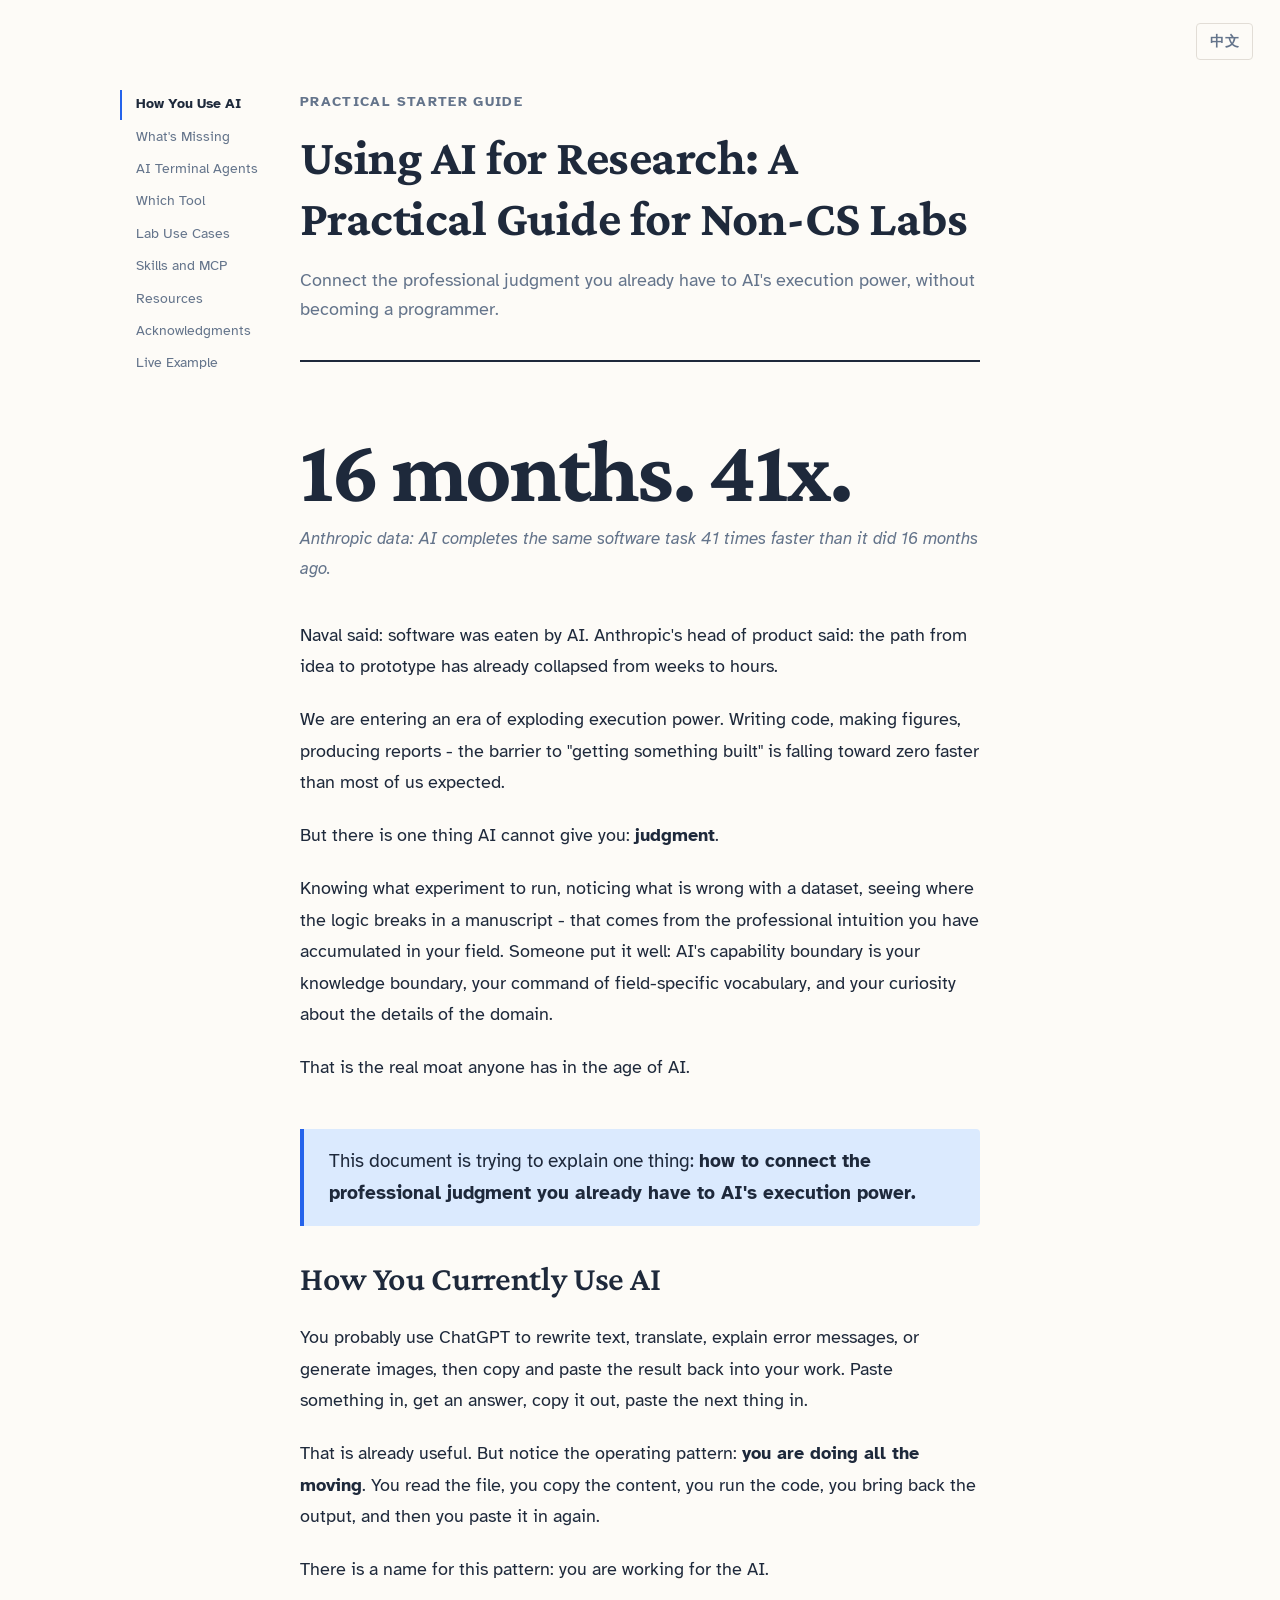
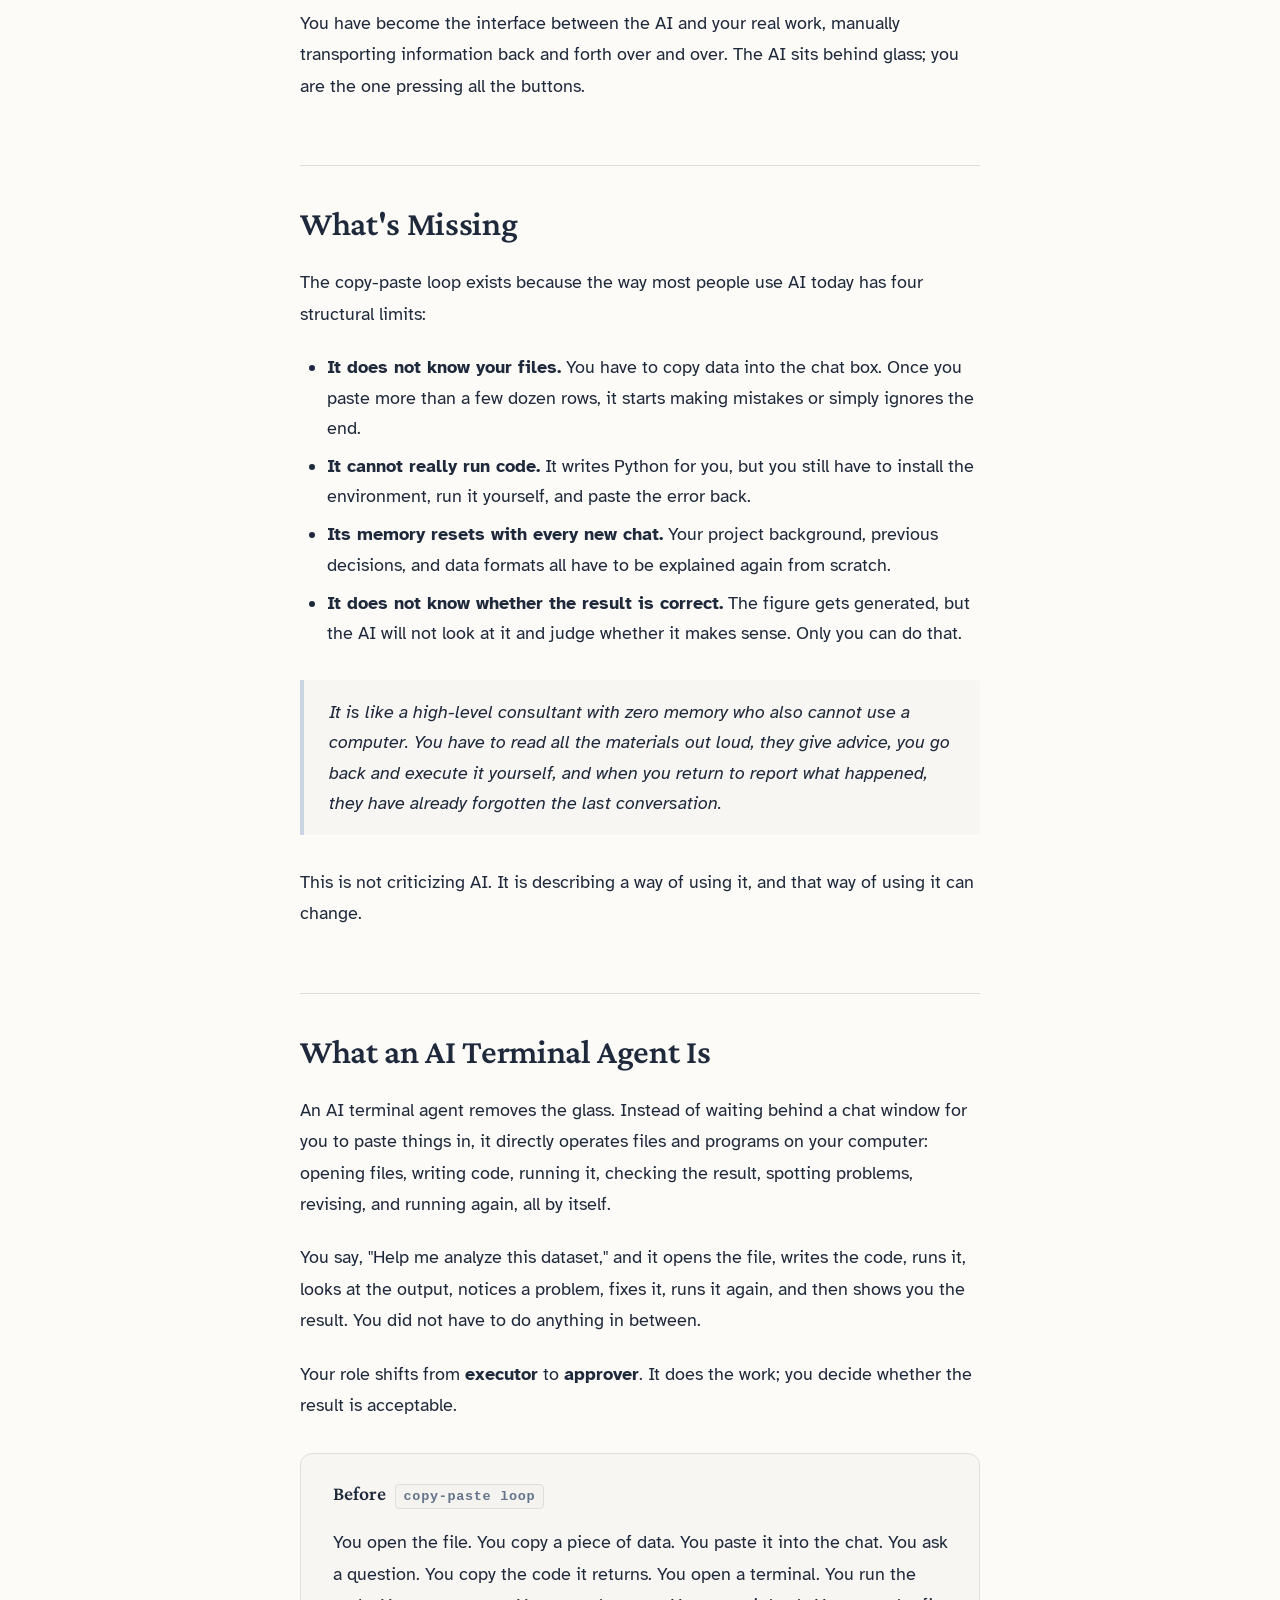
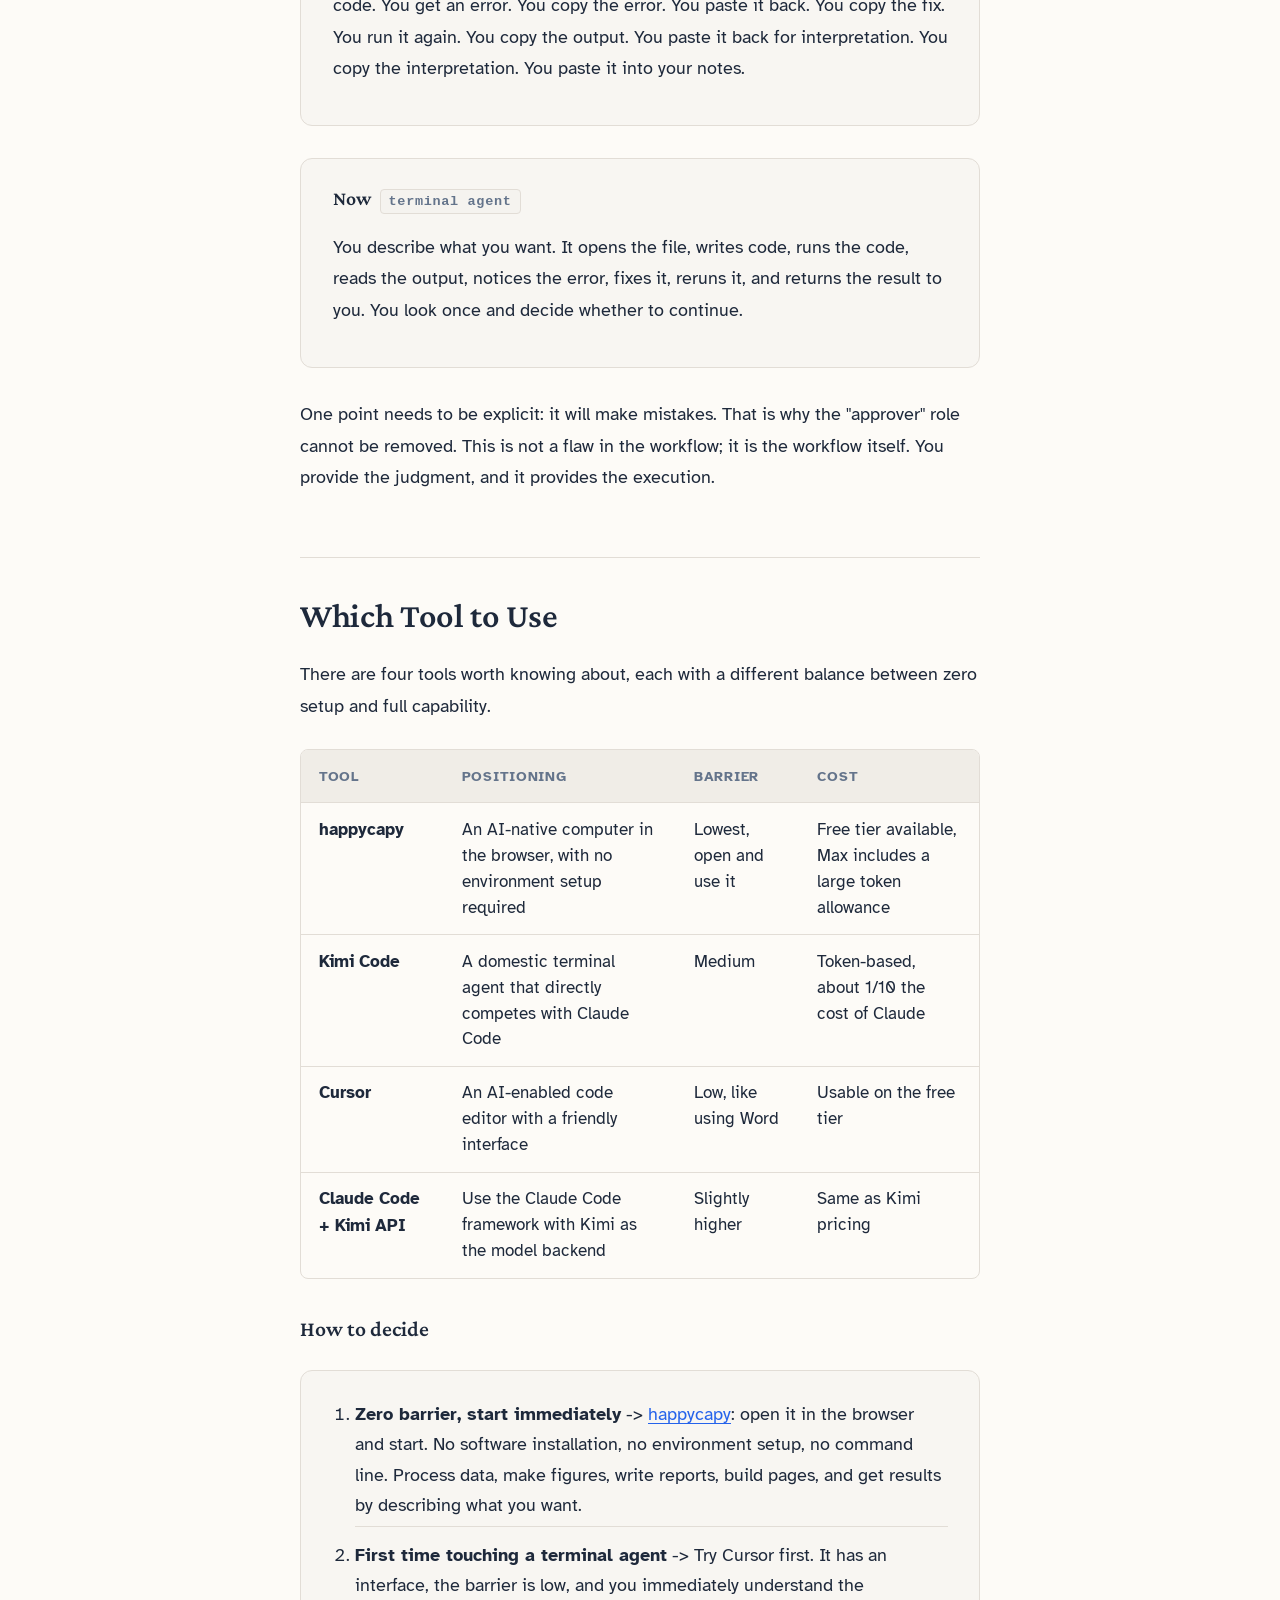
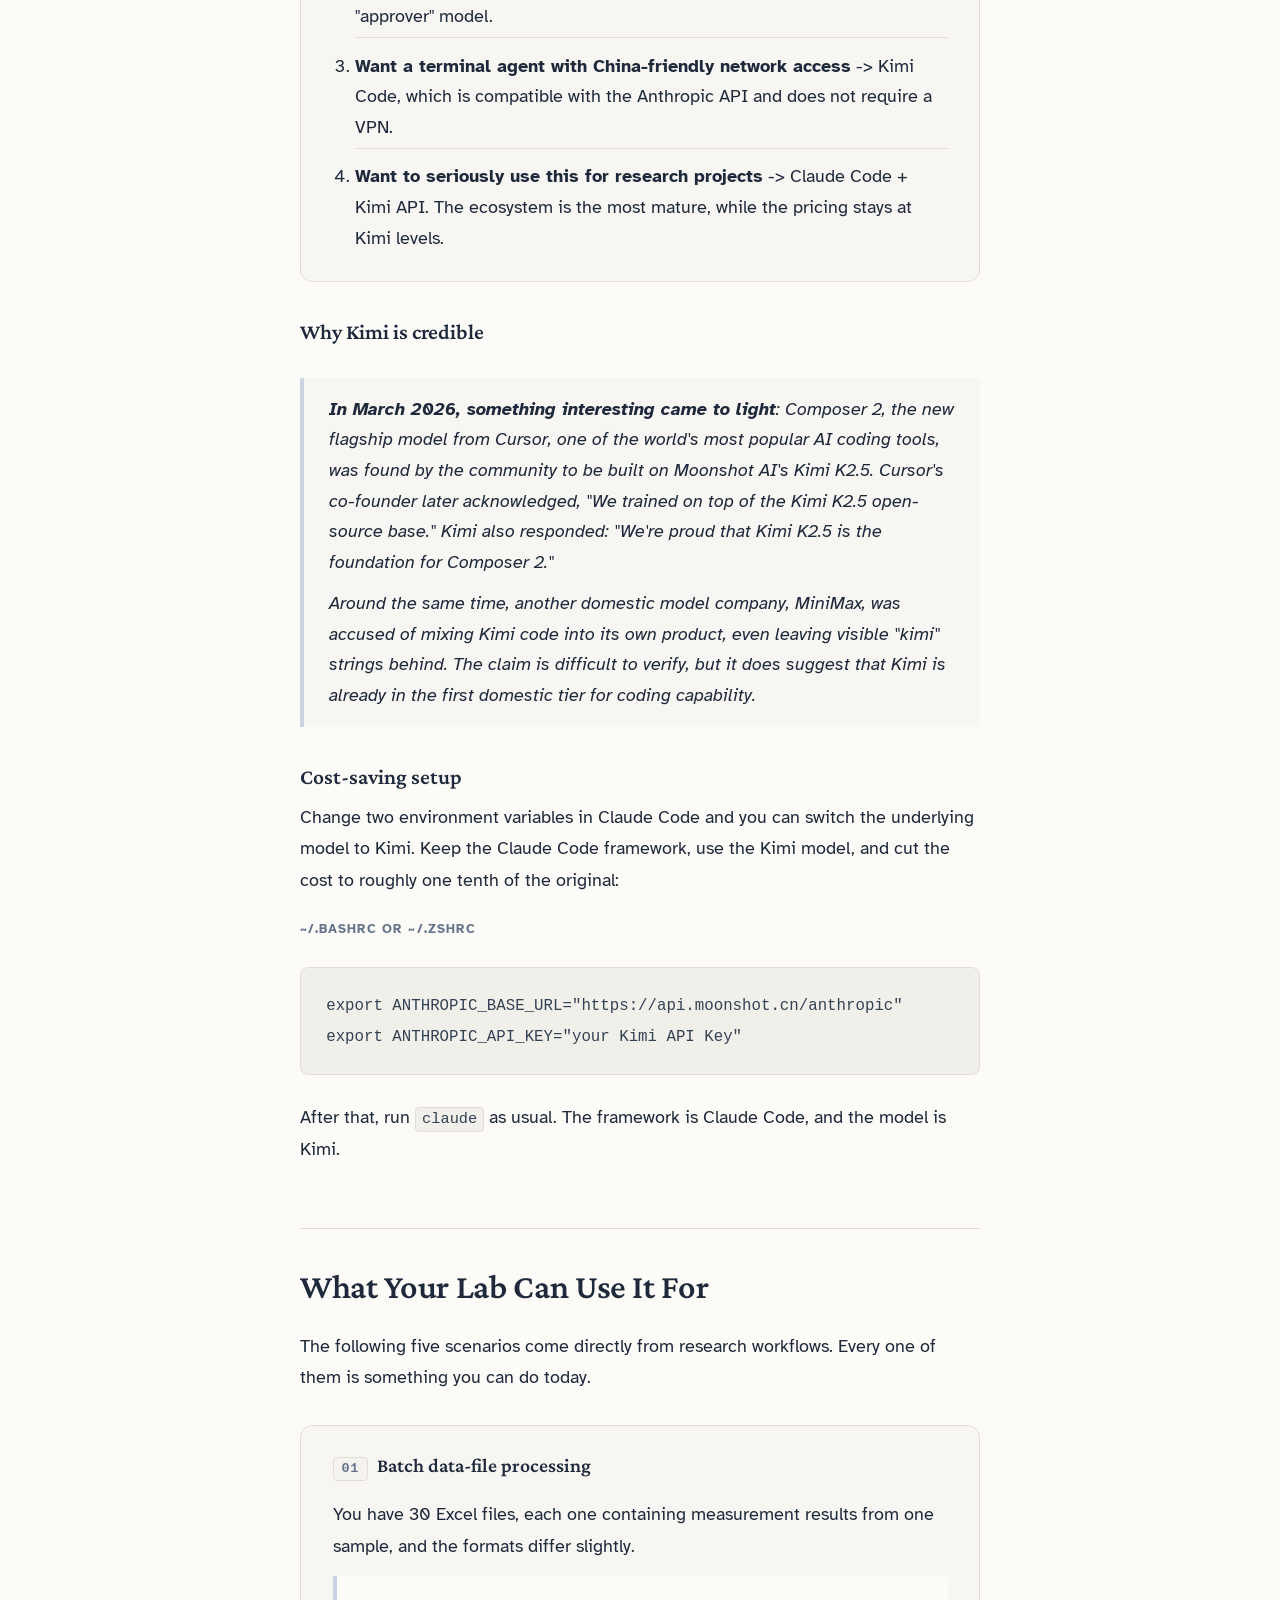
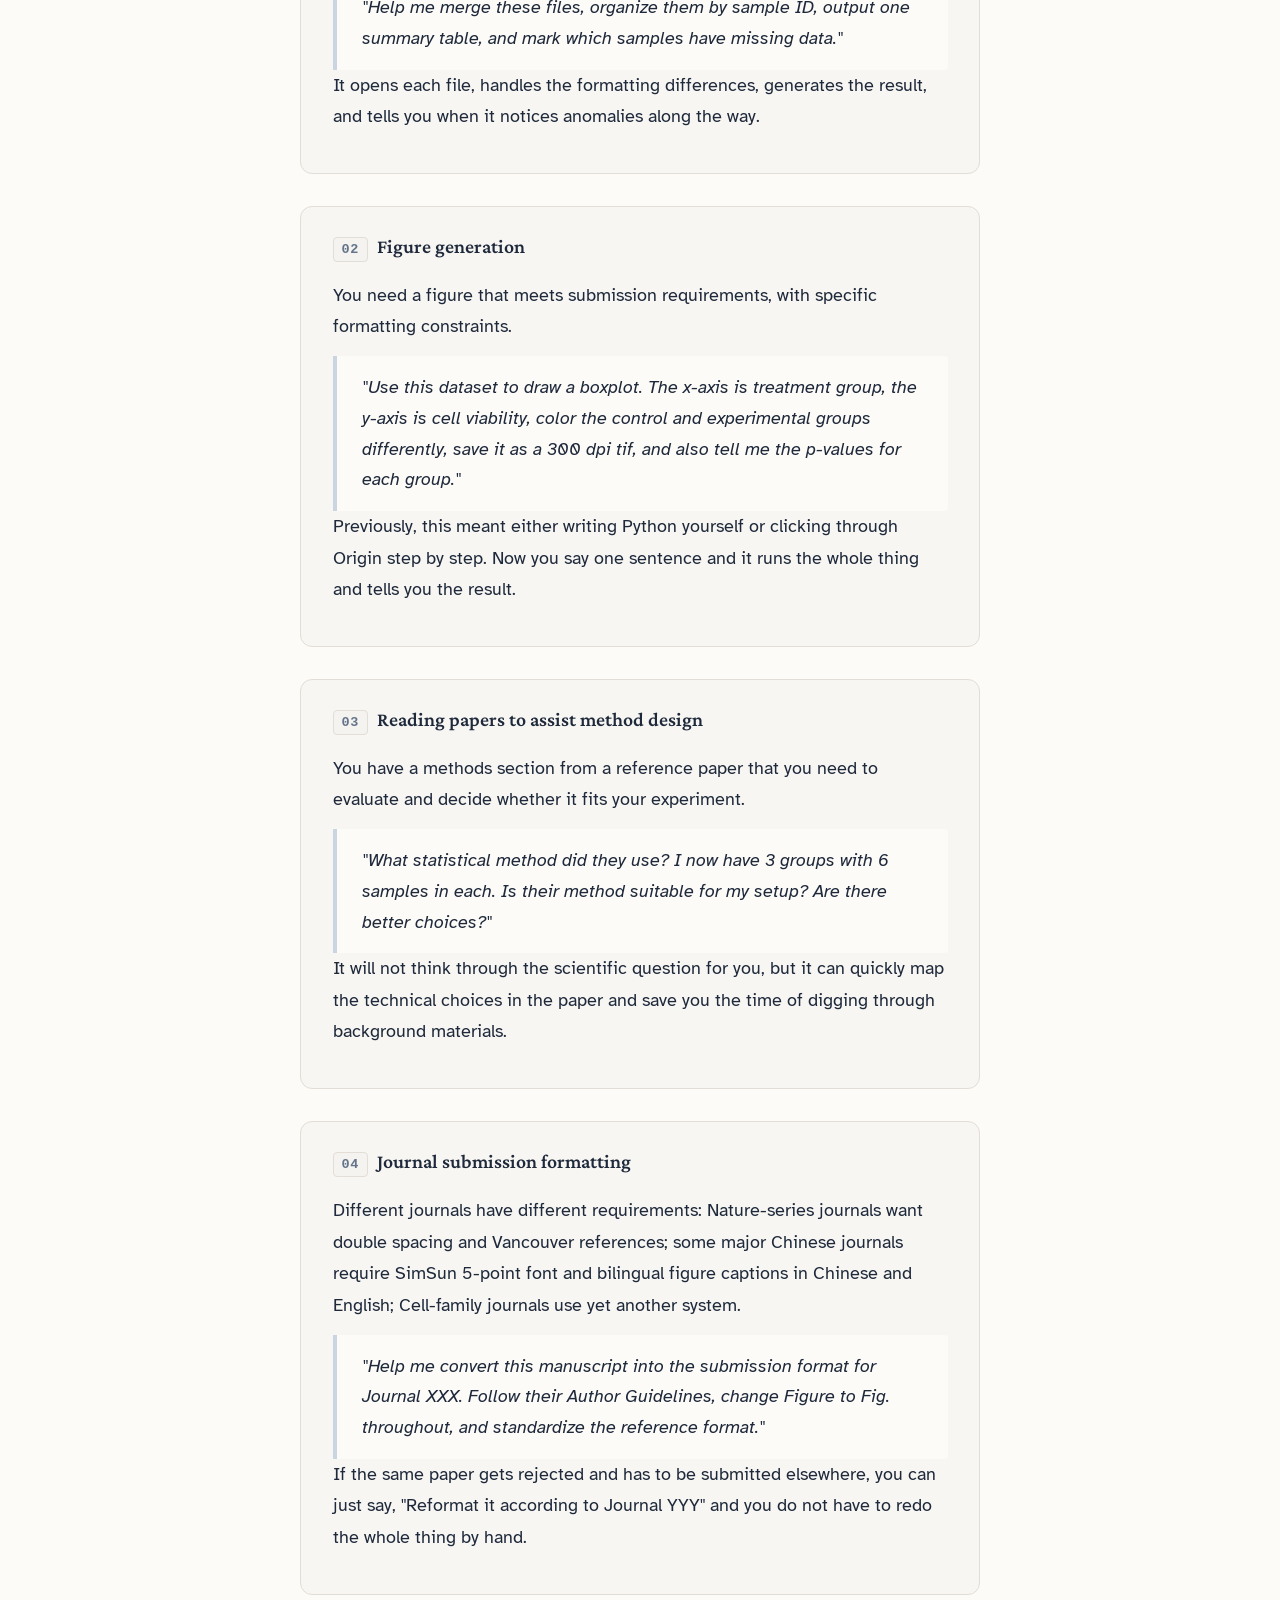
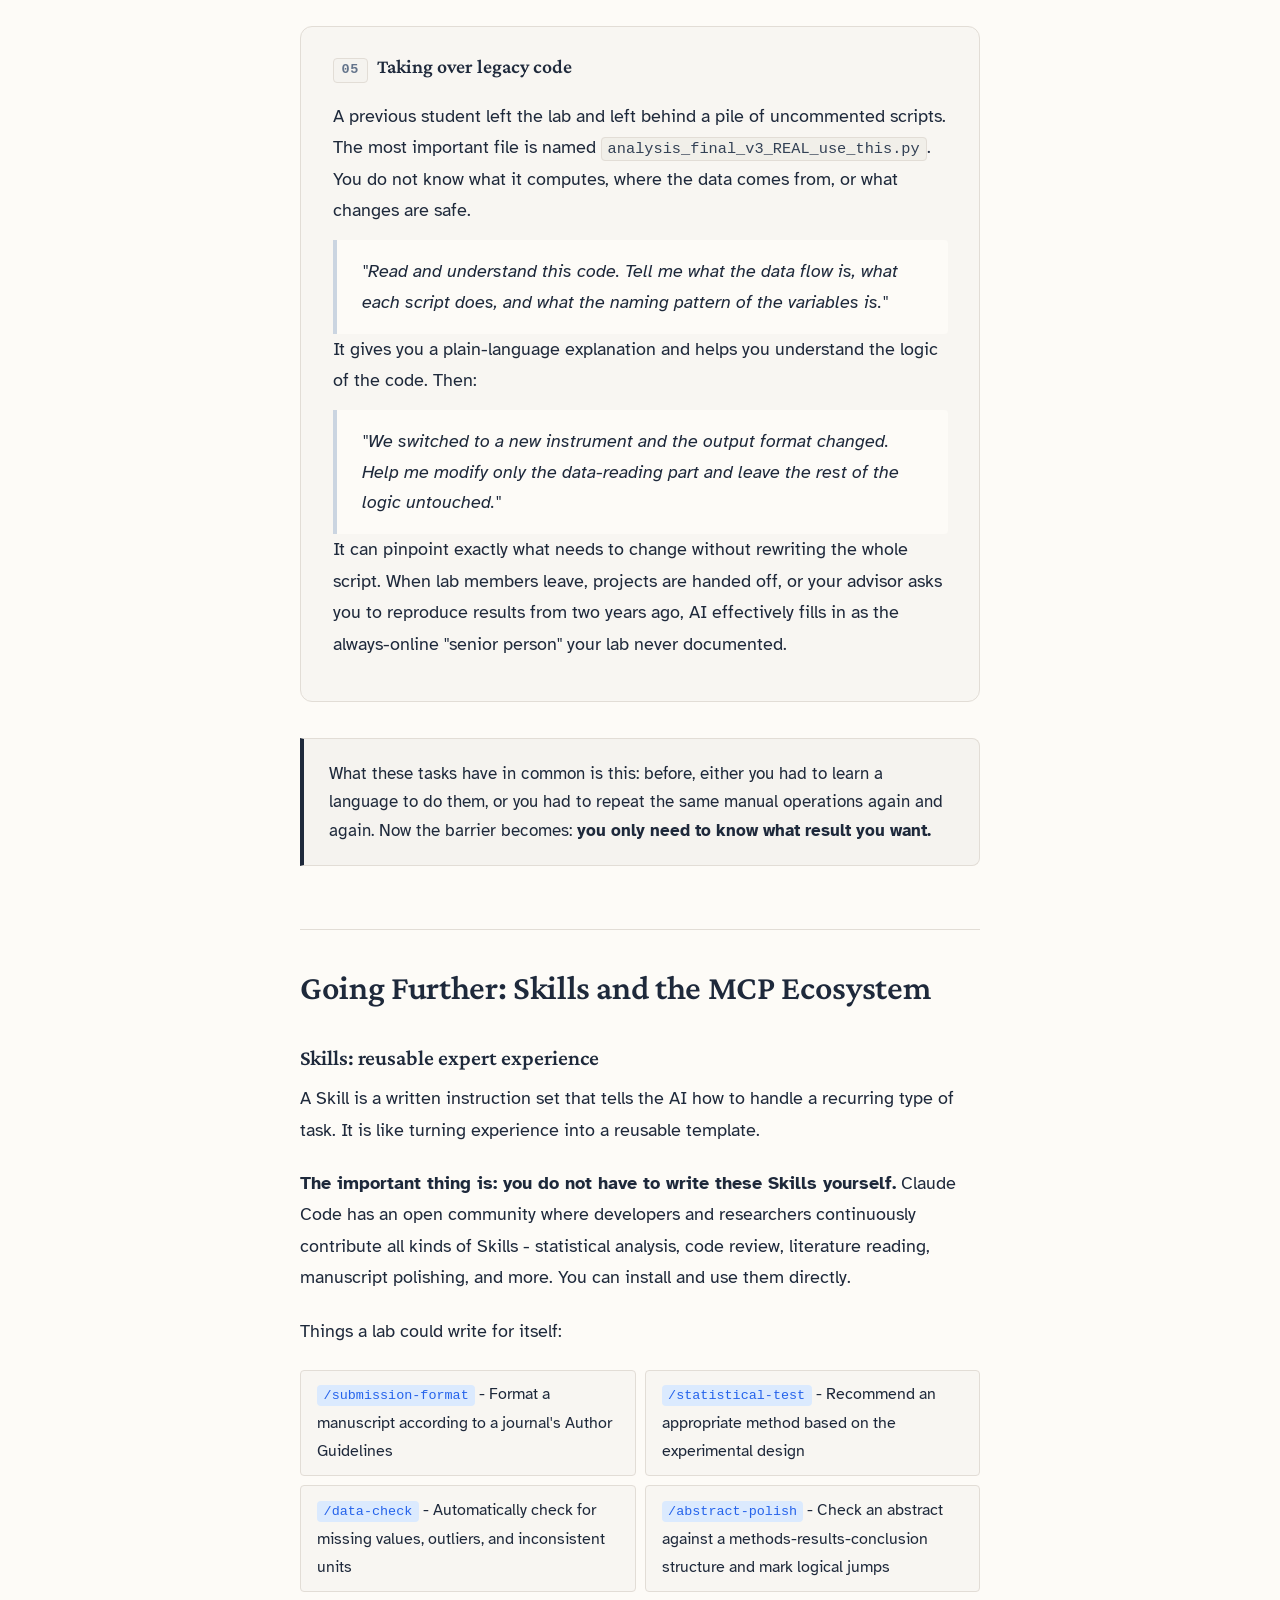
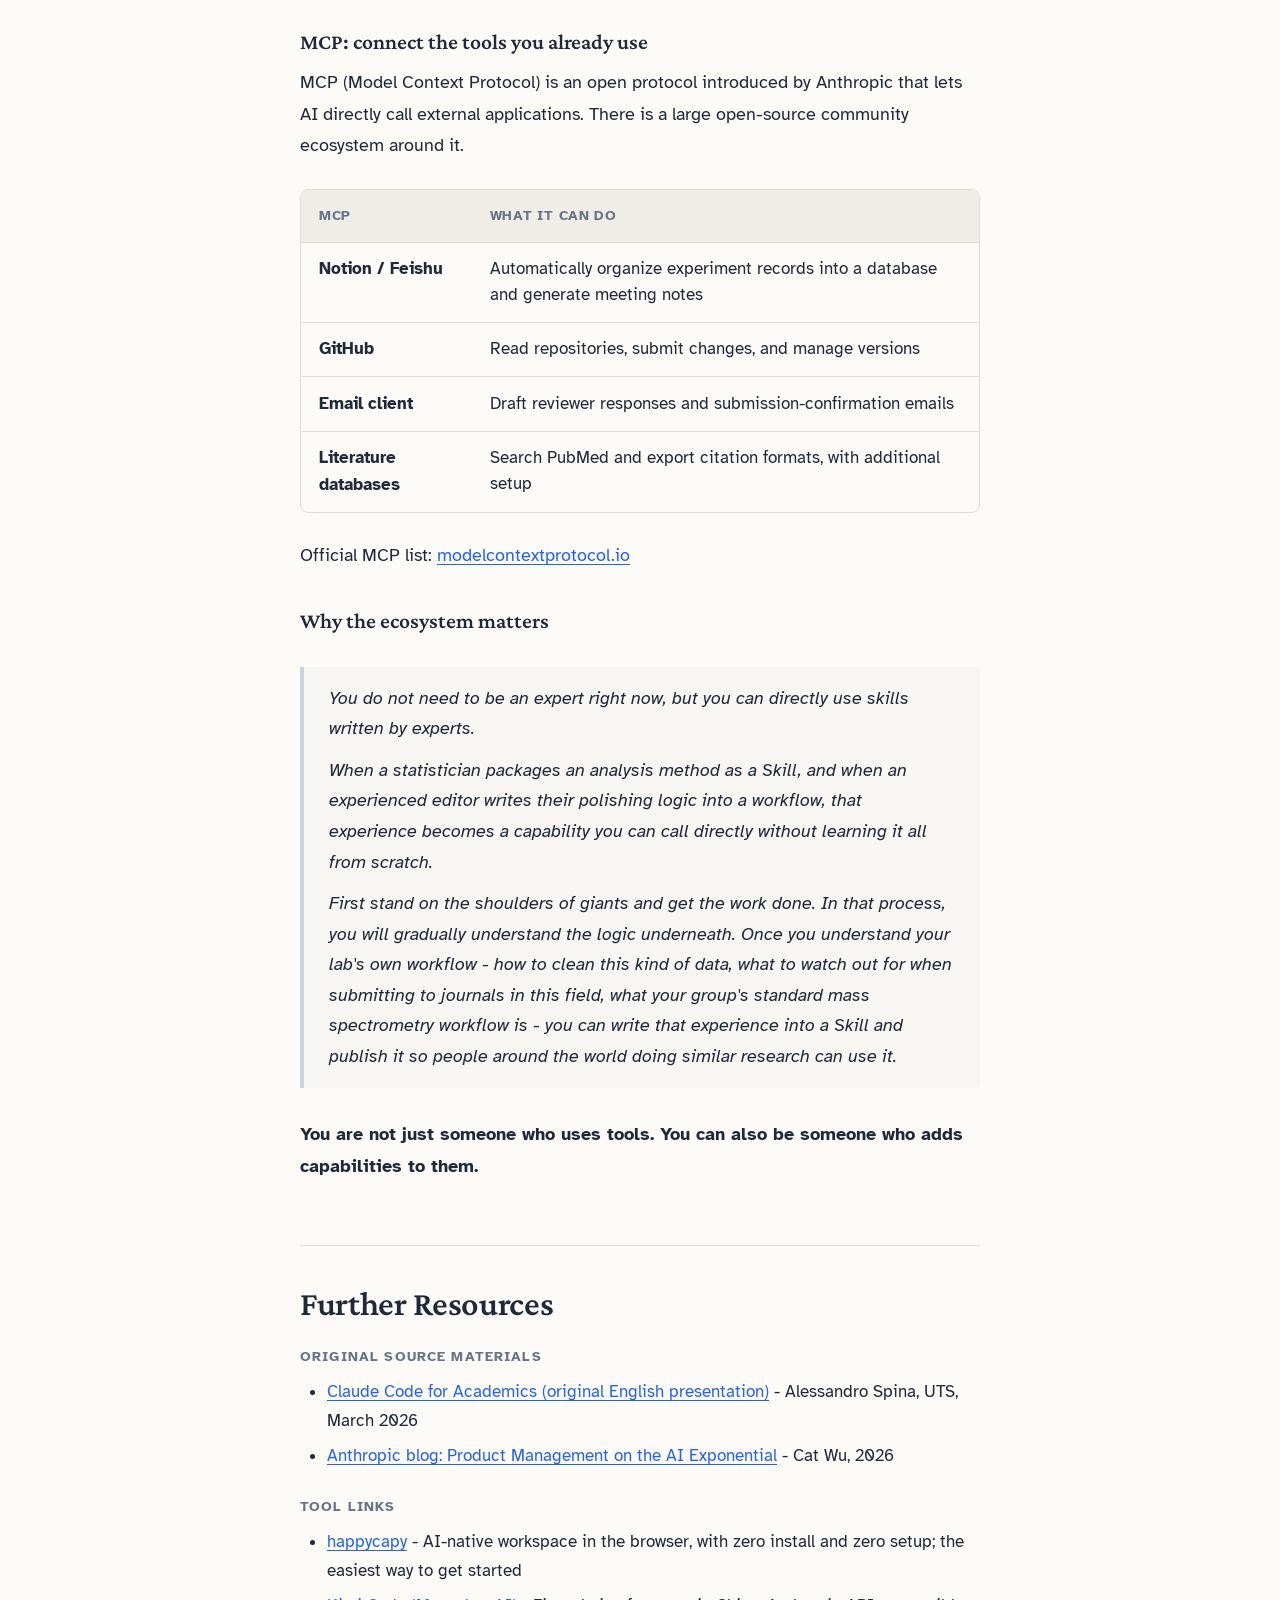
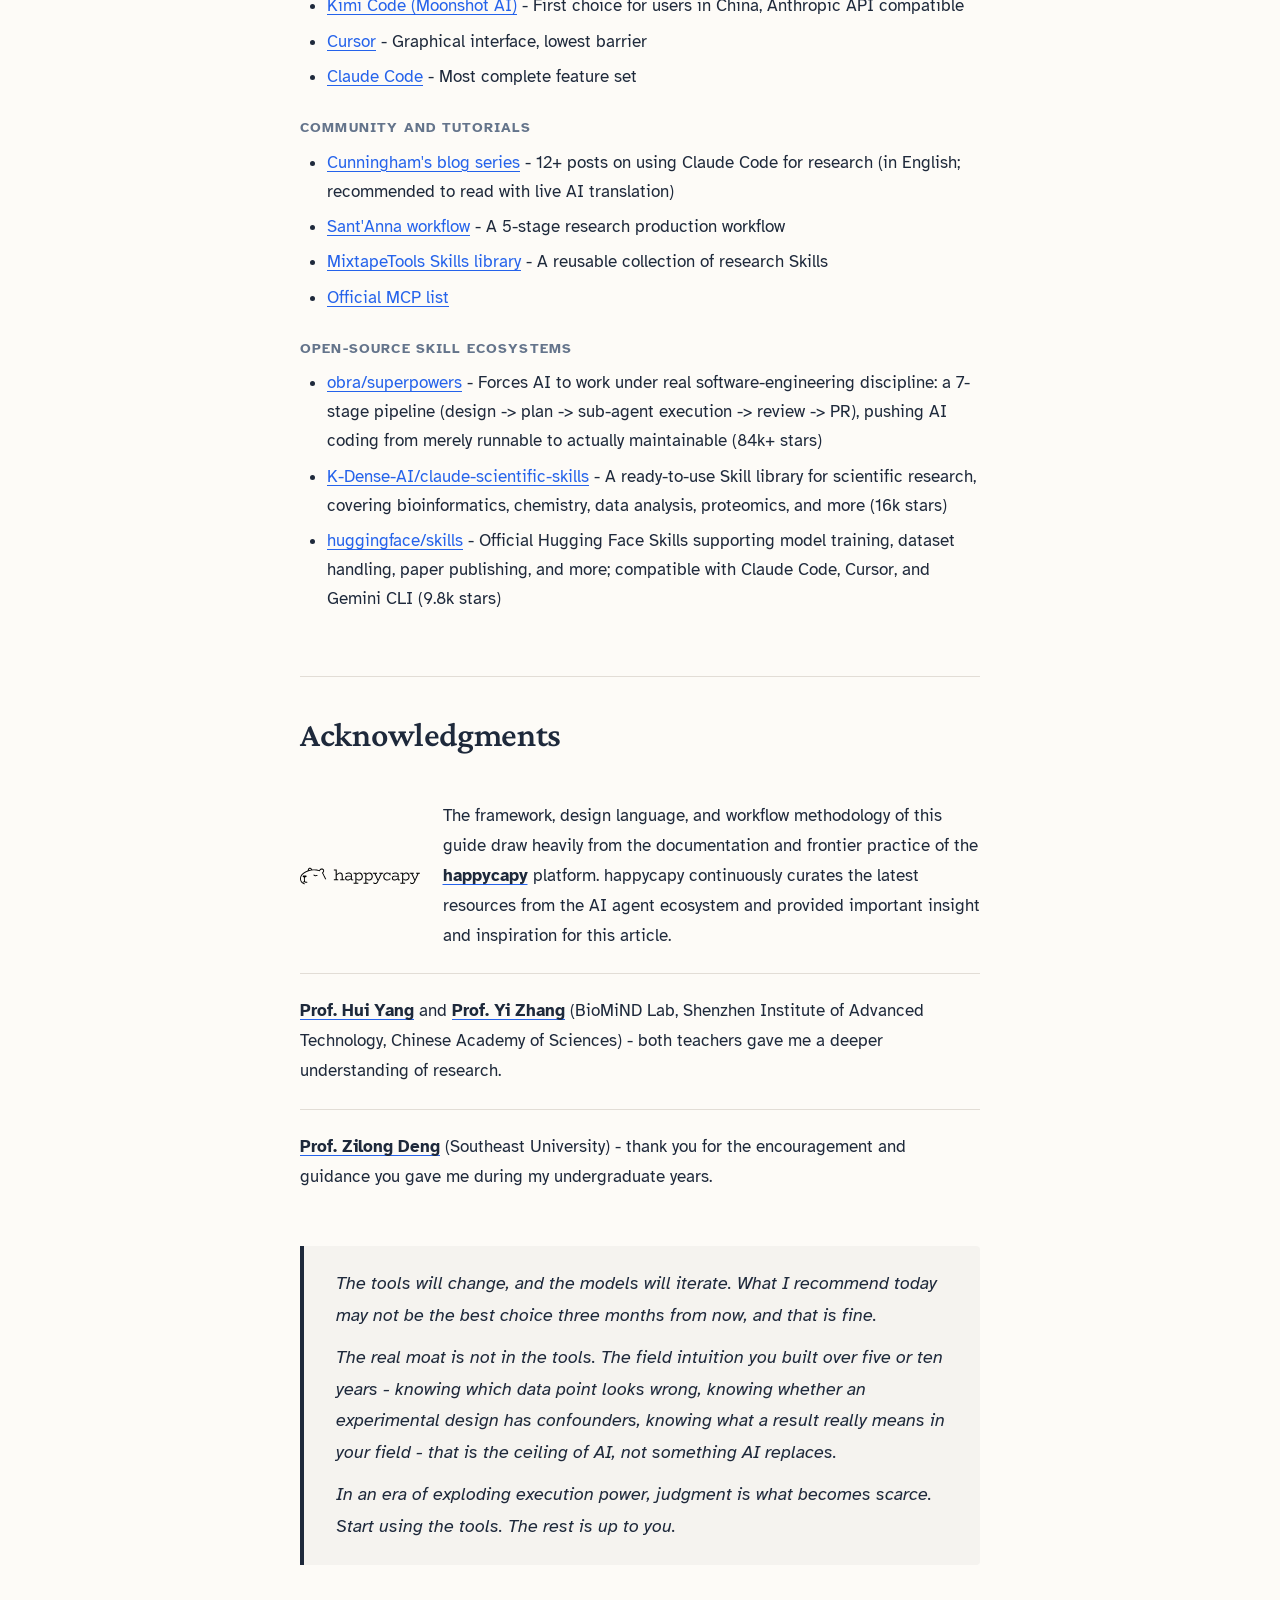
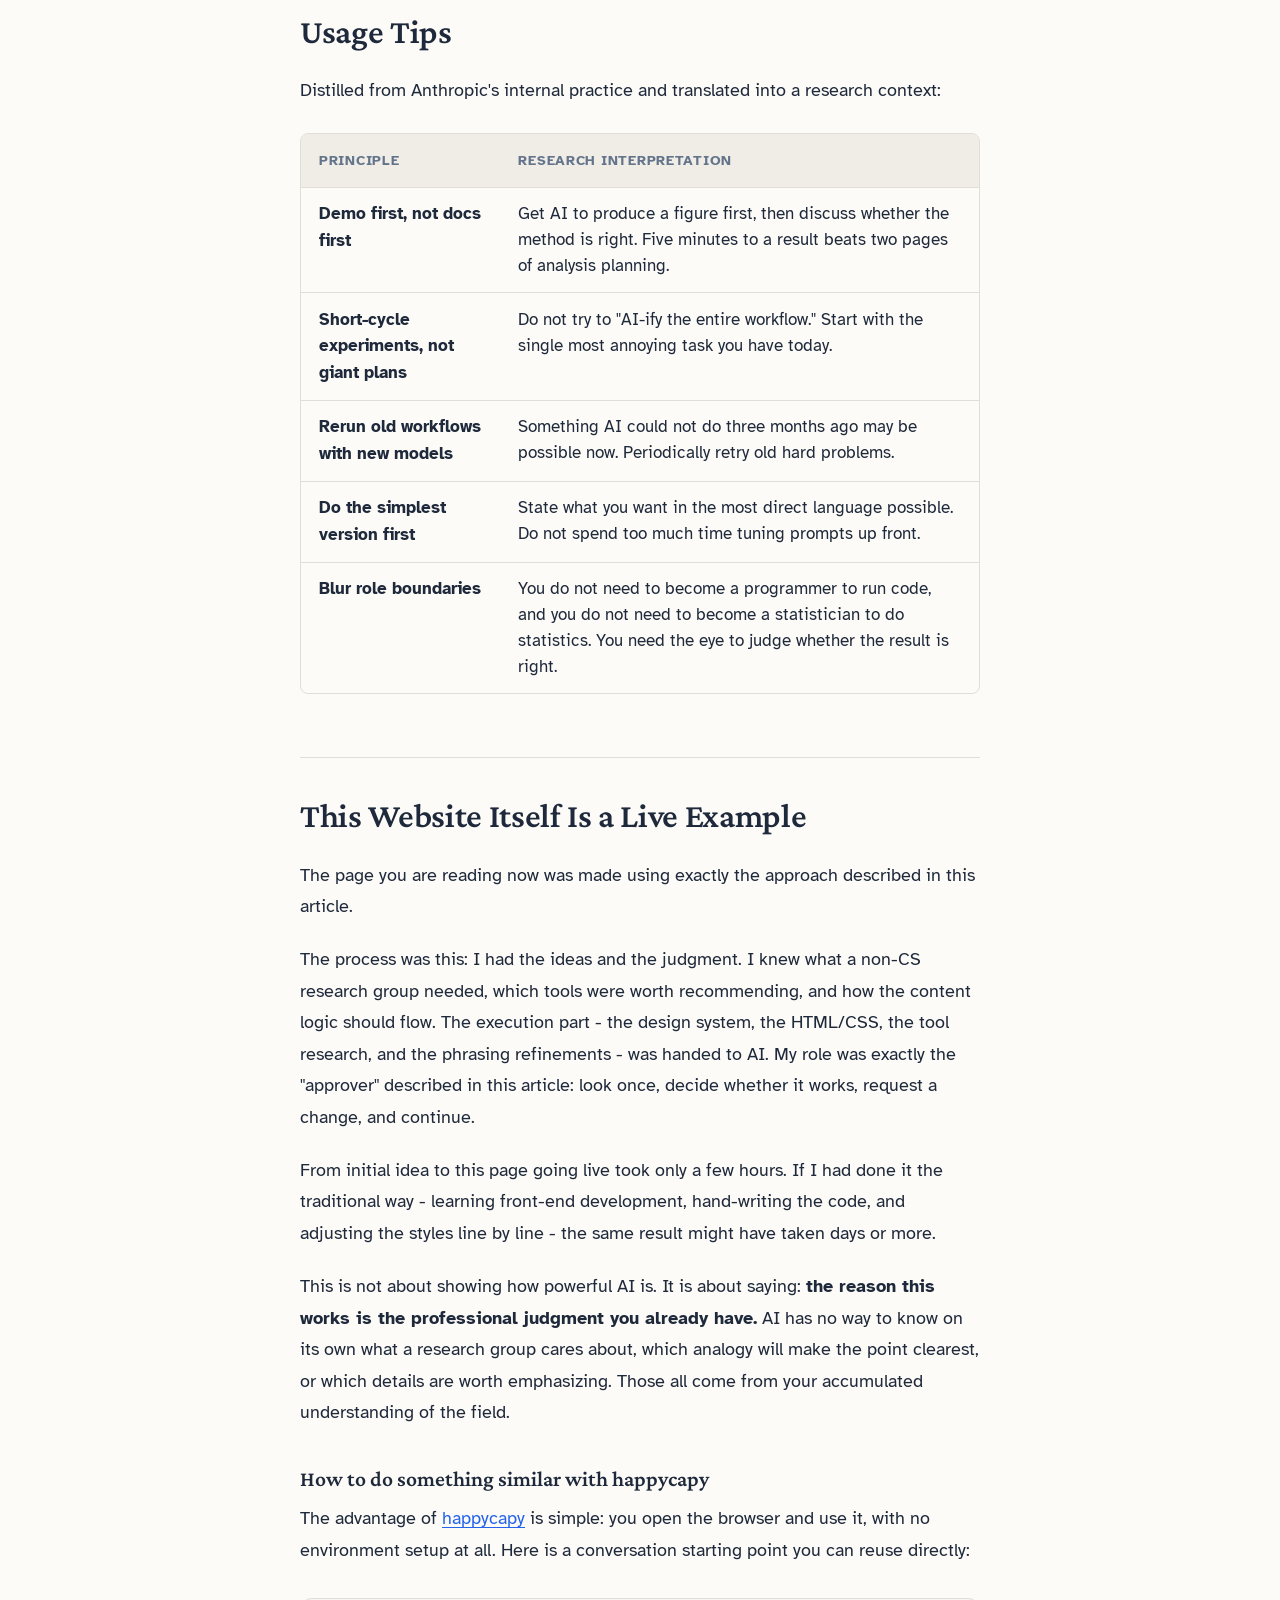
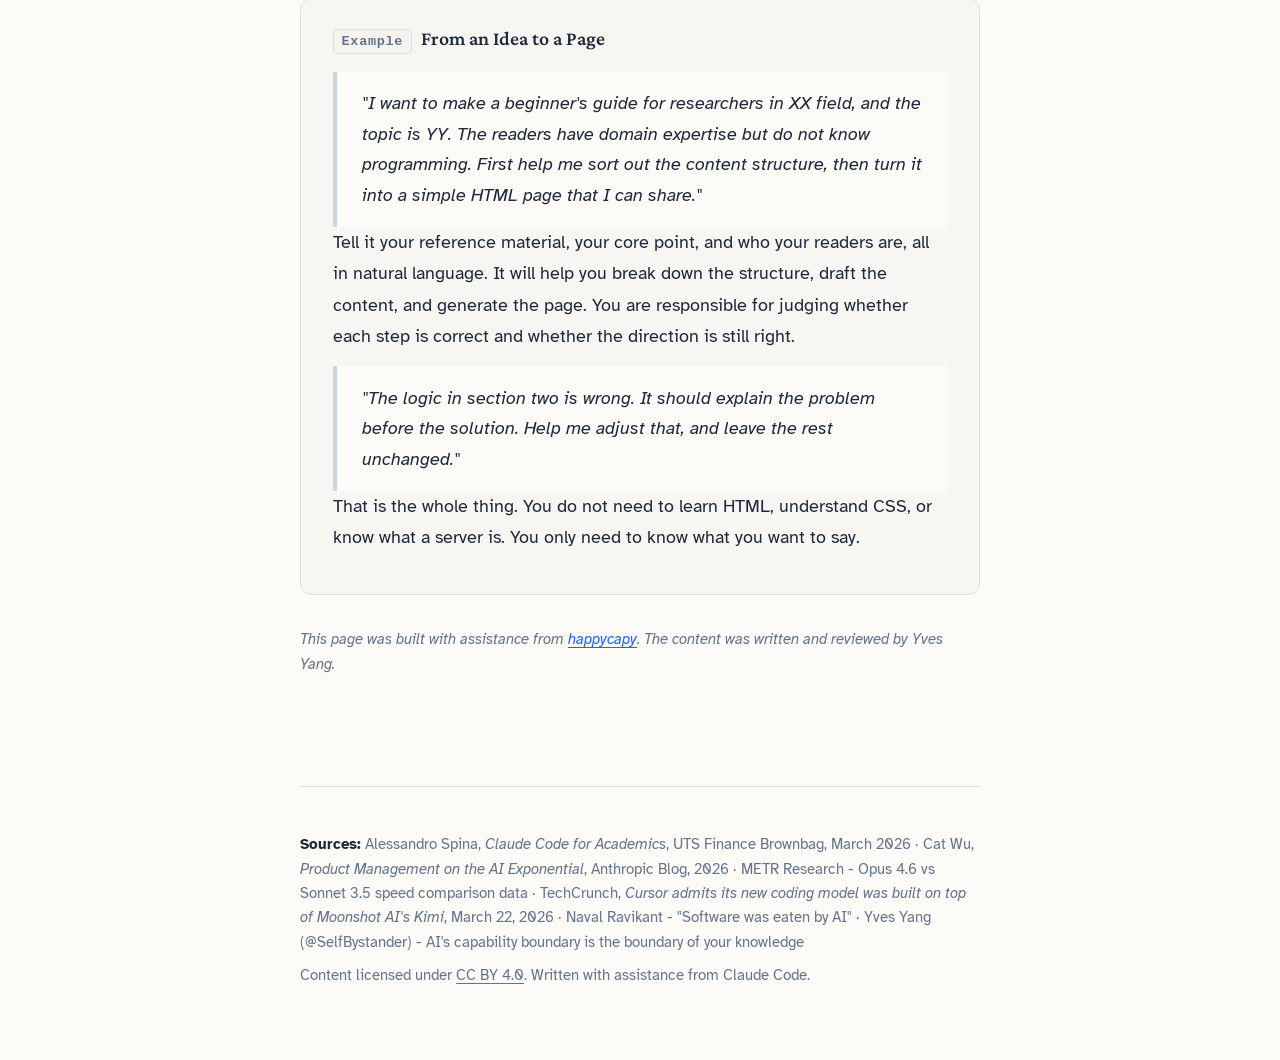
==== commit e90c6f73: "refine happycapy token wording" ====
--- a/en/index.html
+++ b/en/index.html
@@ -150,7 +150,7 @@
             <td><strong>happycapy</strong></td>
             <td>An AI-native computer in the browser, with no environment setup required</td>
             <td>Lowest, open and use it</td>
-            <td>Free tier available, Max has unlimited tokens</td>
+            <td>Free tier available, Max includes a large token allowance</td>
           </tr>
           <tr>
             <td><strong>Kimi Code</strong></td>
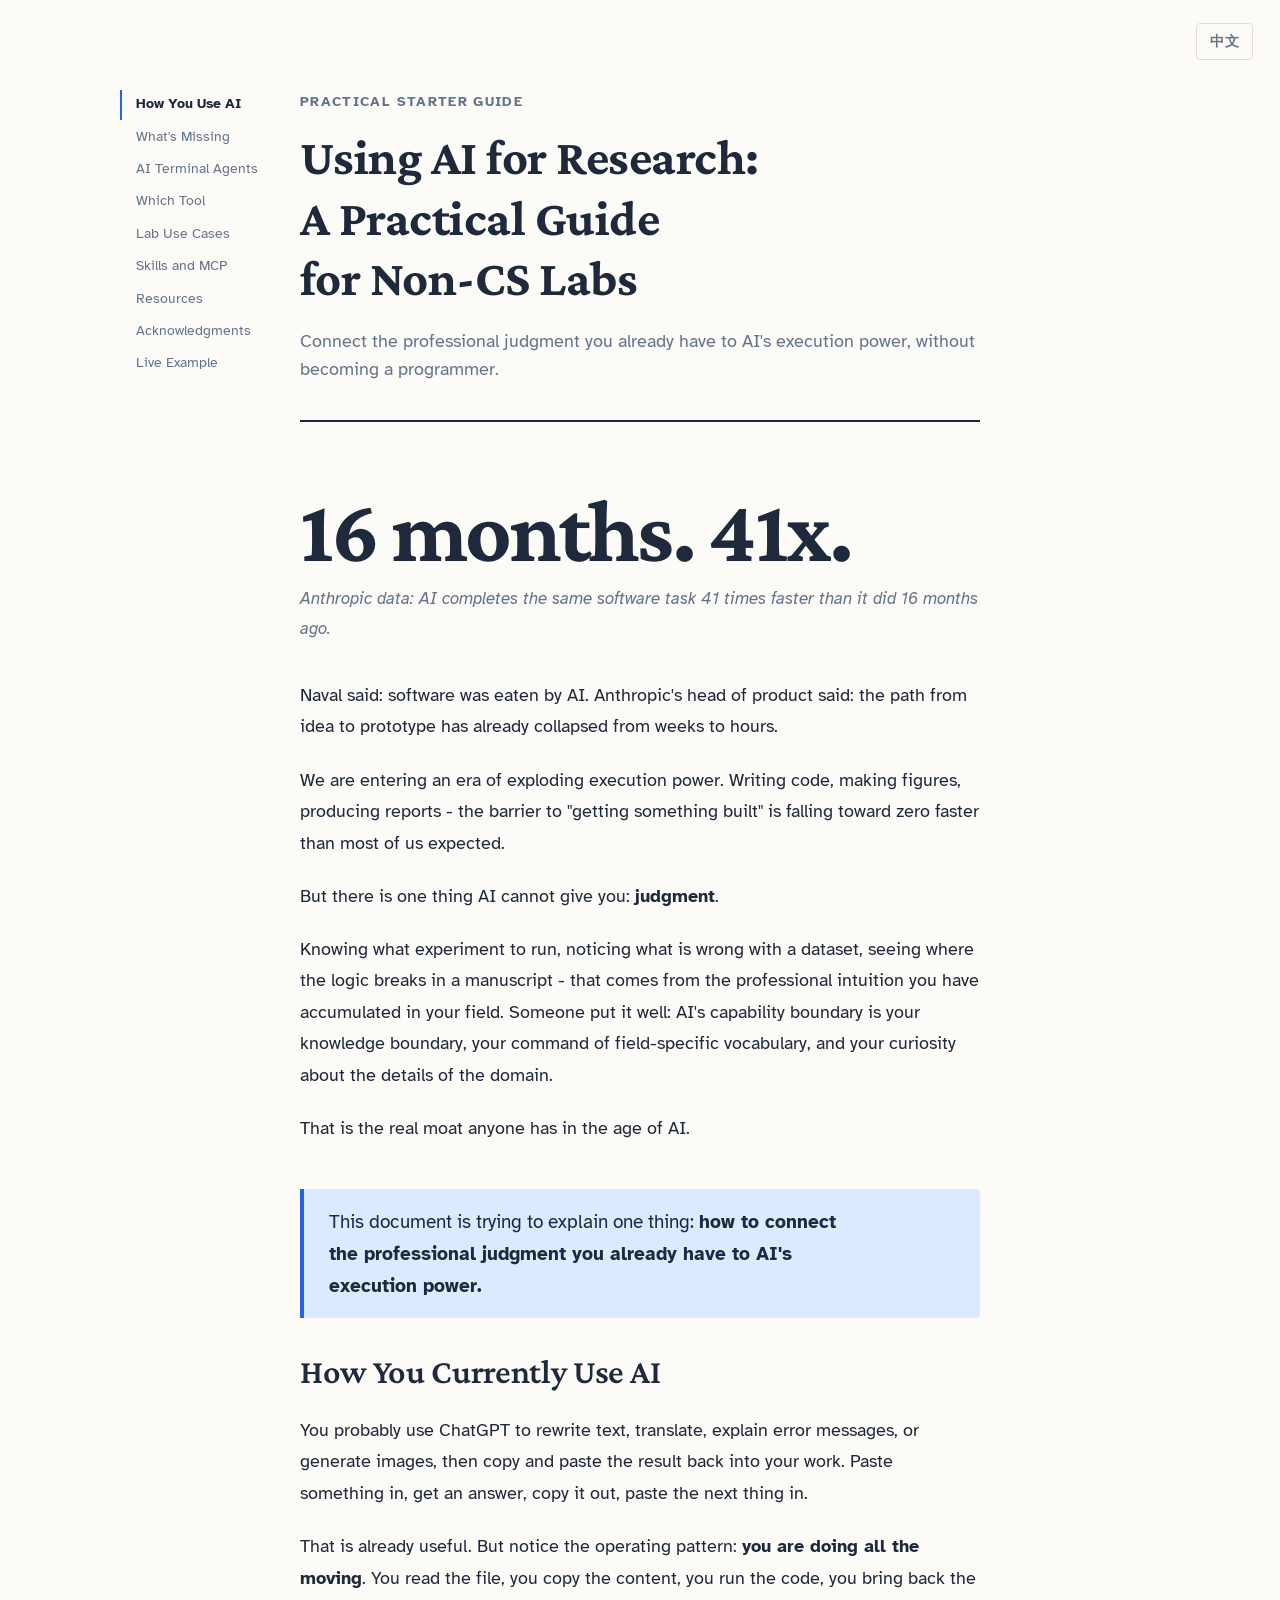
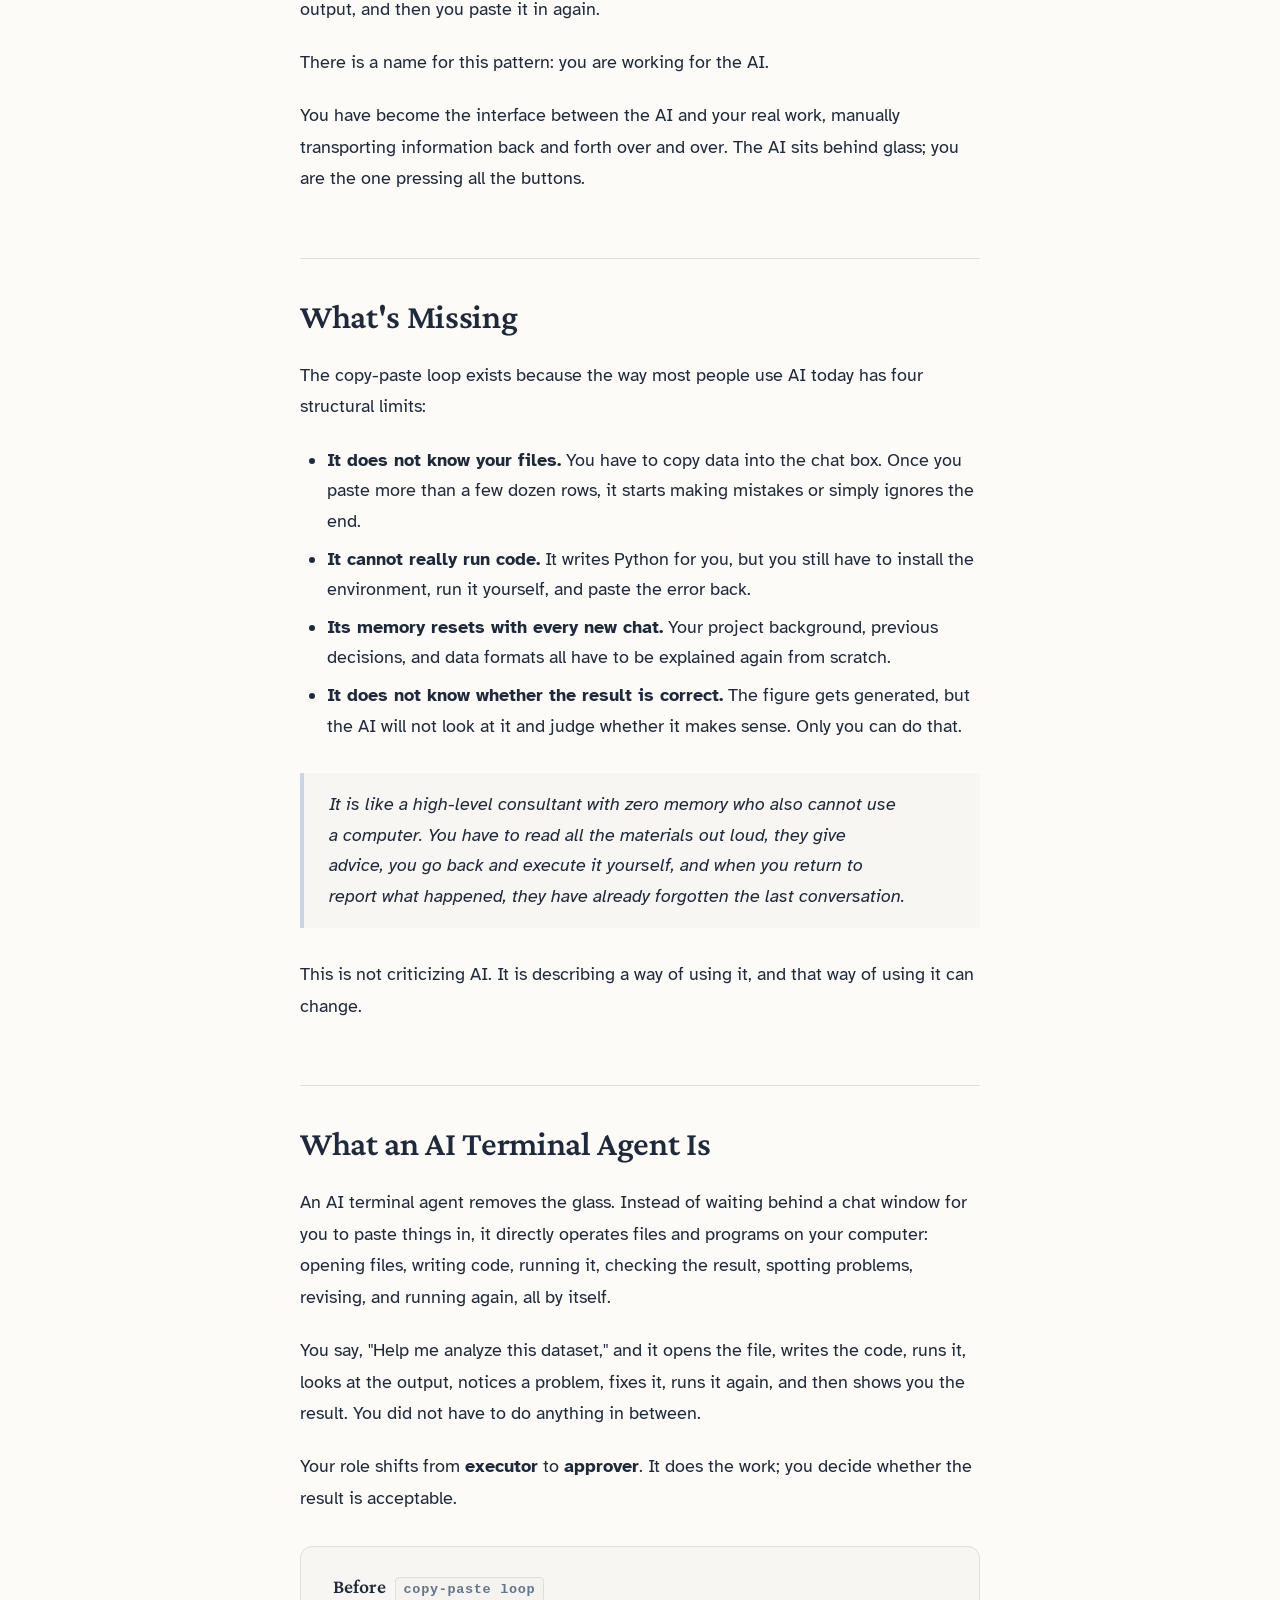
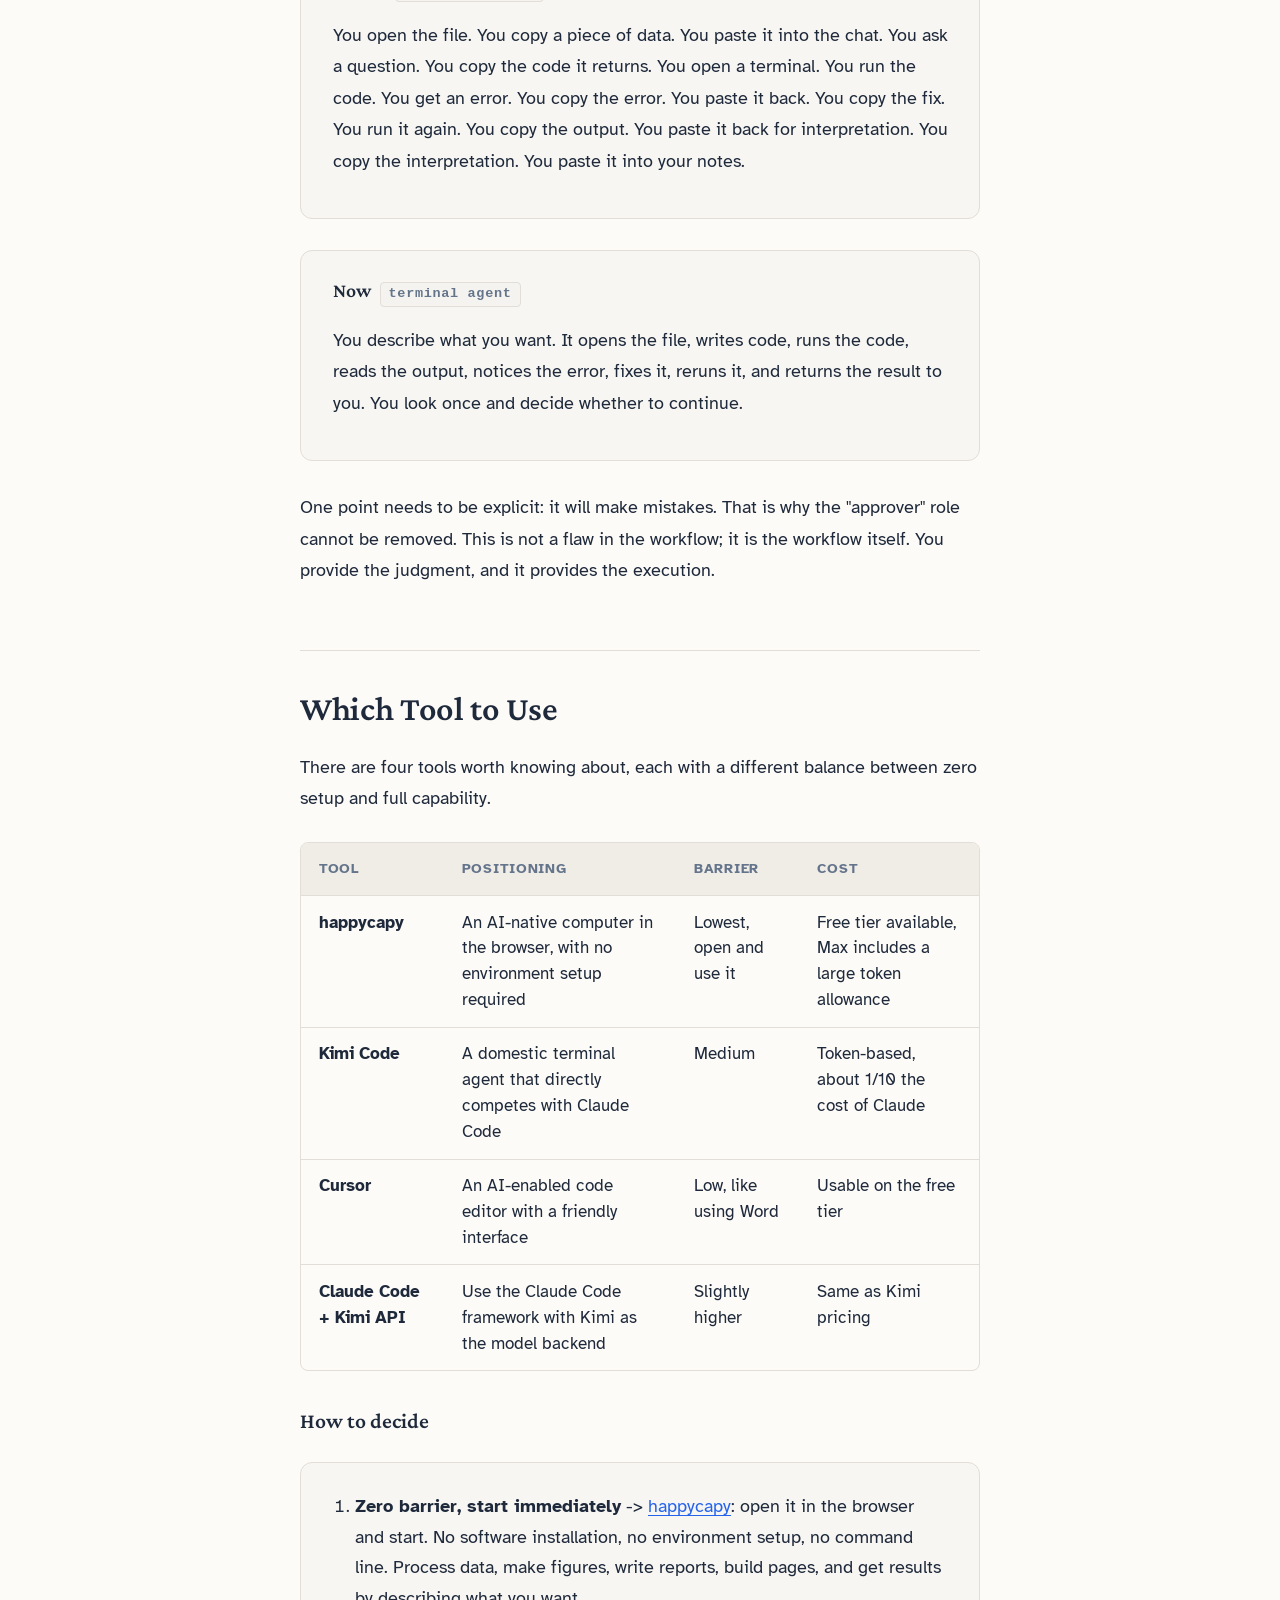
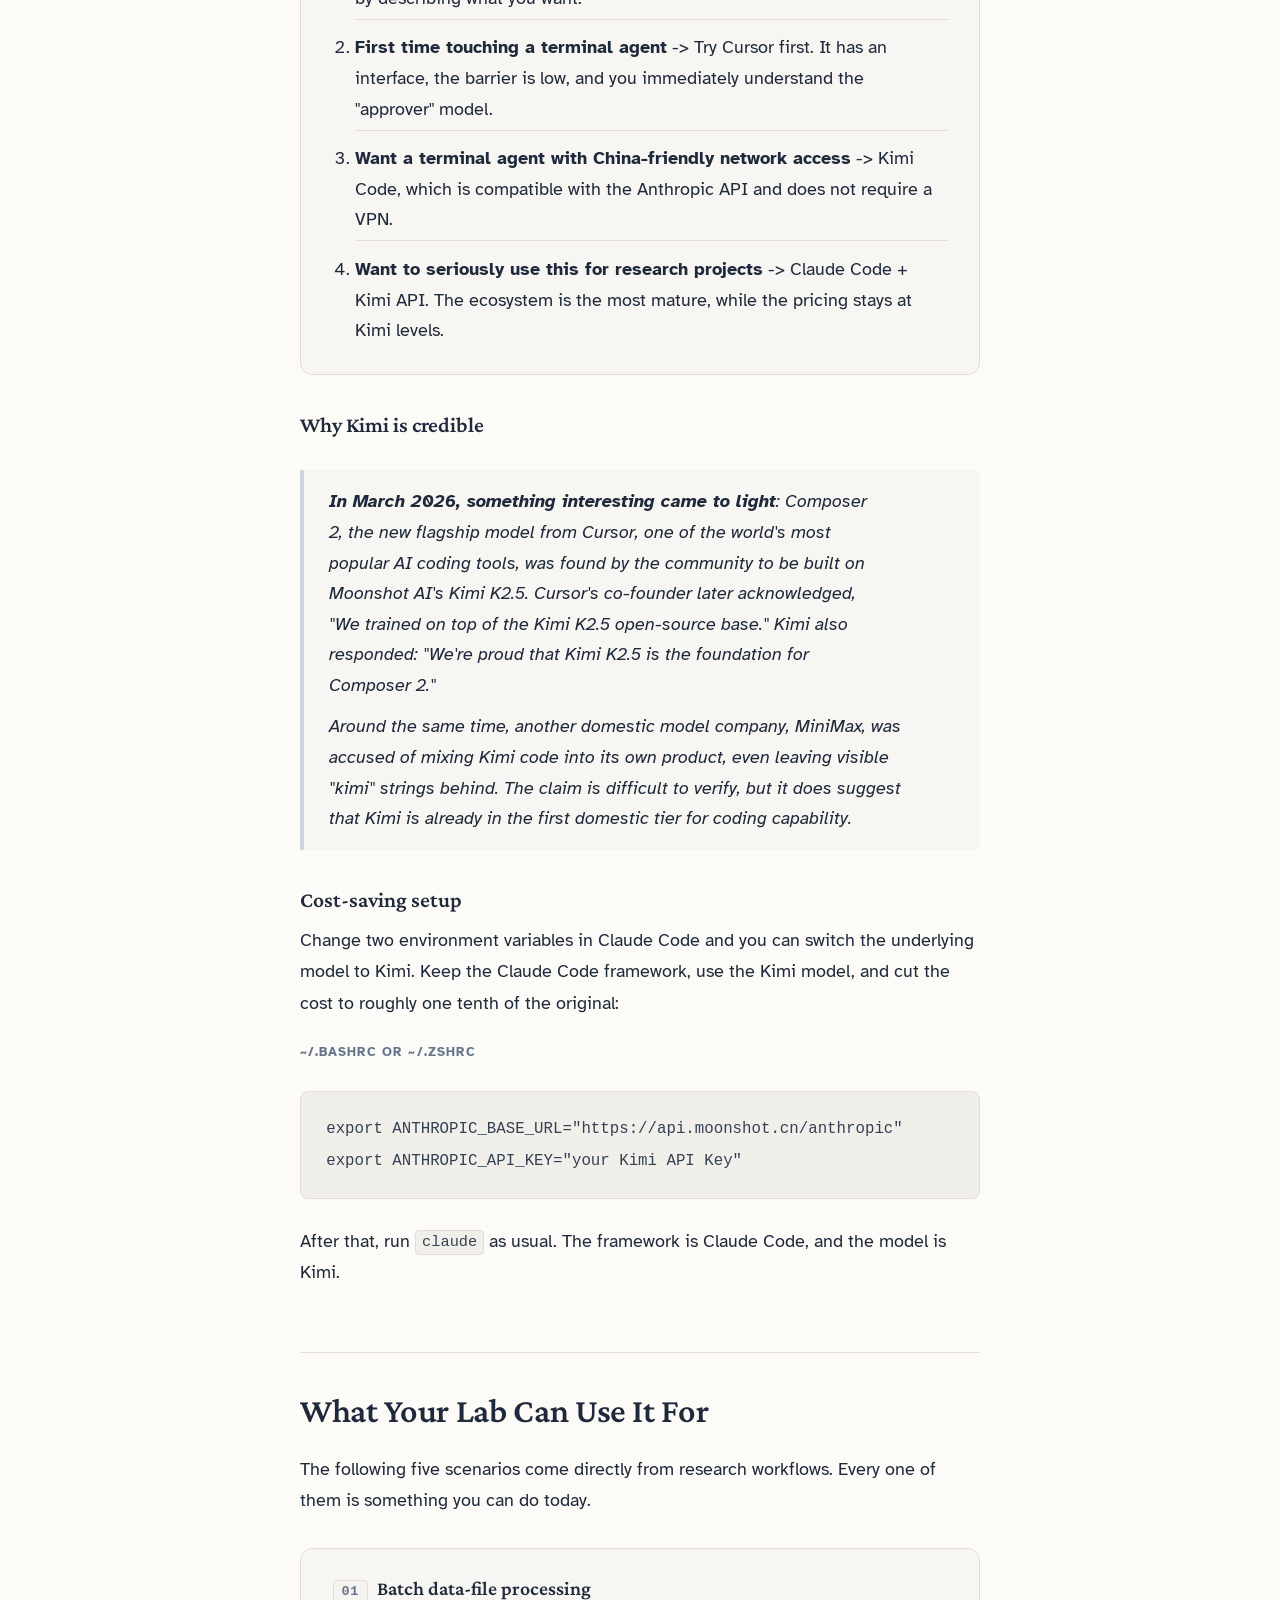
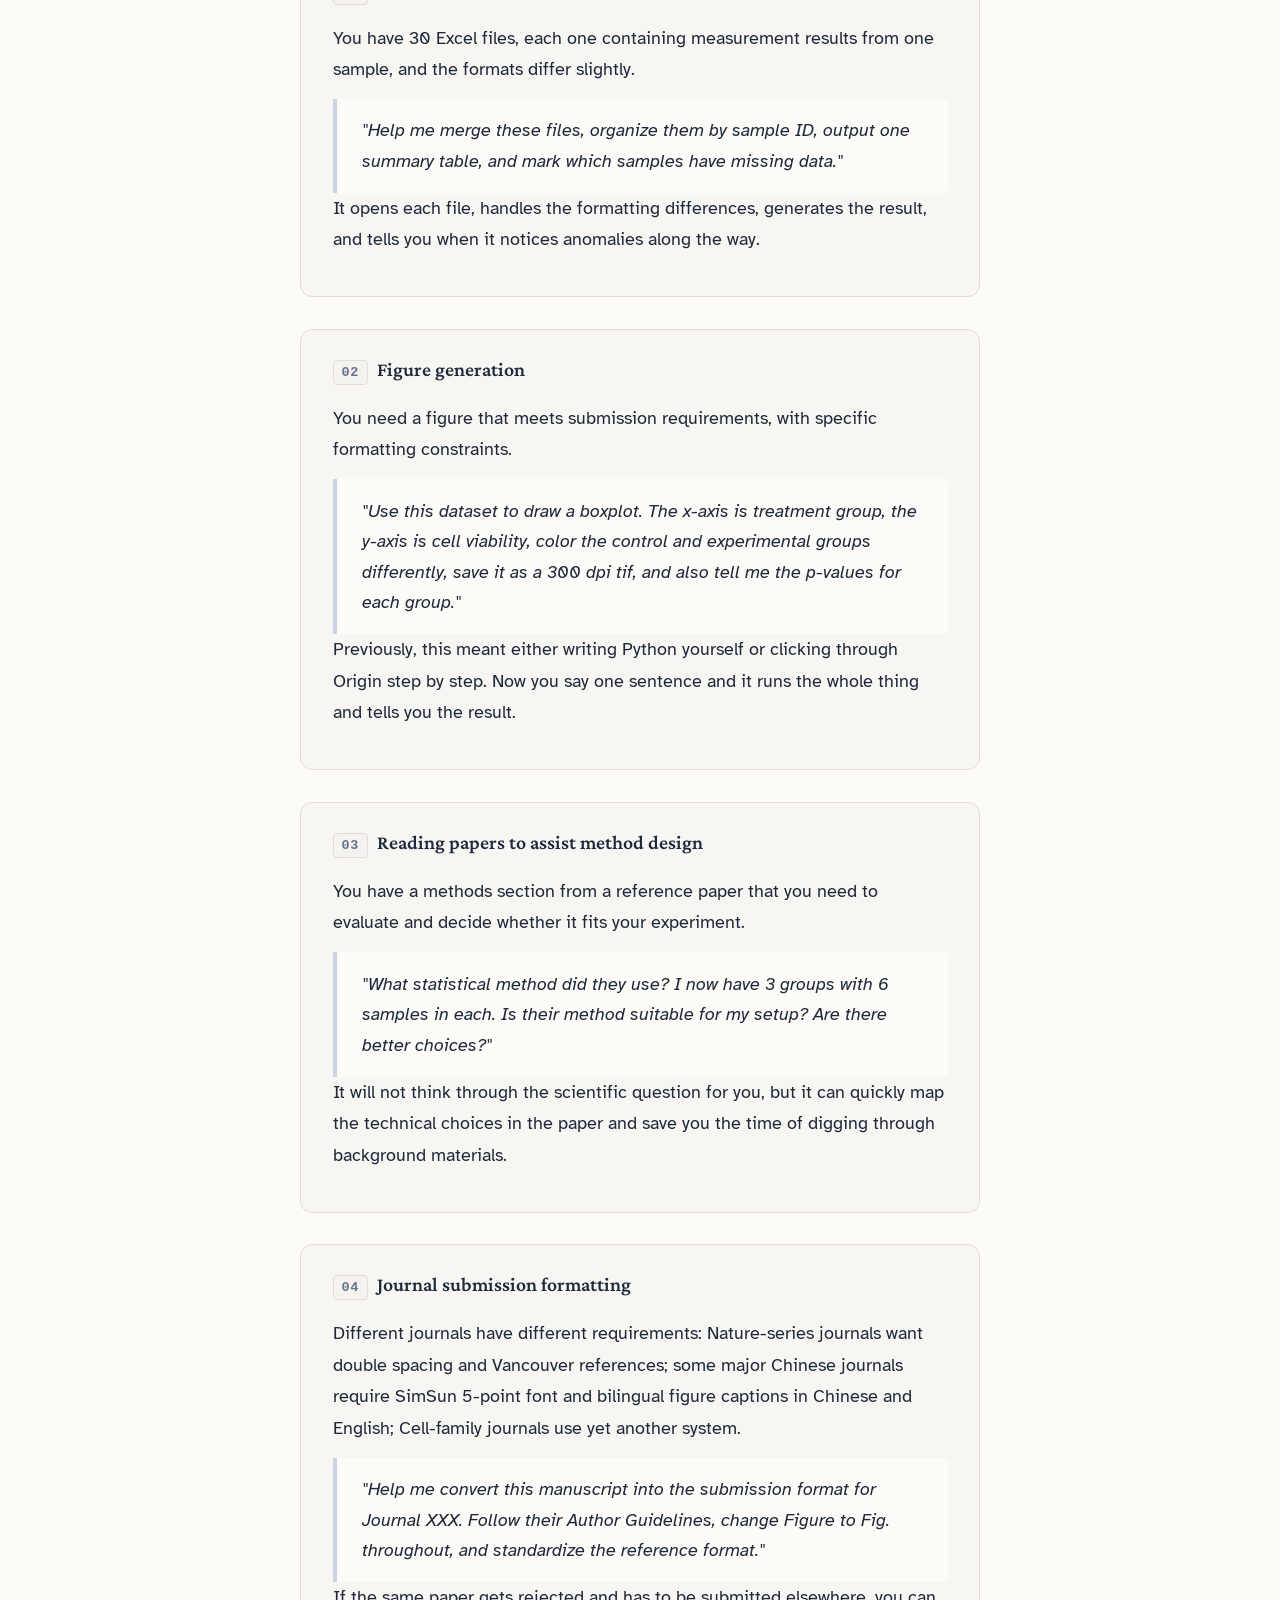
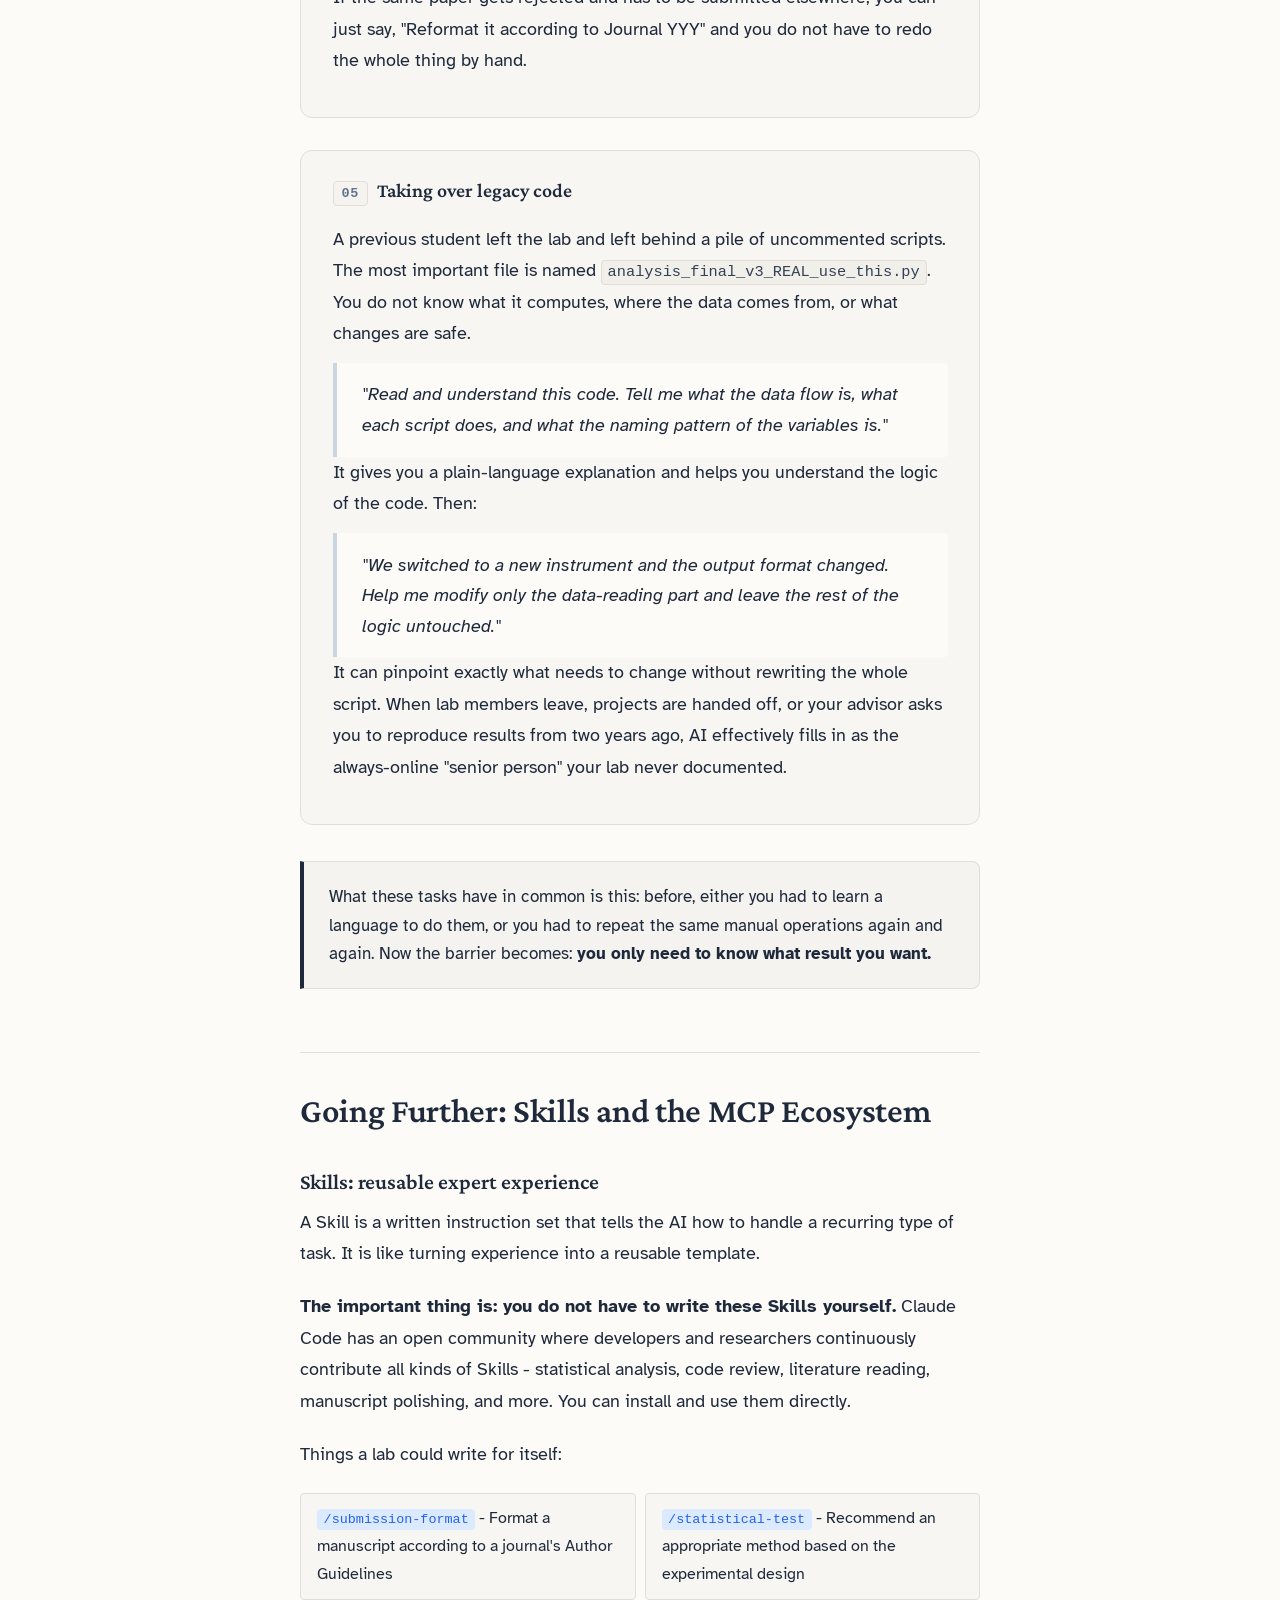
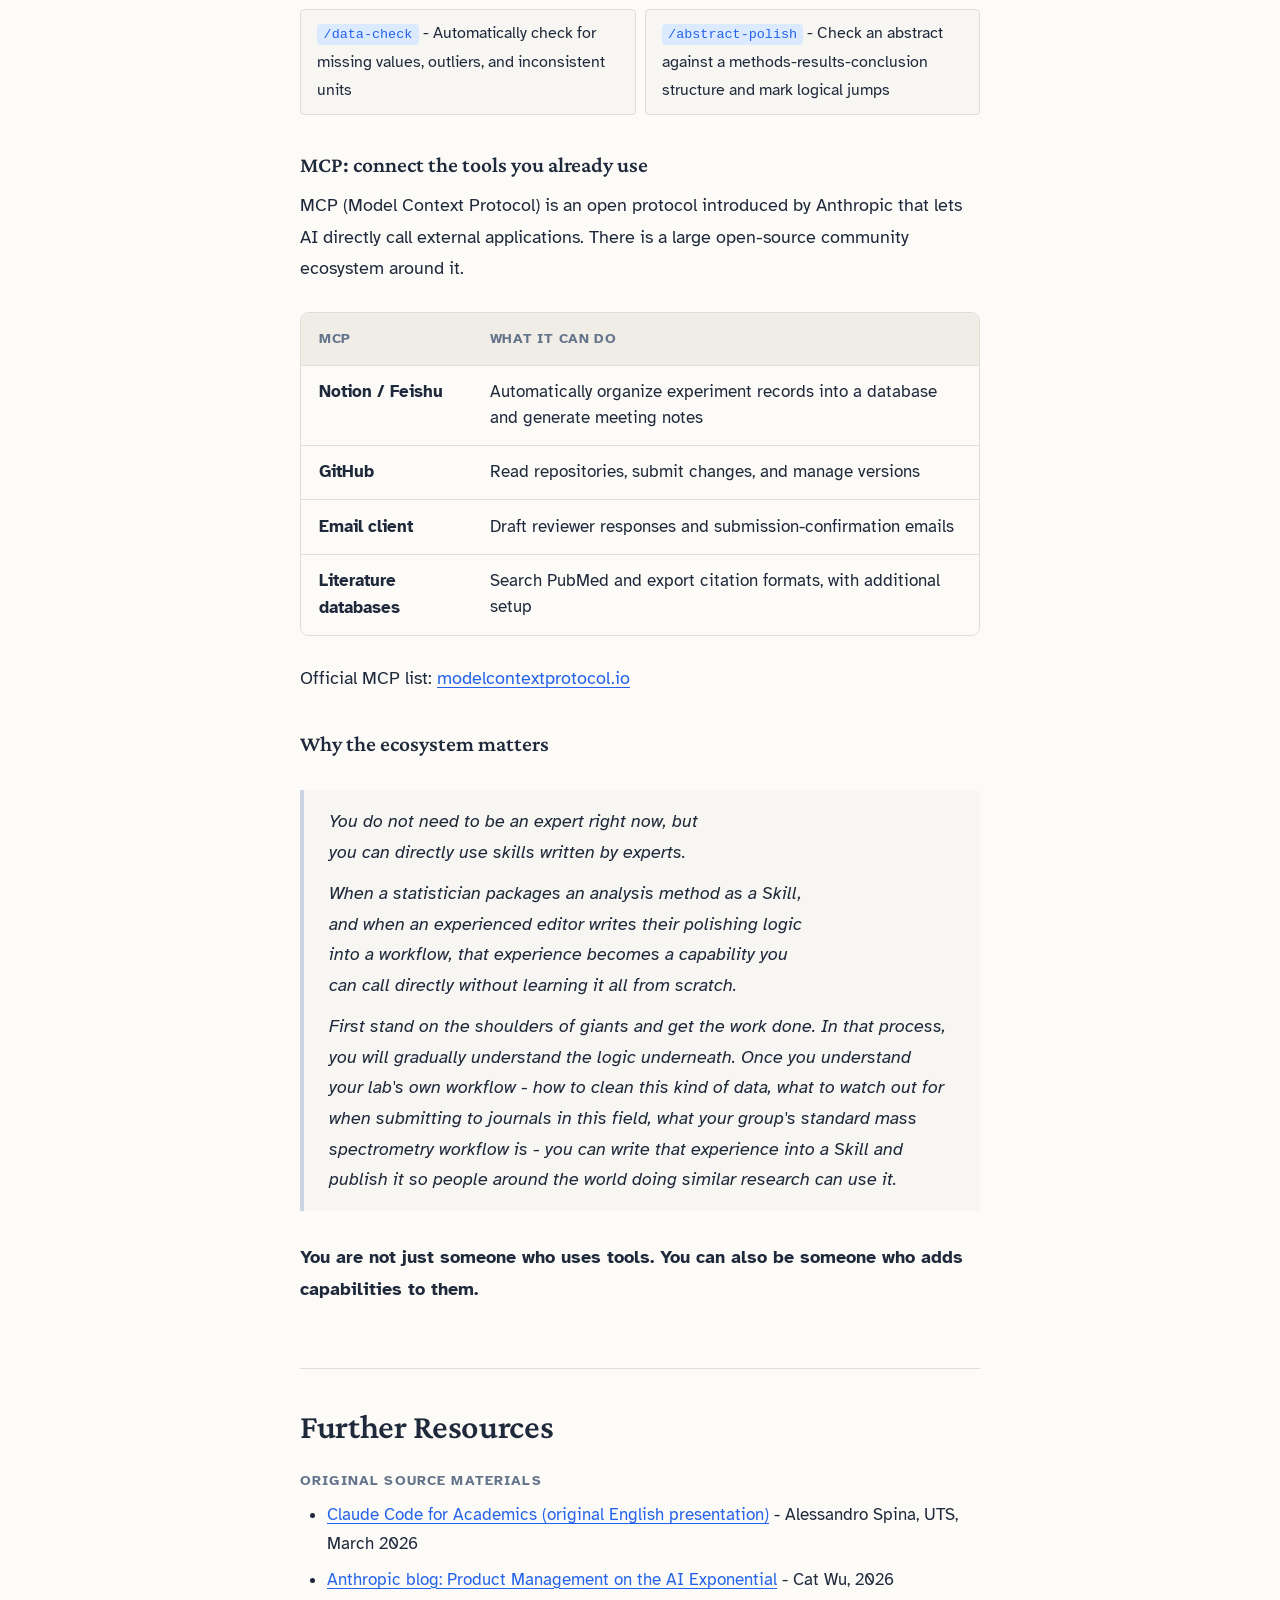
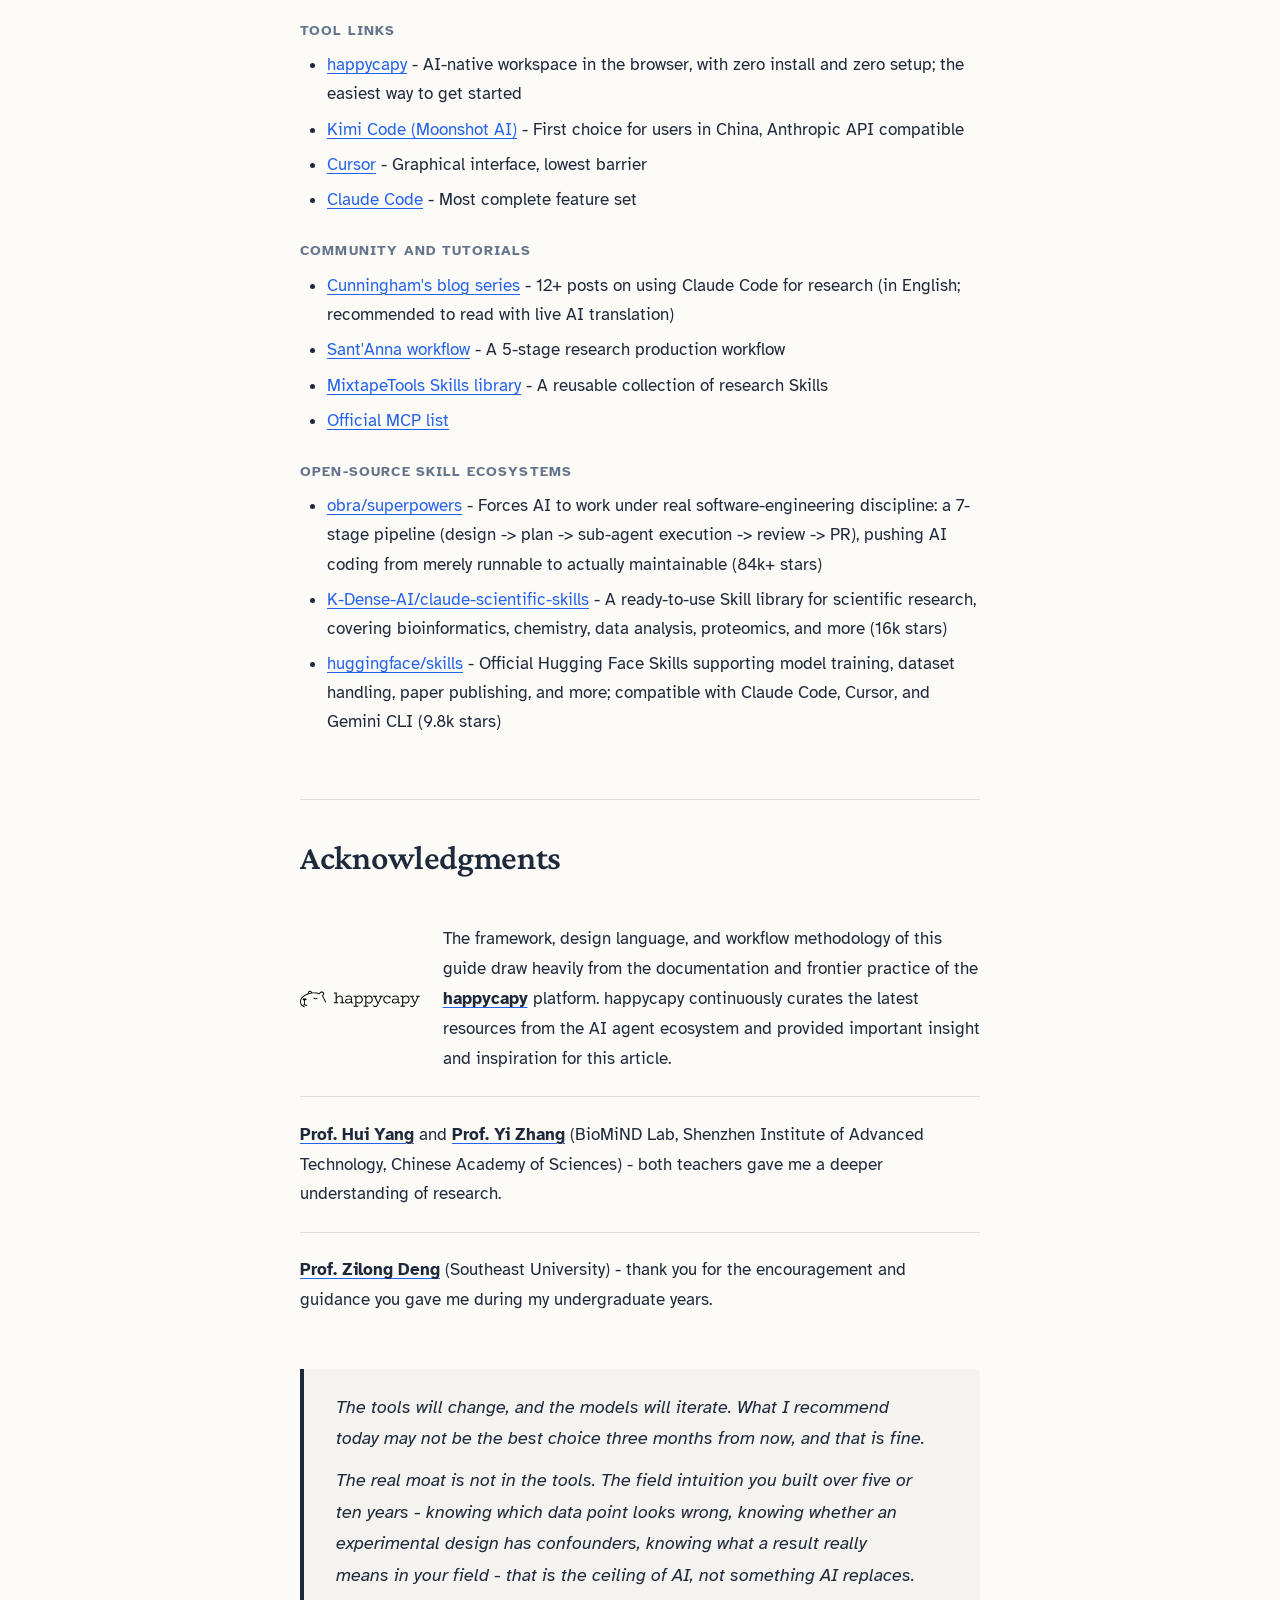
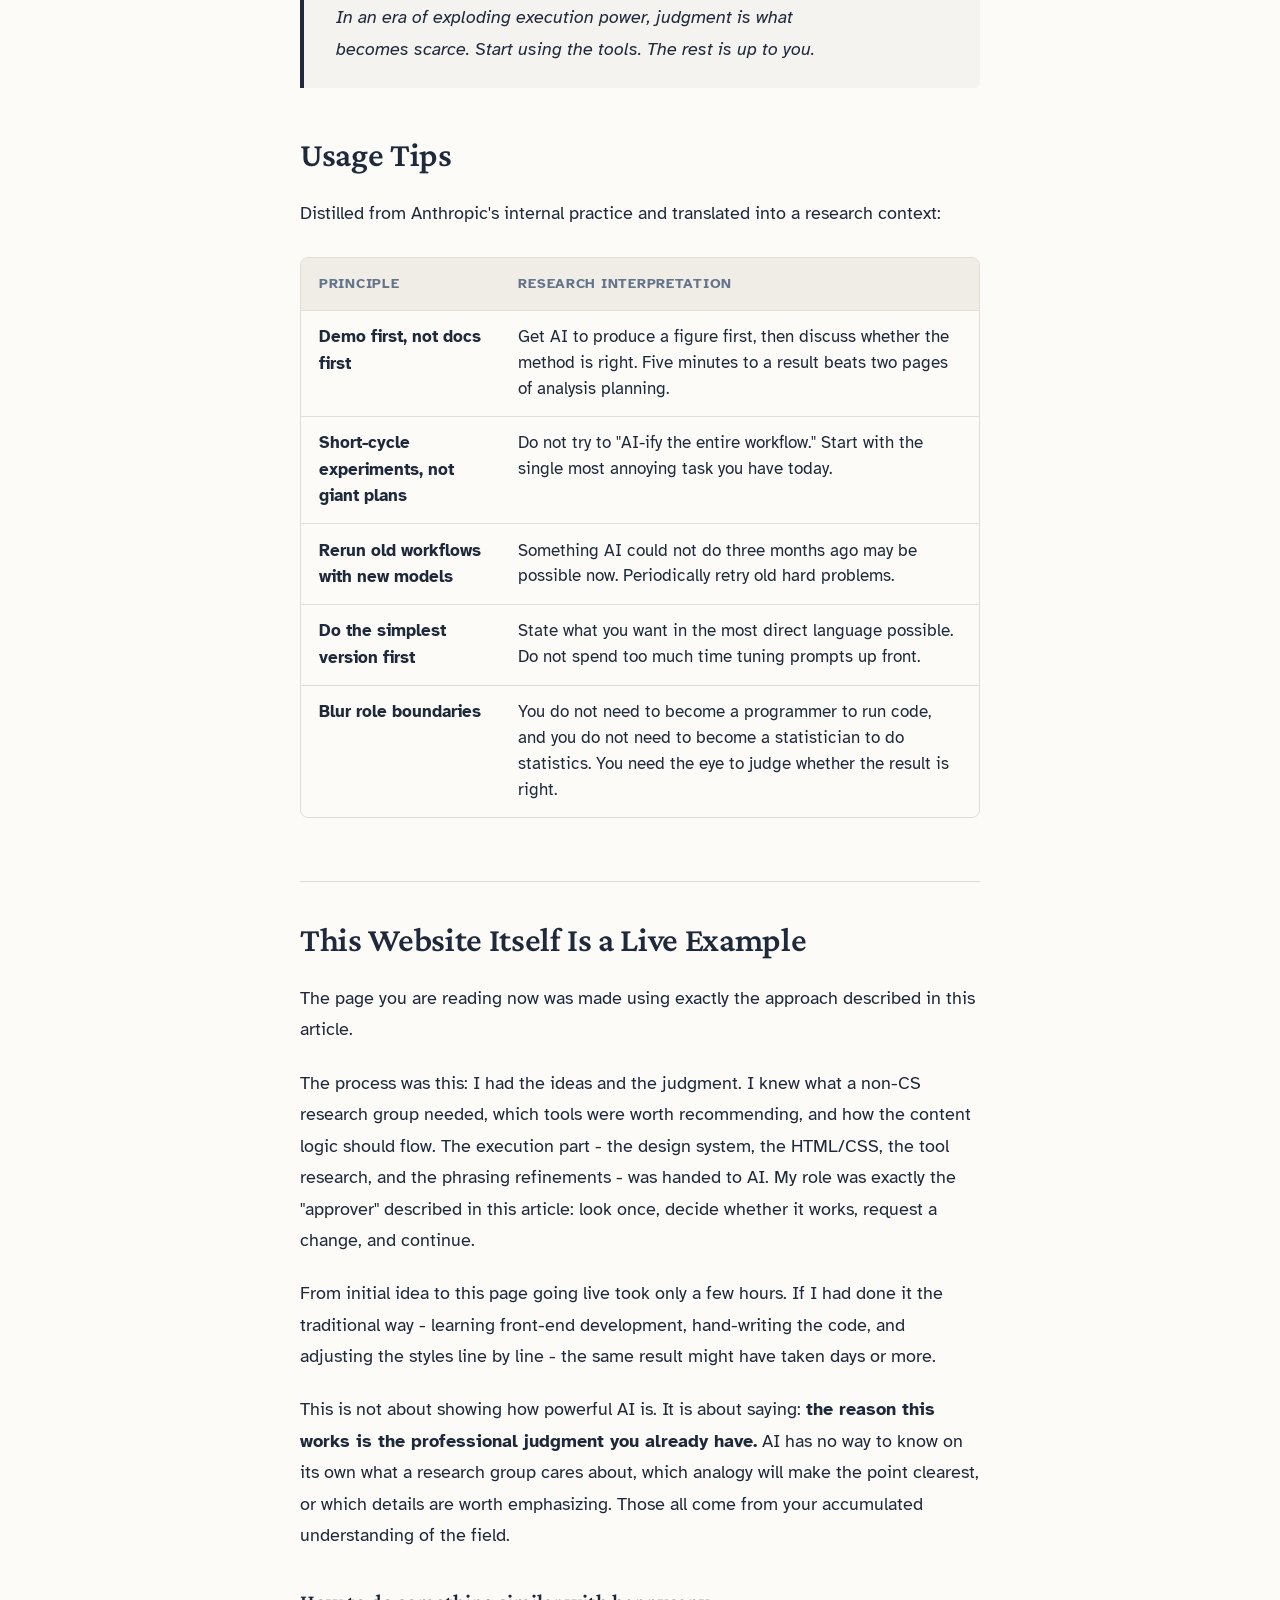
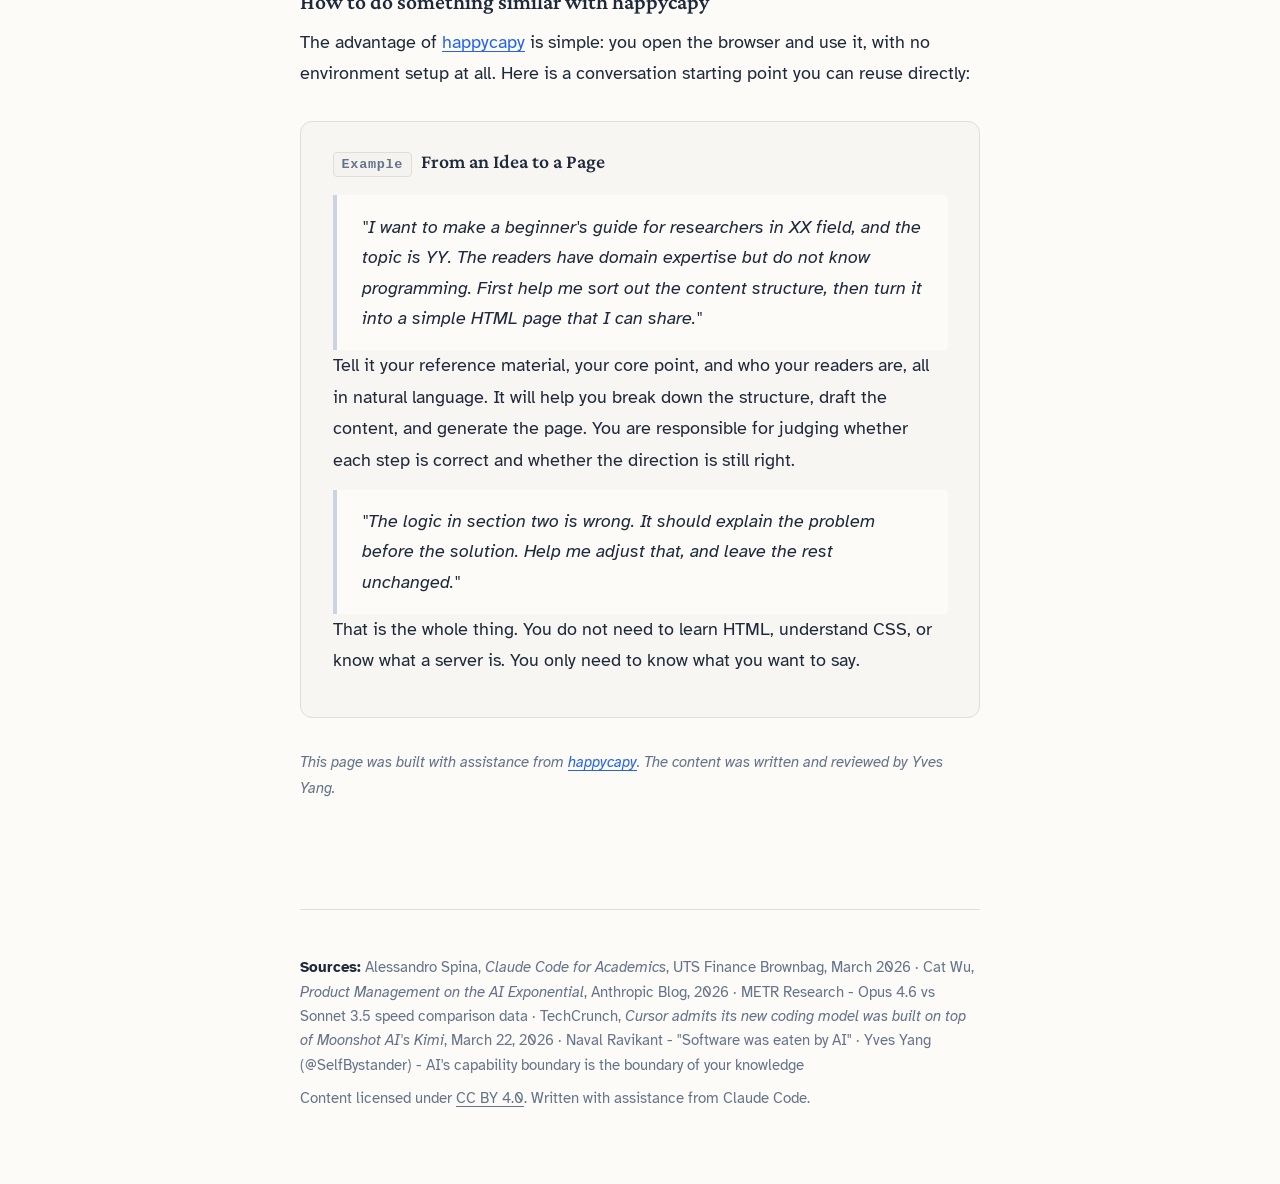
==== commit 166482ab: "Add pretext text balancing for improved typography Use @chenglou/pretext to balance headings and edi" ====
--- a/en/index.html
+++ b/en/index.html
@@ -7,6 +7,7 @@
   <meta name="description" content="A practical starter guide for science and engineering researchers who want to use AI terminal agents to accelerate their work - no CS background required.">
   <meta property="og:title" content="Using AI for Research: A Practical Guide for Non-CS Labs">
   <link rel="stylesheet" href="../assets/style.css">
+  <script type="module" src="../assets/balance.js"></script>
 </head>
 <body>
 
--- a/assets/style.css
+++ b/assets/style.css
@@ -244,6 +244,7 @@
   letter-spacing: -0.01em;
   color: var(--text);
   margin-bottom: 1rem;
+  text-wrap: balance;
 }
 
 .site-header .subtitle {
@@ -265,6 +266,7 @@
   margin-bottom: 1.25rem;
   padding-top: 2rem;
   border-top: 1px solid var(--border);
+  text-wrap: balance;
 }
 
 h2:first-of-type {
